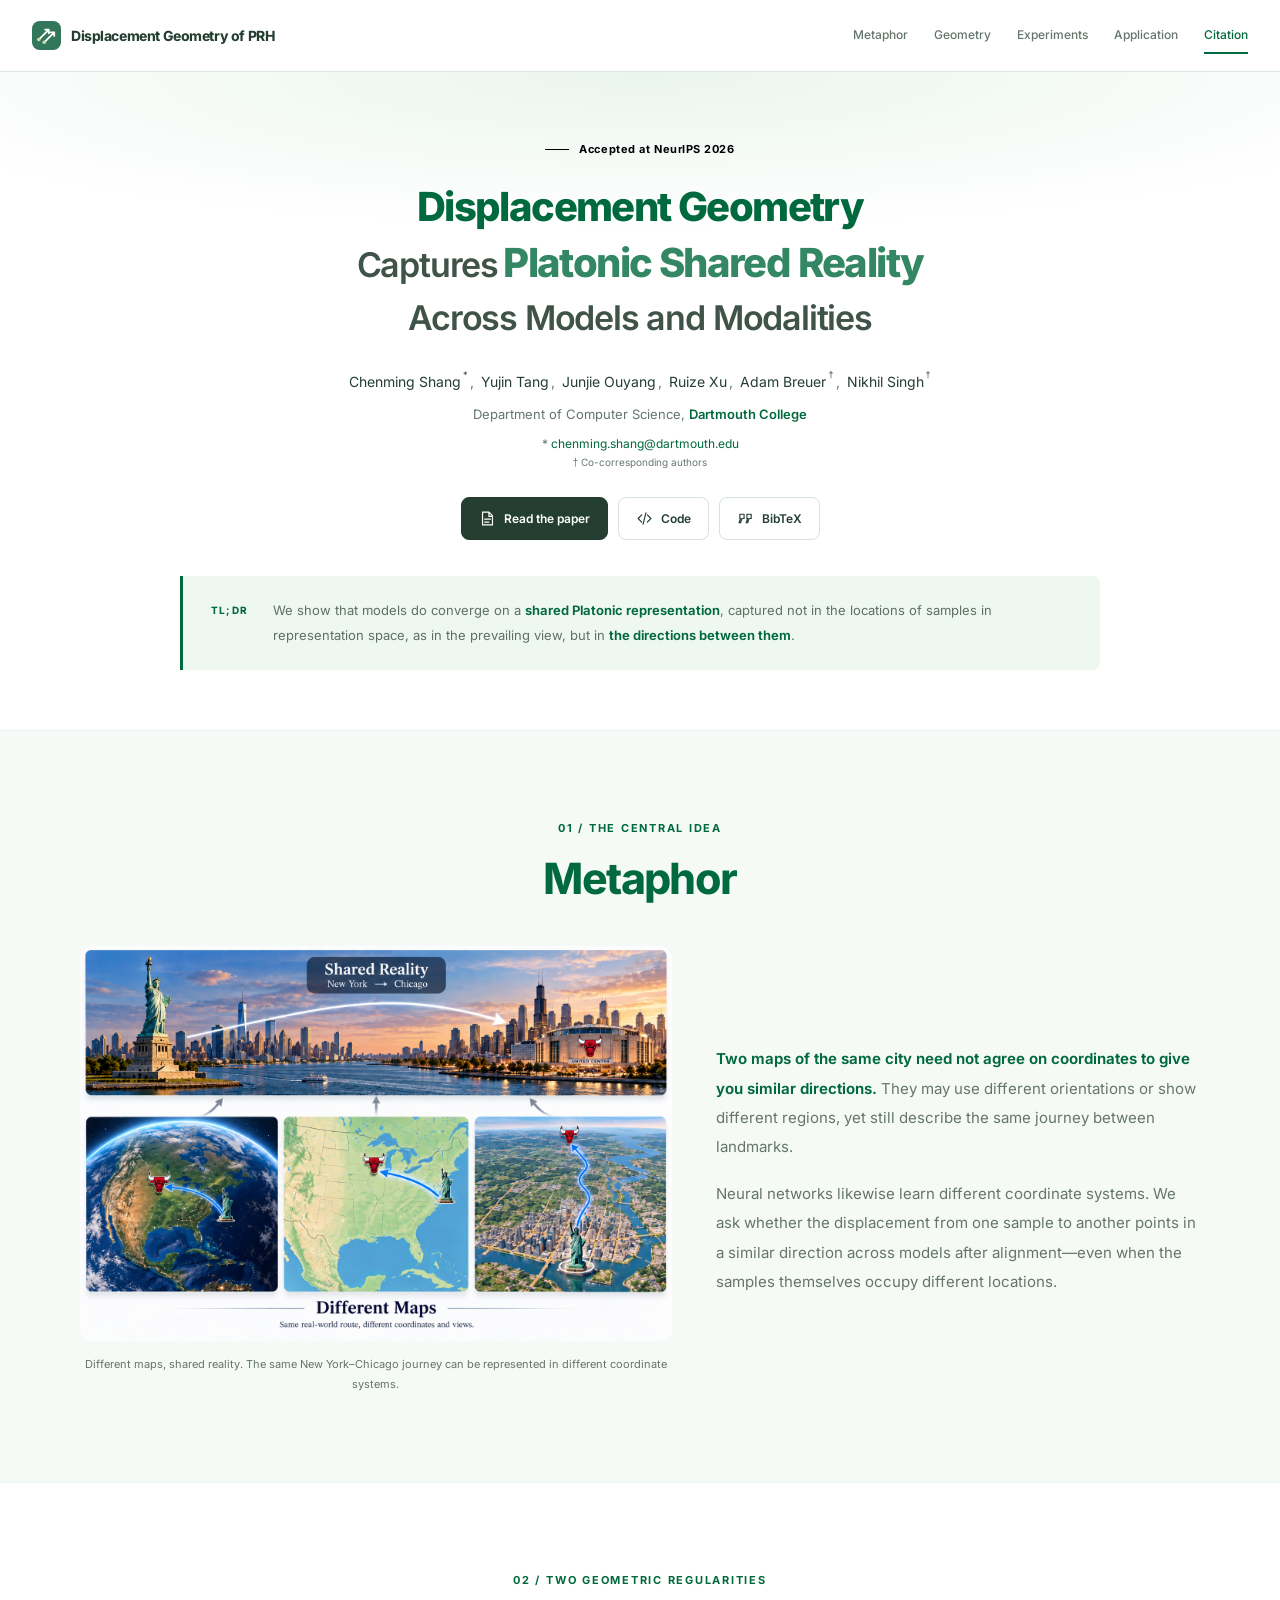
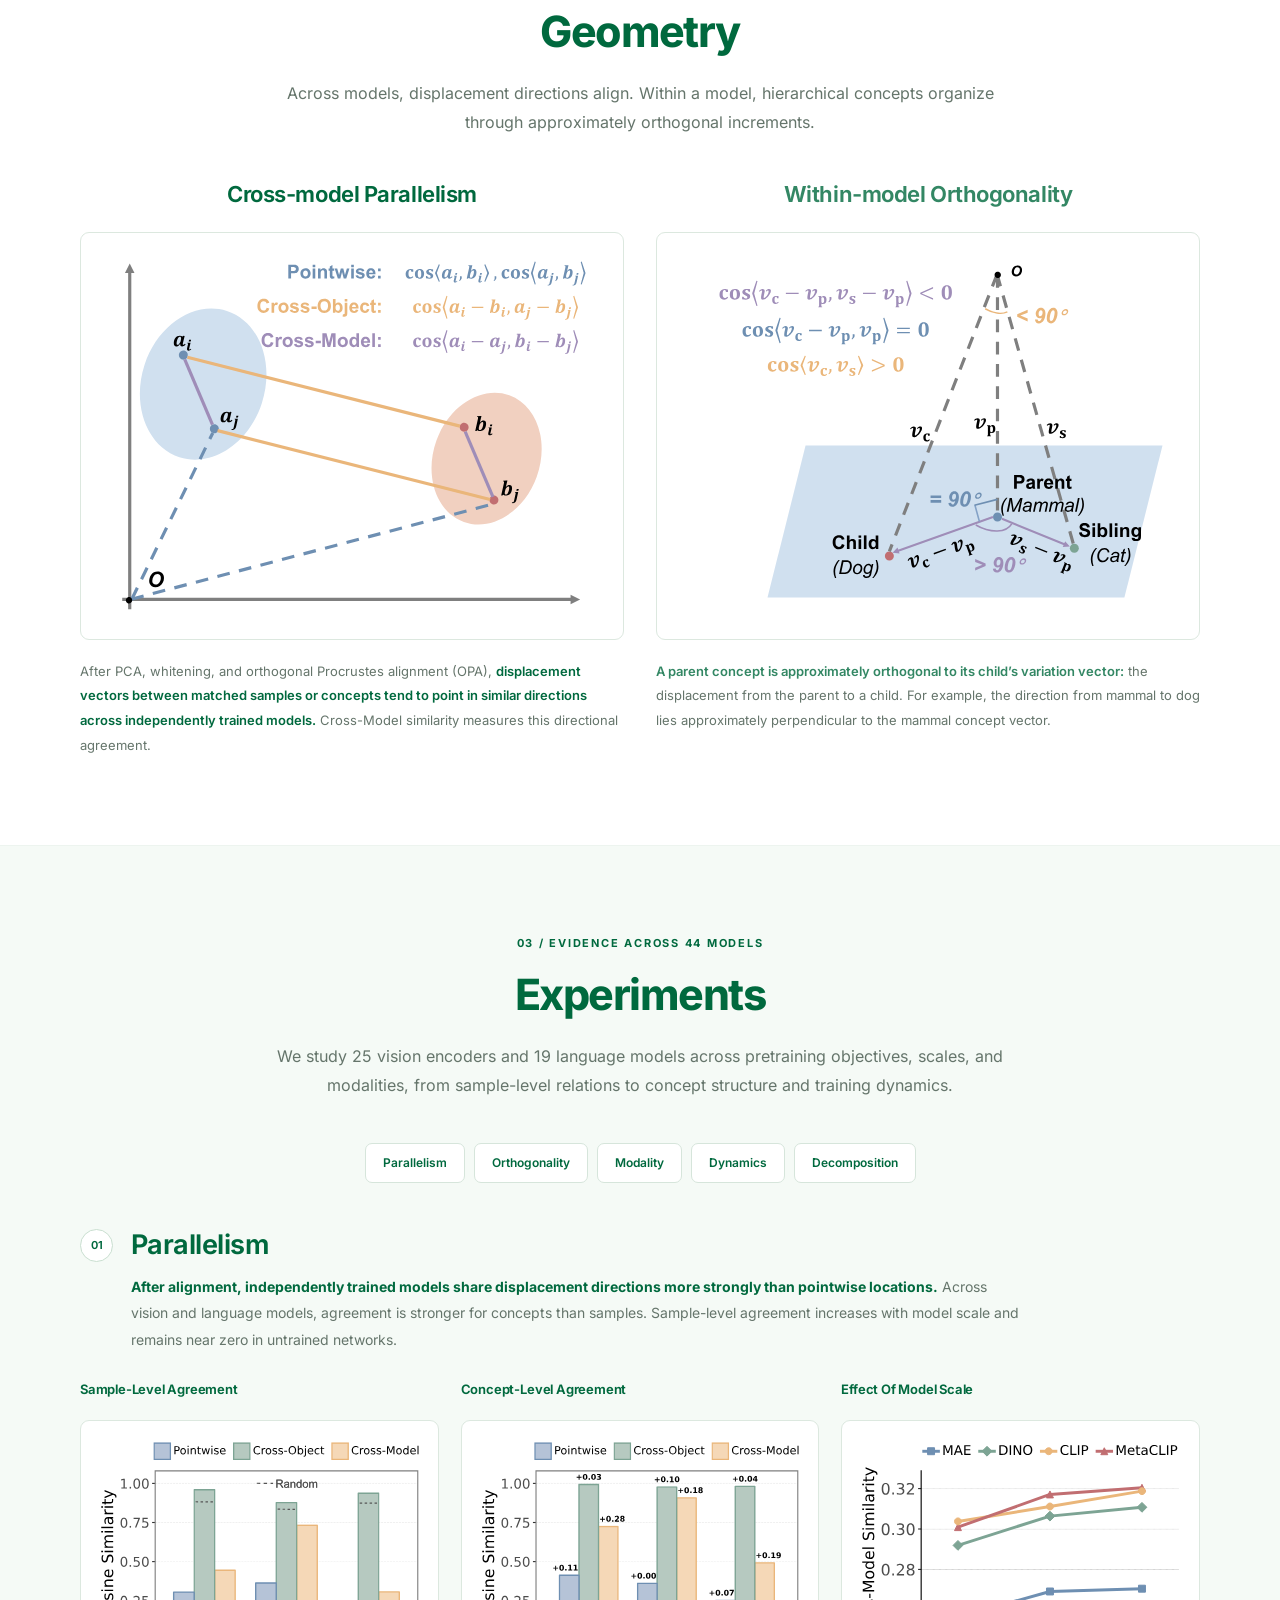
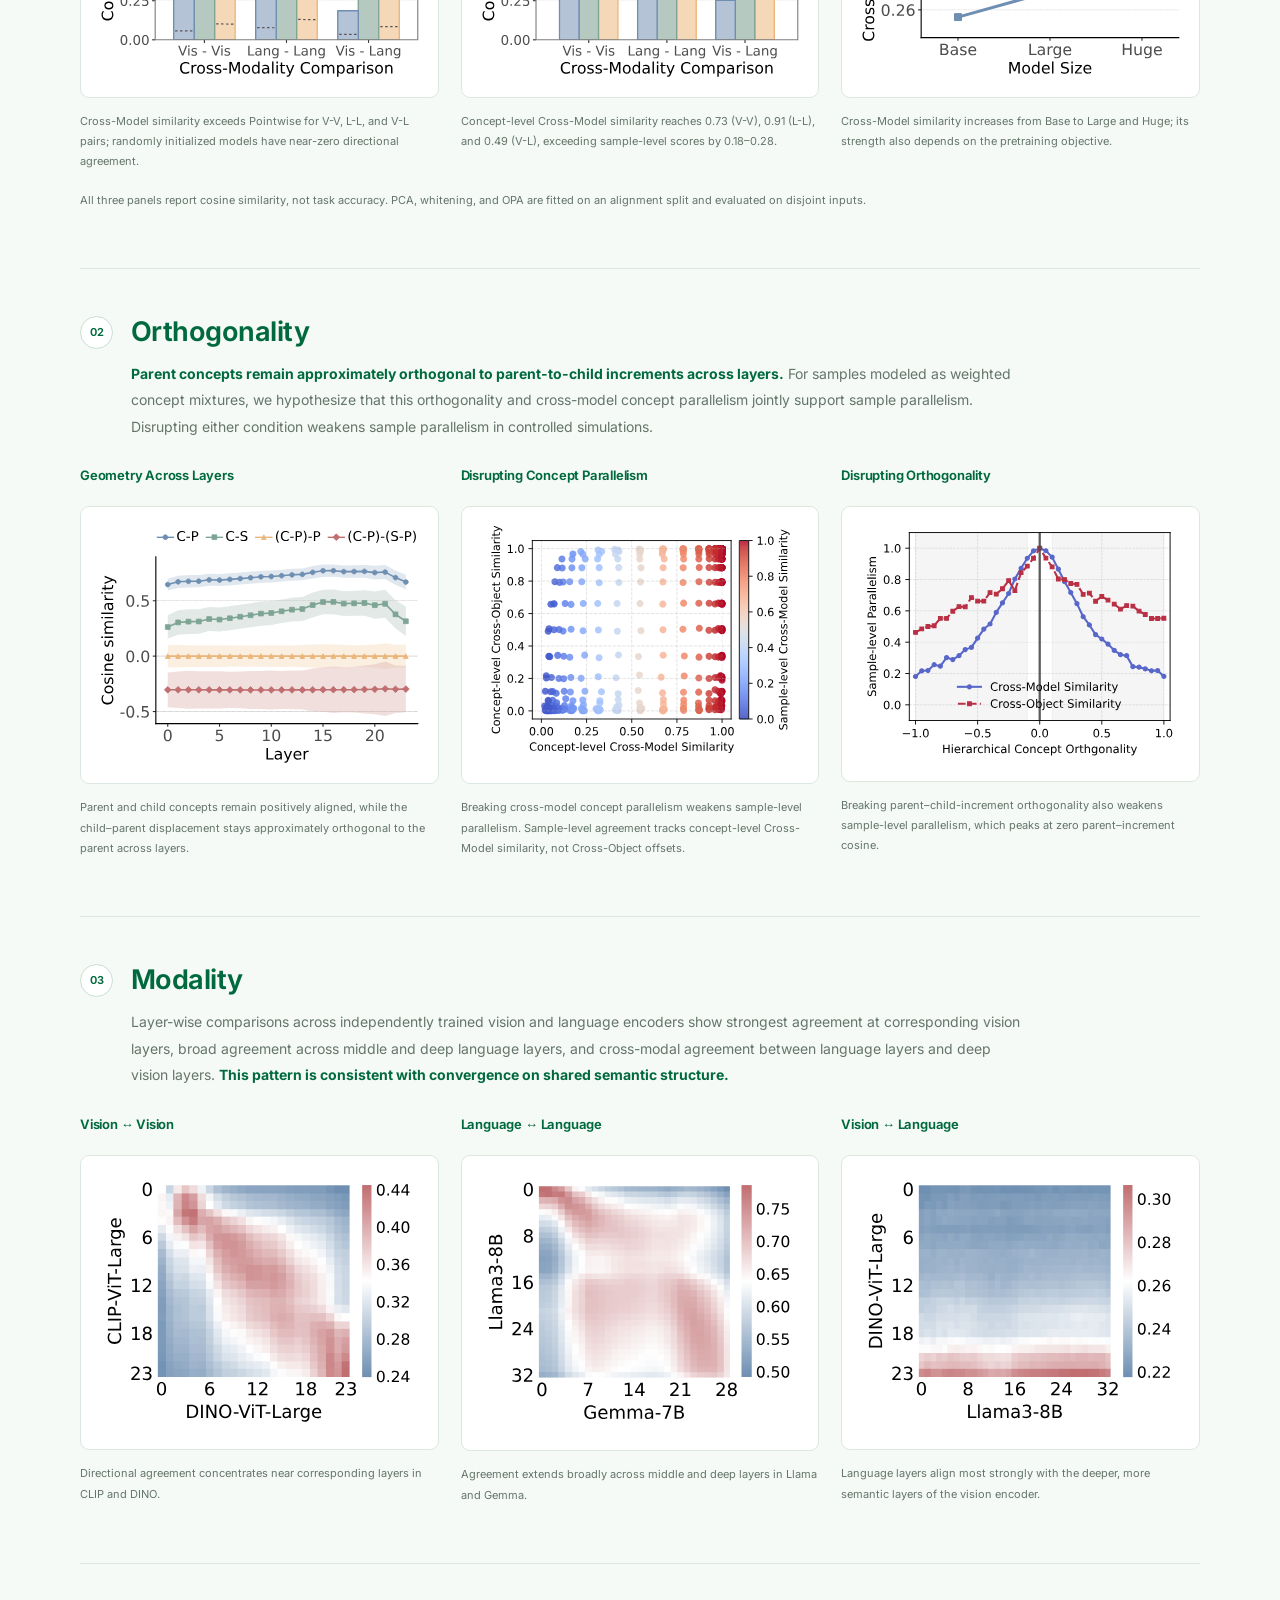
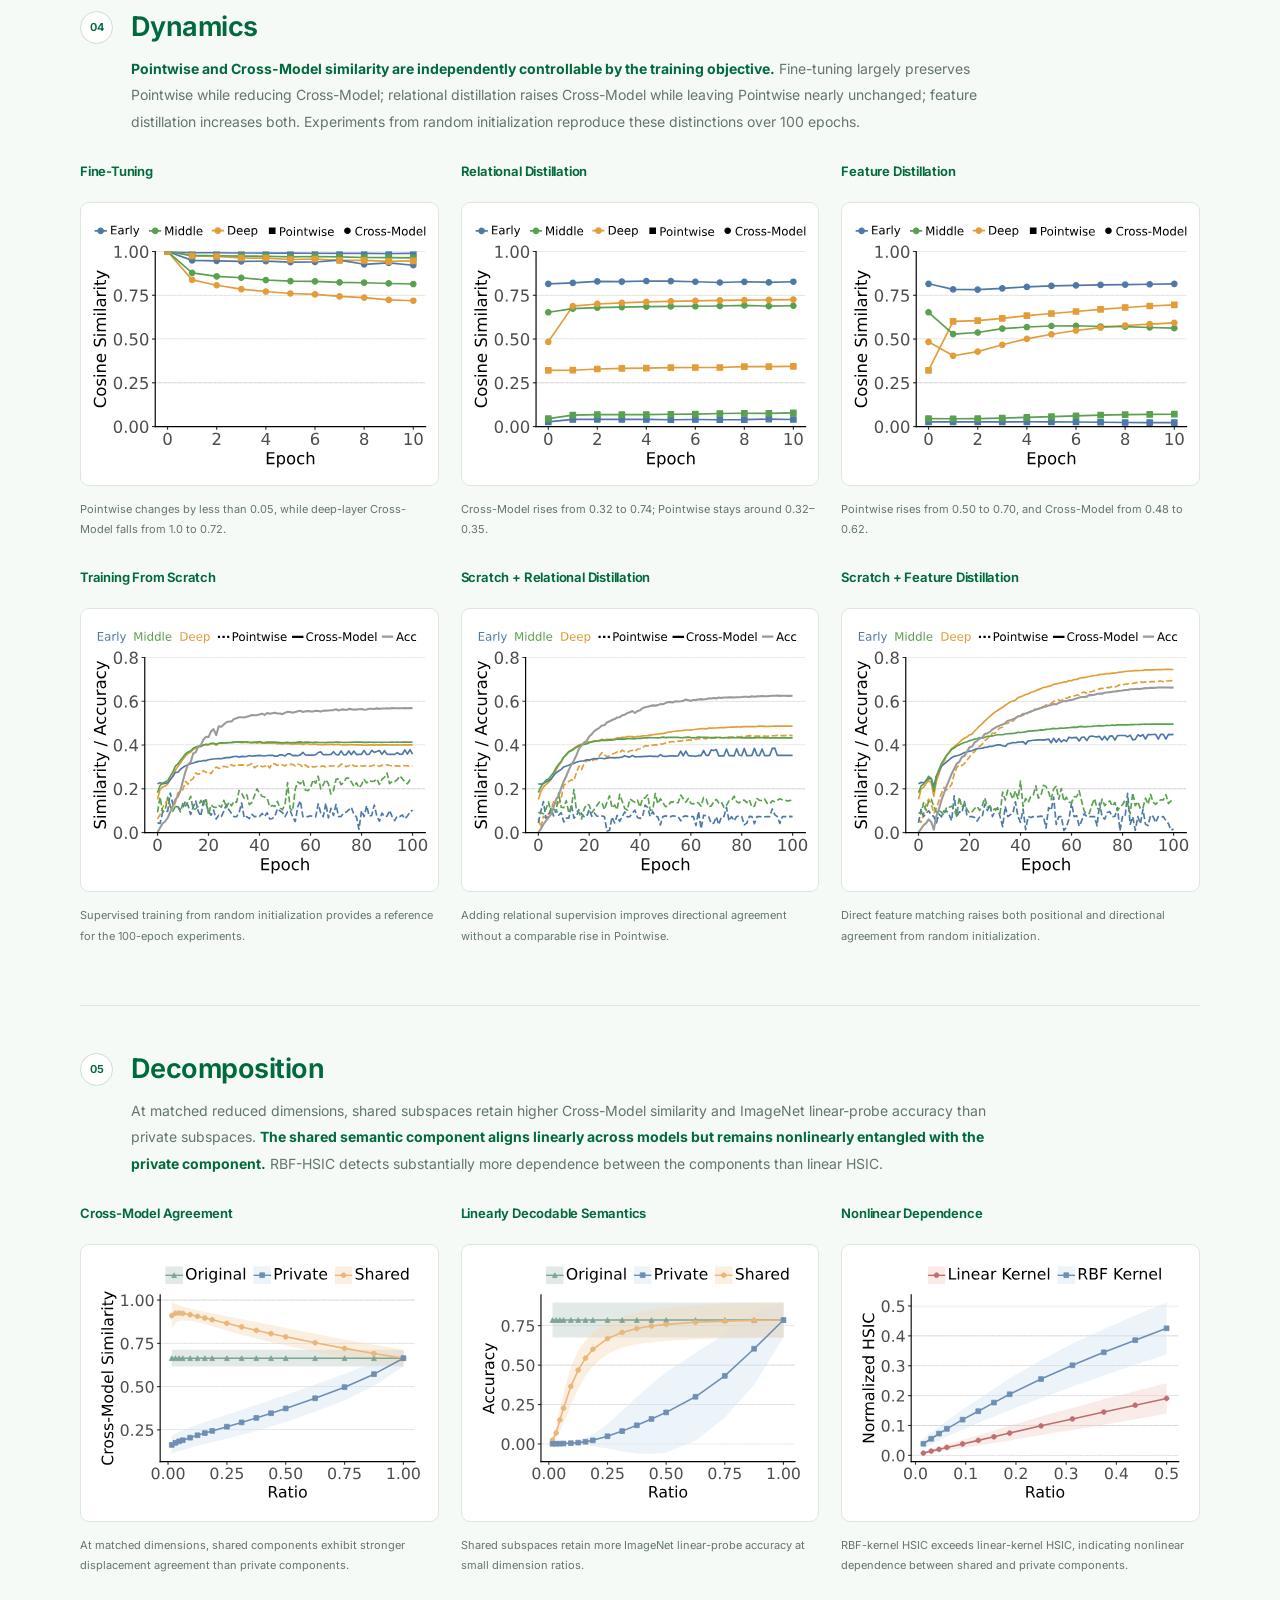
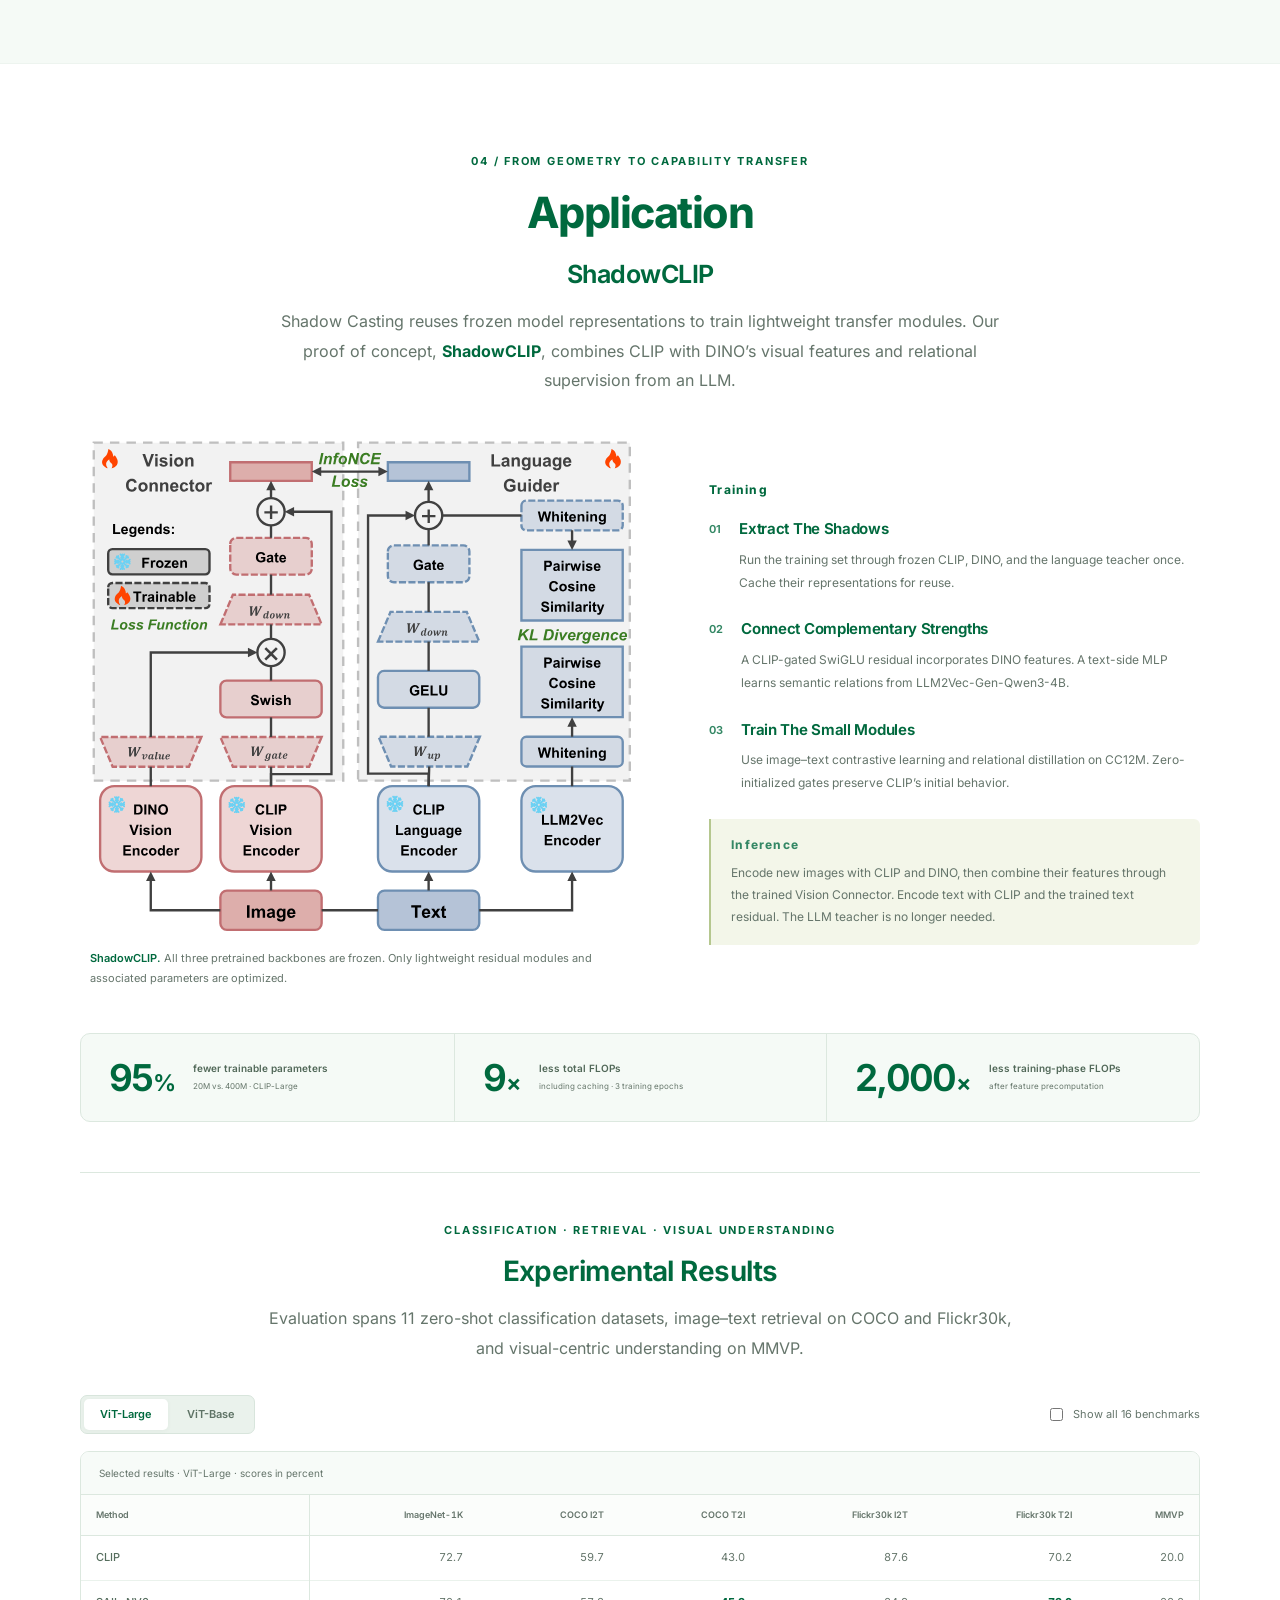
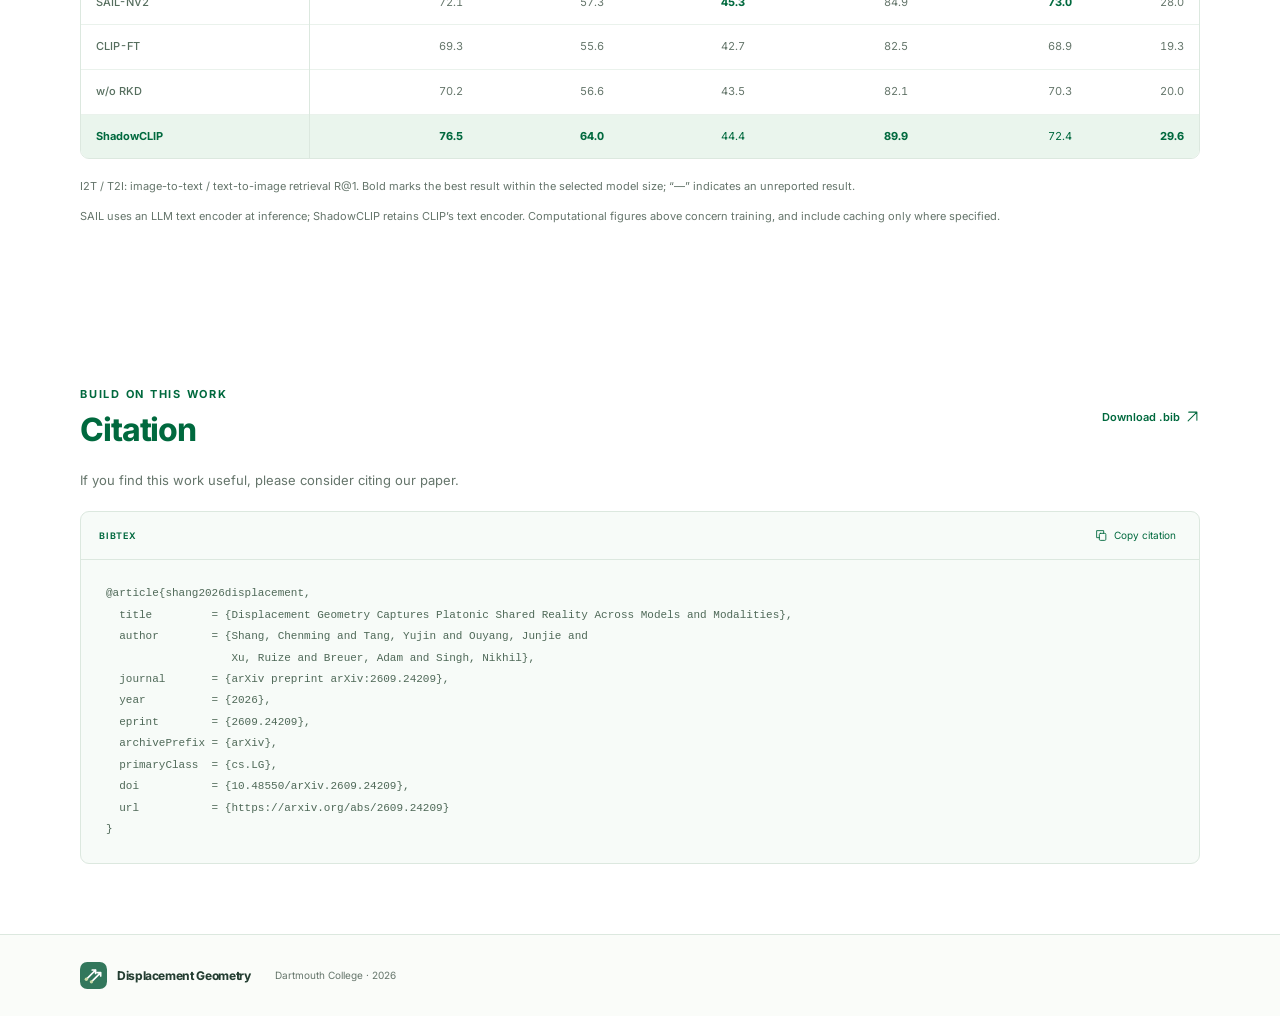
==== index.html @ 131247b6 "Match geometry headings to paper terminology" ====
<!doctype html>
<html lang="en">
<head>
  <meta charset="utf-8">
  <meta name="viewport" content="width=device-width, initial-scale=1">
  <meta name="theme-color" content="#eaf5ed">
  <title>Displacement Geometry · Platonic Shared Reality</title>
  <meta name="description" content="Across 44 vision and language models, displacement directions reveal shared semantic geometry. Discover the evidence and ShadowCLIP, a lightweight capability-transfer method using cached features.">
  <link rel="canonical" href="https://helloscm.github.io/Platonic_Representation_Displacement/">
  <meta property="og:type" content="website">
  <meta property="og:url" content="https://helloscm.github.io/Platonic_Representation_Displacement/">
  <meta property="og:title" content="Displacement Geometry Captures Platonic Shared Reality Across Models and Modalities">
  <meta property="og:description" content="Different representations. Shared directions. Evidence across 44 vision and language encoders, with efficient capability transfer through ShadowCLIP.">
  <meta property="og:image" content="https://helloscm.github.io/Platonic_Representation_Displacement/assets/social-preview.png">
  <meta name="twitter:card" content="summary_large_image">
  <meta name="citation_title" content="Displacement Geometry Captures Platonic Shared Reality Across Models and Modalities">
  <meta name="citation_author" content="Chenming Shang">
  <meta name="citation_author" content="Yujin Tang">
  <meta name="citation_author" content="Junjie Ouyang">
  <meta name="citation_author" content="Ruize Xu">
  <meta name="citation_author" content="Adam Breuer">
  <meta name="citation_author" content="Nikhil Singh">
  <meta name="citation_publication_date" content="2026/09/21">
  <meta name="citation_pdf_url" content="https://arxiv.org/pdf/2609.24209">
  <link rel="icon" type="image/svg+xml" href="assets/favicon.svg?v=green-20261029">
  <link rel="preload" href="assets/fonts/inter-latin.woff2" as="font" type="font/woff2" crossorigin>
  <link rel="stylesheet" href="styles.css?v=unified-green-20261029">
  <script src="app.js" defer></script>
</head>
<body>
  <a class="skip-link" href="#main">Skip to content</a>
  <svg class="svg-defs" xmlns="http://www.w3.org/2000/svg" aria-hidden="true"><defs>
    <symbol id="icon-paper" viewBox="0 0 24 24"><path d="M7 3h7l5 5v13H5V3h2Zm7 0v6h5M8 13h8M8 17h6"/></symbol>
    <symbol id="icon-code" viewBox="0 0 24 24"><path d="m8 7-5 5 5 5m8-10 5 5-5 5M14 4l-4 16"/></symbol>
    <symbol id="icon-arrow" viewBox="0 0 24 24"><path d="M5 19 19 5M6 5h13v13"/></symbol>
    <symbol id="icon-copy" viewBox="0 0 24 24"><rect x="8" y="8" width="12" height="13" rx="2"/><path d="M16 8V3H3v13h5"/></symbol>
    <symbol id="icon-quote" viewBox="0 0 24 24"><path d="M4 6h6v6H7l-2 6H3l2-6H4V6Zm10 0h6v6h-3l-2 6h-2l2-6h-1V6Z"/></symbol>
  </defs></svg>

  <header class="site-header">
    <div class="nav-container">
      <a href="#top" class="brand"><img src="assets/favicon.svg?v=green-20261029" width="29" height="29" alt=""><span>Displacement Geometry of PRH</span></a>
      <button class="nav-toggle" aria-expanded="false" aria-controls="main-nav" aria-label="Open navigation"><span></span><span></span></button>
      <nav id="main-nav" aria-label="Main navigation">
        <a href="#metaphor">Metaphor</a><a href="#geometry">Geometry</a><a href="#experiments">Experiments</a><a href="#application">Application</a><a href="#citation">Citation</a>
      </nav>
    </div>
  </header>

  <main id="main">
    <section class="hero section" id="top">
      <div class="container">
        <p class="eyebrow hero-eyebrow"><span class="eyebrow-line"></span> Accepted at NeurIPS 2026</p>
        <h1><strong class="title-main">Displacement Geometry</strong><span class="title-middle"><span class="title-connector">Captures</span> <strong class="title-platonic">Platonic Shared Reality</strong></span><span class="title-rest">Across Models and Modalities</span></h1>
        <div class="authors" aria-label="Authors">
          <a class="author-lead" href="mailto:chenming.shang@dartmouth.edu">Chenming Shang<sup>*</sup></a><span class="author-comma">,</span>
          <a href="mailto:Yujin.Tang.GR@dartmouth.edu">Yujin Tang</a><span class="author-comma">,</span>
          <a href="mailto:Jun.Jie.Ou.Yang.GR@dartmouth.edu">Junjie Ouyang</a><span class="author-comma">,</span>
          <a href="mailto:Ruize.Xu.GR@dartmouth.edu">Ruize Xu</a><span class="author-comma">,</span>
          <a href="mailto:Adam.Breuer@dartmouth.edu">Adam Breuer<sup>†</sup></a><span class="author-comma">,</span>
          <a href="mailto:Nikhil.U.Singh@dartmouth.edu">Nikhil Singh<sup>†</sup></a>
        </div>
        <p class="affiliation">Department of Computer Science, <strong>Dartmouth College</strong></p>
        <p class="contact-note">* <a href="mailto:chenming.shang@dartmouth.edu">chenming.shang@dartmouth.edu</a></p>
        <p class="author-note">† Co-corresponding authors</p>
        <div class="resource-links">
          <a class="button button-primary" href="https://arxiv.org/abs/2609.24209" target="_blank" rel="noopener"><svg><use href="#icon-paper"/></svg>Read the paper</a>
          <a class="button" href="https://github.com/HelloSCM/Platonic_Representation_Displacement" target="_blank" rel="noopener"><svg><use href="#icon-code"/></svg>Code</a>
          <a class="button" href="#citation"><svg><use href="#icon-quote"/></svg>BibTeX</a>
        </div>
        <div class="tldr"><span class="tldr-label">TL;DR</span><p>We show that models do converge on a <strong>shared Platonic representation</strong>, captured not in the locations of samples in representation space, as in the prevailing view, but in <strong>the directions between them</strong>.</p></div>

      </div>
    </section>

    <section class="section section-tinted" id="metaphor">
      <div class="container">
        <div class="section-heading"><p class="eyebrow">01 / The central idea</p><h2>Metaphor</h2></div>
        <div class="metaphor-layout">
        <figure class="metaphor-figure"><img src="assets/metaphor.png" width="1536" height="1024" alt="A journey from New York to Chicago shown on a globe, a flat map, and a perspective view: different coordinates and views describe the same real-world route."><figcaption>Different maps, shared reality. The same New York–Chicago journey can be represented in different coordinate systems.</figcaption></figure>
        <div class="metaphor-copy"><p><strong>Two maps of the same city need not agree on coordinates to give you similar directions.</strong> They may use different orientations or show different regions, yet still describe the same journey between landmarks.</p><p>Neural networks likewise learn different coordinate systems. We ask whether the displacement from one sample to another points in a similar direction across models after alignment—even when the samples themselves occupy different locations.</p></div>
        </div>
      </div>
    </section>
    <section class="section" id="geometry">
      <div class="container">
        <div class="section-heading"><p class="eyebrow">02 / Two geometric regularities</p><h2>Geometry</h2><p>Across models, displacement directions align. Within a model, hierarchical concepts organize through approximately orthogonal increments.</p></div>
        <div class="geometry-pair two-up">
          <article class="geometry-card"><h3>Cross-model Parallelism</h3><figure>
      
      <div class="figure-frame"><img src="assets/figures/metric_schematic.svg" loading="lazy" alt="Pointwise compares aligned representations, Cross-Object compares model offsets, and Cross-Model compares displacement directions."></div>
      <figcaption>After PCA, whitening, and orthogonal Procrustes alignment (OPA), <strong>displacement vectors between matched samples or concepts tend to point in similar directions across independently trained models.</strong> Cross-Model similarity measures this directional agreement.</figcaption>
    </figure></article><article class="geometry-card"><h3>Within-model Orthogonality</h3><figure>
      
      <div class="figure-frame"><img src="assets/figures/concept_geometry.svg" loading="lazy" alt="the parent mammal concept is orthogonal to the child increments toward dog and cat."></div>
      <figcaption><strong>A parent concept is approximately orthogonal to its child’s variation vector:</strong> the displacement from the parent to a child. For example, the direction from mammal to dog lies approximately perpendicular to the mammal concept vector.</figcaption>
    </figure></article></div>
      </div>
    </section>
    <section class="section section-tinted" id="experiments">
      <div class="container">
        <div class="section-heading"><p class="eyebrow">03 / Evidence across 44 models</p><h2>Experiments</h2><p>We study 25 vision encoders and 19 language models across pretraining objectives, scales, and modalities, from sample-level relations to concept structure and training dynamics.</p></div>
        <nav class="experiment-nav" aria-label="Experiment parts"><a href="#parallelism">Parallelism</a><a href="#orthogonality">Orthogonality</a><a href="#modality">Modality</a><a href="#dynamics">Dynamics</a><a href="#decomposition">Decomposition</a></nav>
<section class="experiment-part" id="parallelism" aria-labelledby="parallelism-title">
      <div class="experiment-heading"><span class="part-index">01</span><div><h3 id="parallelism-title">Parallelism</h3><p><strong class="accent-text">After alignment, independently trained models share displacement directions more strongly than pointwise locations.</strong> Across vision and language models, agreement is stronger for concepts than samples. Sample-level agreement increases with model scale and remains near zero in untrained networks.</p></div></div>
      <div class="figure-grid three-up"><figure>
      <div class="plot-heading"><h4>Sample-Level Agreement</h4></div>
      <div class="figure-frame"><img src="assets/figures/sample_modality.svg" loading="lazy" alt="Sample-level Pointwise, Cross-Object, and Cross-Model cosine similarities across modality groups."></div>
      <figcaption>Cross-Model similarity exceeds Pointwise for V-V, L-L, and V-L pairs; randomly initialized models have near-zero directional agreement.</figcaption>
    </figure><figure>
      <div class="plot-heading"><h4>Concept-Level Agreement</h4></div>
      <div class="figure-frame"><img src="assets/figures/concept_modality.svg" loading="lazy" alt="Concept-level directional agreement is stronger than sample-level agreement."></div>
      <figcaption>Concept-level Cross-Model similarity reaches 0.73 (V-V), 0.91 (L-L), and 0.49 (V-L), exceeding sample-level scores by 0.18–0.28.</figcaption>
    </figure><figure>
      <div class="plot-heading"><h4>Effect Of Model Scale</h4></div>
      <div class="figure-frame"><img src="assets/figures/sample_size.svg" loading="lazy" alt="Cross-Model similarity by model size for MAE, DINO, CLIP, and MetaCLIP."></div>
      <figcaption>Cross-Model similarity increases from Base to Large and Huge; its strength also depends on the pretraining objective.</figcaption>
    </figure></div>
      <p class="data-note">All three panels report cosine similarity, not task accuracy. PCA, whitening, and OPA are fitted on an alignment split and evaluated on disjoint inputs.</p>
    </section>
    <section class="experiment-part" id="orthogonality" aria-labelledby="orthogonality-title">
      <div class="experiment-heading"><span class="part-index">02</span><div><h3 id="orthogonality-title">Orthogonality</h3><p><strong class="accent-text">Parent concepts remain approximately orthogonal to parent-to-child increments across layers.</strong> For samples modeled as weighted concept mixtures, we hypothesize that this orthogonality and cross-model concept parallelism jointly support sample parallelism. Disrupting either condition weakens sample parallelism in controlled simulations.</p></div></div>
      <div class="figure-grid orthogonality-grid"><figure>
      <div class="plot-heading"><h4>Geometry Across Layers</h4></div>
      <div class="figure-frame"><img src="assets/figures/concept_layer.svg" loading="lazy" alt="Cosine similarities for parent, child, sibling, and their displacements across transformer layers."></div>
      <figcaption>Parent and child concepts remain positively aligned, while the child–parent displacement stays approximately orthogonal to the parent across layers.</figcaption>
    </figure><figure>
      <div class="plot-heading"><h4>Disrupting Concept Parallelism</h4></div>
      <div class="figure-frame"><img src="assets/figures/failure_parallel.svg" loading="lazy" alt="Simulation heatmap showing sample-level agreement decreasing as concept-level parallelism is weakened."></div>
      <figcaption>Breaking cross-model concept parallelism weakens sample-level parallelism. Sample-level agreement tracks concept-level Cross-Model similarity, not Cross-Object offsets.</figcaption>
    </figure><figure>
      <div class="plot-heading"><h4>Disrupting Orthogonality</h4></div>
      <div class="figure-frame"><img src="assets/figures/failure_orthogonal.svg" loading="lazy" alt="Simulation curves showing sample-level agreement falling when concept increments cease to be orthogonal to parents."></div>
      <figcaption>Breaking parent–child-increment orthogonality also weakens sample-level parallelism, which peaks at zero parent–increment cosine.</figcaption>
    </figure></div>
    </section><section class="experiment-part" id="modality" aria-labelledby="modality-title">
      <div class="experiment-heading"><span class="part-index">03</span><div><h3 id="modality-title">Modality</h3><p>Layer-wise comparisons across independently trained vision and language encoders show strongest agreement at corresponding vision layers, broad agreement across middle and deep language layers, and cross-modal agreement between language layers and deep vision layers. <strong class="accent-text">This pattern is consistent with convergence on shared semantic structure.</strong></p></div></div>
      <div class="figure-grid three-up"><figure>
      <div class="plot-heading"><h4>Vision ↔ Vision</h4></div>
      <div class="figure-frame"><img src="assets/figures/sample_vv.svg" loading="lazy" alt="Layer-wise Cross-Model similarity between CLIP-ViT-Large and DINO-ViT-Large."></div>
      <figcaption>Directional agreement concentrates near corresponding layers in CLIP and DINO.</figcaption>
    </figure><figure>
      <div class="plot-heading"><h4>Language ↔ Language</h4></div>
      <div class="figure-frame"><img src="assets/figures/sample_ll.svg" loading="lazy" alt="Layer-wise Cross-Model similarity between Llama3-8B and Gemma-7B."></div>
      <figcaption>Agreement extends broadly across middle and deep layers in Llama and Gemma.</figcaption>
    </figure><figure>
      <div class="plot-heading"><h4>Vision ↔ Language</h4></div>
      <div class="figure-frame"><img src="assets/figures/sample_vl.svg" loading="lazy" alt="Layer-wise Cross-Model similarity between DINO-ViT-Large and Llama3-8B."></div>
      <figcaption>Language layers align most strongly with the deeper, more semantic layers of the vision encoder.</figcaption>
    </figure></div>
    </section><section class="experiment-part" id="dynamics" aria-labelledby="dynamics-title">
      <div class="experiment-heading"><span class="part-index">04</span><div><h3 id="dynamics-title">Dynamics</h3><p><strong class="accent-text">Pointwise and Cross-Model similarity are independently controllable by the training objective.</strong> Fine-tuning largely preserves Pointwise while reducing Cross-Model; relational distillation raises Cross-Model while leaving Pointwise nearly unchanged; feature distillation increases both. Experiments from random initialization reproduce these distinctions over 100 epochs.</p></div></div>
      <div class="figure-grid dynamics-grid"><figure>
      <div class="plot-heading"><h4>Fine-Tuning</h4></div>
      <div class="figure-frame"><img src="assets/figures/dynamics_finetune.svg" loading="lazy" alt="Ten-epoch fine-tuning trajectories of Pointwise and Cross-Model similarity."></div>
      <figcaption>Pointwise changes by less than 0.05, while deep-layer Cross-Model falls from 1.0 to 0.72.</figcaption>
    </figure><figure>
      <div class="plot-heading"><h4>Relational Distillation</h4></div>
      <div class="figure-frame"><img src="assets/figures/dynamics_rkd.svg" loading="lazy" alt="Relational distillation improves directional agreement while Pointwise remains nearly unchanged."></div>
      <figcaption>Cross-Model rises from 0.32 to 0.74; Pointwise stays around 0.32–0.35.</figcaption>
    </figure><figure>
      <div class="plot-heading"><h4>Feature Distillation</h4></div>
      <div class="figure-frame"><img src="assets/figures/dynamics_fkd.svg" loading="lazy" alt="Feature distillation increases both Pointwise and Cross-Model agreement."></div>
      <figcaption>Pointwise rises from 0.50 to 0.70, and Cross-Model from 0.48 to 0.62.</figcaption>
    </figure><figure>
      <div class="plot-heading"><h4>Training From Scratch</h4></div>
      <div class="figure-frame"><img src="assets/figures/scratch_raw.svg" loading="lazy" alt="Pointwise, Cross-Model, and classification accuracy during supervised training from scratch."></div>
      <figcaption>Supervised training from random initialization provides a reference for the 100-epoch experiments.</figcaption>
    </figure><figure>
      <div class="plot-heading"><h4>Scratch + Relational Distillation</h4></div>
      <div class="figure-frame"><img src="assets/figures/scratch_rkd.svg" loading="lazy" alt="Training from scratch with relational distillation preferentially increases Cross-Model similarity."></div>
      <figcaption>Adding relational supervision improves directional agreement without a comparable rise in Pointwise.</figcaption>
    </figure><figure>
      <div class="plot-heading"><h4>Scratch + Feature Distillation</h4></div>
      <div class="figure-frame"><img src="assets/figures/scratch_fkd.svg" loading="lazy" alt="Training from scratch with feature distillation increases Pointwise and Cross-Model similarity."></div>
      <figcaption>Direct feature matching raises both positional and directional agreement from random initialization.</figcaption>
    </figure></div>
    </section><section class="experiment-part" id="decomposition" aria-labelledby="decomposition-title">
      <div class="experiment-heading"><span class="part-index">05</span><div><h3 id="decomposition-title">Decomposition</h3><p>At matched reduced dimensions, shared subspaces retain higher Cross-Model similarity and ImageNet linear-probe accuracy than private subspaces. <strong class="accent-text">The shared semantic component aligns linearly across models but remains nonlinearly entangled with the private component.</strong> RBF-HSIC detects substantially more dependence between the components than linear HSIC.</p></div></div>
      <div class="figure-grid three-up"><figure>
      <div class="plot-heading"><h4>Cross-Model Agreement</h4></div>
      <div class="figure-frame"><img src="assets/figures/disentangle_cross.svg" loading="lazy" alt="Cross-Model similarity in original, shared, and private representations as subspace dimension varies."></div>
      <figcaption>At matched dimensions, shared components exhibit stronger displacement agreement than private components.</figcaption>
    </figure><figure>
      <div class="plot-heading"><h4>Linearly Decodable Semantics</h4></div>
      <div class="figure-frame"><img src="assets/figures/disentangle_lp.svg" loading="lazy" alt="ImageNet linear-probe accuracy in original, shared, and private subspaces."></div>
      <figcaption>Shared subspaces retain more ImageNet linear-probe accuracy at small dimension ratios.</figcaption>
    </figure><figure>
      <div class="plot-heading"><h4>Nonlinear Dependence</h4></div>
      <div class="figure-frame"><img src="assets/figures/disentangle_hsic.svg" loading="lazy" alt="Normalized HSIC between shared and private components using linear and RBF kernels."></div>
      <figcaption>RBF-kernel HSIC exceeds linear-kernel HSIC, indicating nonlinear dependence between shared and private components.</figcaption>
    </figure></div>
    </section>      </div>
    </section>
    <section class="section" id="application">
      <div class="container">
        <div class="section-heading"><p class="eyebrow">04 / From geometry to capability transfer</p><h2>Application</h2><h3 class="application-title">ShadowCLIP</h3><p>Shadow Casting reuses frozen model representations to train lightweight transfer modules. Our proof of concept, <strong>ShadowCLIP</strong>, combines CLIP with DINO’s visual features and relational supervision from an LLM.</p></div>
        <div class="shadow-layout"><figure class="architecture"><div class="figure-frame"><img src="assets/figures/framework.svg" loading="lazy" width="689" height="629" alt="ShadowCLIP architecture: a gated SwiGLU combines frozen CLIP and DINO visual features; a residual MLP on CLIP text features receives relational distillation from LLM2Vec."></div><figcaption><strong>ShadowCLIP.</strong> All three pretrained backbones are frozen. Only lightweight residual modules and associated parameters are optimized.</figcaption></figure><div class="shadow-steps"><section class="training-phase" aria-labelledby="training-phase-title"><h3 class="phase-label" id="training-phase-title">Training</h3><div class="numbered-finding"><span>01</span><div><h4>Extract The Shadows</h4><p>Run the training set through frozen CLIP, DINO, and the language teacher once. Cache their representations for reuse.</p></div></div><div class="numbered-finding"><span>02</span><div><h4>Connect Complementary Strengths</h4><p>A CLIP-gated SwiGLU residual incorporates DINO features. A text-side MLP learns semantic relations from LLM2Vec-Gen-Qwen3-4B.</p></div></div><div class="numbered-finding"><span>03</span><div><h4>Train The Small Modules</h4><p>Use image–text contrastive learning and relational distillation on CC12M. Zero-initialized gates preserve CLIP’s initial behavior.</p></div></div></section><section class="inference-note" aria-labelledby="inference-phase-title"><h3 class="phase-label" id="inference-phase-title">Inference</h3><p>Encode new images with CLIP and DINO, then combine their features through the trained Vision Connector. Encode text with CLIP and the trained text residual. The LLM teacher is no longer needed.</p></section></div></div>
        <div class="compute-strip"><div><strong>95<span>%</span></strong><p>fewer trainable parameters<small>20M vs. 400M · CLIP-Large</small></p></div><div><strong>9<span>×</span></strong><p>less total FLOPs<small>including caching · 3 training epochs</small></p></div><div><strong>2,000<span>×</span></strong><p>less training-phase FLOPs<small>after feature precomputation</small></p></div></div>
        <div class="application-results" id="results">
        <div class="section-heading"><p class="eyebrow">Classification · Retrieval · Visual understanding</p><h3>Experimental Results</h3><p>Evaluation spans 11 zero-shot classification datasets, image–text retrieval on COCO and Flickr30k, and visual-centric understanding on MMVP.</p></div>
        <div class="results-toolbar"><div class="segmented" role="tablist" aria-label="ShadowCLIP backbone"><button role="tab" id="large-tab" aria-selected="true" aria-controls="results-panel" data-variant="large" tabindex="0">ViT-Large</button><button role="tab" id="base-tab" aria-selected="false" aria-controls="results-panel" data-variant="base" tabindex="-1">ViT-Base</button></div><label class="table-toggle"><input type="checkbox" id="full-results"> Show all 16 benchmarks</label></div>
        <div id="results-panel" role="tabpanel" aria-labelledby="large-tab"><div class="table-scroll" tabindex="0" role="region" aria-label="ShadowCLIP results table, scroll horizontally for all benchmarks"><table id="results-table"><caption>Selected results · ViT-Large · scores in percent</caption><thead><tr><th scope="col">Method</th><th scope="col">ImageNet-1K</th><th scope="col">COCO I2T</th><th scope="col">COCO T2I</th><th scope="col">Flickr30k I2T</th><th scope="col">Flickr30k T2I</th><th scope="col">MMVP</th></tr></thead><tbody><tr><th scope="row">CLIP</th><td>72.7</td><td>59.7</td><td>43.0</td><td>87.6</td><td>70.2</td><td>20.0</td></tr><tr><th scope="row">SAIL-NV2</th><td>72.1</td><td>57.3</td><td class="best">45.3</td><td>84.9</td><td class="best">73.0</td><td>28.0</td></tr><tr><th scope="row">CLIP-FT</th><td>69.3</td><td>55.6</td><td>42.7</td><td>82.5</td><td>68.9</td><td>19.3</td></tr><tr><th scope="row">w/o RKD</th><td>70.2</td><td>56.6</td><td>43.5</td><td>82.1</td><td>70.3</td><td>20.0</td></tr><tr class="ours"><th scope="row">ShadowCLIP</th><td class="best">76.5</td><td class="best">64.0</td><td>44.4</td><td class="best">89.9</td><td>72.4</td><td class="best">29.6</td></tr></tbody></table></div></div>
        <p class="data-note">I2T / T2I: image-to-text / text-to-image retrieval R@1. Bold marks the best result within the selected model size; “—” indicates an unreported result.</p><p class="results-context">SAIL uses an LLM text encoder at inference; ShadowCLIP retains CLIP’s text encoder. Computational figures above concern training, and include caching only where specified.</p>
        </div>
      </div>
    </section>
    <section class="section citation-section" id="citation">
      <div class="container">
        <div class="citation-heading"><div><p class="eyebrow">Build on this work</p><h2>Citation</h2></div><a class="text-link" href="citation.bib" download>Download .bib <svg><use href="#icon-arrow"/></svg></a></div>
        <p class="citation-intro">If you find this work useful, please consider citing our paper.</p>
        <div class="citation-box"><div class="code-toolbar"><span>BIBTEX</span><button id="copy-citation" type="button"><svg><use href="#icon-copy"/></svg><span>Copy citation</span></button></div><pre><code id="bibtex">@article{shang2026displacement,
  title         = {Displacement Geometry Captures Platonic Shared Reality Across Models and Modalities},
  author        = {Shang, Chenming and Tang, Yujin and Ouyang, Junjie and
                   Xu, Ruize and Breuer, Adam and Singh, Nikhil},
  journal       = {arXiv preprint arXiv:2609.24209},
  year          = {2026},
  eprint        = {2609.24209},
  archivePrefix = {arXiv},
  primaryClass  = {cs.LG},
  doi           = {10.48550/arXiv.2609.24209},
  url           = {https://arxiv.org/abs/2609.24209}
}</code></pre></div><p id="copy-status" class="sr-only" role="status" aria-live="polite"></p>
      </div>
    </section>
  </main>

  <footer><div class="container footer-inner"><a class="brand" href="#top"><img src="assets/favicon.svg?v=green-20261029" alt="" width="27" height="27"><span>Displacement Geometry</span></a><p>Dartmouth College · 2026</p></div></footer>

  <noscript><p class="noscript-note">The paper, figures, and ViT-Large results are available without JavaScript. Enable JavaScript to switch result views and copy the citation.</p></noscript>
</body>
</html>
---- styles.css ----
@font-face{font-family:Inter;src:url('assets/fonts/inter-latin.woff2') format('woff2');font-style:normal;font-weight:400 800;font-display:swap}
:root{--ink:#243e32;--text:#3c4d43;--muted:#65756b;--accent:#00693e;--accent-soft:#eaf5ed;--accent-secondary:#338764;--accent-secondary-soft:#f3f6e9;--line:#dce8df;--blue:#7da99e;--paper:#fff;--tint:#f5faf6;--max:1120px;--header:72px}
*{box-sizing:border-box}html{scroll-behavior:smooth;scroll-padding-top:calc(var(--header) + 24px);-webkit-text-size-adjust:100%}body{margin:0;background:var(--paper);color:var(--text);font-family:Inter,-apple-system,BlinkMacSystemFont,"Segoe UI",sans-serif;line-height:1.7;font-size:16px}button,input{font:inherit}button,a{-webkit-tap-highlight-color:transparent}button{color:inherit}a{color:var(--accent);text-underline-offset:4px;text-decoration-thickness:1px}a:hover{color:var(--ink)}button{cursor:pointer}button:disabled{cursor:default}button:focus-visible,a:focus-visible,input:focus-visible,summary:focus-visible,[tabindex]:focus-visible{outline:3px solid #70a88c;outline-offset:5px}img{display:block;max-width:100%;height:auto}figure{margin:0;min-width:0}p{margin:0 0 1.1rem}h1,h2,h3{color:var(--ink);line-height:1.18;letter-spacing:-.035em;margin:0}h2{font-size:clamp(30px,3.5vw,43px);font-weight:750}h3{font-size:18px;font-weight:650;letter-spacing:-.02em}svg{width:20px;height:20px;fill:none;stroke:currentColor;stroke-width:1.65;stroke-linecap:round;stroke-linejoin:round;flex:none}.svg-defs{position:absolute;width:0;height:0;overflow:hidden}.container{width:min(calc(100% - 64px),var(--max));margin-inline:auto}.section{padding:88px 0;scroll-margin-top:0}.section-tinted{background:var(--tint);border-block:1px solid #edf4ef}.eyebrow{font-size:11px;text-transform:uppercase;font-weight:700;letter-spacing:.16em;color:var(--accent);margin:0 0 16px}.section-heading{text-align:center;max-width:780px;margin:0 auto 42px}.section-heading h2{margin-bottom:22px}.section-heading>p:last-child{font-size:16px;line-height:1.85;color:var(--muted);max-width:755px;margin:0 auto}.accent-text{color:var(--accent)}.data-note{font-size:11px;line-height:1.8;color:var(--muted);margin:18px 0 0}.method-note{font-size:11px;color:var(--muted);text-align:center;max-width:850px;margin:22px auto 0;line-height:1.75}.sr-only{position:absolute;width:1px;height:1px;padding:0;margin:-1px;overflow:hidden;clip:rect(0,0,0,0);white-space:nowrap;border:0}.skip-link{position:fixed;left:16px;top:-70px;z-index:1000;background:var(--ink);color:white;padding:10px 18px;border-radius:8px}.skip-link:focus{top:12px}
/* Navigation */
.site-header{height:var(--header);position:sticky;top:0;z-index:40;border-bottom:1px solid var(--line);background:#ffffffed;backdrop-filter:blur(16px)}.nav-container{height:100%;width:min(calc(100% - 64px),1280px);margin:auto;display:flex;align-items:center;justify-content:space-between;gap:24px}.brand{display:flex;align-items:center;gap:10px;text-decoration:none;color:var(--ink);white-space:nowrap;font-size:14px;font-weight:750;letter-spacing:-.03em}.brand img{flex:none}.site-header nav{display:flex;align-items:center;gap:26px}.site-header nav a{text-decoration:none;color:#64756b;font-size:12px;font-weight:500;position:relative;padding:24px 0}.site-header nav a:hover,.site-header nav a.active{color:var(--accent)}.site-header nav a.active:after{content:"";height:2px;position:absolute;bottom:16px;left:0;right:0;background:var(--accent)}.nav-toggle{display:none;background:none;border:1px solid var(--line);height:36px;width:40px;border-radius:7px;padding:9px}.nav-toggle span{display:block;background:var(--ink);height:2px;margin:4px 0}
/* Opening */
.hero{padding-top:68px;padding-bottom:60px;background:radial-gradient(ellipse 65% 24% at 50% 0%,#eaf5ed 0%,#fff0 100%)}.hero-eyebrow{display:flex;align-items:center;justify-content:center;gap:10px;font-size:10px;margin-bottom:23px}.eyebrow-line{height:1px;width:24px;background:#9cbea8}.hero h1{text-align:center;max-width:1050px;margin:0 auto;font-weight:700}.title-main{display:block;color:var(--ink);font-size:clamp(34px,5.1vw,62px);font-weight:800;letter-spacing:-.055em;line-height:1.1}.title-rest{display:block;font-size:clamp(22px,3.1vw,36px);line-height:1.28;letter-spacing:-.04em;margin-top:12px;font-weight:600;color:#405348}.authors{display:flex;align-items:baseline;justify-content:center;flex-wrap:wrap;column-gap:7px;row-gap:3px;max-width:990px;margin:30px auto 9px;font-size:14px}.authors a{color:var(--ink);text-decoration:none;white-space:nowrap}.authors a:hover{color:var(--accent);text-decoration:underline}.author-comma{margin-left:-5px;color:#68776e}.authors sup{font-size:9px;margin-left:2px;top:-.4em;position:relative}.affiliation{text-align:center;font-size:13px;color:var(--muted);margin:0 0 3px}.affiliation strong{font-weight:600;color:var(--accent)}.author-note{text-align:center;color:#68776e;font-size:10px;margin:0}.resource-links{display:flex;align-items:center;justify-content:center;gap:10px;flex-wrap:wrap;margin:26px auto 36px}.button{display:inline-flex;align-items:center;justify-content:center;gap:8px;min-height:43px;padding:9px 17px;border:1px solid #d5e3d9;border-radius:8px;color:var(--ink);font-size:12px;font-weight:600;text-decoration:none;transition:background .2s,border-color .2s,transform .2s;background:white}.button:hover{background:var(--tint);border-color:#9abbab;transform:translateY(-1px)}.button svg{width:17px;height:17px}.button-primary{background:var(--ink);border-color:var(--ink);color:#fff}.button-primary:hover{background:#32634c;border-color:#32634c;color:white}.resource-note{font-size:8px;font-weight:500;background:var(--accent-soft);border-radius:4px;padding:2px 6px;color:var(--accent);margin-left:1px;white-space:nowrap}.tldr{display:flex;gap:25px;max-width:920px;margin:auto;padding:22px 28px;border-left:3px solid var(--accent);border-radius:0 8px 8px 0;background:#eef7f0;text-align:left}.tldr-label{font-size:10px;letter-spacing:.12em;font-weight:750;flex:none;color:var(--accent);padding-top:4px}.tldr p{font-size:13px;line-height:1.9;margin:0;color:#5e7164}.tldr strong{color:var(--accent);font-weight:650}.hero-figure{margin-top:46px;border:1px solid var(--line);border-radius:14px;display:grid;grid-template-columns:.93fr 1.07fr;gap:40px;padding:36px 38px;background:#fff;box-shadow:0 12px 36px #243e3204;scroll-margin-top:calc(var(--header) + 20px)}.hero-figure-copy{display:flex;flex-direction:column;justify-content:center;min-width:0}.hero-figure-copy .eyebrow{font-size:9px;letter-spacing:.14em;margin-bottom:14px}.hero-figure-copy h2{font-size:clamp(27px,3vw,36px);margin-bottom:18px;line-height:1.18;letter-spacing:-.045em}.hero-figure-copy h2 em{font-style:normal;color:var(--accent)}.hero-figure-copy>p:not(.eyebrow){font-size:13px;line-height:1.9;color:var(--muted)}.equation{padding:15px 18px;background:var(--accent-soft);color:var(--ink);font-family:Georgia,"Times New Roman",serif;font-size:18px;line-height:1.5;border-radius:7px;margin-top:4px;white-space:nowrap}.equation>span{display:block;text-transform:uppercase;font-family:Inter,sans-serif;font-size:8px;letter-spacing:.12em;font-weight:650;color:var(--accent);margin-bottom:3px}.equation sub{font-size:11px}.metric-figure{align-self:center}.metric-figure .figure-frame{border:0;padding:4px 0}.metric-figure figcaption{font-size:10px}
/* Original figures */
.figure-grid{display:grid;gap:28px;margin-top:32px;align-items:start}.two-up{grid-template-columns:repeat(2,minmax(0,1fr))}.three-up{grid-template-columns:repeat(3,minmax(0,1fr));gap:22px}.figure-frame{display:block;position:relative;border:1px solid var(--line);border-radius:9px;background:#fff;padding:17px;width:100%;overflow:hidden}.figure-frame img{width:100%;height:auto;aspect-ratio:var(--figure-ratio,auto)}figcaption{font-size:11px;line-height:1.85;color:var(--muted);margin-top:13px}figcaption strong{color:var(--accent);font-weight:600}figcaption a{font-size:10px;color:var(--accent);white-space:nowrap;text-decoration:underline}figcaption a:hover{text-decoration:underline}.figure-index{display:inline-grid;place-items:center;height:17px;width:17px;border-radius:3px;background:var(--accent-soft);color:var(--accent);font-size:9px;font-weight:700;margin-right:7px}.research-detail{margin-top:34px;border-block:1px solid var(--line)}.research-detail summary{display:flex;align-items:center;justify-content:space-between;gap:16px;list-style:none;font-size:12px;font-weight:600;color:var(--ink);padding:19px 0;cursor:pointer}.research-detail summary::-webkit-details-marker{display:none}.research-detail summary>span{font-size:21px;font-weight:400;transition:transform .2s}.research-detail[open] summary>span{transform:rotate(45deg)}.detail-content{padding:7px 0 27px}.detail-content>p{max-width:850px;color:var(--muted);font-size:13px;line-height:1.9}.detail-content .figure-grid{margin-top:20px}.scale-figure{max-width:540px}.detail-content .detail-subtitle{font-weight:650;color:var(--ink);margin-top:33px}
/* Evidence */
.evidence-toolbar{display:flex;align-items:center;justify-content:space-between;gap:18px;margin-bottom:22px}.toolbar-label{font-size:11px;font-weight:600;color:var(--muted)}.segmented{display:inline-flex;border:1px solid #d8e5dc;border-radius:7px;padding:3px;background:#eaf2ec;gap:3px}.segmented button{border:0;background:transparent;padding:8px 16px;border-radius:5px;color:#5e7365;font-size:11px;line-height:1.3;font-weight:600;transition:background .2s,color .2s}.segmented button[aria-selected=true]{background:white;color:var(--accent);box-shadow:0 1px 5px #243e320b}.comparison-grid{display:grid;grid-template-columns:repeat(3,minmax(0,1fr));border:1px solid var(--line);border-radius:11px;background:white;overflow:hidden}.comparison{padding:24px 27px 25px}.comparison+.comparison{border-left:1px solid var(--line)}.comparison h3{font-size:12px;letter-spacing:0;font-weight:600}.comparison-value{display:flex;align-items:baseline;gap:10px;margin:13px 0 16px}.comparison-value strong{font-size:40px;font-weight:650;letter-spacing:-.055em;color:var(--accent);line-height:1.2;font-variant-numeric:tabular-nums}.comparison-value>span{font-size:9px;color:var(--muted);line-height:1.5;max-width:75px}.bar-row{display:grid;grid-template-columns:74px 1fr 28px;gap:10px;align-items:center;font-size:9px;margin-top:10px;color:var(--muted)}.bar-row output{text-align:right;color:#607467;font-variant-numeric:tabular-nums}.bar-track{height:6px;background:#ebf3ed;border-radius:2px;overflow:hidden}.bar-track i{display:block;height:100%;width:var(--bar);border-radius:2px;transition:width .35s ease}.pointwise-bar{background:var(--blue)}.cross-model-bar{background:var(--accent)}
/* Concept geometry and training */
.geometry-layout{display:grid;grid-template-columns:1fr 1fr;align-items:center;gap:60px;margin-top:40px}.geometry-copy{padding:0 0 0 6px}.numbered-finding{display:flex;gap:18px;margin-bottom:25px}.numbered-finding>span{color:var(--accent-secondary);font-size:11px;font-weight:650;line-height:1.7;flex:none;padding-top:2px}.numbered-finding :is(h3,h4){font-size:15px;margin-bottom:8px;line-height:1.5}.numbered-finding p{font-size:12px;color:var(--muted);line-height:1.9;margin:0}.numbered-finding .small-equation{font-family:Georgia,"Times New Roman",serif;color:var(--accent);font-size:19px;margin-top:10px}.geometry-layout .figure-frame{border:0;padding:0}.plot-heading{display:flex;align-items:center;gap:8px;margin-bottom:15px}.plot-heading h3{font-size:13px;letter-spacing:-.015em}.training-grid .figure-frame{padding:14px 9px}.training-grid figcaption{font-size:11px;line-height:1.9}
/* Capability transfer */
.shadow-layout{display:grid;grid-template-columns:1.15fr 1fr;gap:65px;align-items:center;margin-top:40px}.architecture{padding:0 10px}.architecture .figure-frame{border:0;padding:0}.shadow-steps .numbered-finding{margin-bottom:24px}.inference-note{background:var(--accent-secondary-soft);border-left:2px solid #b5c78f;border-radius:0 6px 6px 0;padding:15px 18px;margin-left:32px}.inference-note>strong{font-size:10px;color:var(--accent-secondary);text-transform:uppercase;letter-spacing:.08em}.inference-note p{font-size:11px;line-height:1.8;color:var(--muted);margin:5px 0 0}.compute-strip{margin-top:44px;display:grid;grid-template-columns:repeat(3,1fr);border:1px solid var(--line);border-radius:10px;overflow:hidden;background:var(--tint)}.compute-strip>div{padding:25px 28px;display:flex;align-items:center;gap:19px}.compute-strip>div+div{border-left:1px solid var(--line)}.compute-strip strong{color:var(--accent);font-size:37px;font-weight:650;line-height:1;letter-spacing:-.05em;white-space:nowrap}.compute-strip strong>span{font-size:23px;margin-left:1px}.compute-strip p{font-size:10px;font-weight:600;line-height:1.7;margin:0;color:#516858}.compute-strip small{display:block;font-size:8px;color:#65766a;font-weight:400;margin-top:3px}
/* Results */
.results-toolbar{display:flex;align-items:center;justify-content:space-between;gap:16px;margin-bottom:17px}.table-toggle{display:flex;align-items:center;gap:7px;font-size:11px;color:var(--muted);cursor:pointer}.table-toggle input{accent-color:var(--accent);width:13px;height:13px}.table-scroll{border:1px solid var(--line);border-radius:9px;overflow:auto;background:white;scrollbar-color:#c4d9cb #f7fbf8;scrollbar-width:thin}.table-scroll table{width:100%;border-collapse:separate;border-spacing:0;font-size:11px;white-space:nowrap;text-align:right;line-height:1.6;font-variant-numeric:tabular-nums}table caption{padding:13px 18px;background:#f7fbf8;text-align:left;color:var(--muted);font-size:10px;border-bottom:1px solid var(--line)}thead th{font-size:9px;color:var(--muted);font-weight:600;border-bottom:1px solid var(--line);background:#fbfdfb}th,td{padding:13px 15px}th:first-child{text-align:left;position:sticky;left:0;z-index:1;background:white;box-shadow:1px 0 var(--line);min-width:120px}thead th:first-child{background:#fbfdfb;z-index:2}tbody th{font-weight:500;color:#566e5e}tbody tr+tr td,tbody tr+tr th{border-top:1px solid #eaf2ec}tbody td{color:#65766b}tbody tr.ours td,tbody tr.ours th{background:#eaf5ed;color:var(--accent)}tbody tr.ours th{font-weight:700}tbody td.best{font-weight:750;color:var(--accent)}tbody tr.ours td.best{color:var(--accent)}.results-context{font-size:11px;color:var(--muted);margin:10px 0 0;line-height:1.8}
/* Citation and footer */
.citation-section{padding-block:70px}.citation-heading{display:flex;align-items:center;justify-content:space-between;gap:25px}.citation-heading .eyebrow{margin-bottom:8px}.citation-heading h2{font-size:32px}.text-link{font-size:11px;font-weight:600;display:inline-flex;align-items:center;gap:5px;text-decoration:none}.text-link svg{width:15px;height:15px}.text-link:hover{text-decoration:underline}.citation-intro{color:var(--muted);font-size:13px;margin:20px 0}.citation-box{border:1px solid var(--line);border-radius:9px;overflow:hidden;background:#f7fbf8}.code-toolbar{display:flex;align-items:center;justify-content:space-between;padding:11px 18px;border-bottom:1px solid var(--line)}.code-toolbar>span{font-size:9px;font-weight:650;letter-spacing:.12em;color:var(--accent)}.code-toolbar button{border:0;display:flex;align-items:center;gap:6px;background:transparent;color:var(--accent);font-size:10px;padding:4px 5px;border-radius:3px}.code-toolbar button:hover{background:#e4f0e8}.code-toolbar button svg{width:13px;height:13px}.citation-box pre{padding:23px 25px;margin:0;overflow:auto;color:#4f6958;font-size:11px;line-height:1.95;tab-size:2}.citation-box code{font-family:ui-monospace,SFMono-Regular,Consolas,"Liberation Mono",monospace}footer{padding:27px 0;border-top:1px solid var(--line);background:#fafcf9}.footer-inner{display:flex;align-items:center;gap:25px;flex-wrap:wrap}.footer-inner .brand{font-size:12px}.footer-inner>p{font-size:10px;color:var(--muted);margin:0}.footer-inner .footer-credit{margin-left:auto;font-size:9px;color:#68776e}.footer-credit a{color:#567760}.noscript-note{font-size:12px;max-width:700px;margin:20px auto;padding:20px;color:var(--muted)}
/* Small screens */
@media(min-width:1440px){.hero{padding-top:76px}.hero-figure{margin-top:50px}}
@media(max-width:1100px){.site-header nav{gap:18px}.site-header nav a{font-size:11px}.brand{font-size:13px}.compute-strip>div{padding:23px 20px;gap:13px}.compute-strip strong{font-size:32px}.comparison{padding:22px}.bar-row{grid-template-columns:65px 1fr 25px;gap:7px}.hero-figure{gap:28px;padding:30px}.shadow-layout{gap:40px}}
@media(max-width:850px){:root{--header:64px}.nav-container,.container{width:calc(100% - 40px)}.site-header nav{gap:16px}.site-header nav a{font-size:10px}.brand{font-size:12px;gap:8px}.brand img{width:25px;height:25px}.section{padding-block:65px}.hero{padding-top:49px;padding-bottom:45px}.hero-figure{gap:25px;padding:25px}.hero-figure-copy h2{font-size:29px}.hero-figure-copy>p:not(.eyebrow){font-size:12px}.equation{font-size:16px;padding:12px 14px}.comparison{padding:20px 16px}.comparison h3{font-size:11px}.comparison-value{gap:7px}.comparison-value strong{font-size:35px}.comparison-value>span{font-size:8px}.bar-row{font-size:8px;grid-template-columns:58px 1fr 25px;gap:5px}.figure-grid{gap:20px}.three-up{gap:14px}.figure-frame{padding:10px}.geometry-layout{gap:35px}.numbered-finding{gap:12px}.numbered-finding :is(h3,h4){font-size:14px}.numbered-finding p{font-size:11px}.plot-heading h3{font-size:11px}.plot-heading{gap:6px}.shadow-layout{gap:27px;grid-template-columns:1fr 1fr}.compute-strip>div{display:block;padding:20px;text-align:center}.compute-strip p{margin-top:10px}.compute-strip small{font-size:8px}.footer-inner{gap:18px}}
@media(max-width:700px){.nav-toggle{display:block}.site-header nav{display:none;position:absolute;top:var(--header);left:0;right:0;background:white;box-shadow:0 10px 24px #243e320b;border-bottom:1px solid var(--line);padding:14px 20px;grid-template-columns:1fr 1fr;gap:0 20px}.site-header nav.is-open{display:grid}.site-header nav a{padding:11px;font-size:12px}.site-header nav a.active:after{bottom:7px;right:auto;width:18px;left:11px}.brand{font-size:13px}.hero-figure{grid-template-columns:1fr;padding:27px;gap:22px}.hero-figure-copy h2{font-size:34px}.hero-figure-copy>p:not(.eyebrow){font-size:13px}.hero-figure-copy .eyebrow{font-size:10px}.hero-figure .metric-figure{max-width:460px;margin:0 auto}.hero-figure-copy .equation{align-self:flex-start;font-size:19px;padding:12px 20px}.title-main{font-size:42px}.title-rest{font-size:26px}.hero-eyebrow{font-size:8px;letter-spacing:.13em}.authors{font-size:12px;column-gap:6px;row-gap:3px;max-width:520px}.affiliation{font-size:11px}.tldr{gap:16px;padding:19px 20px}.tldr p{font-size:12px}.comparison-grid{grid-template-columns:1fr}.comparison{padding:20px 24px;display:grid;grid-template-columns:1fr 1fr;column-gap:30px;align-items:center}.comparison+.comparison{border-left:0;border-top:1px solid var(--line)}.comparison h3{font-size:12px;grid-column:1}.comparison-value{grid-column:1;grid-row:2 / 4;margin:6px 0 0}.comparison-value strong{font-size:39px}.comparison-value>span{font-size:9px;max-width:85px}.bar-row{grid-column:2;grid-template-columns:67px 1fr 28px;font-size:9px;gap:6px;margin-top:7px}.bar-row:nth-last-child(2){grid-row:2}.bar-row:last-child{grid-row:3}.two-up{grid-template-columns:1fr;gap:30px}.figure-grid.two-up>figure{max-width:540px;width:100%;margin-inline:auto}.three-up{grid-template-columns:1fr;gap:30px}.figure-grid.three-up>figure{max-width:540px;width:100%;margin-inline:auto}.training-grid .figure-frame{padding:15px}.plot-heading h3{font-size:15px}.training-grid figcaption{font-size:12px}.geometry-layout{grid-template-columns:1fr;gap:20px}.geometry-layout>figure{max-width:470px;margin:auto}.geometry-copy{padding:0}.numbered-finding :is(h3,h4){font-size:16px}.numbered-finding p{font-size:13px}.numbered-finding>span{font-size:12px}.shadow-layout{grid-template-columns:1fr;gap:35px}.architecture{max-width:520px;margin:auto;padding:0}.shadow-steps{padding:0 8px}.inference-note{margin-left:25px}.compute-strip{margin-top:30px}.footer-inner{justify-content:center}.footer-inner .footer-credit{margin-left:0;width:100%;text-align:center}.section-heading{margin-bottom:32px}.section-heading>p:last-child{font-size:14px}.method-note{font-size:10px}.geometry-layout .figure-frame{padding:10px}.plot-heading{margin-bottom:10px}.figure-frame{padding:18px}}
@media(max-width:450px){.container,.nav-container{width:calc(100% - 32px)}.section{padding-block:52px}.hero{padding-top:40px;padding-bottom:36px}.title-main{font-size:36px;letter-spacing:-.055em}.title-rest{font-size:23px;line-height:1.3;margin-top:11px}.hero-eyebrow{font-size:7px;margin-bottom:20px;gap:7px}.eyebrow-line{width:16px}.authors{margin-top:23px;font-size:11px;column-gap:5px;row-gap:5px}.desktop-break{display:none}.affiliation{font-size:10px;max-width:280px;margin:8px auto 3px}.author-note{font-size:9px}.resource-links{gap:7px;margin:22px auto 28px}.button{font-size:10px;min-height:39px;padding:8px 12px;gap:6px}.button svg{width:14px;height:14px}.resource-note{font-size:7px;padding:2px 4px}.tldr{display:block;padding:17px 19px}.tldr-label{display:block;padding:0;margin-bottom:6px;font-size:9px}.tldr p{font-size:11px}.hero-figure{margin-top:30px;padding:22px 18px;border-radius:10px}.hero-figure-copy h2{font-size:30px}.hero-figure-copy>p:not(.eyebrow){font-size:12px}.hero-figure-copy .equation{font-size:17px}.hero-figure-copy h2{margin-bottom:15px}.eyebrow{font-size:9px}.section-heading h2{font-size:30px}.section-heading>p:last-child{font-size:13px;line-height:1.9}.evidence-toolbar{align-items:flex-start;flex-direction:column;gap:10px}.toolbar-label{font-size:10px}.segmented button{padding:8px 14px;font-size:10px}.comparison{padding:17px 18px;column-gap:18px}.comparison h3{font-size:11px}.comparison-value strong{font-size:34px}.comparison-value>span{font-size:8px;max-width:65px}.bar-row{grid-template-columns:58px 1fr 24px;font-size:8px;gap:5px}.research-detail summary{font-size:11px;line-height:1.7}.research-detail summary>span{font-size:18px}.data-note{font-size:9px}.numbered-finding{gap:12px}.numbered-finding :is(h3,h4){font-size:14px}.numbered-finding p{font-size:12px}.geometry-layout{margin-top:29px}.compute-strip{grid-template-columns:1fr}.compute-strip>div{display:flex;align-items:center;text-align:left;padding:19px 26px;gap:25px}.compute-strip>div+div{border-left:0;border-top:1px solid var(--line)}.compute-strip strong{font-size:34px;min-width:93px}.compute-strip p{margin:0;font-size:11px}.compute-strip small{font-size:9px}.results-toolbar{gap:12px;flex-wrap:wrap}.table-toggle{font-size:10px}.table-scroll table{font-size:10px}th,td{padding:12px}thead th{font-size:8px}.citation-heading h2{font-size:28px}.citation-heading .text-link{font-size:10px}.citation-intro{font-size:12px}.citation-box pre{font-size:10px;padding:18px}.footer-inner .brand{font-size:11px}.detail-content>p{font-size:12px}.section-heading br{display:none}}
@media(prefers-reduced-motion:reduce){html{scroll-behavior:auto}*,*:before,*:after{transition:none!important;animation:none!important}}

/* Paper narrative: metaphor, geometry, experiments, and application. */
.hero .title-main{color:var(--accent);font-weight:800}
.title-platonic{color:var(--accent-secondary);font-weight:800}
.authors .author-lead{font-weight:400}
.contact-note{text-align:center;font-size:12px;color:var(--muted);margin:8px 0 0;line-height:1.8}
.contact-note a{color:var(--accent);text-decoration:none;overflow-wrap:anywhere}
.contact-note a:hover{text-decoration:underline}
.contact-note sup{font-size:9px;margin-right:4px}

.metaphor-copy{max-width:790px;text-align:center;margin:0 auto 30px;color:var(--muted);font-size:16px;line-height:1.9}
.metaphor-copy p:last-child{margin-bottom:0}
.metaphor-copy strong{color:var(--accent);font-weight:650}
.metaphor-figure{width:100%;margin-inline:auto}
.metaphor-figure img{width:100%;height:auto;border-radius:12px}
.metaphor-figure figcaption{max-width:790px;margin:16px auto 0;text-align:center;font-size:12px}

.geometry-pair{display:grid;gap:32px;align-items:start}
.geometry-card{min-width:0}
.geometry-card>h3{font-size:22px;line-height:1.35;text-align:center;margin:0 0 22px;color:var(--accent)}
.geometry-card:nth-child(2)>h3{color:var(--accent-secondary)}
.geometry-card .figure-frame{padding:22px;aspect-ratio:4 / 3;display:grid;place-items:center}
.geometry-card .figure-frame img{width:100%;height:100%;min-height:0;object-fit:contain;aspect-ratio:auto}
.geometry-card figcaption{font-size:13px;line-height:1.9;margin-top:19px}
.geometry-card figcaption strong{color:var(--accent)}
.geometry-card figcaption a{font-size:11px}
.geometry-card .equation{white-space:normal;font-size:18px;margin-top:18px}

.experiment-nav{display:flex;justify-content:center;flex-wrap:wrap;gap:9px;margin:0 auto 45px}
.experiment-nav a{display:inline-flex;align-items:center;justify-content:center;min-height:40px;padding:8px 17px;border:1px solid #d6e5db;border-radius:7px;background:white;color:var(--accent);text-decoration:none;font-size:12px;font-weight:600;line-height:1.5}
.experiment-nav a:hover,.experiment-nav a:focus-visible{background:var(--accent-soft);border-color:#9fbeaa;color:var(--accent)}
.experiment-part{min-width:0;scroll-margin-top:0}
.experiment-part+.experiment-part{margin-top:58px;padding-top:46px;border-top:1px solid var(--line)}
.experiment-heading{display:flex;align-items:flex-start;gap:18px;margin-bottom:25px}
.experiment-heading>div{min-width:0;max-width:890px}
.part-index{display:grid;place-items:center;flex:none;width:33px;height:33px;border:1px solid #c9dfd0;border-radius:50%;font-size:11px;font-weight:650;line-height:1;color:var(--accent);margin-top:1px;background:#fff}
.experiment-heading h3{font-size:27px;line-height:1.25;margin:0 0 12px}
.experiment-heading p{font-size:14px;line-height:1.9;color:var(--muted);margin:0}
.experiment-part>.figure-grid{margin-top:26px}
.experiment-part .plot-heading{min-height:25px;align-items:baseline}
.plot-heading h4{font-size:13px;font-weight:650;letter-spacing:-.015em;color:var(--accent);line-height:1.5;margin:0}

.orthogonality-grid,.dynamics-grid{display:grid;grid-template-columns:repeat(3,minmax(0,1fr));gap:28px 22px;align-items:start}
.dynamics-grid .figure-frame{padding:14px 9px}
.dynamics-grid figcaption{font-size:11px;line-height:1.9}
.experiment-part .data-note{font-size:11px;line-height:1.85}
.application-results{padding-top:48px;margin-top:50px;border-top:1px solid var(--line);scroll-margin-top:0}
.application-results>.section-heading{margin-bottom:32px}
.application-results .section-heading h3{font-size:28px;margin-bottom:16px}
.application-results>.results-heading{max-width:780px;margin:0 auto 30px;text-align:center}
.results-heading h3{font-size:28px;margin-bottom:15px}
.results-heading p{font-size:14px;line-height:1.9;color:var(--muted)}

@media(max-width:850px){
  .geometry-pair{gap:24px}
  .geometry-card>h3{font-size:19px;margin-bottom:17px}
  .geometry-card .figure-frame{padding:15px}
  .geometry-card figcaption{font-size:12px}
  .experiment-nav{gap:8px;margin-bottom:37px}
  .experiment-nav a{font-size:11px;padding:8px 14px}
  .experiment-heading h3{font-size:25px}
  .experiment-heading p{font-size:13px}
  .orthogonality-grid,.dynamics-grid{gap:27px 15px}
  .plot-heading h4{font-size:12px}
}
@media(max-width:700px){
  .metaphor-copy{font-size:14px;line-height:1.85;margin-bottom:24px}
  .metaphor-figure figcaption{font-size:11px}
  .geometry-pair{grid-template-columns:1fr;gap:37px}
  .geometry-card{max-width:540px;width:100%;margin-inline:auto}
  .geometry-card>h3{font-size:22px;margin-bottom:20px}
  .geometry-card .figure-frame{padding:22px}
  .geometry-card figcaption{font-size:13px;margin-top:16px}
  .orthogonality-grid,.dynamics-grid{grid-template-columns:1fr;gap:30px}
  .orthogonality-grid>figure,.dynamics-grid>figure{max-width:540px;width:100%;margin-inline:auto}
  .experiment-part+.experiment-part{margin-top:42px;padding-top:35px}
  .experiment-heading{gap:14px;margin-bottom:23px}
  .experiment-heading h3{font-size:25px}
  .experiment-part .plot-heading{min-height:0}
  .plot-heading h4{font-size:15px}
  .dynamics-grid .figure-frame{padding:15px}
  .dynamics-grid figcaption{font-size:12px}
  .application-results{margin-top:38px;padding-top:35px}
  .application-results .section-heading h3,.results-heading h3{font-size:25px}
}
@media(max-width:450px){
  .contact-note{font-size:11px;margin-top:8px}
  .metaphor-copy{font-size:13px}
  .metaphor-figure img{border-radius:8px}
  .metaphor-figure figcaption{font-size:10px;line-height:1.85}
  .geometry-card>h3{font-size:20px}
  .geometry-card .figure-frame{padding:14px}
  .geometry-card figcaption{font-size:12px}
  .geometry-card .equation{font-size:16px;padding:12px 14px}
  .experiment-nav{gap:7px;margin-bottom:32px}
  .experiment-nav a{padding:8px 11px;font-size:10px;min-height:37px}
  .part-index{width:28px;height:28px;font-size:10px}
  .experiment-heading{gap:11px}
  .experiment-heading h3{font-size:23px;margin-bottom:10px}
  .experiment-heading p{font-size:12px;line-height:1.9}
  .plot-heading h4{font-size:13px}
  .experiment-part .data-note{font-size:10px}
  .results-heading p{font-size:12px}
}

.application-title{font-size:25px;color:var(--accent);margin:0 0 18px}

/* Refined opening and static research figures. */
.hero h1{--title-emphasis:40px;--title-support:34px;max-width:1020px}
.hero .title-main,.hero .title-platonic{font-size:var(--title-emphasis);font-weight:800;letter-spacing:-.04em;line-height:1.25}
.hero .title-main{display:block;color:var(--accent)}
.title-middle{display:block;margin-top:6px;line-height:1.35}
.title-connector,.hero .title-rest{font-size:var(--title-support);font-weight:600;color:#405348;letter-spacing:-.035em}
.hero .title-rest{line-height:1.3;margin-top:8px}
.hero-eyebrow{font-size:11px;letter-spacing:.14em}
.figure-frame{cursor:default}
.metaphor-layout{display:grid;grid-template-columns:1.1fr .9fr;align-items:center;gap:44px}
.metaphor-layout .metaphor-copy{max-width:none;margin:0;text-align:left;font-size:15px;line-height:1.95}
.metaphor-layout .metaphor-figure{min-width:0;margin:0;width:100%}
.metaphor-layout .metaphor-figure figcaption{font-size:11px;line-height:1.85;margin-top:13px}
.training-phase .phase-label,.inference-note .phase-label{font-size:12px;font-weight:750;line-height:1.5;letter-spacing:.1em;text-transform:uppercase;margin:0 0 19px;color:var(--accent)}
.training-phase .numbered-finding:last-child{margin-bottom:0}
.numbered-finding h4{margin-top:0;color:var(--accent);font-weight:650;letter-spacing:-.02em}
.shadow-steps .inference-note{margin:24px 0 0;padding:17px 20px}
.inference-note .phase-label{color:var(--accent-secondary);margin-bottom:8px}
.inference-note p{font-size:12px;margin:0;line-height:1.85}
@media(max-width:850px){
  .hero h1{--title-emphasis:36px;--title-support:30px}
  .metaphor-layout{gap:28px}
  .metaphor-layout .metaphor-copy{font-size:13px}
}
@media(max-width:700px){
  .hero h1{--title-emphasis:32px;--title-support:28px}
  .hero-eyebrow{font-size:10px}
  .metaphor-layout{grid-template-columns:1fr;gap:24px}
  .metaphor-layout .metaphor-copy{font-size:14px;line-height:1.85;margin:0}
  .metaphor-layout .metaphor-figure{max-width:560px;margin-inline:auto}
  .training-phase .phase-label,.inference-note .phase-label{font-size:12px}
}
@media(max-width:450px){
  .hero h1{--title-emphasis:28px;--title-support:24px}
  .hero-eyebrow{font-size:9px;letter-spacing:.12em}
  .title-middle{margin-top:8px}
  .hero .title-rest{margin-top:8px}
  .metaphor-layout .metaphor-copy{font-size:13px}
  .metaphor-layout .metaphor-figure figcaption{font-size:10px}
  .inference-note p{font-size:11px}
}

.hero .hero-eyebrow{color:#000;text-transform:none;letter-spacing:.05em}
.hero .eyebrow-line{background:#000}
.training-phase .phase-label,.inference-note .phase-label{text-transform:none}

/* Shared green emphasis across the paper narrative. */
.section-heading h2,.citation-heading h2,.experiment-heading h3,.application-results h3,.section-heading p strong{color:var(--accent)}
.geometry-card:nth-child(2) figcaption strong{color:var(--accent-secondary)}
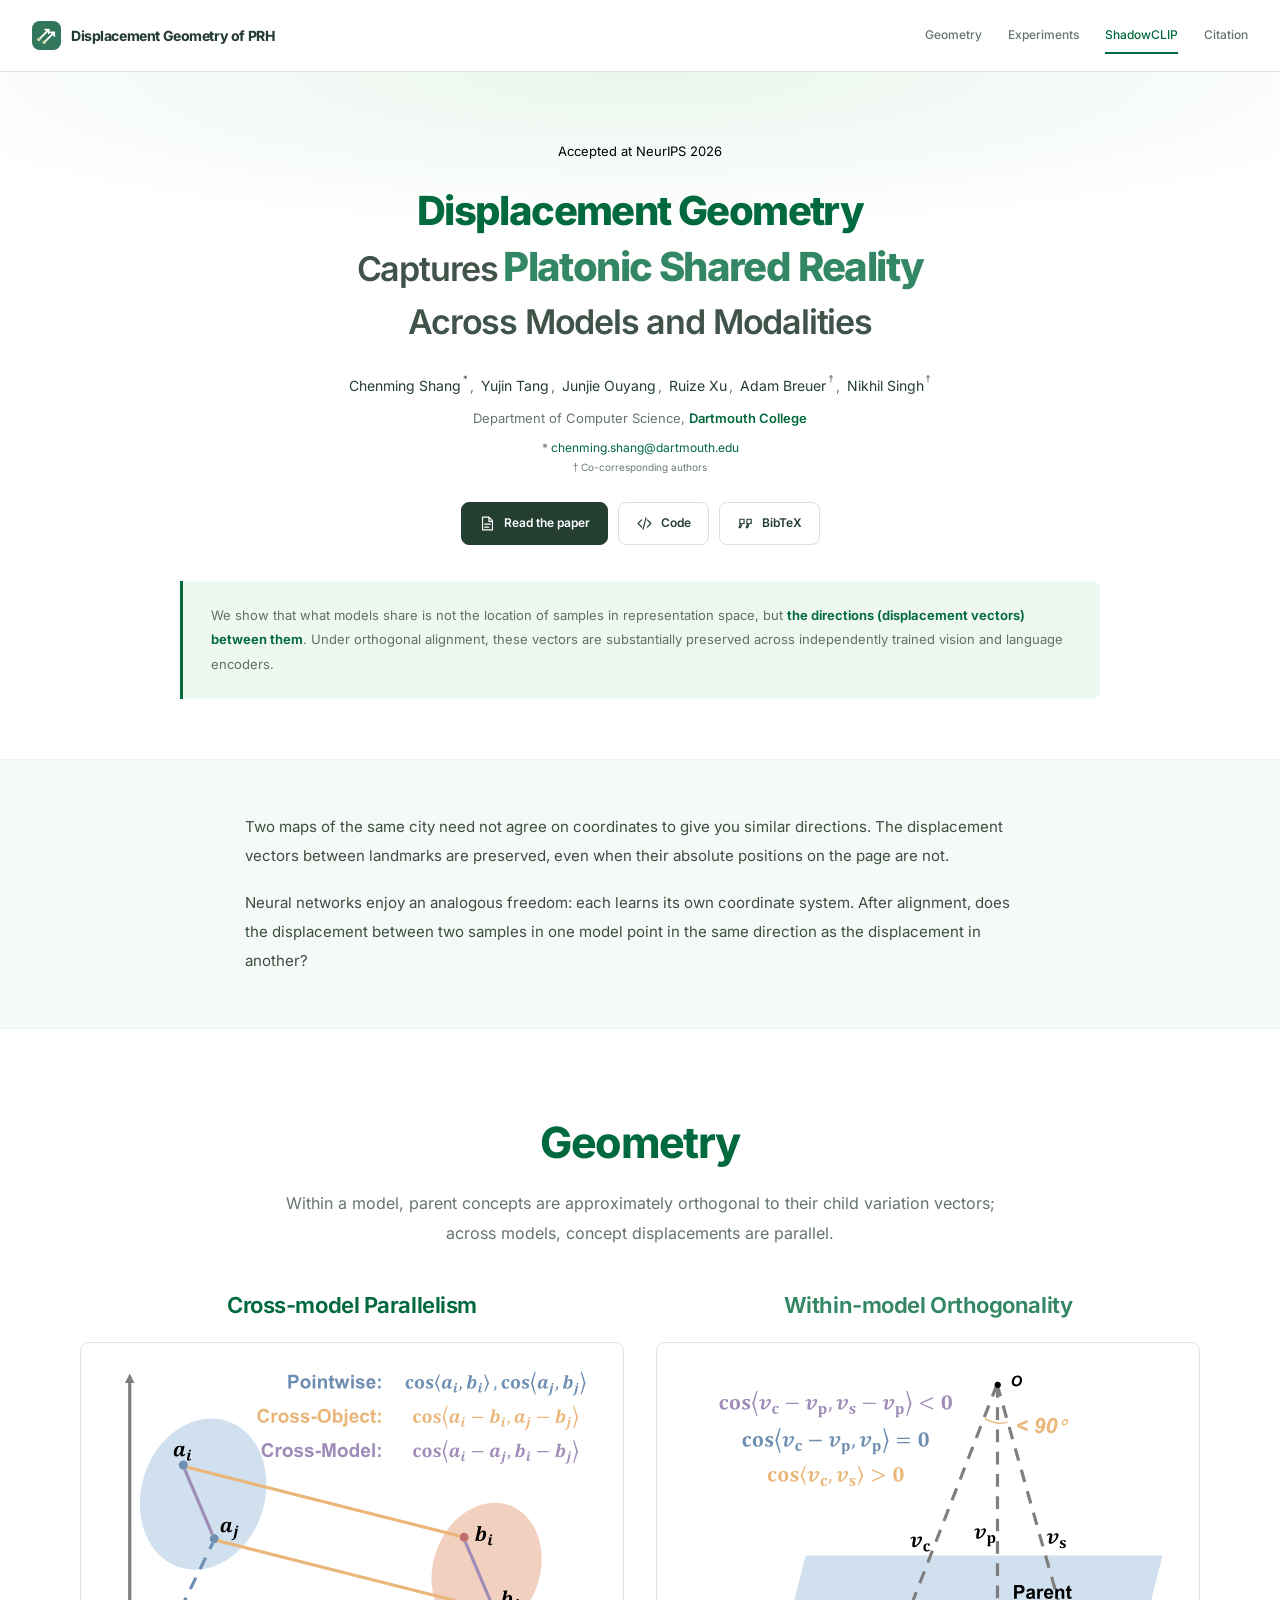
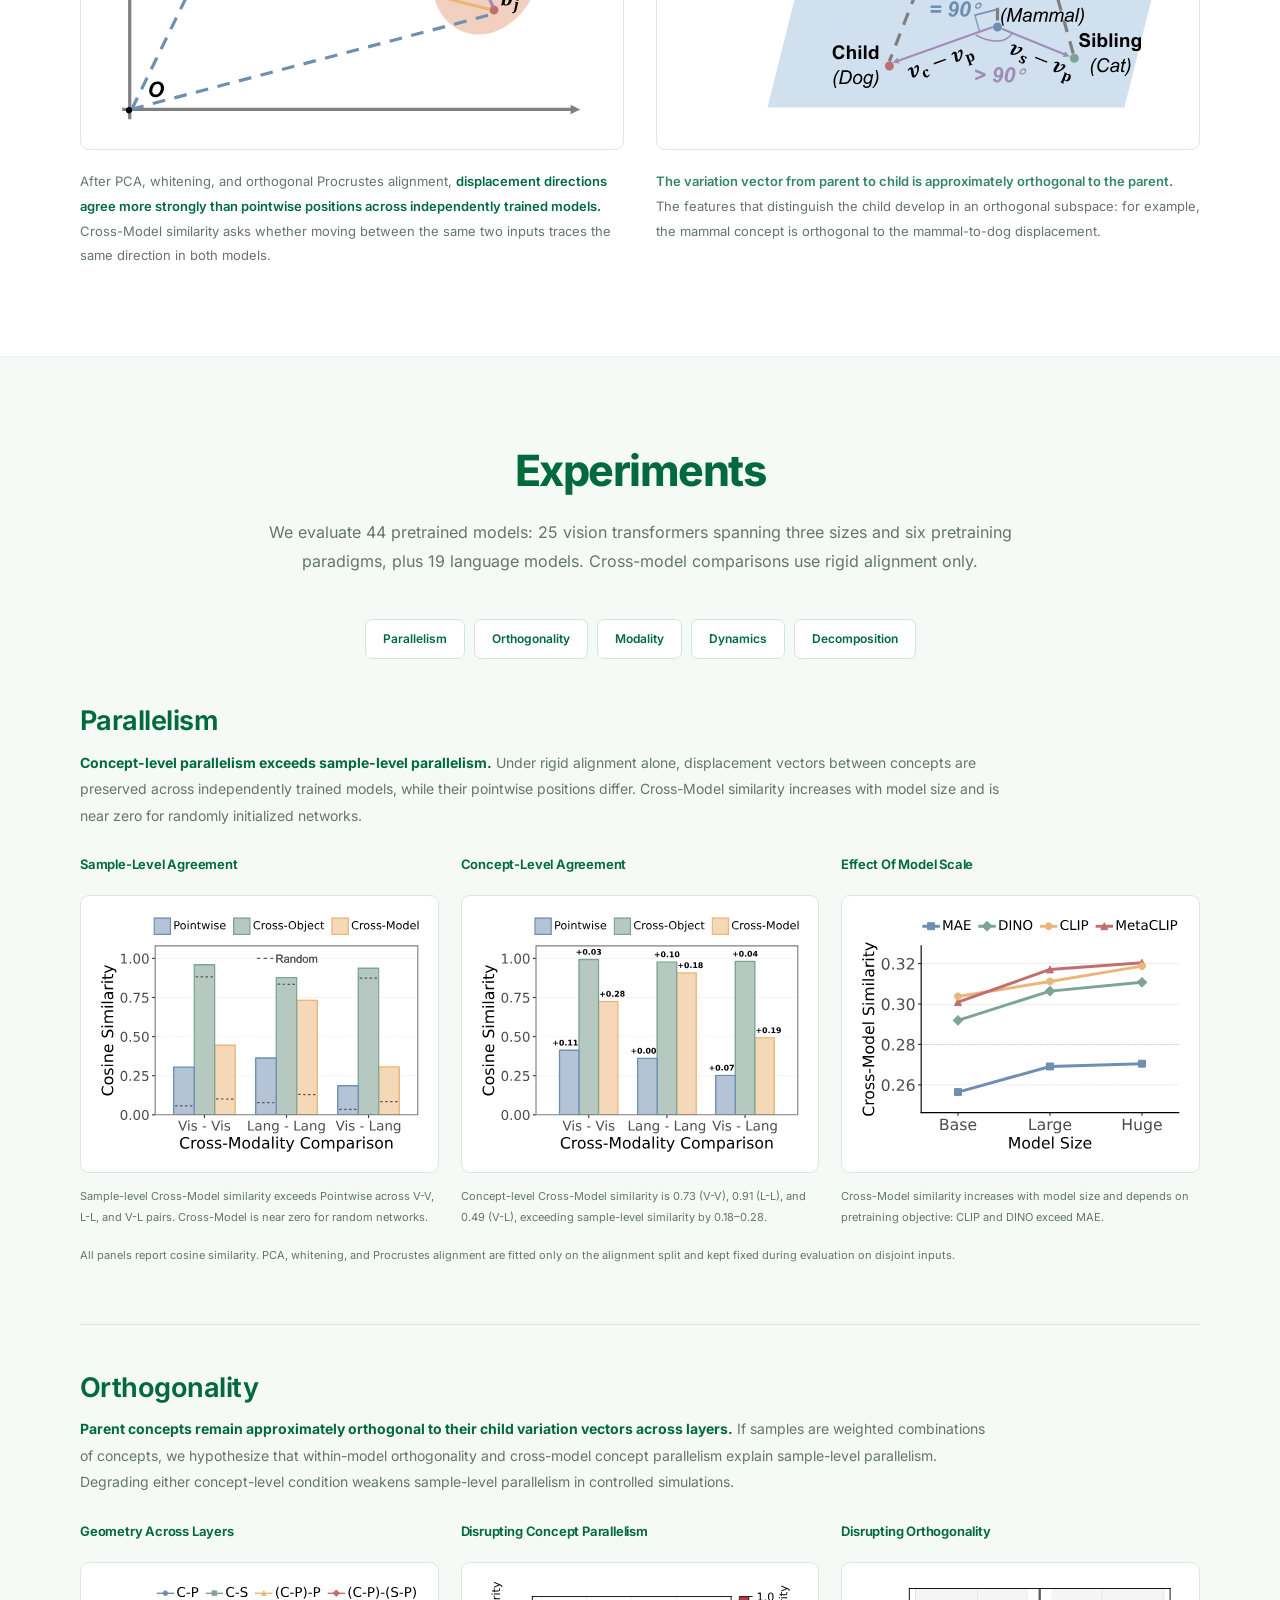
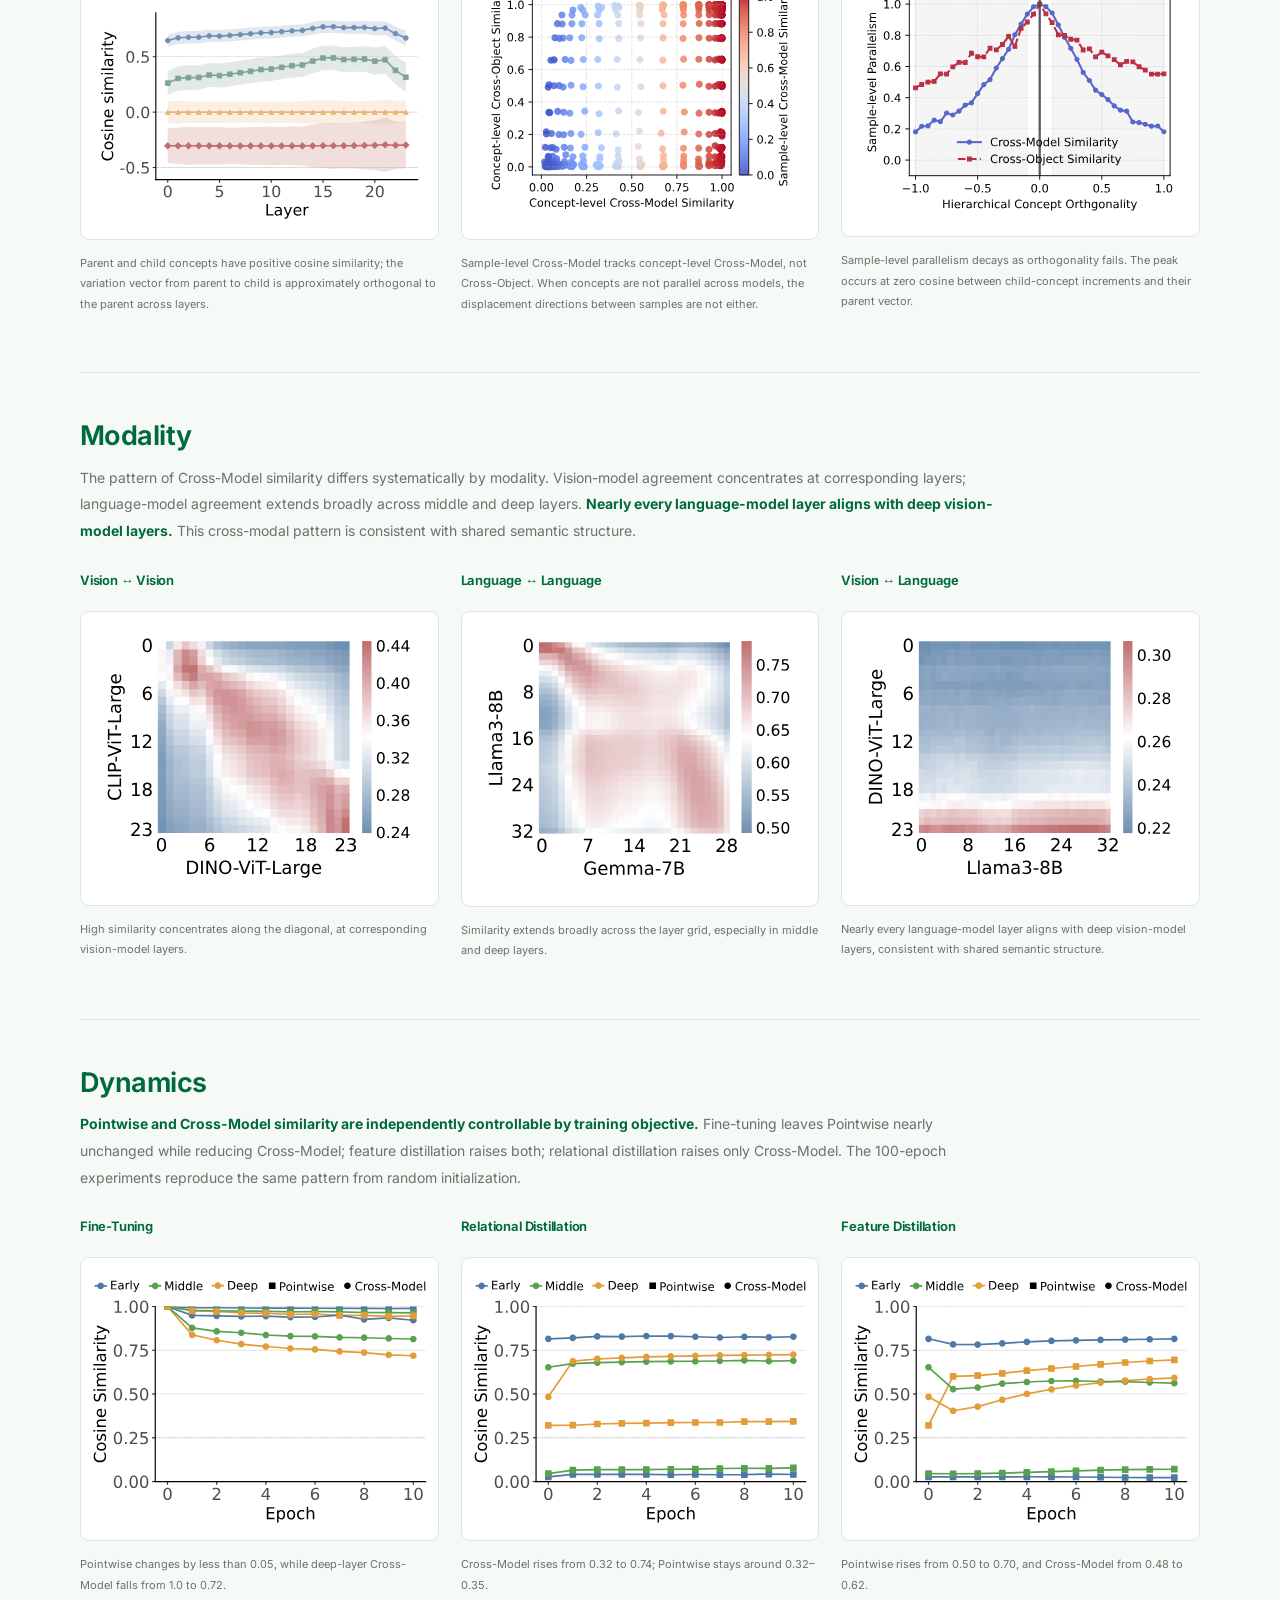
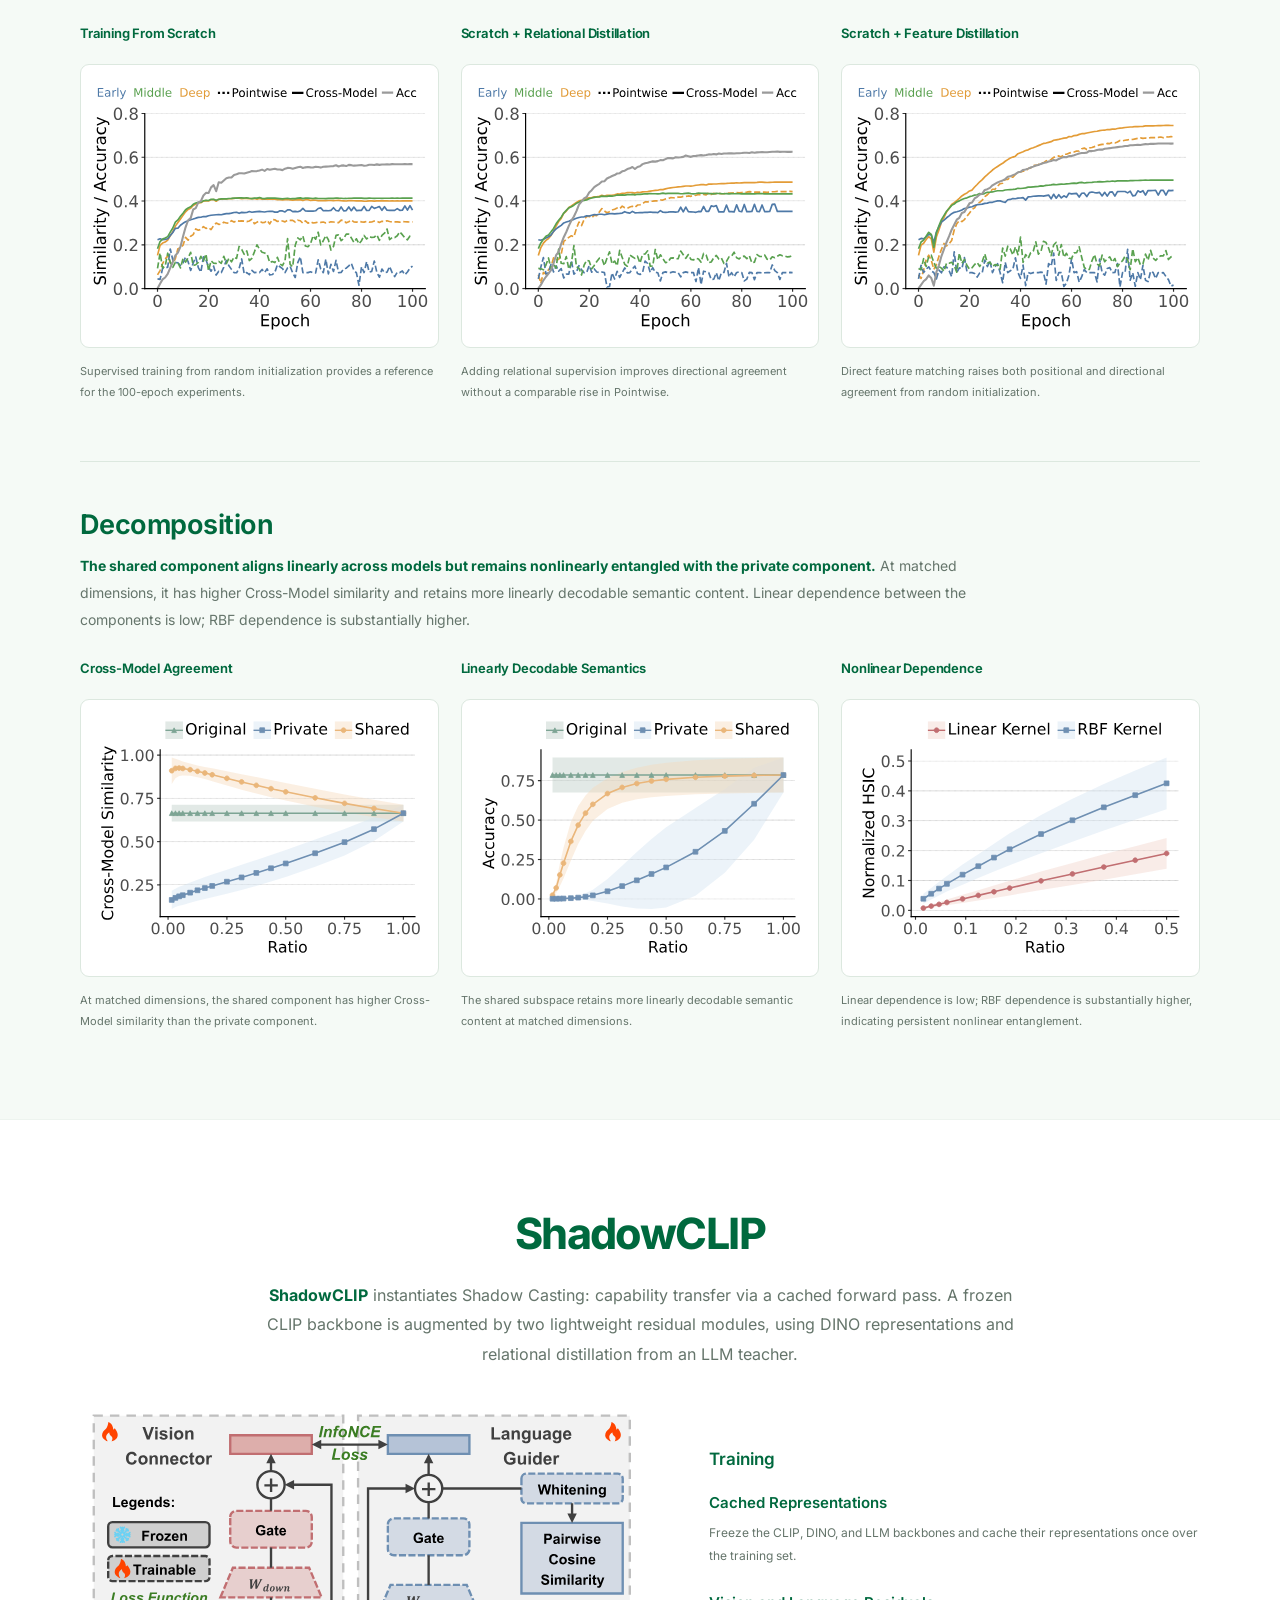
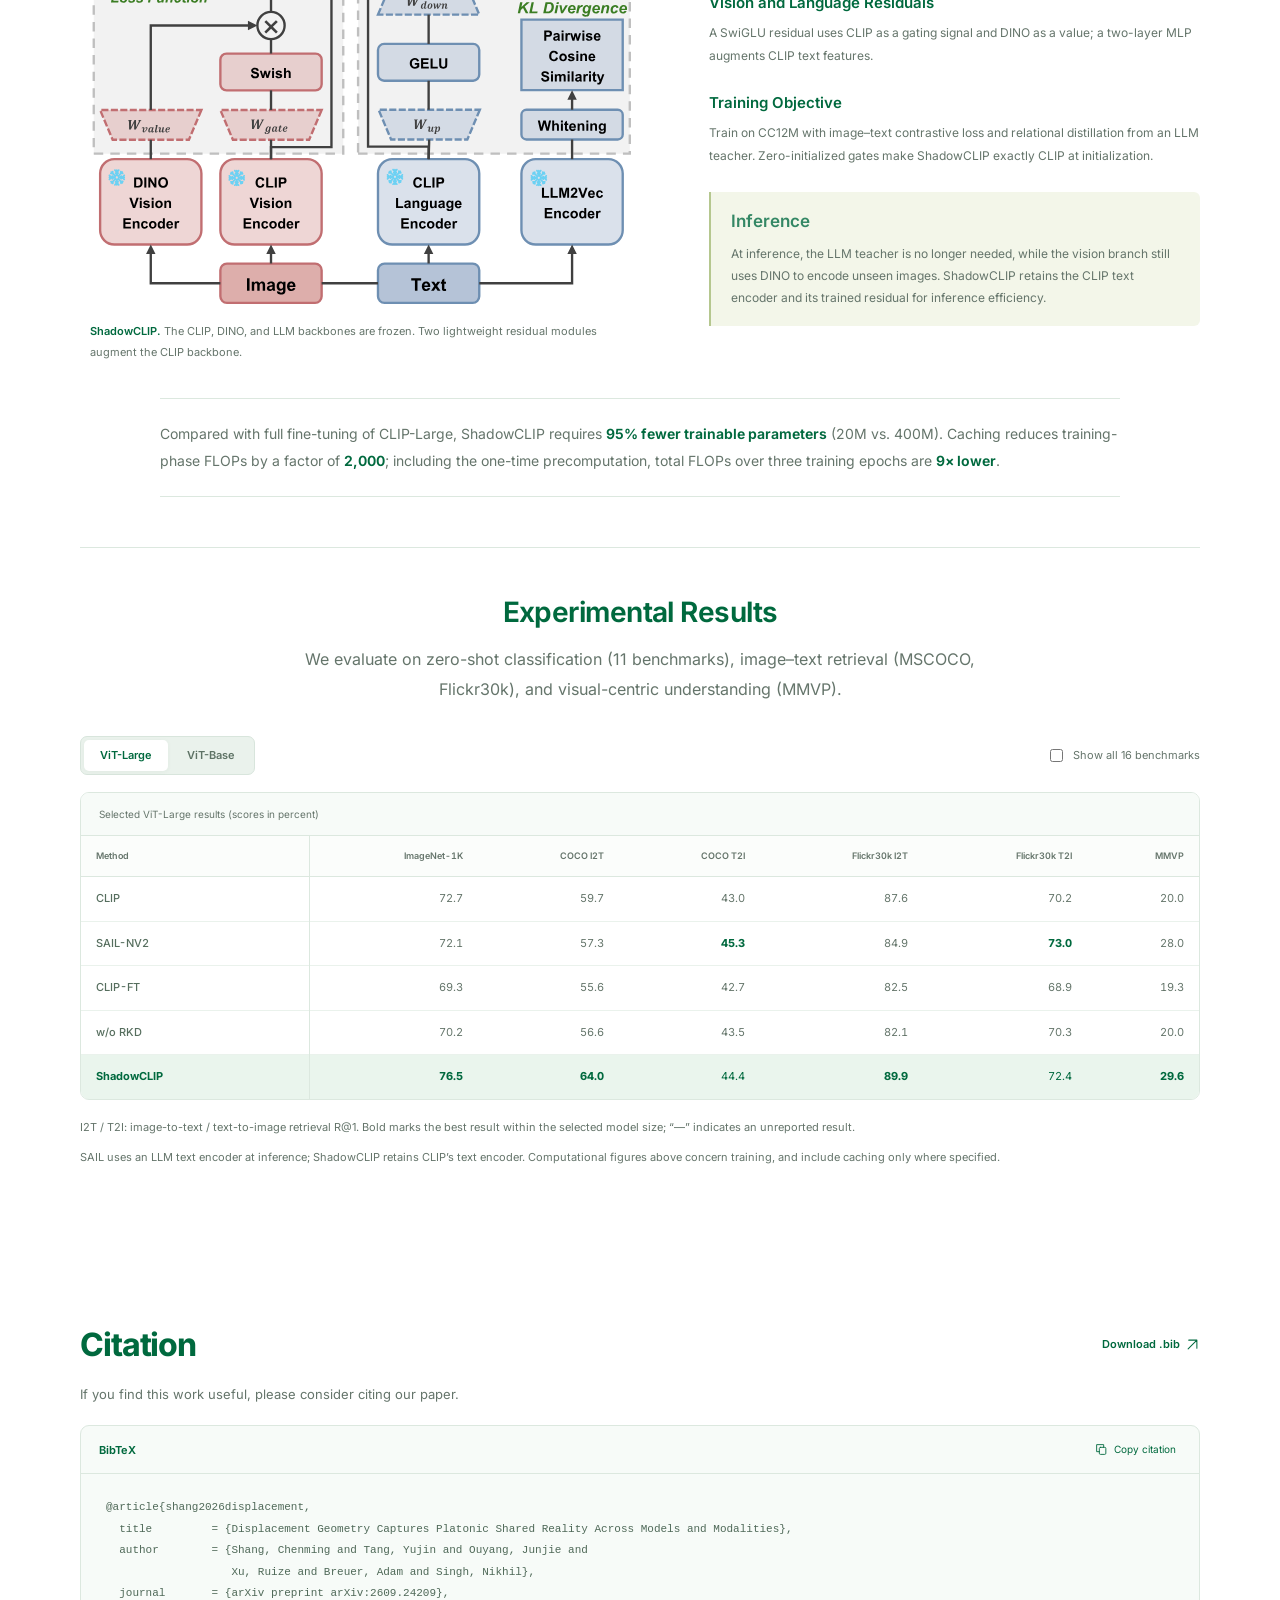
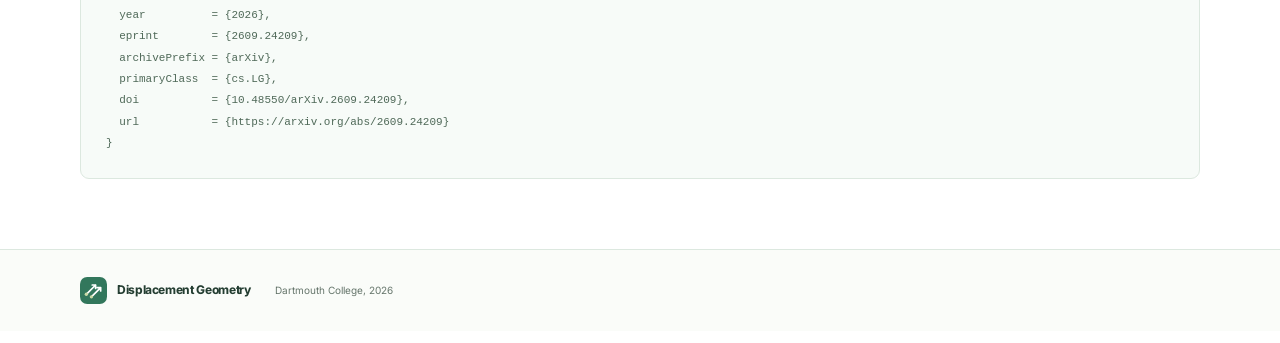
==== commit 2b1eb968: "Use paper wording and simplify project page presentation" ====
--- a/index.html
+++ b/index.html
@@ -4,14 +4,14 @@
   <meta charset="utf-8">
   <meta name="viewport" content="width=device-width, initial-scale=1">
   <meta name="theme-color" content="#eaf5ed">
-  <title>Displacement Geometry · Platonic Shared Reality</title>
-  <meta name="description" content="Across 44 vision and language models, displacement directions reveal shared semantic geometry. Discover the evidence and ShadowCLIP, a lightweight capability-transfer method using cached features.">
+  <title>Displacement Geometry of PRH</title>
+  <meta name="description" content="We show that what models share is not the location of samples in representation space, but the directions (displacement vectors) between them.">
   <link rel="canonical" href="https://helloscm.github.io/Platonic_Representation_Displacement/">
   <meta property="og:type" content="website">
   <meta property="og:url" content="https://helloscm.github.io/Platonic_Representation_Displacement/">
   <meta property="og:title" content="Displacement Geometry Captures Platonic Shared Reality Across Models and Modalities">
-  <meta property="og:description" content="Different representations. Shared directions. Evidence across 44 vision and language encoders, with efficient capability transfer through ShadowCLIP.">
-  <meta property="og:image" content="https://helloscm.github.io/Platonic_Representation_Displacement/assets/social-preview.png">
+  <meta property="og:description" content="We show that what models share is not the location of samples in representation space, but the directions (displacement vectors) between them.">
+  <meta property="og:image" content="https://helloscm.github.io/Platonic_Representation_Displacement/assets/social-preview.png?v=paper-editorial-20261030">
   <meta name="twitter:card" content="summary_large_image">
   <meta name="citation_title" content="Displacement Geometry Captures Platonic Shared Reality Across Models and Modalities">
   <meta name="citation_author" content="Chenming Shang">
@@ -24,8 +24,8 @@
   <meta name="citation_pdf_url" content="https://arxiv.org/pdf/2609.24209">
   <link rel="icon" type="image/svg+xml" href="assets/favicon.svg?v=green-20261029">
   <link rel="preload" href="assets/fonts/inter-latin.woff2" as="font" type="font/woff2" crossorigin>
-  <link rel="stylesheet" href="styles.css?v=unified-green-20261029">
-  <script src="app.js" defer></script>
+  <link rel="stylesheet" href="styles.css?v=paper-editorial-20261030">
+  <script src="app.js?v=paper-editorial-20261030" defer></script>
 </head>
 <body>
   <a class="skip-link" href="#main">Skip to content</a>
@@ -42,7 +42,7 @@
       <a href="#top" class="brand"><img src="assets/favicon.svg?v=green-20261029" width="29" height="29" alt=""><span>Displacement Geometry of PRH</span></a>
       <button class="nav-toggle" aria-expanded="false" aria-controls="main-nav" aria-label="Open navigation"><span></span><span></span></button>
       <nav id="main-nav" aria-label="Main navigation">
-        <a href="#metaphor">Metaphor</a><a href="#geometry">Geometry</a><a href="#experiments">Experiments</a><a href="#application">Application</a><a href="#citation">Citation</a>
+        <a href="#geometry">Geometry</a><a href="#experiments">Experiments</a><a href="#application">ShadowCLIP</a><a href="#citation">Citation</a>
       </nav>
     </div>
   </header>
@@ -50,7 +50,7 @@
   <main id="main">
     <section class="hero section" id="top">
       <div class="container">
-        <p class="eyebrow hero-eyebrow"><span class="eyebrow-line"></span> Accepted at NeurIPS 2026</p>
+        <p class="venue">Accepted at NeurIPS 2026</p>
         <h1><strong class="title-main">Displacement Geometry</strong><span class="title-middle"><span class="title-connector">Captures</span> <strong class="title-platonic">Platonic Shared Reality</strong></span><span class="title-rest">Across Models and Modalities</span></h1>
         <div class="authors" aria-label="Authors">
           <a class="author-lead" href="mailto:chenming.shang@dartmouth.edu">Chenming Shang<sup>*</sup></a><span class="author-comma">,</span>
@@ -68,88 +68,88 @@
           <a class="button" href="https://github.com/HelloSCM/Platonic_Representation_Displacement" target="_blank" rel="noopener"><svg><use href="#icon-code"/></svg>Code</a>
           <a class="button" href="#citation"><svg><use href="#icon-quote"/></svg>BibTeX</a>
         </div>
-        <div class="tldr"><span class="tldr-label">TL;DR</span><p>We show that models do converge on a <strong>shared Platonic representation</strong>, captured not in the locations of samples in representation space, as in the prevailing view, but in <strong>the directions between them</strong>.</p></div>
-
-      </div>
-    </section>
-
-    <section class="section section-tinted" id="metaphor">
-      <div class="container">
-        <div class="section-heading"><p class="eyebrow">01 / The central idea</p><h2>Metaphor</h2></div>
-        <div class="metaphor-layout">
-        <figure class="metaphor-figure"><img src="assets/metaphor.png" width="1536" height="1024" alt="A journey from New York to Chicago shown on a globe, a flat map, and a perspective view: different coordinates and views describe the same real-world route."><figcaption>Different maps, shared reality. The same New York–Chicago journey can be represented in different coordinate systems.</figcaption></figure>
-        <div class="metaphor-copy"><p><strong>Two maps of the same city need not agree on coordinates to give you similar directions.</strong> They may use different orientations or show different regions, yet still describe the same journey between landmarks.</p><p>Neural networks likewise learn different coordinate systems. We ask whether the displacement from one sample to another points in a similar direction across models after alignment—even when the samples themselves occupy different locations.</p></div>
+        <div class="tldr"><p>We show that what models share is not the location of samples in representation space, but <strong>the directions (displacement vectors) between them</strong>. Under orthogonal alignment, these vectors are substantially preserved across independently trained vision and language encoders.</p></div>
+
+      </div>
+    </section>
+
+    <section class="section section-tinted opening-section" id="metaphor">
+      <div class="container">
+        
+        <div class="opening-layout">
+        
+        <div class="opening-copy"><p><strong>Two maps of the same city need not agree on coordinates to give you similar directions.</strong> The displacement vectors between landmarks are preserved, even when their absolute positions on the page are not.</p><p>Neural networks enjoy an analogous freedom: each learns its own coordinate system. After alignment, does the displacement between two samples in one model point in the same direction as the displacement in another?</p></div>
         </div>
       </div>
     </section>
     <section class="section" id="geometry">
       <div class="container">
-        <div class="section-heading"><p class="eyebrow">02 / Two geometric regularities</p><h2>Geometry</h2><p>Across models, displacement directions align. Within a model, hierarchical concepts organize through approximately orthogonal increments.</p></div>
+        <div class="section-heading"><h2>Geometry</h2><p>Within a model, parent concepts are approximately orthogonal to their child variation vectors; across models, concept displacements are parallel.</p></div>
         <div class="geometry-pair two-up">
           <article class="geometry-card"><h3>Cross-model Parallelism</h3><figure>
       
       <div class="figure-frame"><img src="assets/figures/metric_schematic.svg" loading="lazy" alt="Pointwise compares aligned representations, Cross-Object compares model offsets, and Cross-Model compares displacement directions."></div>
-      <figcaption>After PCA, whitening, and orthogonal Procrustes alignment (OPA), <strong>displacement vectors between matched samples or concepts tend to point in similar directions across independently trained models.</strong> Cross-Model similarity measures this directional agreement.</figcaption>
+      <figcaption>After PCA, whitening, and orthogonal Procrustes alignment, <strong>displacement directions agree more strongly than pointwise positions across independently trained models.</strong> Cross-Model similarity asks whether moving between the same two inputs traces the same direction in both models.</figcaption>
     </figure></article><article class="geometry-card"><h3>Within-model Orthogonality</h3><figure>
       
       <div class="figure-frame"><img src="assets/figures/concept_geometry.svg" loading="lazy" alt="the parent mammal concept is orthogonal to the child increments toward dog and cat."></div>
-      <figcaption><strong>A parent concept is approximately orthogonal to its child’s variation vector:</strong> the displacement from the parent to a child. For example, the direction from mammal to dog lies approximately perpendicular to the mammal concept vector.</figcaption>
+      <figcaption><strong>The variation vector from parent to child is approximately orthogonal to the parent.</strong> The features that distinguish the child develop in an orthogonal subspace: for example, the mammal concept is orthogonal to the mammal-to-dog displacement.</figcaption>
     </figure></article></div>
       </div>
     </section>
     <section class="section section-tinted" id="experiments">
       <div class="container">
-        <div class="section-heading"><p class="eyebrow">03 / Evidence across 44 models</p><h2>Experiments</h2><p>We study 25 vision encoders and 19 language models across pretraining objectives, scales, and modalities, from sample-level relations to concept structure and training dynamics.</p></div>
+        <div class="section-heading"><h2>Experiments</h2><p>We evaluate 44 pretrained models: 25 vision transformers spanning three sizes and six pretraining paradigms, plus 19 language models. Cross-model comparisons use rigid alignment only.</p></div>
         <nav class="experiment-nav" aria-label="Experiment parts"><a href="#parallelism">Parallelism</a><a href="#orthogonality">Orthogonality</a><a href="#modality">Modality</a><a href="#dynamics">Dynamics</a><a href="#decomposition">Decomposition</a></nav>
 <section class="experiment-part" id="parallelism" aria-labelledby="parallelism-title">
-      <div class="experiment-heading"><span class="part-index">01</span><div><h3 id="parallelism-title">Parallelism</h3><p><strong class="accent-text">After alignment, independently trained models share displacement directions more strongly than pointwise locations.</strong> Across vision and language models, agreement is stronger for concepts than samples. Sample-level agreement increases with model scale and remains near zero in untrained networks.</p></div></div>
+      <div class="experiment-heading"><div><h3 id="parallelism-title">Parallelism</h3><p><strong class="accent-text">Concept-level parallelism exceeds sample-level parallelism.</strong> Under rigid alignment alone, displacement vectors between concepts are preserved across independently trained models, while their pointwise positions differ. Cross-Model similarity increases with model size and is near zero for randomly initialized networks.</p></div></div>
       <div class="figure-grid three-up"><figure>
       <div class="plot-heading"><h4>Sample-Level Agreement</h4></div>
       <div class="figure-frame"><img src="assets/figures/sample_modality.svg" loading="lazy" alt="Sample-level Pointwise, Cross-Object, and Cross-Model cosine similarities across modality groups."></div>
-      <figcaption>Cross-Model similarity exceeds Pointwise for V-V, L-L, and V-L pairs; randomly initialized models have near-zero directional agreement.</figcaption>
+      <figcaption>Sample-level Cross-Model similarity exceeds Pointwise across V-V, L-L, and V-L pairs. Cross-Model is near zero for random networks.</figcaption>
     </figure><figure>
       <div class="plot-heading"><h4>Concept-Level Agreement</h4></div>
       <div class="figure-frame"><img src="assets/figures/concept_modality.svg" loading="lazy" alt="Concept-level directional agreement is stronger than sample-level agreement."></div>
-      <figcaption>Concept-level Cross-Model similarity reaches 0.73 (V-V), 0.91 (L-L), and 0.49 (V-L), exceeding sample-level scores by 0.18–0.28.</figcaption>
+      <figcaption>Concept-level Cross-Model similarity is 0.73 (V-V), 0.91 (L-L), and 0.49 (V-L), exceeding sample-level similarity by 0.18–0.28.</figcaption>
     </figure><figure>
       <div class="plot-heading"><h4>Effect Of Model Scale</h4></div>
       <div class="figure-frame"><img src="assets/figures/sample_size.svg" loading="lazy" alt="Cross-Model similarity by model size for MAE, DINO, CLIP, and MetaCLIP."></div>
-      <figcaption>Cross-Model similarity increases from Base to Large and Huge; its strength also depends on the pretraining objective.</figcaption>
-    </figure></div>
-      <p class="data-note">All three panels report cosine similarity, not task accuracy. PCA, whitening, and OPA are fitted on an alignment split and evaluated on disjoint inputs.</p>
+      <figcaption>Cross-Model similarity increases with model size and depends on pretraining objective: CLIP and DINO exceed MAE.</figcaption>
+    </figure></div>
+      <p class="data-note">All panels report cosine similarity. PCA, whitening, and Procrustes alignment are fitted only on the alignment split and kept fixed during evaluation on disjoint inputs.</p>
     </section>
     <section class="experiment-part" id="orthogonality" aria-labelledby="orthogonality-title">
-      <div class="experiment-heading"><span class="part-index">02</span><div><h3 id="orthogonality-title">Orthogonality</h3><p><strong class="accent-text">Parent concepts remain approximately orthogonal to parent-to-child increments across layers.</strong> For samples modeled as weighted concept mixtures, we hypothesize that this orthogonality and cross-model concept parallelism jointly support sample parallelism. Disrupting either condition weakens sample parallelism in controlled simulations.</p></div></div>
+      <div class="experiment-heading"><div><h3 id="orthogonality-title">Orthogonality</h3><p><strong class="accent-text">Parent concepts remain approximately orthogonal to their child variation vectors across layers.</strong> If samples are weighted combinations of concepts, we hypothesize that within-model orthogonality and cross-model concept parallelism explain sample-level parallelism. Degrading either concept-level condition weakens sample-level parallelism in controlled simulations.</p></div></div>
       <div class="figure-grid orthogonality-grid"><figure>
       <div class="plot-heading"><h4>Geometry Across Layers</h4></div>
       <div class="figure-frame"><img src="assets/figures/concept_layer.svg" loading="lazy" alt="Cosine similarities for parent, child, sibling, and their displacements across transformer layers."></div>
-      <figcaption>Parent and child concepts remain positively aligned, while the child–parent displacement stays approximately orthogonal to the parent across layers.</figcaption>
+      <figcaption>Parent and child concepts have positive cosine similarity; the variation vector from parent to child is approximately orthogonal to the parent across layers.</figcaption>
     </figure><figure>
       <div class="plot-heading"><h4>Disrupting Concept Parallelism</h4></div>
       <div class="figure-frame"><img src="assets/figures/failure_parallel.svg" loading="lazy" alt="Simulation heatmap showing sample-level agreement decreasing as concept-level parallelism is weakened."></div>
-      <figcaption>Breaking cross-model concept parallelism weakens sample-level parallelism. Sample-level agreement tracks concept-level Cross-Model similarity, not Cross-Object offsets.</figcaption>
+      <figcaption>Sample-level Cross-Model tracks concept-level Cross-Model, not Cross-Object. When concepts are not parallel across models, the displacement directions between samples are not either.</figcaption>
     </figure><figure>
       <div class="plot-heading"><h4>Disrupting Orthogonality</h4></div>
       <div class="figure-frame"><img src="assets/figures/failure_orthogonal.svg" loading="lazy" alt="Simulation curves showing sample-level agreement falling when concept increments cease to be orthogonal to parents."></div>
-      <figcaption>Breaking parent–child-increment orthogonality also weakens sample-level parallelism, which peaks at zero parent–increment cosine.</figcaption>
+      <figcaption>Sample-level parallelism decays as orthogonality fails. The peak occurs at zero cosine between child-concept increments and their parent vector.</figcaption>
     </figure></div>
     </section><section class="experiment-part" id="modality" aria-labelledby="modality-title">
-      <div class="experiment-heading"><span class="part-index">03</span><div><h3 id="modality-title">Modality</h3><p>Layer-wise comparisons across independently trained vision and language encoders show strongest agreement at corresponding vision layers, broad agreement across middle and deep language layers, and cross-modal agreement between language layers and deep vision layers. <strong class="accent-text">This pattern is consistent with convergence on shared semantic structure.</strong></p></div></div>
+      <div class="experiment-heading"><div><h3 id="modality-title">Modality</h3><p>The pattern of Cross-Model similarity differs systematically by modality. Vision-model agreement concentrates at corresponding layers; language-model agreement extends broadly across middle and deep layers. <strong class="accent-text">Nearly every language-model layer aligns with deep vision-model layers.</strong> This cross-modal pattern is consistent with shared semantic structure.</p></div></div>
       <div class="figure-grid three-up"><figure>
       <div class="plot-heading"><h4>Vision ↔ Vision</h4></div>
       <div class="figure-frame"><img src="assets/figures/sample_vv.svg" loading="lazy" alt="Layer-wise Cross-Model similarity between CLIP-ViT-Large and DINO-ViT-Large."></div>
-      <figcaption>Directional agreement concentrates near corresponding layers in CLIP and DINO.</figcaption>
+      <figcaption>High similarity concentrates along the diagonal, at corresponding vision-model layers.</figcaption>
     </figure><figure>
       <div class="plot-heading"><h4>Language ↔ Language</h4></div>
       <div class="figure-frame"><img src="assets/figures/sample_ll.svg" loading="lazy" alt="Layer-wise Cross-Model similarity between Llama3-8B and Gemma-7B."></div>
-      <figcaption>Agreement extends broadly across middle and deep layers in Llama and Gemma.</figcaption>
+      <figcaption>Similarity extends broadly across the layer grid, especially in middle and deep layers.</figcaption>
     </figure><figure>
       <div class="plot-heading"><h4>Vision ↔ Language</h4></div>
       <div class="figure-frame"><img src="assets/figures/sample_vl.svg" loading="lazy" alt="Layer-wise Cross-Model similarity between DINO-ViT-Large and Llama3-8B."></div>
-      <figcaption>Language layers align most strongly with the deeper, more semantic layers of the vision encoder.</figcaption>
+      <figcaption>Nearly every language-model layer aligns with deep vision-model layers, consistent with shared semantic structure.</figcaption>
     </figure></div>
     </section><section class="experiment-part" id="dynamics" aria-labelledby="dynamics-title">
-      <div class="experiment-heading"><span class="part-index">04</span><div><h3 id="dynamics-title">Dynamics</h3><p><strong class="accent-text">Pointwise and Cross-Model similarity are independently controllable by the training objective.</strong> Fine-tuning largely preserves Pointwise while reducing Cross-Model; relational distillation raises Cross-Model while leaving Pointwise nearly unchanged; feature distillation increases both. Experiments from random initialization reproduce these distinctions over 100 epochs.</p></div></div>
+      <div class="experiment-heading"><div><h3 id="dynamics-title">Dynamics</h3><p><strong class="accent-text">Pointwise and Cross-Model similarity are independently controllable by training objective.</strong> Fine-tuning leaves Pointwise nearly unchanged while reducing Cross-Model; feature distillation raises both; relational distillation raises only Cross-Model. The 100-epoch experiments reproduce the same pattern from random initialization.</p></div></div>
       <div class="figure-grid dynamics-grid"><figure>
       <div class="plot-heading"><h4>Fine-Tuning</h4></div>
       <div class="figure-frame"><img src="assets/figures/dynamics_finetune.svg" loading="lazy" alt="Ten-epoch fine-tuning trajectories of Pointwise and Cross-Model similarity."></div>
@@ -176,40 +176,40 @@
       <figcaption>Direct feature matching raises both positional and directional agreement from random initialization.</figcaption>
     </figure></div>
     </section><section class="experiment-part" id="decomposition" aria-labelledby="decomposition-title">
-      <div class="experiment-heading"><span class="part-index">05</span><div><h3 id="decomposition-title">Decomposition</h3><p>At matched reduced dimensions, shared subspaces retain higher Cross-Model similarity and ImageNet linear-probe accuracy than private subspaces. <strong class="accent-text">The shared semantic component aligns linearly across models but remains nonlinearly entangled with the private component.</strong> RBF-HSIC detects substantially more dependence between the components than linear HSIC.</p></div></div>
+      <div class="experiment-heading"><div><h3 id="decomposition-title">Decomposition</h3><p><strong class="accent-text">The shared component aligns linearly across models but remains nonlinearly entangled with the private component.</strong> At matched dimensions, it has higher Cross-Model similarity and retains more linearly decodable semantic content. Linear dependence between the components is low; RBF dependence is substantially higher.</p></div></div>
       <div class="figure-grid three-up"><figure>
       <div class="plot-heading"><h4>Cross-Model Agreement</h4></div>
       <div class="figure-frame"><img src="assets/figures/disentangle_cross.svg" loading="lazy" alt="Cross-Model similarity in original, shared, and private representations as subspace dimension varies."></div>
-      <figcaption>At matched dimensions, shared components exhibit stronger displacement agreement than private components.</figcaption>
+      <figcaption>At matched dimensions, the shared component has higher Cross-Model similarity than the private component.</figcaption>
     </figure><figure>
       <div class="plot-heading"><h4>Linearly Decodable Semantics</h4></div>
       <div class="figure-frame"><img src="assets/figures/disentangle_lp.svg" loading="lazy" alt="ImageNet linear-probe accuracy in original, shared, and private subspaces."></div>
-      <figcaption>Shared subspaces retain more ImageNet linear-probe accuracy at small dimension ratios.</figcaption>
+      <figcaption>The shared subspace retains more linearly decodable semantic content at matched dimensions.</figcaption>
     </figure><figure>
       <div class="plot-heading"><h4>Nonlinear Dependence</h4></div>
       <div class="figure-frame"><img src="assets/figures/disentangle_hsic.svg" loading="lazy" alt="Normalized HSIC between shared and private components using linear and RBF kernels."></div>
-      <figcaption>RBF-kernel HSIC exceeds linear-kernel HSIC, indicating nonlinear dependence between shared and private components.</figcaption>
+      <figcaption>Linear dependence is low; RBF dependence is substantially higher, indicating persistent nonlinear entanglement.</figcaption>
     </figure></div>
     </section>      </div>
     </section>
     <section class="section" id="application">
       <div class="container">
-        <div class="section-heading"><p class="eyebrow">04 / From geometry to capability transfer</p><h2>Application</h2><h3 class="application-title">ShadowCLIP</h3><p>Shadow Casting reuses frozen model representations to train lightweight transfer modules. Our proof of concept, <strong>ShadowCLIP</strong>, combines CLIP with DINO’s visual features and relational supervision from an LLM.</p></div>
-        <div class="shadow-layout"><figure class="architecture"><div class="figure-frame"><img src="assets/figures/framework.svg" loading="lazy" width="689" height="629" alt="ShadowCLIP architecture: a gated SwiGLU combines frozen CLIP and DINO visual features; a residual MLP on CLIP text features receives relational distillation from LLM2Vec."></div><figcaption><strong>ShadowCLIP.</strong> All three pretrained backbones are frozen. Only lightweight residual modules and associated parameters are optimized.</figcaption></figure><div class="shadow-steps"><section class="training-phase" aria-labelledby="training-phase-title"><h3 class="phase-label" id="training-phase-title">Training</h3><div class="numbered-finding"><span>01</span><div><h4>Extract The Shadows</h4><p>Run the training set through frozen CLIP, DINO, and the language teacher once. Cache their representations for reuse.</p></div></div><div class="numbered-finding"><span>02</span><div><h4>Connect Complementary Strengths</h4><p>A CLIP-gated SwiGLU residual incorporates DINO features. A text-side MLP learns semantic relations from LLM2Vec-Gen-Qwen3-4B.</p></div></div><div class="numbered-finding"><span>03</span><div><h4>Train The Small Modules</h4><p>Use image–text contrastive learning and relational distillation on CC12M. Zero-initialized gates preserve CLIP’s initial behavior.</p></div></div></section><section class="inference-note" aria-labelledby="inference-phase-title"><h3 class="phase-label" id="inference-phase-title">Inference</h3><p>Encode new images with CLIP and DINO, then combine their features through the trained Vision Connector. Encode text with CLIP and the trained text residual. The LLM teacher is no longer needed.</p></section></div></div>
-        <div class="compute-strip"><div><strong>95<span>%</span></strong><p>fewer trainable parameters<small>20M vs. 400M · CLIP-Large</small></p></div><div><strong>9<span>×</span></strong><p>less total FLOPs<small>including caching · 3 training epochs</small></p></div><div><strong>2,000<span>×</span></strong><p>less training-phase FLOPs<small>after feature precomputation</small></p></div></div>
+        <div class="section-heading"><h2>ShadowCLIP</h2><p><strong>ShadowCLIP</strong> instantiates Shadow Casting: capability transfer via a cached forward pass. A frozen CLIP backbone is augmented by two lightweight residual modules, using DINO representations and relational distillation from an LLM teacher.</p></div>
+        <div class="shadow-layout"><figure class="architecture"><div class="figure-frame"><img src="assets/figures/framework.svg" loading="lazy" width="689" height="629" alt="ShadowCLIP architecture: a gated SwiGLU combines frozen CLIP and DINO visual features; a residual MLP on CLIP text features receives relational distillation from LLM2Vec."></div><figcaption><strong>ShadowCLIP.</strong> The CLIP, DINO, and LLM backbones are frozen. Two lightweight residual modules augment the CLIP backbone.</figcaption></figure><div class="shadow-steps"><section class="training-phase" aria-labelledby="training-phase-title"><h3 class="phase-label" id="training-phase-title">Training</h3><div class="training-step"><div><h4>Cached Representations</h4><p>Freeze the CLIP, DINO, and LLM backbones and cache their representations once over the training set.</p></div></div><div class="training-step"><div><h4>Vision and Language Residuals</h4><p>A SwiGLU residual uses CLIP as a gating signal and DINO as a value; a two-layer MLP augments CLIP text features.</p></div></div><div class="training-step"><div><h4>Training Objective</h4><p>Train on CC12M with image–text contrastive loss and relational distillation from an LLM teacher. Zero-initialized gates make ShadowCLIP exactly CLIP at initialization.</p></div></div></section><section class="inference-note" aria-labelledby="inference-phase-title"><h3 class="phase-label" id="inference-phase-title">Inference</h3><p>At inference, the LLM teacher is no longer needed, while the vision branch still uses DINO to encode unseen images. ShadowCLIP retains the CLIP text encoder and its trained residual for inference efficiency.</p></section></div></div>
+        <p class="compute-note">Compared with full fine-tuning of CLIP-Large, ShadowCLIP requires <strong>95% fewer trainable parameters</strong> (20M vs. 400M). Caching reduces training-phase FLOPs by a factor of <strong>2,000</strong>; including the one-time precomputation, total FLOPs over three training epochs are <strong>9× lower</strong>.</p>
         <div class="application-results" id="results">
-        <div class="section-heading"><p class="eyebrow">Classification · Retrieval · Visual understanding</p><h3>Experimental Results</h3><p>Evaluation spans 11 zero-shot classification datasets, image–text retrieval on COCO and Flickr30k, and visual-centric understanding on MMVP.</p></div>
+        <div class="section-heading"><h3>Experimental Results</h3><p>We evaluate on zero-shot classification (11 benchmarks), image–text retrieval (MSCOCO, Flickr30k), and visual-centric understanding (MMVP).</p></div>
         <div class="results-toolbar"><div class="segmented" role="tablist" aria-label="ShadowCLIP backbone"><button role="tab" id="large-tab" aria-selected="true" aria-controls="results-panel" data-variant="large" tabindex="0">ViT-Large</button><button role="tab" id="base-tab" aria-selected="false" aria-controls="results-panel" data-variant="base" tabindex="-1">ViT-Base</button></div><label class="table-toggle"><input type="checkbox" id="full-results"> Show all 16 benchmarks</label></div>
-        <div id="results-panel" role="tabpanel" aria-labelledby="large-tab"><div class="table-scroll" tabindex="0" role="region" aria-label="ShadowCLIP results table, scroll horizontally for all benchmarks"><table id="results-table"><caption>Selected results · ViT-Large · scores in percent</caption><thead><tr><th scope="col">Method</th><th scope="col">ImageNet-1K</th><th scope="col">COCO I2T</th><th scope="col">COCO T2I</th><th scope="col">Flickr30k I2T</th><th scope="col">Flickr30k T2I</th><th scope="col">MMVP</th></tr></thead><tbody><tr><th scope="row">CLIP</th><td>72.7</td><td>59.7</td><td>43.0</td><td>87.6</td><td>70.2</td><td>20.0</td></tr><tr><th scope="row">SAIL-NV2</th><td>72.1</td><td>57.3</td><td class="best">45.3</td><td>84.9</td><td class="best">73.0</td><td>28.0</td></tr><tr><th scope="row">CLIP-FT</th><td>69.3</td><td>55.6</td><td>42.7</td><td>82.5</td><td>68.9</td><td>19.3</td></tr><tr><th scope="row">w/o RKD</th><td>70.2</td><td>56.6</td><td>43.5</td><td>82.1</td><td>70.3</td><td>20.0</td></tr><tr class="ours"><th scope="row">ShadowCLIP</th><td class="best">76.5</td><td class="best">64.0</td><td>44.4</td><td class="best">89.9</td><td>72.4</td><td class="best">29.6</td></tr></tbody></table></div></div>
+        <div id="results-panel" role="tabpanel" aria-labelledby="large-tab"><div class="table-scroll" tabindex="0" role="region" aria-label="ShadowCLIP results table, scroll horizontally for all benchmarks"><table id="results-table"><caption>Selected ViT-Large results (scores in percent)</caption><thead><tr><th scope="col">Method</th><th scope="col">ImageNet-1K</th><th scope="col">COCO I2T</th><th scope="col">COCO T2I</th><th scope="col">Flickr30k I2T</th><th scope="col">Flickr30k T2I</th><th scope="col">MMVP</th></tr></thead><tbody><tr><th scope="row">CLIP</th><td>72.7</td><td>59.7</td><td>43.0</td><td>87.6</td><td>70.2</td><td>20.0</td></tr><tr><th scope="row">SAIL-NV2</th><td>72.1</td><td>57.3</td><td class="best">45.3</td><td>84.9</td><td class="best">73.0</td><td>28.0</td></tr><tr><th scope="row">CLIP-FT</th><td>69.3</td><td>55.6</td><td>42.7</td><td>82.5</td><td>68.9</td><td>19.3</td></tr><tr><th scope="row">w/o RKD</th><td>70.2</td><td>56.6</td><td>43.5</td><td>82.1</td><td>70.3</td><td>20.0</td></tr><tr class="ours"><th scope="row">ShadowCLIP</th><td class="best">76.5</td><td class="best">64.0</td><td>44.4</td><td class="best">89.9</td><td>72.4</td><td class="best">29.6</td></tr></tbody></table></div></div>
         <p class="data-note">I2T / T2I: image-to-text / text-to-image retrieval R@1. Bold marks the best result within the selected model size; “—” indicates an unreported result.</p><p class="results-context">SAIL uses an LLM text encoder at inference; ShadowCLIP retains CLIP’s text encoder. Computational figures above concern training, and include caching only where specified.</p>
         </div>
       </div>
     </section>
     <section class="section citation-section" id="citation">
       <div class="container">
-        <div class="citation-heading"><div><p class="eyebrow">Build on this work</p><h2>Citation</h2></div><a class="text-link" href="citation.bib" download>Download .bib <svg><use href="#icon-arrow"/></svg></a></div>
+        <div class="citation-heading"><div><h2>Citation</h2></div><a class="text-link" href="citation.bib" download>Download .bib <svg><use href="#icon-arrow"/></svg></a></div>
         <p class="citation-intro">If you find this work useful, please consider citing our paper.</p>
-        <div class="citation-box"><div class="code-toolbar"><span>BIBTEX</span><button id="copy-citation" type="button"><svg><use href="#icon-copy"/></svg><span>Copy citation</span></button></div><pre><code id="bibtex">@article{shang2026displacement,
+        <div class="citation-box"><div class="code-toolbar"><span>BibTeX</span><button id="copy-citation" type="button"><svg><use href="#icon-copy"/></svg><span>Copy citation</span></button></div><pre><code id="bibtex">@article{shang2026displacement,
   title         = {Displacement Geometry Captures Platonic Shared Reality Across Models and Modalities},
   author        = {Shang, Chenming and Tang, Yujin and Ouyang, Junjie and
                    Xu, Ruize and Breuer, Adam and Singh, Nikhil},
@@ -225,7 +225,7 @@
     </section>
   </main>
 
-  <footer><div class="container footer-inner"><a class="brand" href="#top"><img src="assets/favicon.svg?v=green-20261029" alt="" width="27" height="27"><span>Displacement Geometry</span></a><p>Dartmouth College · 2026</p></div></footer>
+  <footer><div class="container footer-inner"><a class="brand" href="#top"><img src="assets/favicon.svg?v=green-20261029" alt="" width="27" height="27"><span>Displacement Geometry</span></a><p>Dartmouth College, 2026</p></div></footer>
 
   <noscript><p class="noscript-note">The paper, figures, and ViT-Large results are available without JavaScript. Enable JavaScript to switch result views and copy the citation.</p></noscript>
 </body>
--- a/styles.css
+++ b/styles.css
@@ -180,3 +180,23 @@
 /* Shared green emphasis across the paper narrative. */
 .section-heading h2,.citation-heading h2,.experiment-heading h3,.application-results h3,.section-heading p strong{color:var(--accent)}
 .geometry-card:nth-child(2) figcaption strong{color:var(--accent-secondary)}
+
+/* Paper-led presentation: unnumbered sections and regular prose for compute. */
+.venue{text-align:center;color:#000;font-size:13px;font-weight:400;letter-spacing:0;margin:0 0 24px}
+.opening-section{padding-block:52px}
+.opening-copy{max-width:790px;margin-inline:auto;color:var(--text);font-size:15px;line-height:1.95}
+.opening-copy p:last-child{margin-bottom:0}
+.opening-copy strong{font-weight:400;color:inherit}
+.tldr{display:block}
+.experiment-heading{display:block}
+.experiment-heading>div{max-width:920px}
+.training-step{margin-bottom:24px}
+.training-step h4{font-size:15px;line-height:1.5;margin:0 0 8px;color:var(--accent);font-weight:600}
+.training-step p{font-size:12px;color:var(--muted);line-height:1.9;margin:0}
+.training-phase .training-step:last-child{margin-bottom:0}
+.training-phase .phase-label,.inference-note .phase-label{font-size:17px;letter-spacing:0;font-weight:600;text-transform:none}
+.compute-note{font-size:14px;line-height:1.9;color:var(--muted);margin:36px auto 0;max-width:960px;padding:22px 0;border-block:1px solid var(--line)}
+.compute-note strong{font-size:inherit;line-height:inherit;color:var(--accent);font-weight:650;white-space:nowrap}
+.code-toolbar>span{font-size:11px;letter-spacing:0}
+@media(max-width:700px){.opening-section{padding-block:38px}.opening-copy{font-size:14px;line-height:1.85}.training-step p{font-size:13px}}
+@media(max-width:450px){.venue{font-size:11px}.opening-copy{font-size:13px}.compute-note{font-size:12px}.training-step p{font-size:12px}}
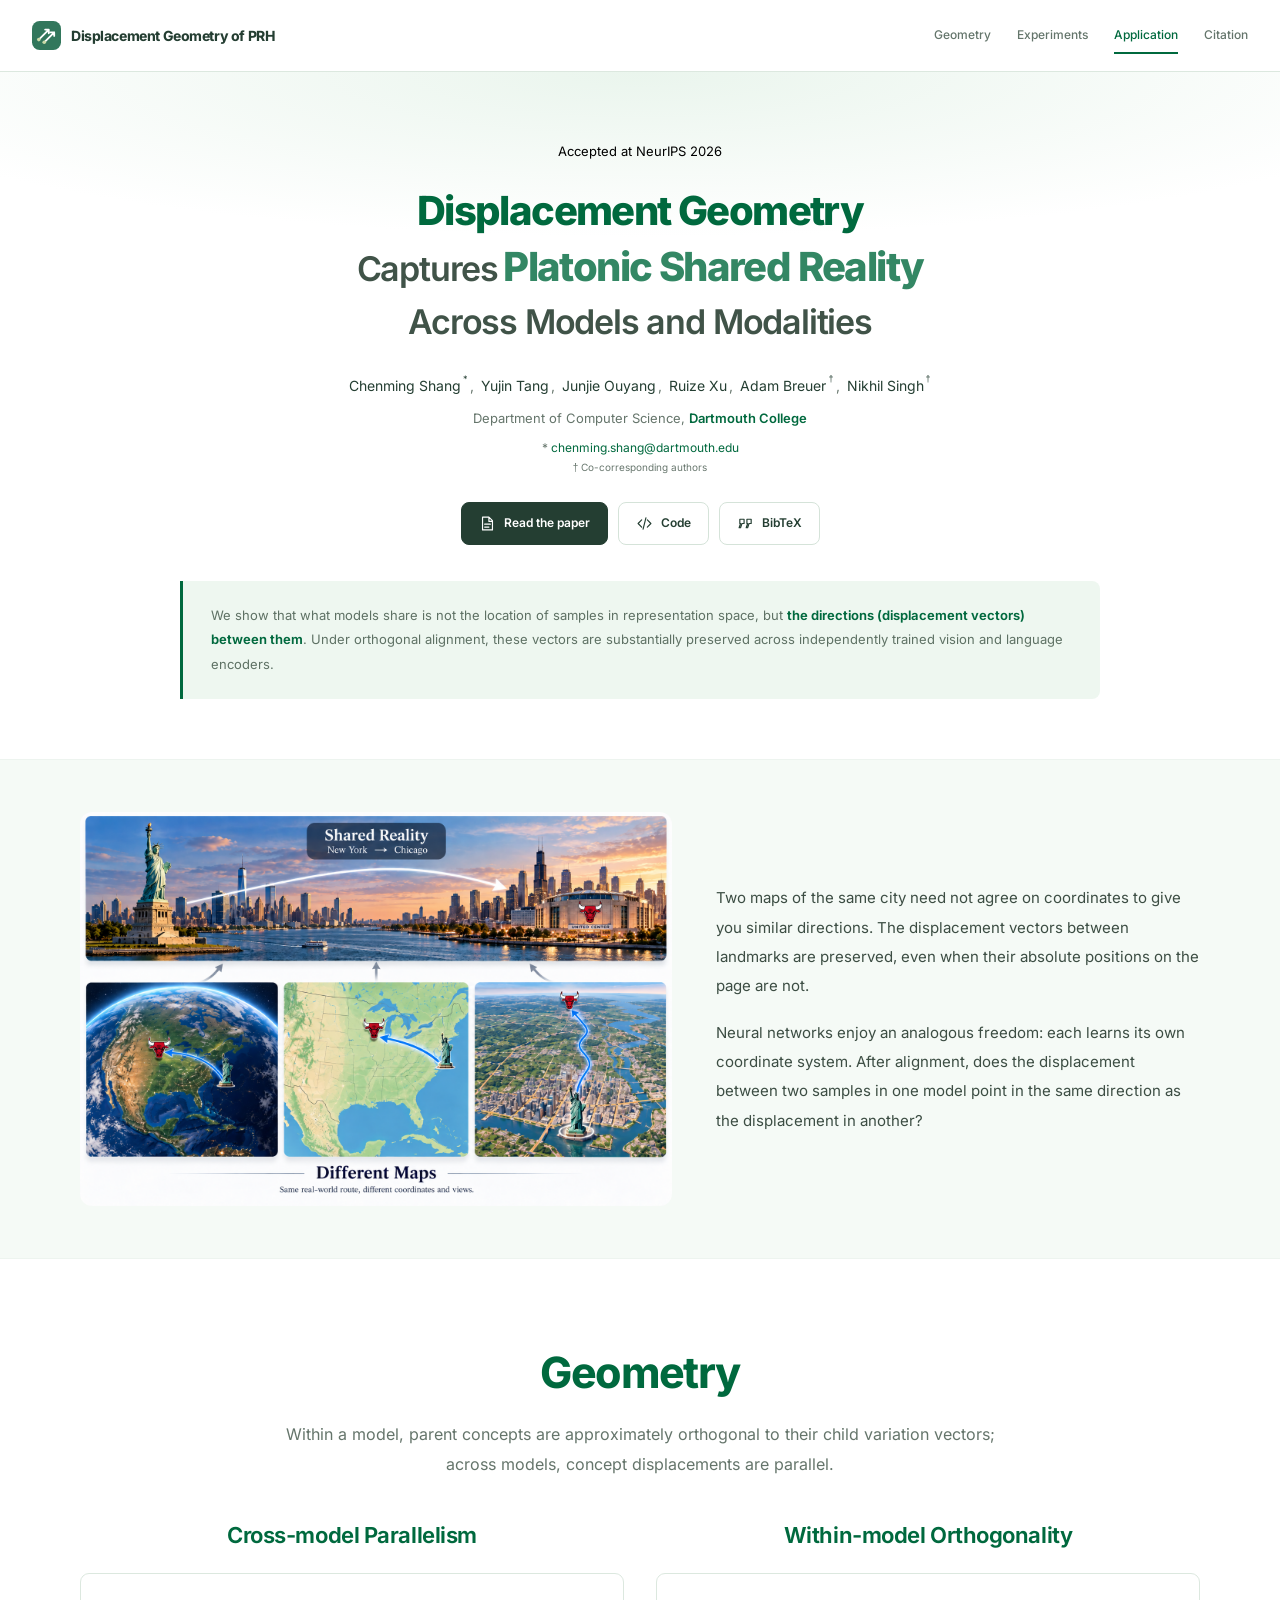
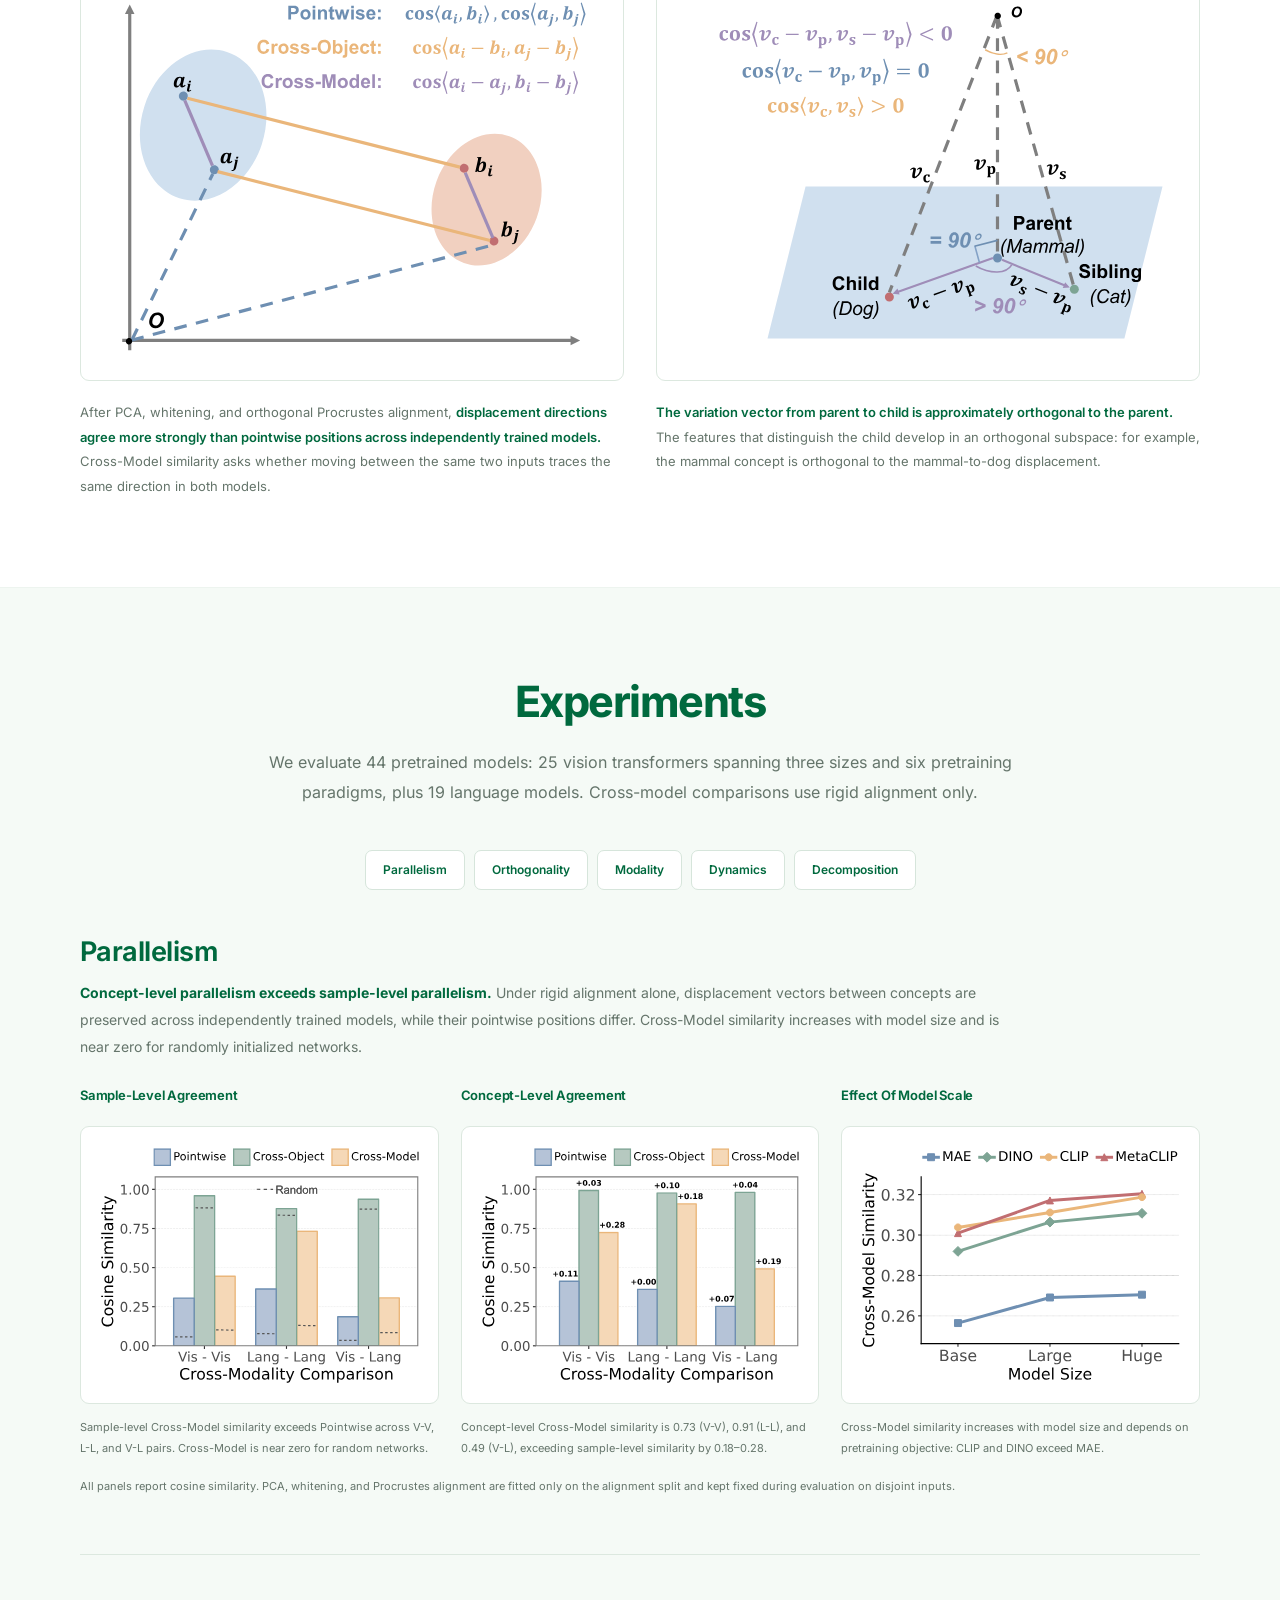
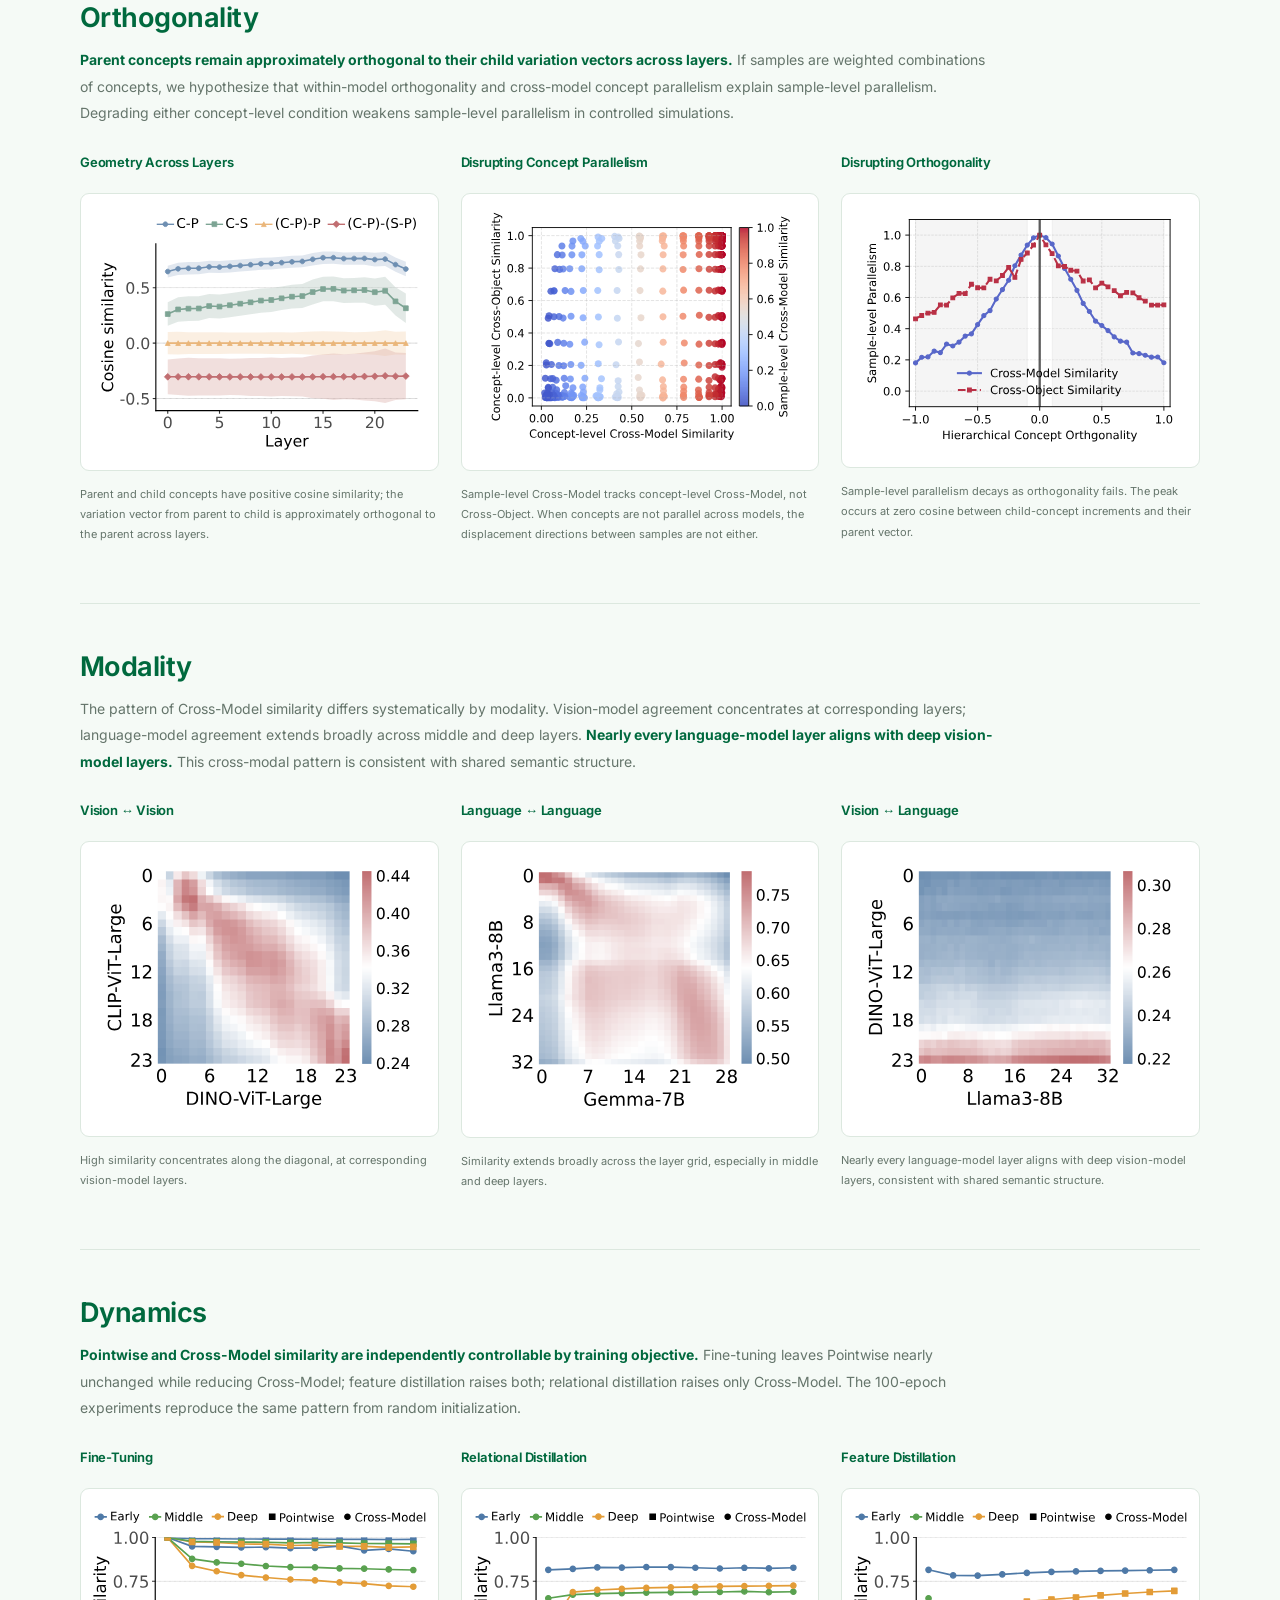
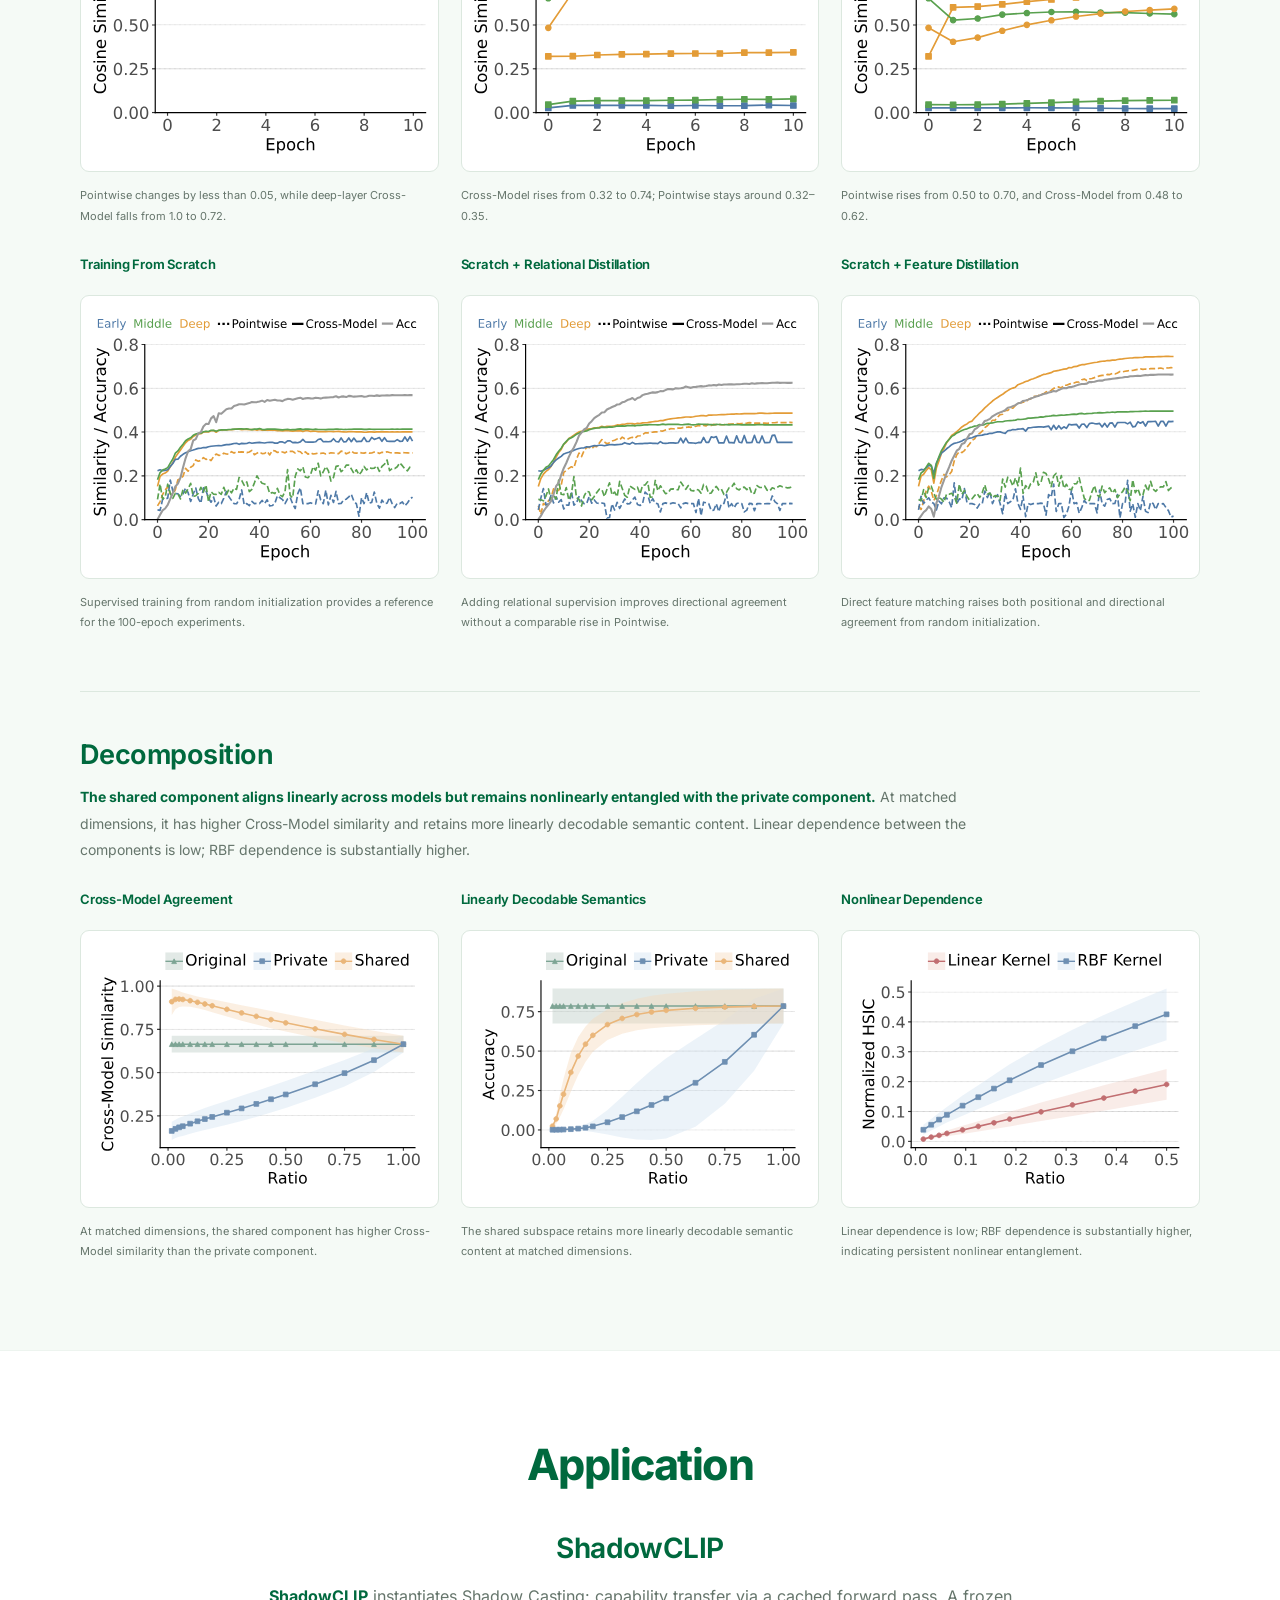
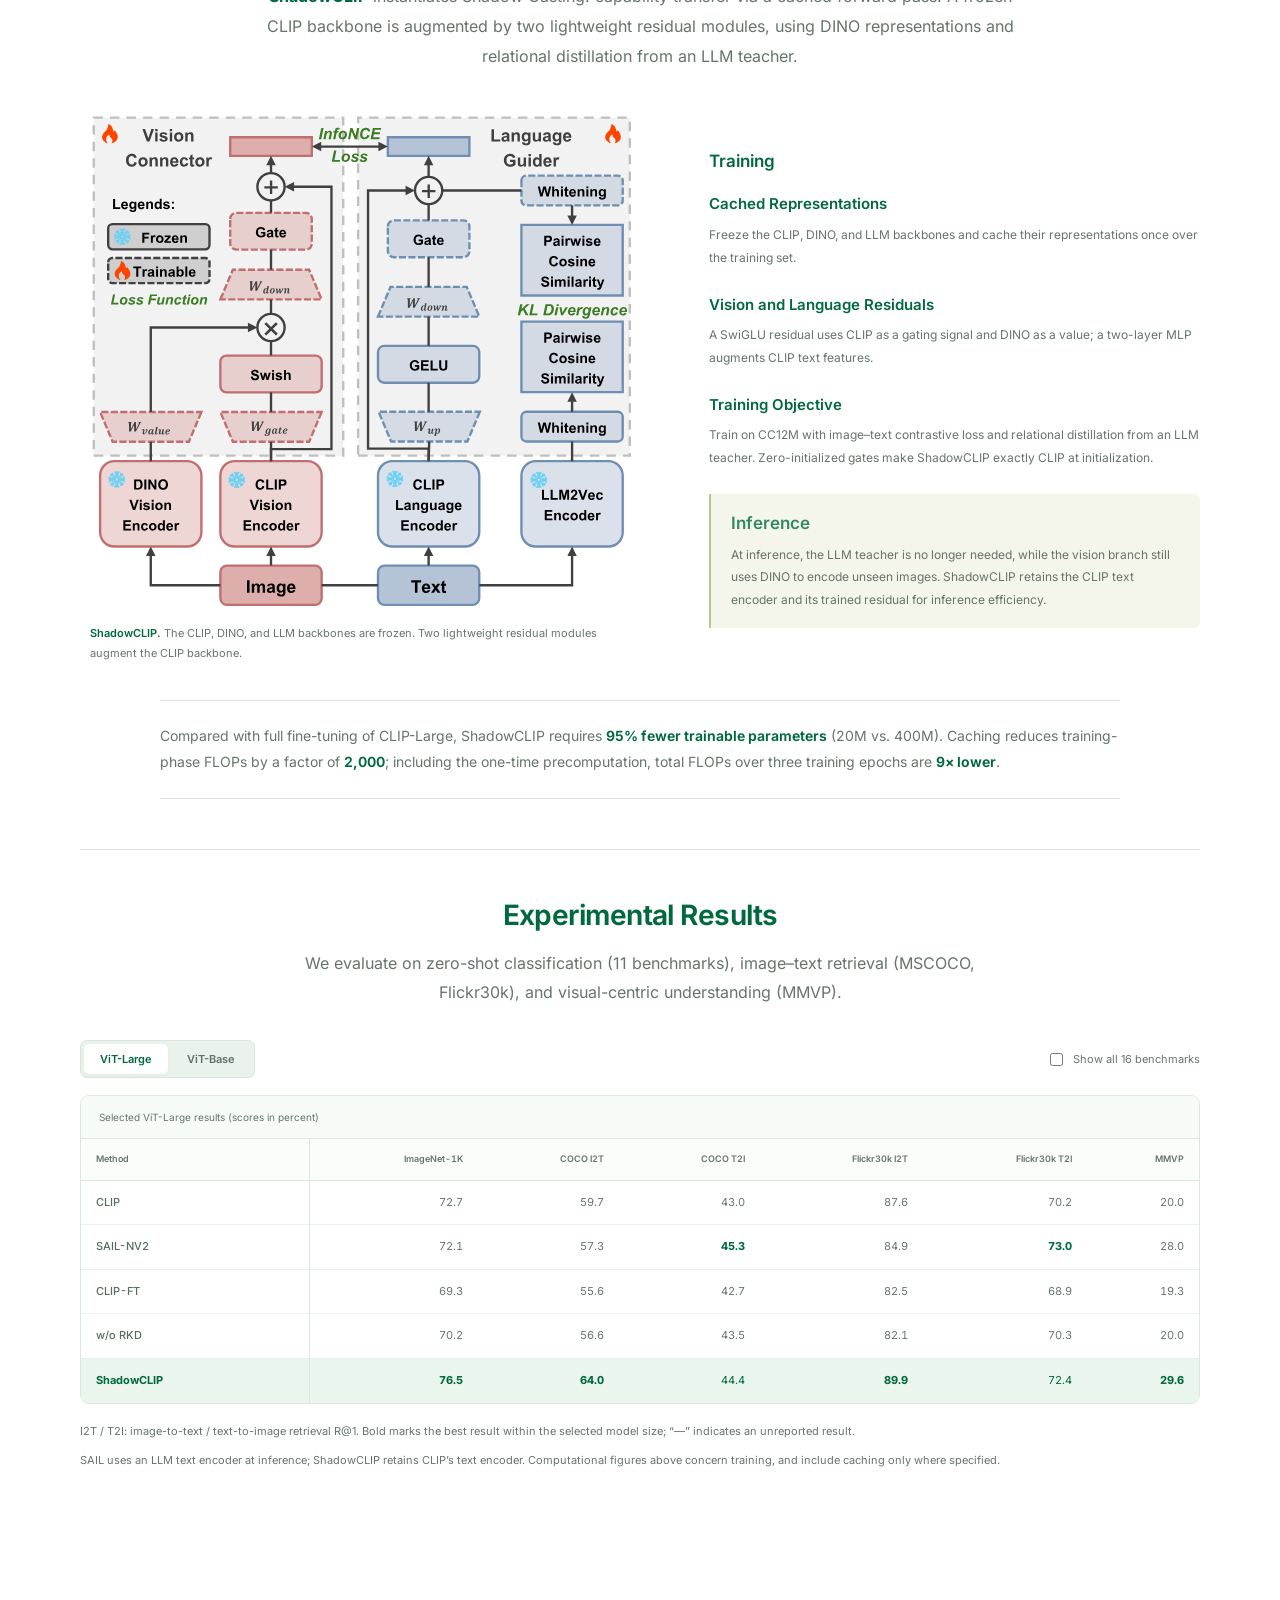
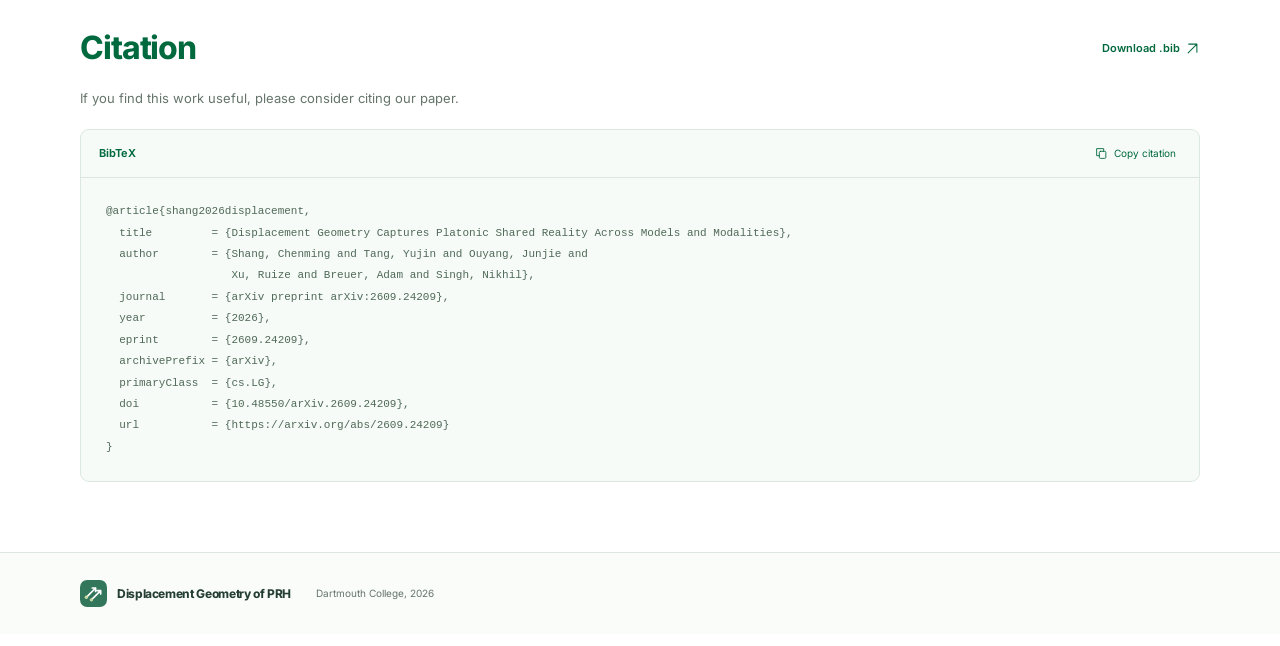
==== commit 4604eb83: "Restore map illustration and align geometry styles and application headings" ====
--- a/index.html
+++ b/index.html
@@ -24,7 +24,7 @@
   <meta name="citation_pdf_url" content="https://arxiv.org/pdf/2609.24209">
   <link rel="icon" type="image/svg+xml" href="assets/favicon.svg?v=green-20261029">
   <link rel="preload" href="assets/fonts/inter-latin.woff2" as="font" type="font/woff2" crossorigin>
-  <link rel="stylesheet" href="styles.css?v=paper-editorial-20261030">
+  <link rel="stylesheet" href="styles.css?v=map-hierarchy-20261102">
   <script src="app.js?v=paper-editorial-20261030" defer></script>
 </head>
 <body>
@@ -42,7 +42,7 @@
       <a href="#top" class="brand"><img src="assets/favicon.svg?v=green-20261029" width="29" height="29" alt=""><span>Displacement Geometry of PRH</span></a>
       <button class="nav-toggle" aria-expanded="false" aria-controls="main-nav" aria-label="Open navigation"><span></span><span></span></button>
       <nav id="main-nav" aria-label="Main navigation">
-        <a href="#geometry">Geometry</a><a href="#experiments">Experiments</a><a href="#application">ShadowCLIP</a><a href="#citation">Citation</a>
+        <a href="#geometry">Geometry</a><a href="#experiments">Experiments</a><a href="#application">Application</a><a href="#citation">Citation</a>
       </nav>
     </div>
   </header>
@@ -76,7 +76,7 @@
     <section class="section section-tinted opening-section" id="metaphor">
       <div class="container">
         
-        <div class="opening-layout">
+        <div class="opening-layout"><figure class="metaphor-figure"><img src="assets/metaphor.png" width="1536" height="1024" alt="The same New York–Chicago journey shown on different maps and in different coordinate systems."></figure>
         
         <div class="opening-copy"><p><strong>Two maps of the same city need not agree on coordinates to give you similar directions.</strong> The displacement vectors between landmarks are preserved, even when their absolute positions on the page are not.</p><p>Neural networks enjoy an analogous freedom: each learns its own coordinate system. After alignment, does the displacement between two samples in one model point in the same direction as the displacement in another?</p></div>
         </div>
@@ -194,7 +194,8 @@
     </section>
     <section class="section" id="application">
       <div class="container">
-        <div class="section-heading"><h2>ShadowCLIP</h2><p><strong>ShadowCLIP</strong> instantiates Shadow Casting: capability transfer via a cached forward pass. A frozen CLIP backbone is augmented by two lightweight residual modules, using DINO representations and relational distillation from an LLM teacher.</p></div>
+        <div class="section-heading"><h2>Application</h2></div>
+        <div class="section-heading application-part-heading"><h3>ShadowCLIP</h3><p><strong>ShadowCLIP</strong> instantiates Shadow Casting: capability transfer via a cached forward pass. A frozen CLIP backbone is augmented by two lightweight residual modules, using DINO representations and relational distillation from an LLM teacher.</p></div>
         <div class="shadow-layout"><figure class="architecture"><div class="figure-frame"><img src="assets/figures/framework.svg" loading="lazy" width="689" height="629" alt="ShadowCLIP architecture: a gated SwiGLU combines frozen CLIP and DINO visual features; a residual MLP on CLIP text features receives relational distillation from LLM2Vec."></div><figcaption><strong>ShadowCLIP.</strong> The CLIP, DINO, and LLM backbones are frozen. Two lightweight residual modules augment the CLIP backbone.</figcaption></figure><div class="shadow-steps"><section class="training-phase" aria-labelledby="training-phase-title"><h3 class="phase-label" id="training-phase-title">Training</h3><div class="training-step"><div><h4>Cached Representations</h4><p>Freeze the CLIP, DINO, and LLM backbones and cache their representations once over the training set.</p></div></div><div class="training-step"><div><h4>Vision and Language Residuals</h4><p>A SwiGLU residual uses CLIP as a gating signal and DINO as a value; a two-layer MLP augments CLIP text features.</p></div></div><div class="training-step"><div><h4>Training Objective</h4><p>Train on CC12M with image–text contrastive loss and relational distillation from an LLM teacher. Zero-initialized gates make ShadowCLIP exactly CLIP at initialization.</p></div></div></section><section class="inference-note" aria-labelledby="inference-phase-title"><h3 class="phase-label" id="inference-phase-title">Inference</h3><p>At inference, the LLM teacher is no longer needed, while the vision branch still uses DINO to encode unseen images. ShadowCLIP retains the CLIP text encoder and its trained residual for inference efficiency.</p></section></div></div>
         <p class="compute-note">Compared with full fine-tuning of CLIP-Large, ShadowCLIP requires <strong>95% fewer trainable parameters</strong> (20M vs. 400M). Caching reduces training-phase FLOPs by a factor of <strong>2,000</strong>; including the one-time precomputation, total FLOPs over three training epochs are <strong>9× lower</strong>.</p>
         <div class="application-results" id="results">
@@ -225,7 +226,7 @@
     </section>
   </main>
 
-  <footer><div class="container footer-inner"><a class="brand" href="#top"><img src="assets/favicon.svg?v=green-20261029" alt="" width="27" height="27"><span>Displacement Geometry</span></a><p>Dartmouth College, 2026</p></div></footer>
+  <footer><div class="container footer-inner"><a class="brand" href="#top"><img src="assets/favicon.svg?v=green-20261029" alt="" width="27" height="27"><span>Displacement Geometry of PRH</span></a><p>Dartmouth College, 2026</p></div></footer>
 
   <noscript><p class="noscript-note">The paper, figures, and ViT-Large results are available without JavaScript. Enable JavaScript to switch result views and copy the citation.</p></noscript>
 </body>
--- a/styles.css
+++ b/styles.css
@@ -44,7 +44,7 @@
 .geometry-pair{display:grid;gap:32px;align-items:start}
 .geometry-card{min-width:0}
 .geometry-card>h3{font-size:22px;line-height:1.35;text-align:center;margin:0 0 22px;color:var(--accent)}
-.geometry-card:nth-child(2)>h3{color:var(--accent-secondary)}
+.geometry-card:nth-child(2)>h3{color:var(--accent)}
 .geometry-card .figure-frame{padding:22px;aspect-ratio:4 / 3;display:grid;place-items:center}
 .geometry-card .figure-frame img{width:100%;height:100%;min-height:0;object-fit:contain;aspect-ratio:auto}
 .geometry-card figcaption{font-size:13px;line-height:1.9;margin-top:19px}
@@ -179,7 +179,7 @@
 
 /* Shared green emphasis across the paper narrative. */
 .section-heading h2,.citation-heading h2,.experiment-heading h3,.application-results h3,.section-heading p strong{color:var(--accent)}
-.geometry-card:nth-child(2) figcaption strong{color:var(--accent-secondary)}
+.geometry-card:nth-child(2) figcaption strong{color:var(--accent)}
 
 /* Paper-led presentation: unnumbered sections and regular prose for compute. */
 .venue{text-align:center;color:#000;font-size:13px;font-weight:400;letter-spacing:0;margin:0 0 24px}
@@ -200,3 +200,12 @@
 .code-toolbar>span{font-size:11px;letter-spacing:0}
 @media(max-width:700px){.opening-section{padding-block:38px}.opening-copy{font-size:14px;line-height:1.85}.training-step p{font-size:13px}}
 @media(max-width:450px){.venue{font-size:11px}.opening-copy{font-size:13px}.compute-note{font-size:12px}.training-step p{font-size:12px}}
+
+/* Map illustration and matching application subheadings. */
+.opening-layout{display:grid;grid-template-columns:1.1fr .9fr;align-items:center;gap:44px}
+.opening-layout .opening-copy{margin:0;max-width:none}
+.opening-layout .metaphor-figure{margin:0;min-width:0}
+.geometry-card figcaption{color:var(--muted)}
+.application-part-heading h3,.application-results .section-heading h3{font-size:28px;line-height:1.25;color:var(--accent);margin:0 0 16px;font-weight:650}
+@media(max-width:850px){.opening-layout{gap:28px}}
+@media(max-width:700px){.opening-layout{grid-template-columns:1fr;gap:24px}.opening-layout .metaphor-figure{max-width:560px;margin-inline:auto}.application-part-heading h3,.application-results .section-heading h3{font-size:25px}}
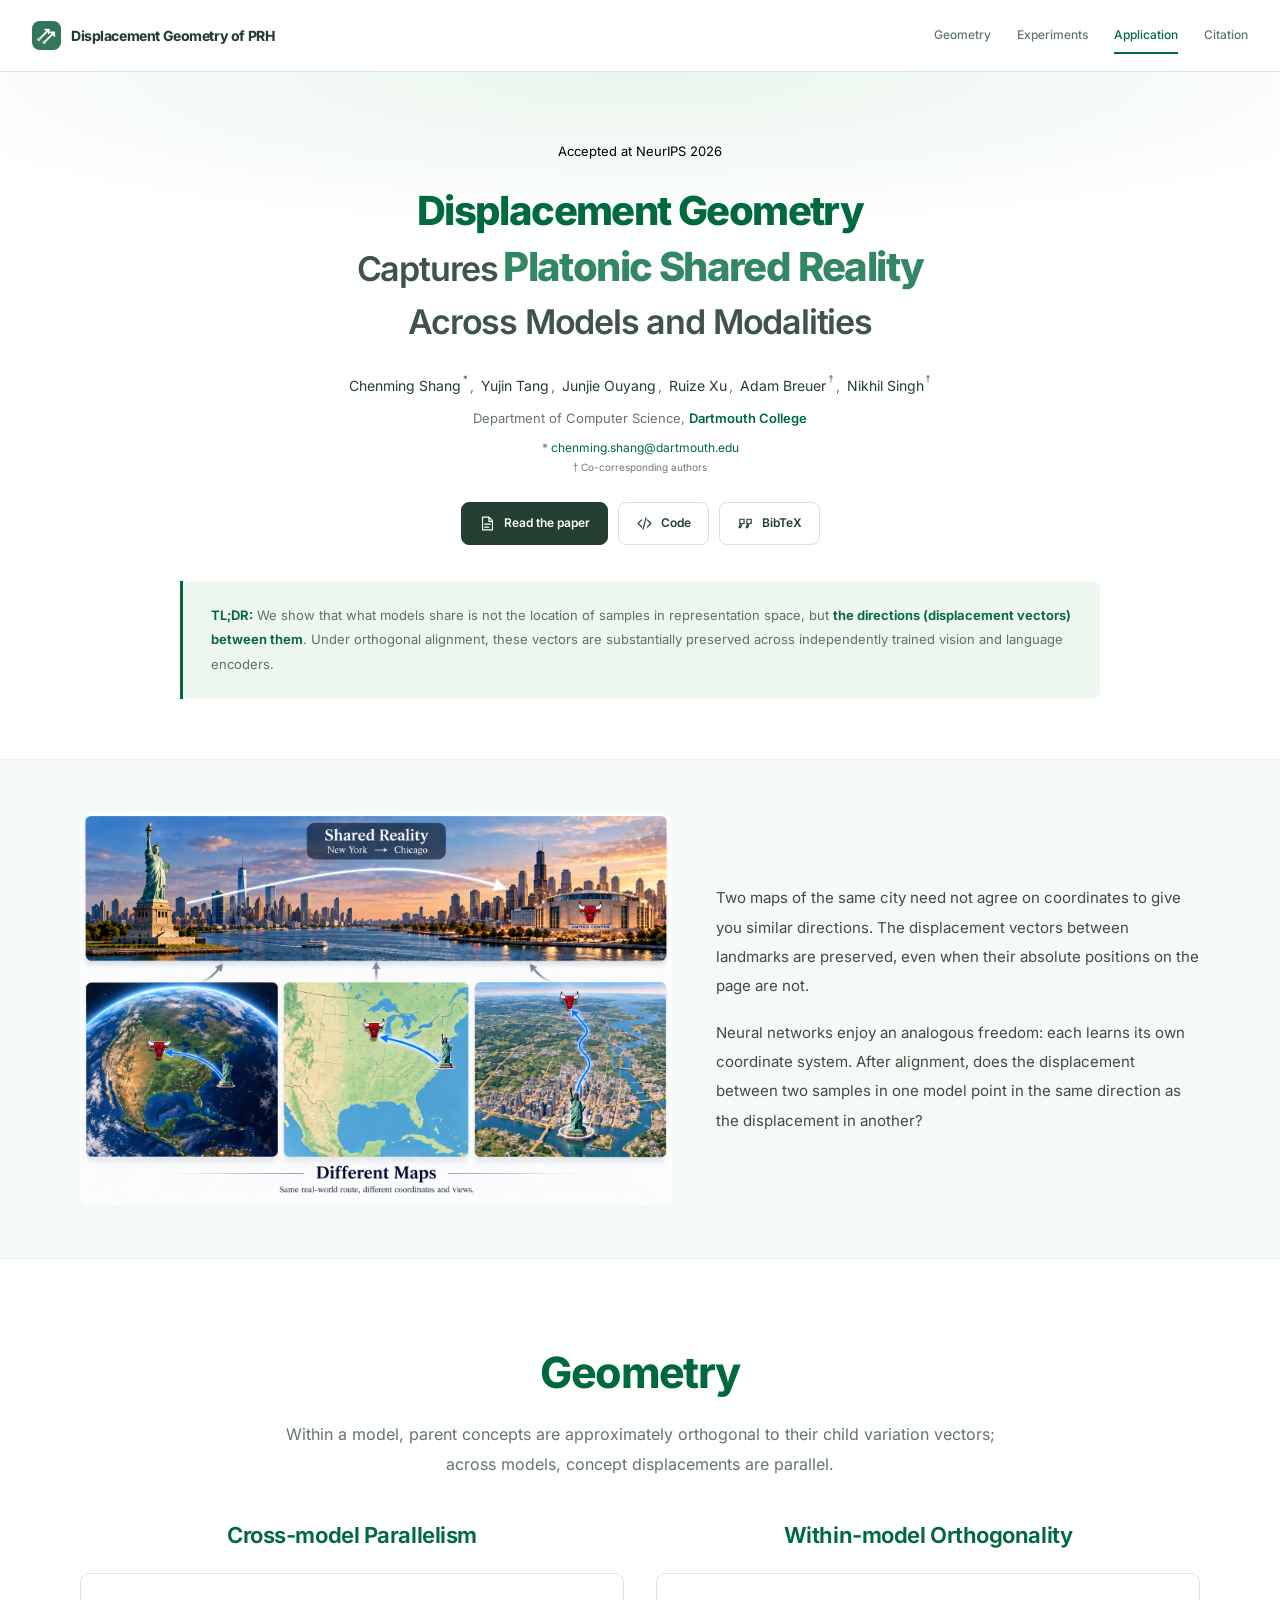
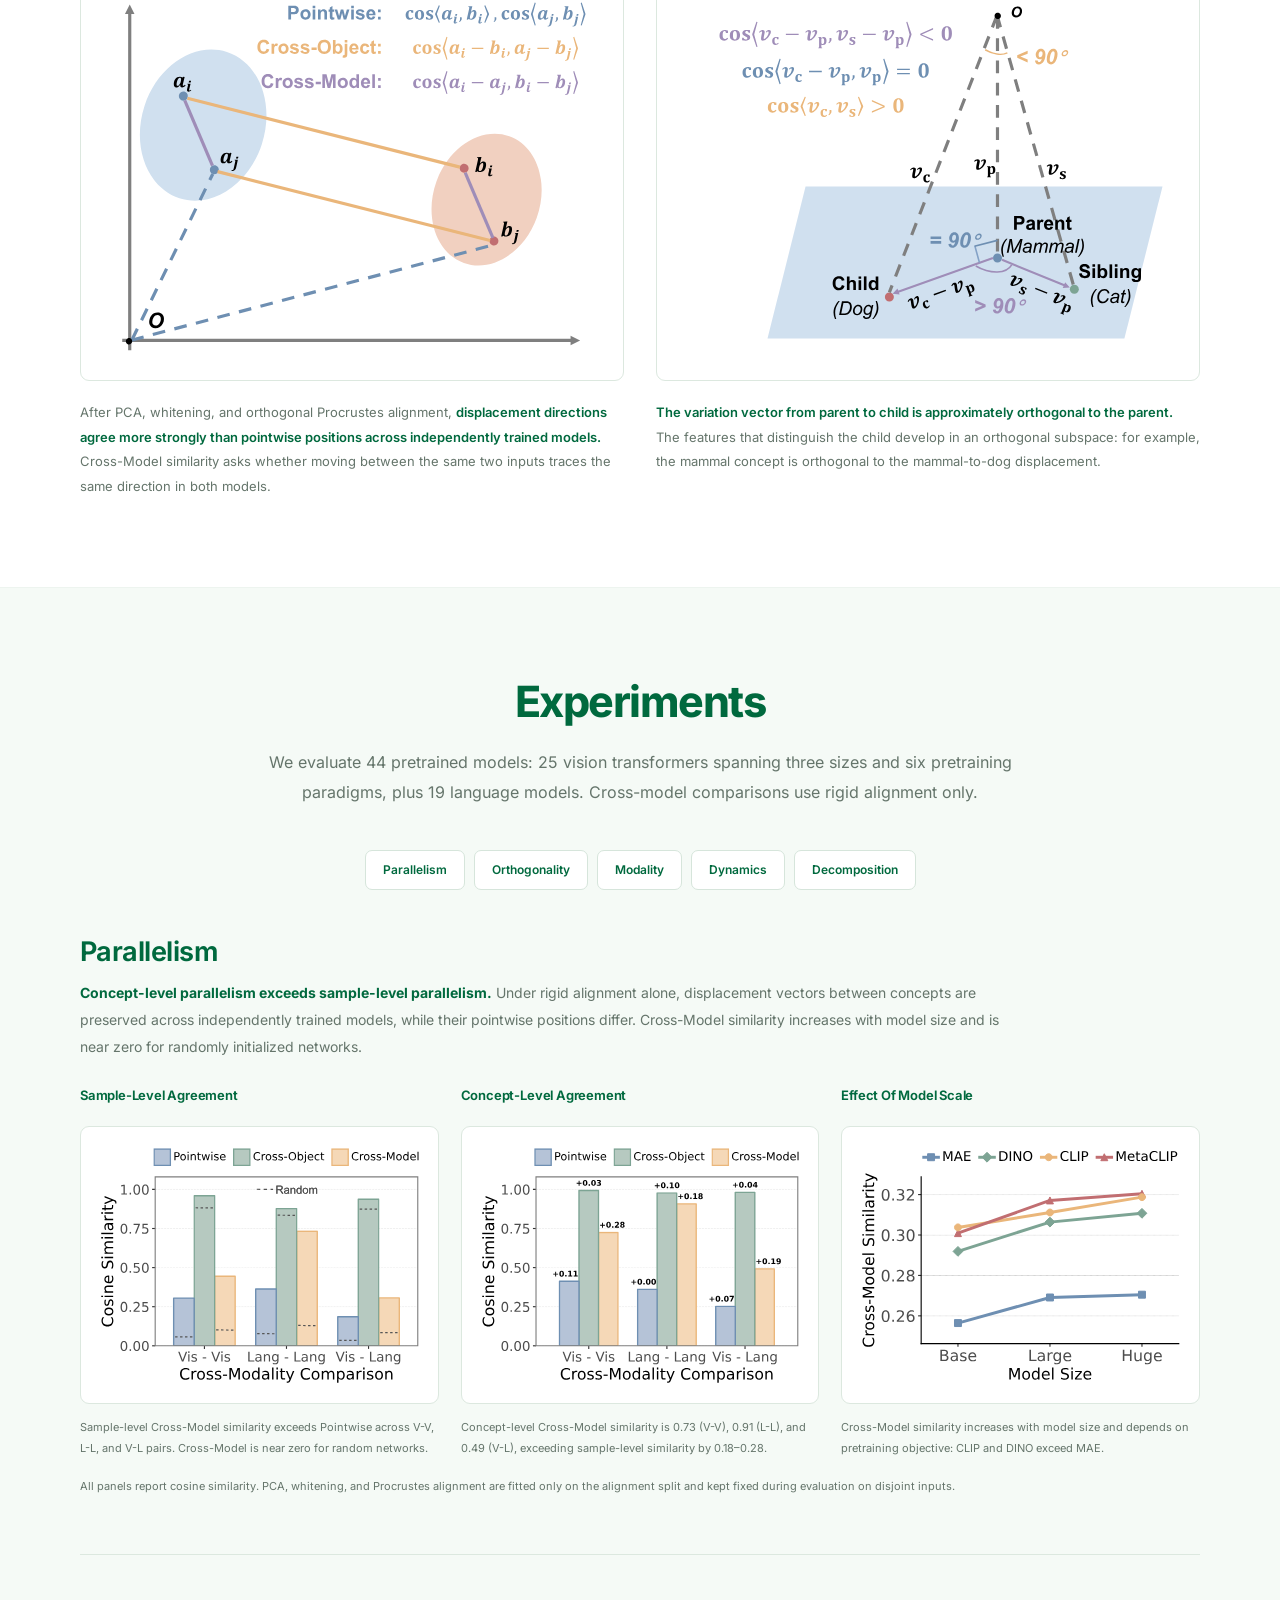
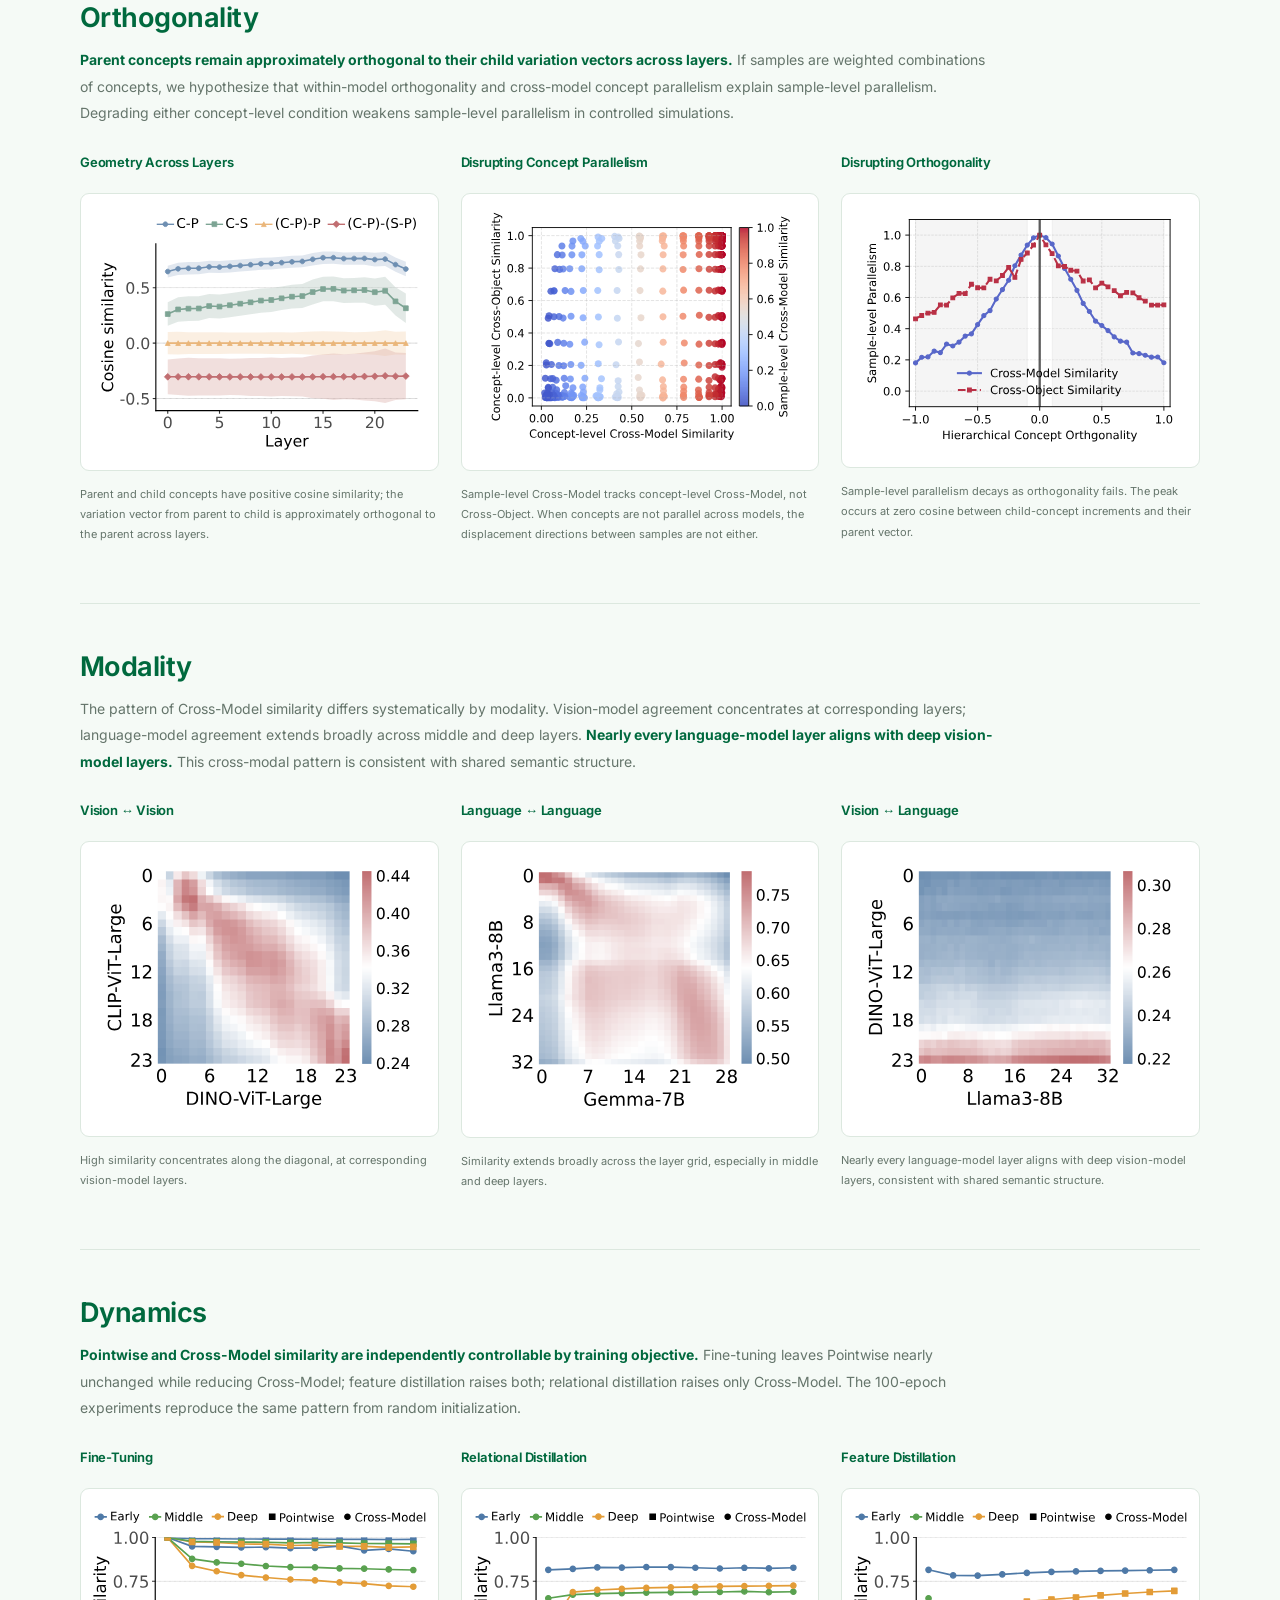
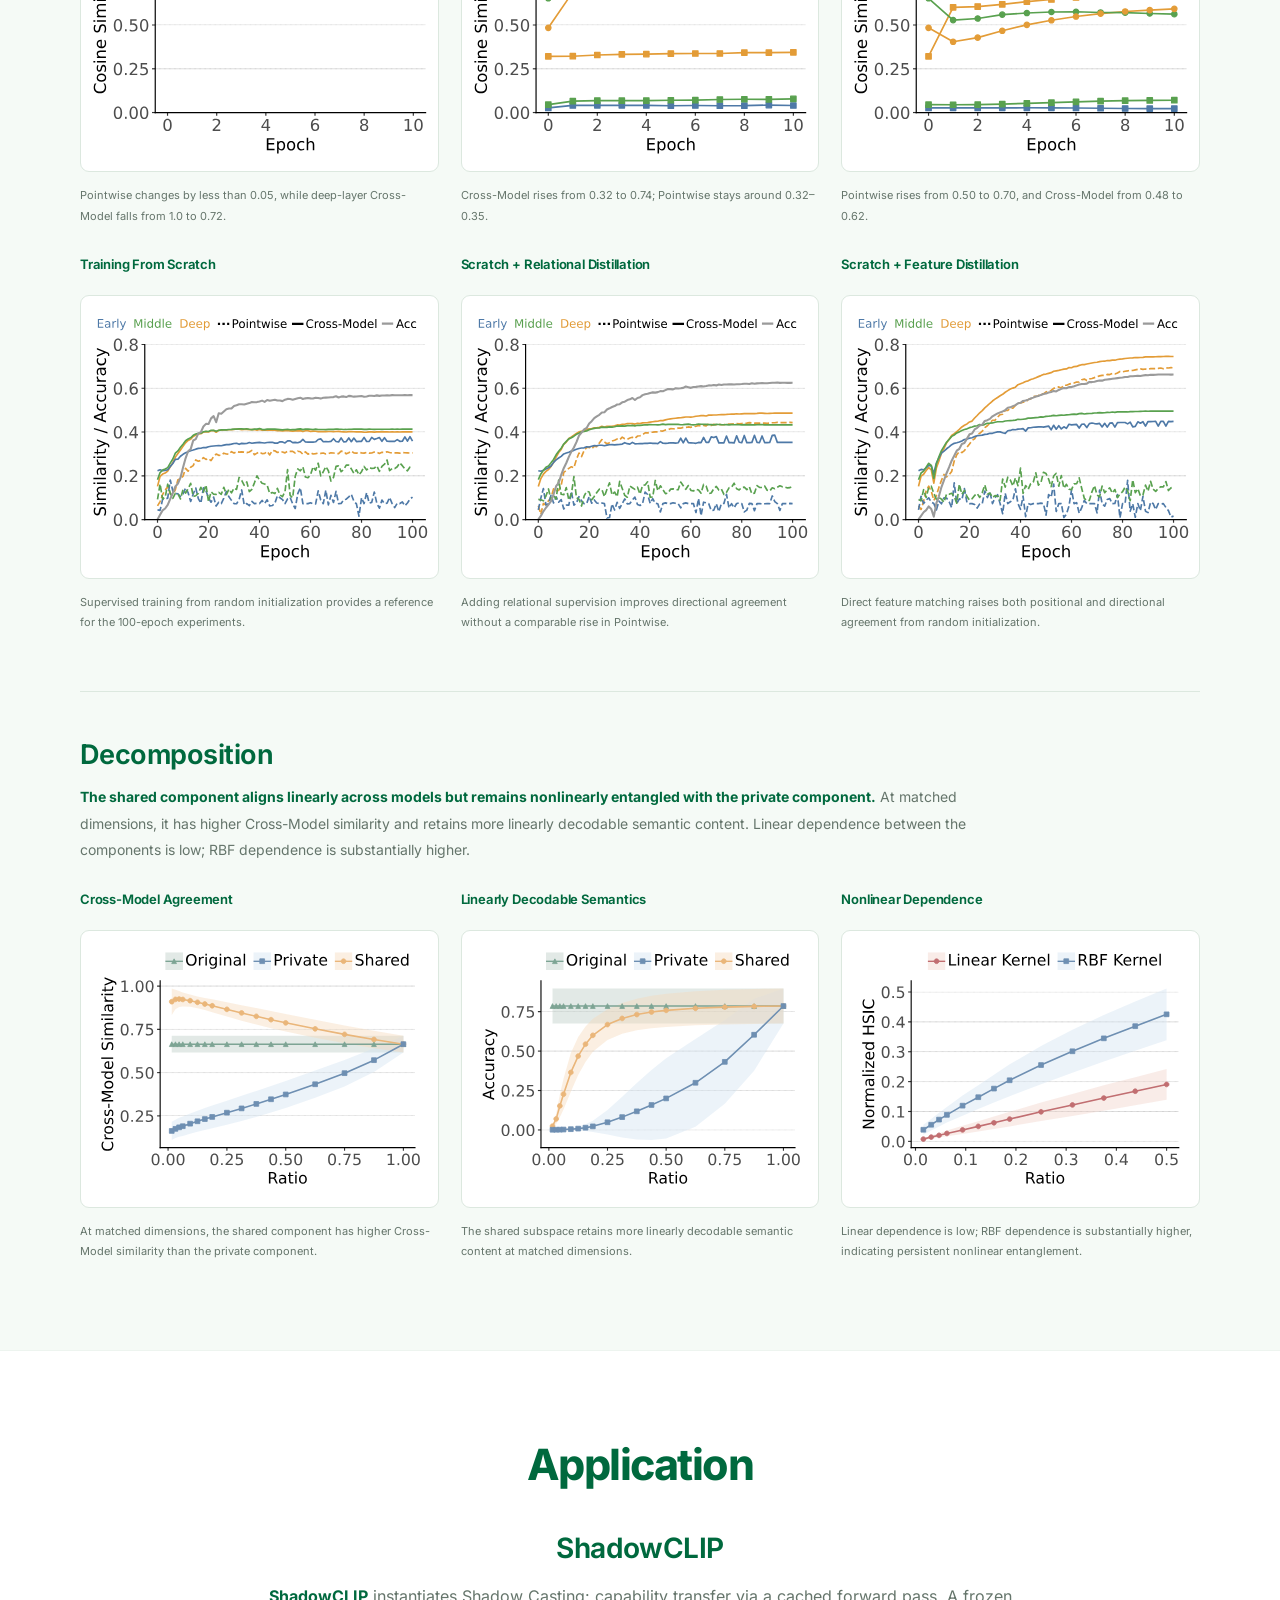
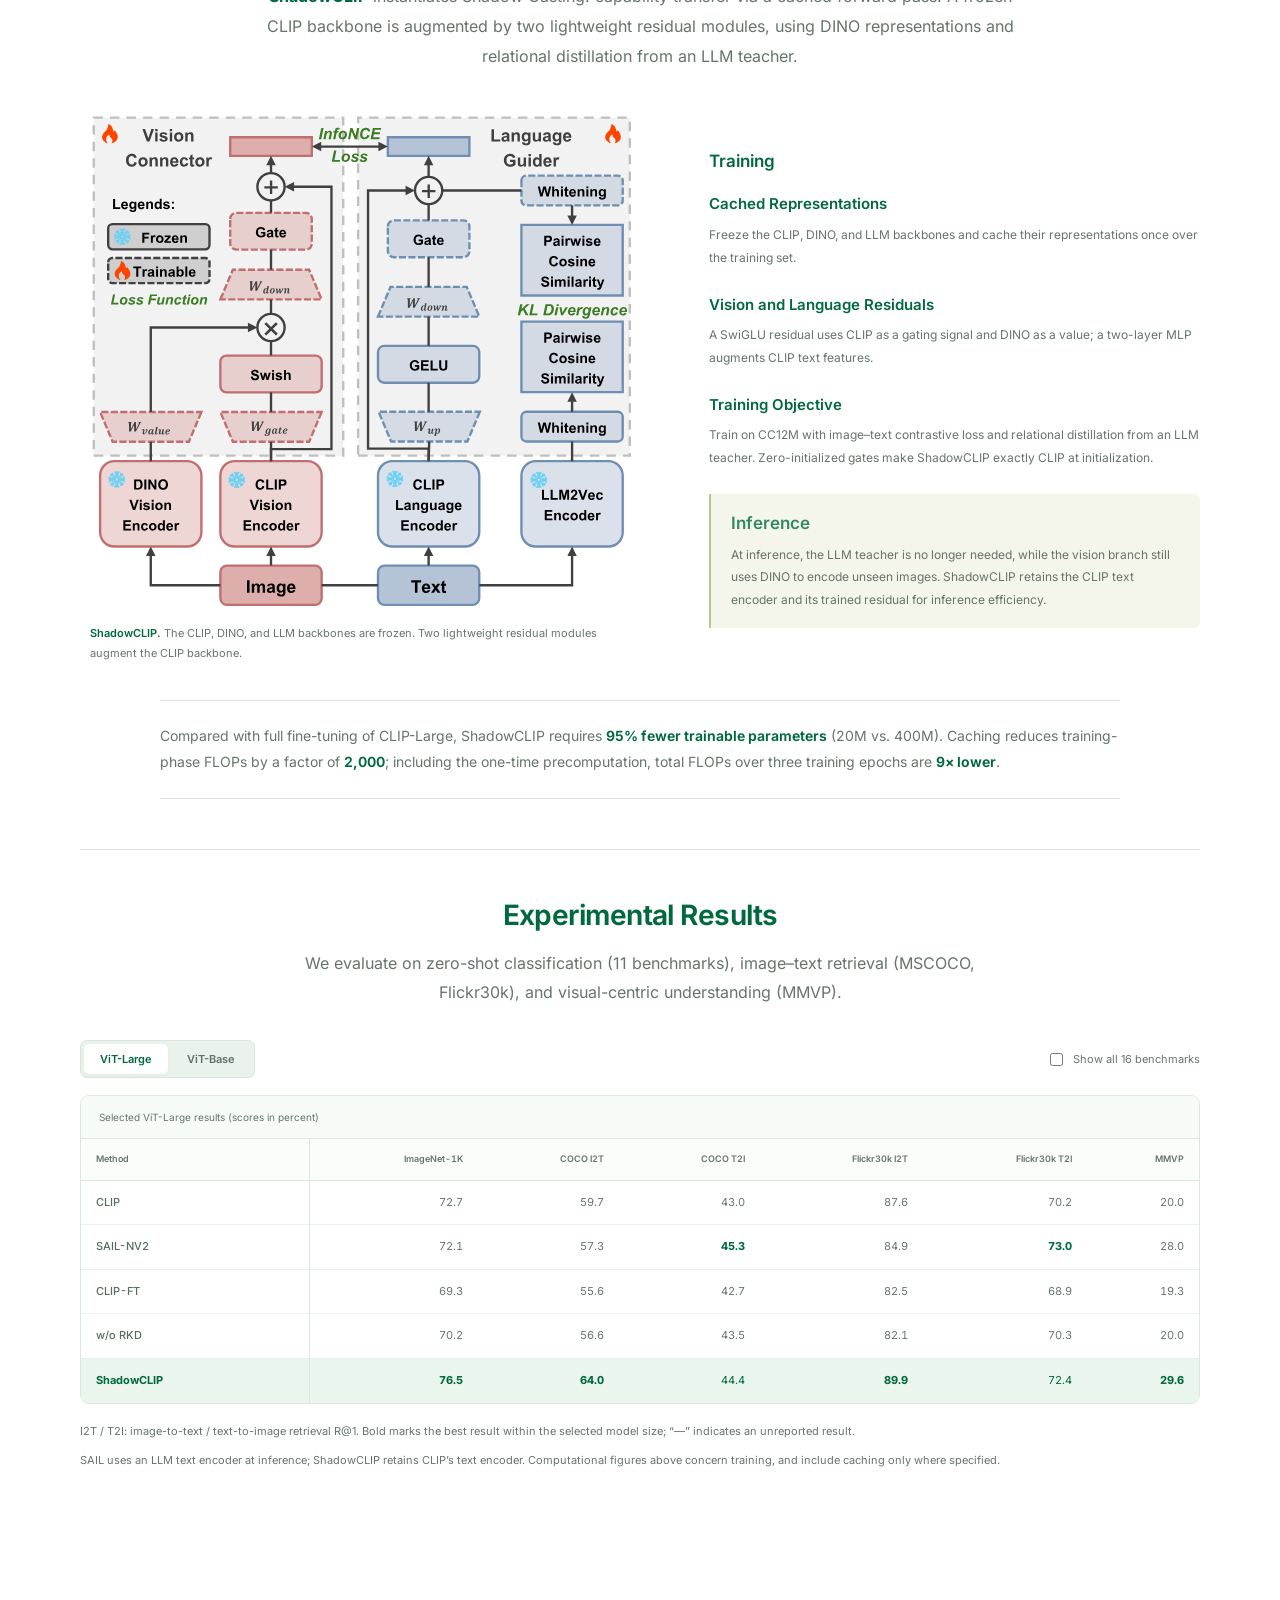
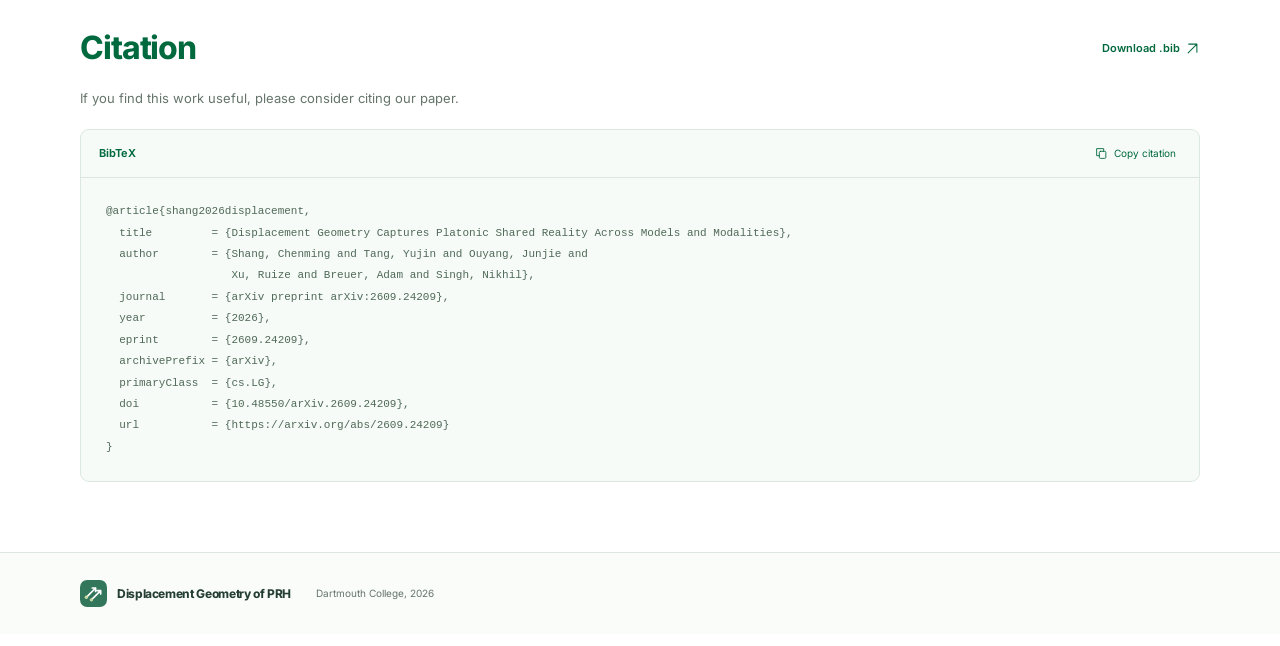
==== commit fb9404f6: "Add inline TL;DR label and link authors to personal websites" ====
--- a/index.html
+++ b/index.html
@@ -53,12 +53,12 @@
         <p class="venue">Accepted at NeurIPS 2026</p>
         <h1><strong class="title-main">Displacement Geometry</strong><span class="title-middle"><span class="title-connector">Captures</span> <strong class="title-platonic">Platonic Shared Reality</strong></span><span class="title-rest">Across Models and Modalities</span></h1>
         <div class="authors" aria-label="Authors">
-          <a class="author-lead" href="mailto:chenming.shang@dartmouth.edu">Chenming Shang<sup>*</sup></a><span class="author-comma">,</span>
-          <a href="mailto:Yujin.Tang.GR@dartmouth.edu">Yujin Tang</a><span class="author-comma">,</span>
-          <a href="mailto:Jun.Jie.Ou.Yang.GR@dartmouth.edu">Junjie Ouyang</a><span class="author-comma">,</span>
-          <a href="mailto:Ruize.Xu.GR@dartmouth.edu">Ruize Xu</a><span class="author-comma">,</span>
-          <a href="mailto:Adam.Breuer@dartmouth.edu">Adam Breuer<sup>†</sup></a><span class="author-comma">,</span>
-          <a href="mailto:Nikhil.U.Singh@dartmouth.edu">Nikhil Singh<sup>†</sup></a>
+          <a class="author-lead" href="https://helloscm.github.io/">Chenming Shang<sup>*</sup></a><span class="author-comma">,</span>
+          <a href="https://yyyujintang.github.io/">Yujin Tang</a><span class="author-comma">,</span>
+          <a href="https://jouyang08.github.io/">Junjie Ouyang</a><span class="author-comma">,</span>
+          <a href="https://rick-xu315.github.io/">Ruize Xu</a><span class="author-comma">,</span>
+          <a href="https://www.adambreuer.com/">Adam Breuer<sup>†</sup></a><span class="author-comma">,</span>
+          <a href="https://nsingh1.host.dartmouth.edu/">Nikhil Singh<sup>†</sup></a>
         </div>
         <p class="affiliation">Department of Computer Science, <strong>Dartmouth College</strong></p>
         <p class="contact-note">* <a href="mailto:chenming.shang@dartmouth.edu">chenming.shang@dartmouth.edu</a></p>
@@ -68,7 +68,7 @@
           <a class="button" href="https://github.com/HelloSCM/Platonic_Representation_Displacement" target="_blank" rel="noopener"><svg><use href="#icon-code"/></svg>Code</a>
           <a class="button" href="#citation"><svg><use href="#icon-quote"/></svg>BibTeX</a>
         </div>
-        <div class="tldr"><p>We show that what models share is not the location of samples in representation space, but <strong>the directions (displacement vectors) between them</strong>. Under orthogonal alignment, these vectors are substantially preserved across independently trained vision and language encoders.</p></div>
+        <div class="tldr"><p><strong>TL;DR:</strong> We show that what models share is not the location of samples in representation space, but <strong>the directions (displacement vectors) between them</strong>. Under orthogonal alignment, these vectors are substantially preserved across independently trained vision and language encoders.</p></div>
 
       </div>
     </section>
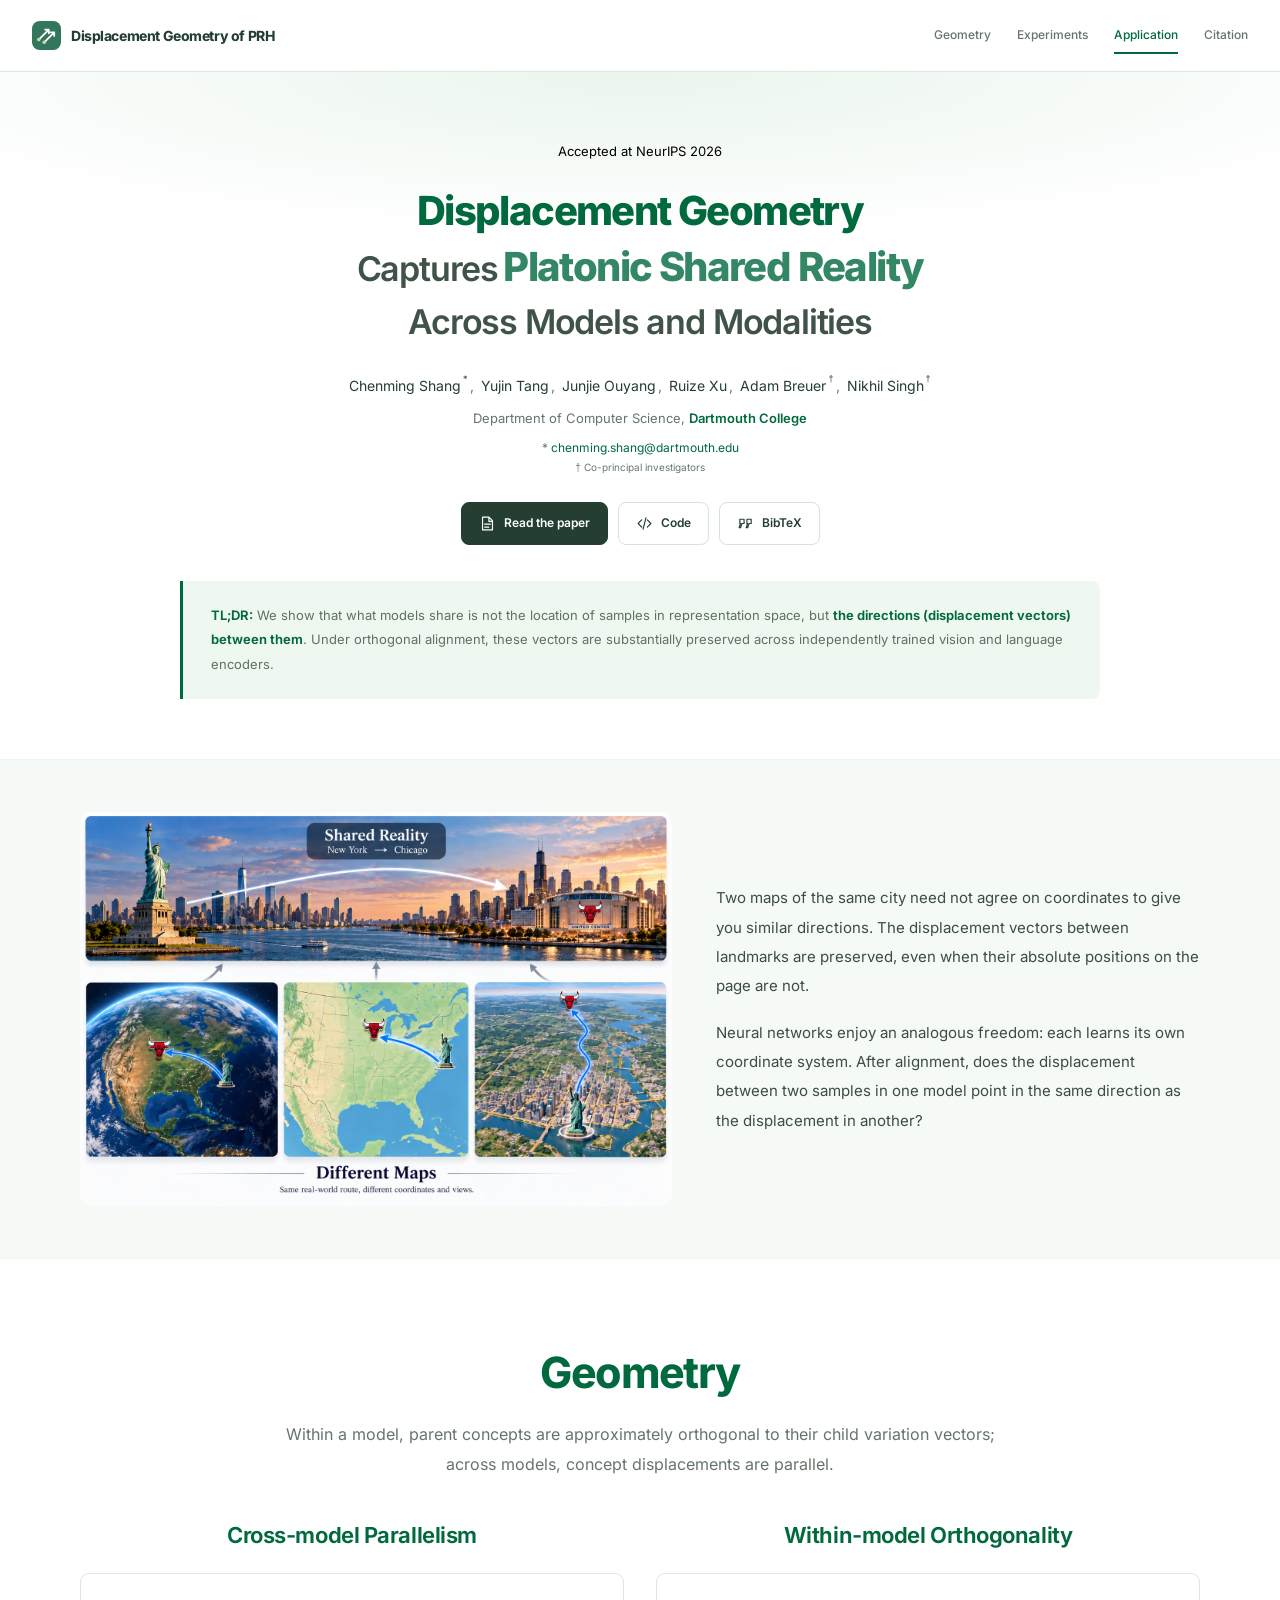
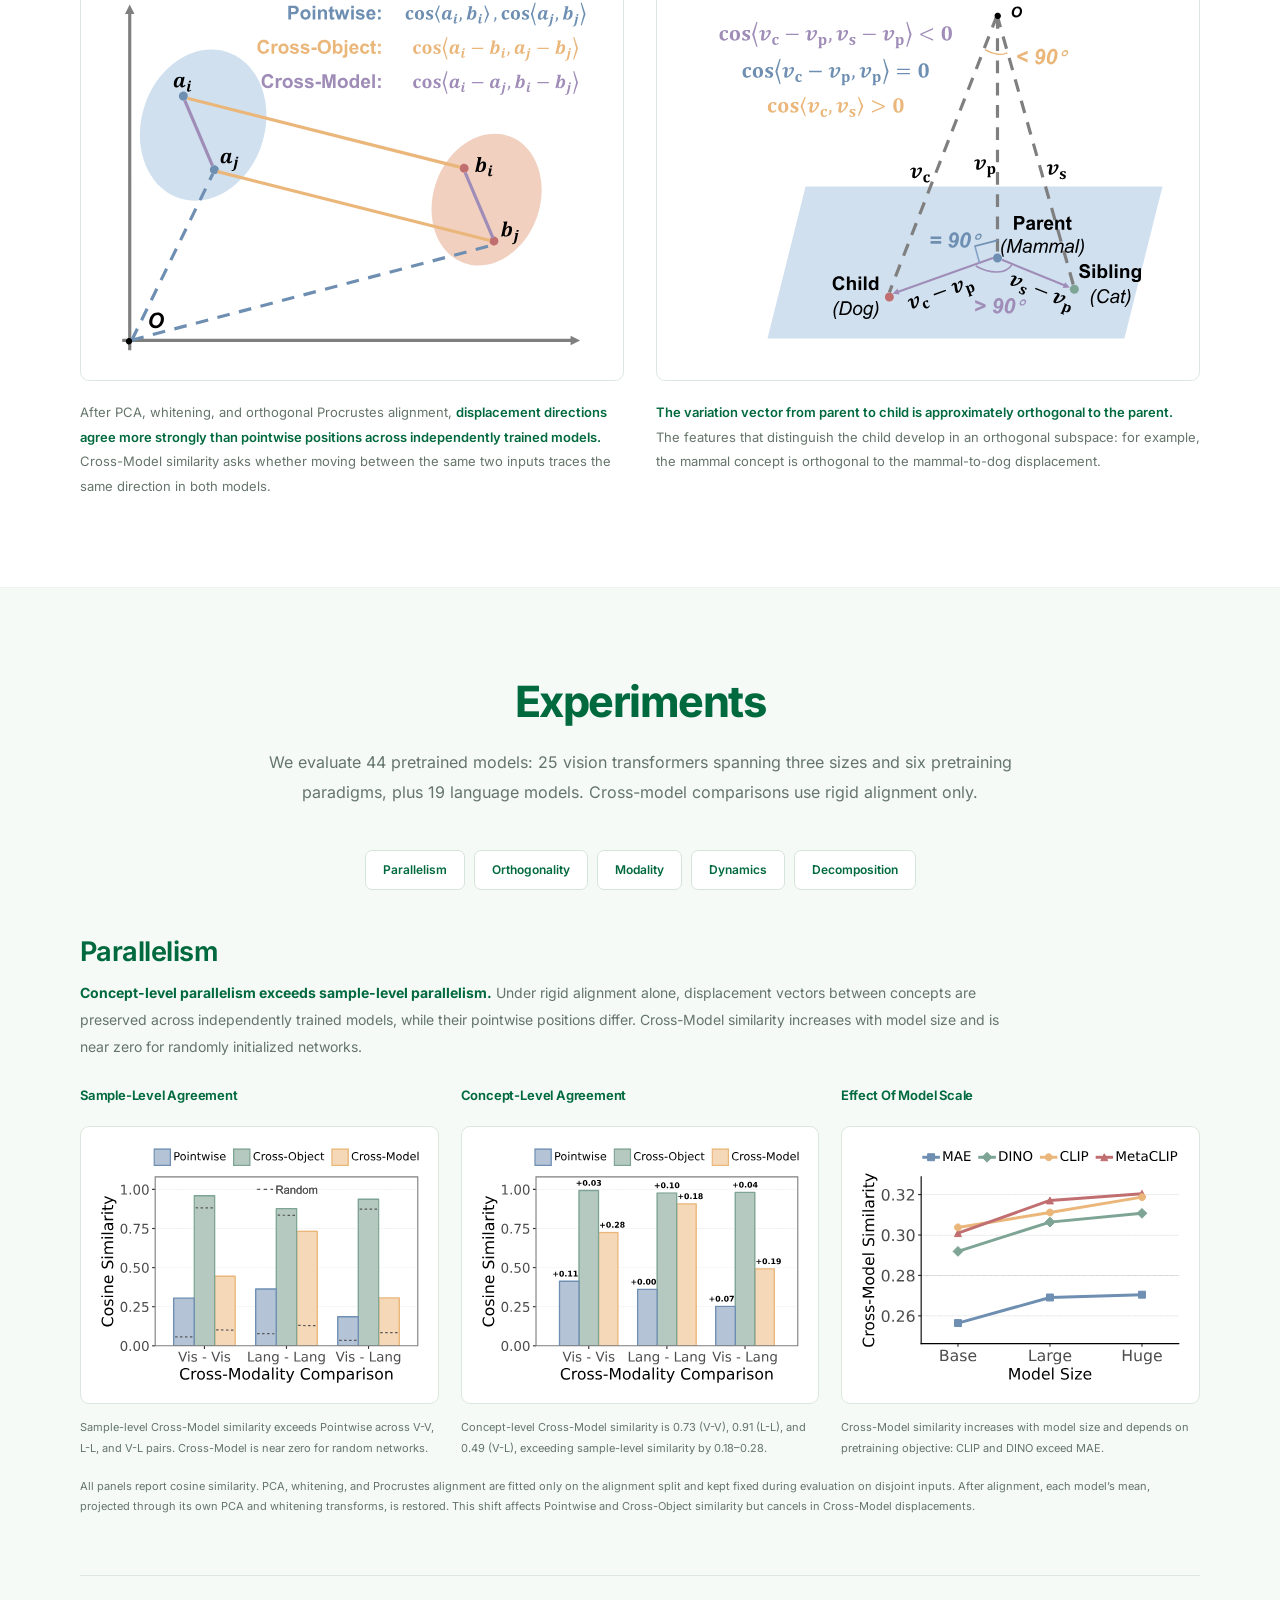
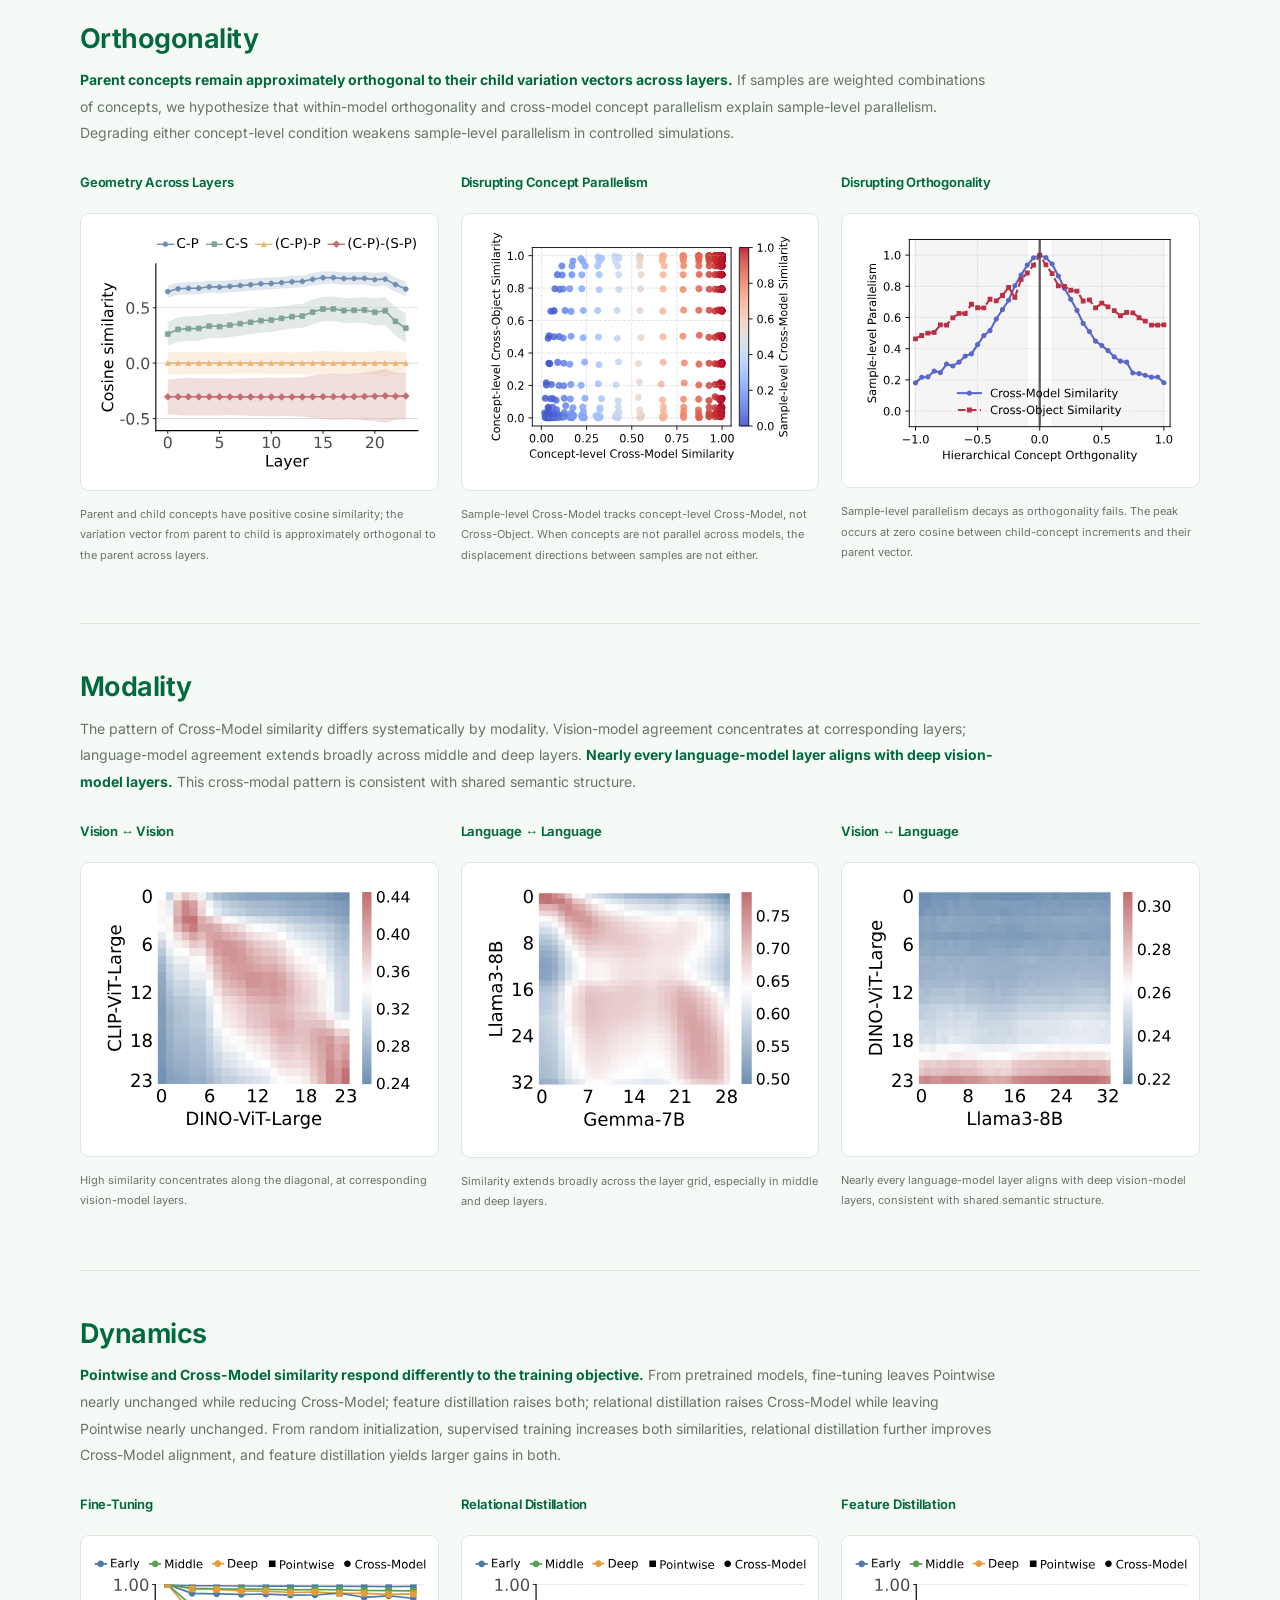
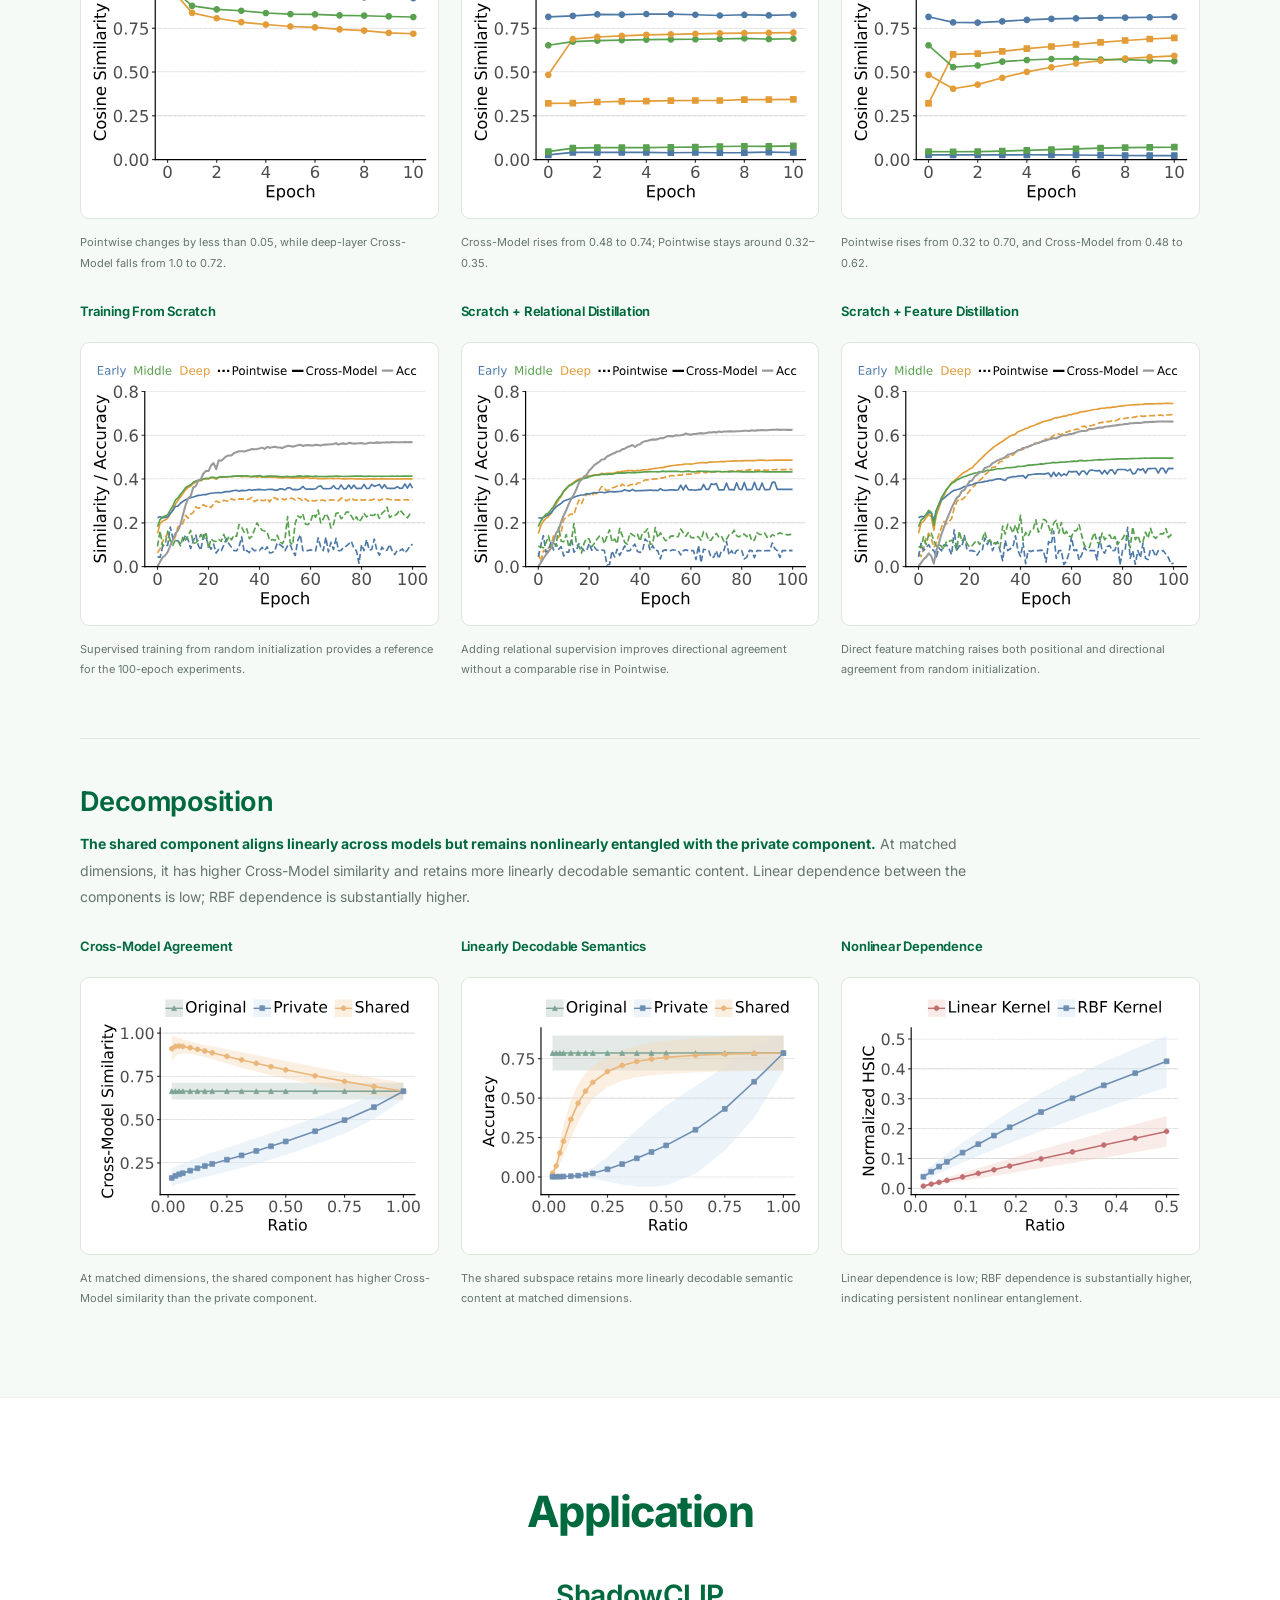
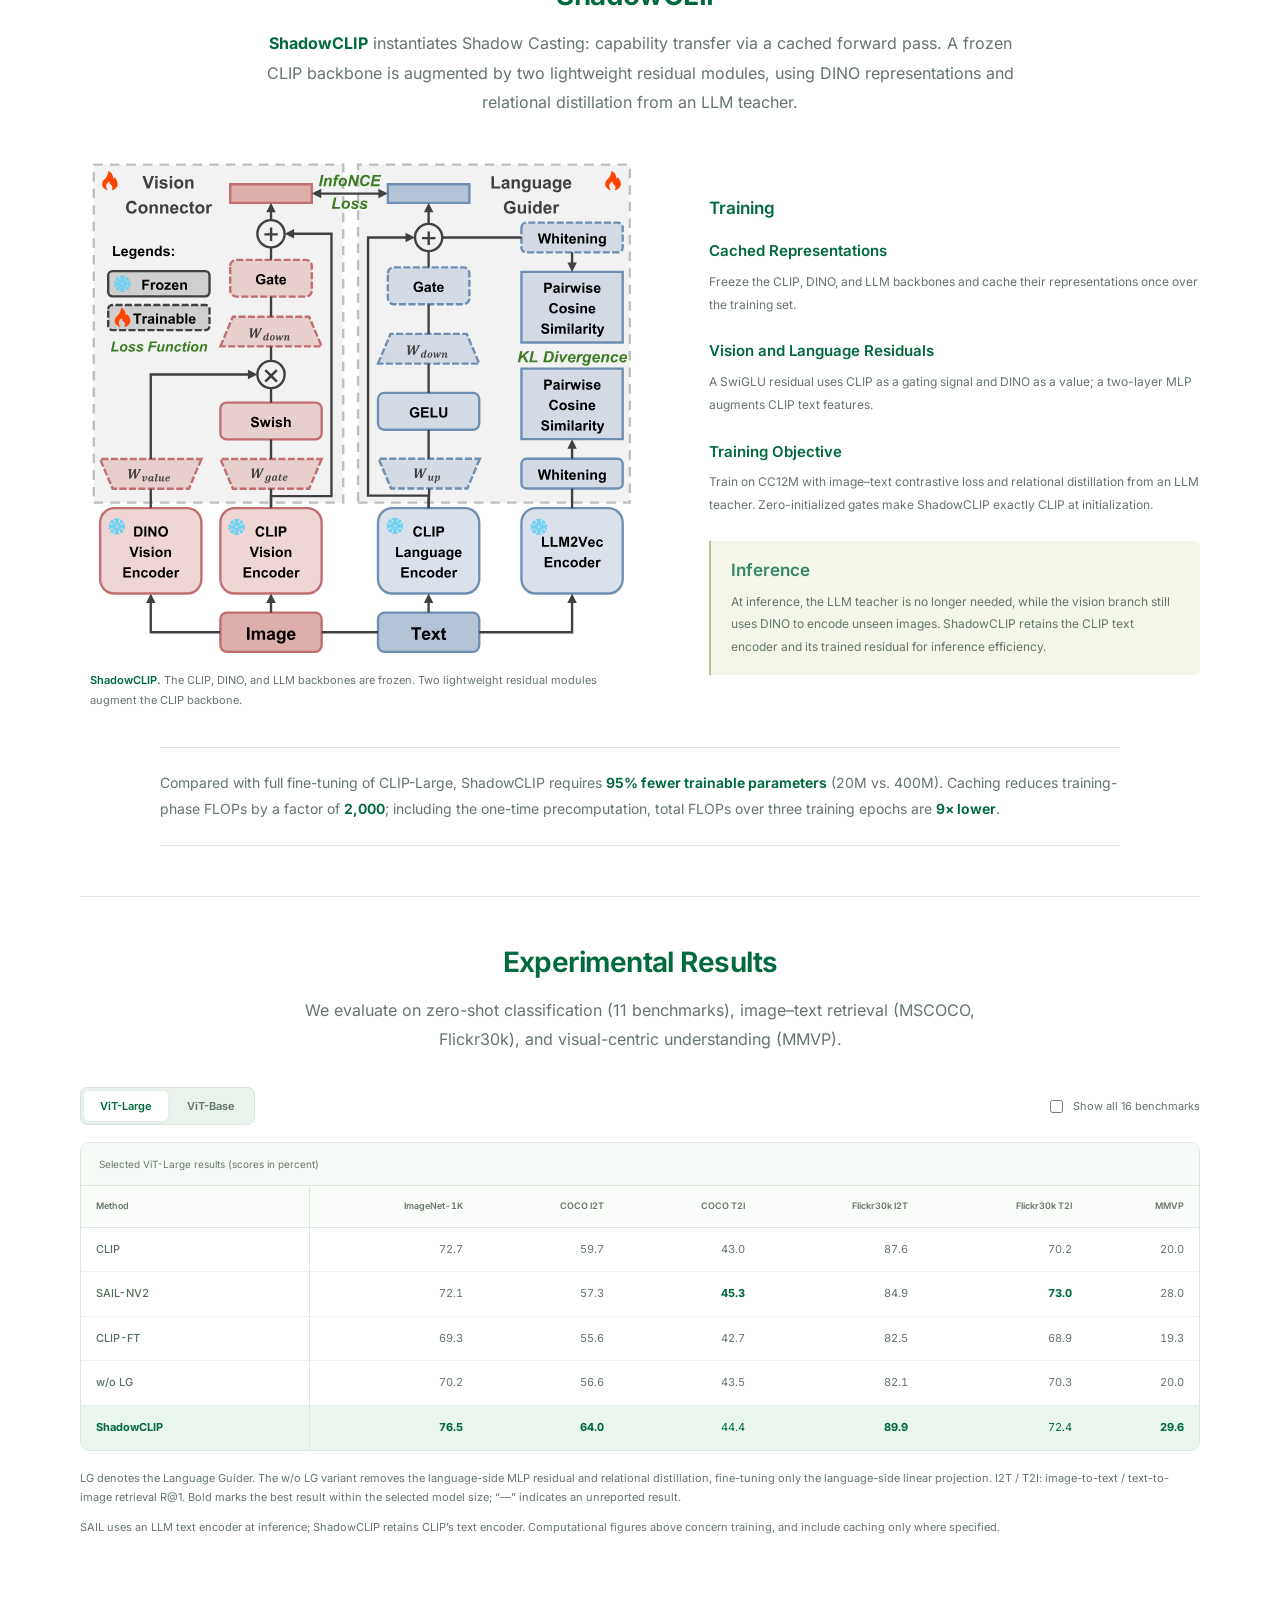
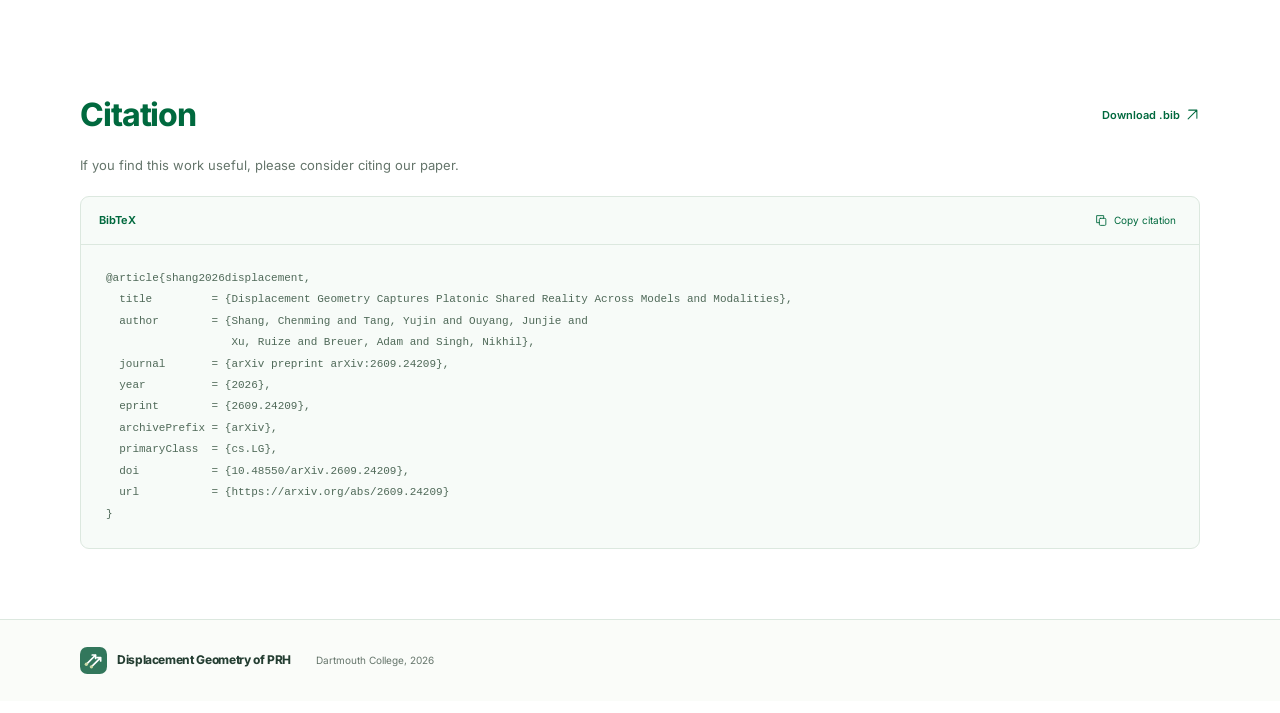
==== commit e0525c58: "Sync project page wording and ablation labels with final paper" ====
--- a/index.html
+++ b/index.html
@@ -1,233 +1,233 @@
-<!doctype html>
-<html lang="en">
-<head>
-  <meta charset="utf-8">
-  <meta name="viewport" content="width=device-width, initial-scale=1">
-  <meta name="theme-color" content="#eaf5ed">
-  <title>Displacement Geometry of PRH</title>
-  <meta name="description" content="We show that what models share is not the location of samples in representation space, but the directions (displacement vectors) between them.">
-  <link rel="canonical" href="https://helloscm.github.io/Platonic_Representation_Displacement/">
-  <meta property="og:type" content="website">
-  <meta property="og:url" content="https://helloscm.github.io/Platonic_Representation_Displacement/">
-  <meta property="og:title" content="Displacement Geometry Captures Platonic Shared Reality Across Models and Modalities">
-  <meta property="og:description" content="We show that what models share is not the location of samples in representation space, but the directions (displacement vectors) between them.">
-  <meta property="og:image" content="https://helloscm.github.io/Platonic_Representation_Displacement/assets/social-preview.png?v=paper-editorial-20261030">
-  <meta name="twitter:card" content="summary_large_image">
-  <meta name="citation_title" content="Displacement Geometry Captures Platonic Shared Reality Across Models and Modalities">
-  <meta name="citation_author" content="Chenming Shang">
-  <meta name="citation_author" content="Yujin Tang">
-  <meta name="citation_author" content="Junjie Ouyang">
-  <meta name="citation_author" content="Ruize Xu">
-  <meta name="citation_author" content="Adam Breuer">
-  <meta name="citation_author" content="Nikhil Singh">
-  <meta name="citation_publication_date" content="2026/09/21">
-  <meta name="citation_pdf_url" content="https://arxiv.org/pdf/2609.24209">
-  <link rel="icon" type="image/svg+xml" href="assets/favicon.svg?v=green-20261029">
-  <link rel="preload" href="assets/fonts/inter-latin.woff2" as="font" type="font/woff2" crossorigin>
-  <link rel="stylesheet" href="styles.css?v=map-hierarchy-20261102">
-  <script src="app.js?v=paper-editorial-20261030" defer></script>
-</head>
-<body>
-  <a class="skip-link" href="#main">Skip to content</a>
-  <svg class="svg-defs" xmlns="http://www.w3.org/2000/svg" aria-hidden="true"><defs>
-    <symbol id="icon-paper" viewBox="0 0 24 24"><path d="M7 3h7l5 5v13H5V3h2Zm7 0v6h5M8 13h8M8 17h6"/></symbol>
-    <symbol id="icon-code" viewBox="0 0 24 24"><path d="m8 7-5 5 5 5m8-10 5 5-5 5M14 4l-4 16"/></symbol>
-    <symbol id="icon-arrow" viewBox="0 0 24 24"><path d="M5 19 19 5M6 5h13v13"/></symbol>
-    <symbol id="icon-copy" viewBox="0 0 24 24"><rect x="8" y="8" width="12" height="13" rx="2"/><path d="M16 8V3H3v13h5"/></symbol>
-    <symbol id="icon-quote" viewBox="0 0 24 24"><path d="M4 6h6v6H7l-2 6H3l2-6H4V6Zm10 0h6v6h-3l-2 6h-2l2-6h-1V6Z"/></symbol>
-  </defs></svg>
-
-  <header class="site-header">
-    <div class="nav-container">
-      <a href="#top" class="brand"><img src="assets/favicon.svg?v=green-20261029" width="29" height="29" alt=""><span>Displacement Geometry of PRH</span></a>
-      <button class="nav-toggle" aria-expanded="false" aria-controls="main-nav" aria-label="Open navigation"><span></span><span></span></button>
-      <nav id="main-nav" aria-label="Main navigation">
-        <a href="#geometry">Geometry</a><a href="#experiments">Experiments</a><a href="#application">Application</a><a href="#citation">Citation</a>
-      </nav>
-    </div>
-  </header>
-
-  <main id="main">
-    <section class="hero section" id="top">
-      <div class="container">
-        <p class="venue">Accepted at NeurIPS 2026</p>
-        <h1><strong class="title-main">Displacement Geometry</strong><span class="title-middle"><span class="title-connector">Captures</span> <strong class="title-platonic">Platonic Shared Reality</strong></span><span class="title-rest">Across Models and Modalities</span></h1>
-        <div class="authors" aria-label="Authors">
-          <a class="author-lead" href="https://helloscm.github.io/">Chenming Shang<sup>*</sup></a><span class="author-comma">,</span>
-          <a href="https://yyyujintang.github.io/">Yujin Tang</a><span class="author-comma">,</span>
-          <a href="https://jouyang08.github.io/">Junjie Ouyang</a><span class="author-comma">,</span>
-          <a href="https://rick-xu315.github.io/">Ruize Xu</a><span class="author-comma">,</span>
-          <a href="https://www.adambreuer.com/">Adam Breuer<sup>†</sup></a><span class="author-comma">,</span>
-          <a href="https://nsingh1.host.dartmouth.edu/">Nikhil Singh<sup>†</sup></a>
-        </div>
-        <p class="affiliation">Department of Computer Science, <strong>Dartmouth College</strong></p>
-        <p class="contact-note">* <a href="mailto:chenming.shang@dartmouth.edu">chenming.shang@dartmouth.edu</a></p>
-        <p class="author-note">† Co-corresponding authors</p>
-        <div class="resource-links">
-          <a class="button button-primary" href="https://arxiv.org/abs/2609.24209" target="_blank" rel="noopener"><svg><use href="#icon-paper"/></svg>Read the paper</a>
-          <a class="button" href="https://github.com/HelloSCM/Platonic_Representation_Displacement" target="_blank" rel="noopener"><svg><use href="#icon-code"/></svg>Code</a>
-          <a class="button" href="#citation"><svg><use href="#icon-quote"/></svg>BibTeX</a>
-        </div>
-        <div class="tldr"><p><strong>TL;DR:</strong> We show that what models share is not the location of samples in representation space, but <strong>the directions (displacement vectors) between them</strong>. Under orthogonal alignment, these vectors are substantially preserved across independently trained vision and language encoders.</p></div>
-
-      </div>
-    </section>
-
-    <section class="section section-tinted opening-section" id="metaphor">
-      <div class="container">
-        
-        <div class="opening-layout"><figure class="metaphor-figure"><img src="assets/metaphor.png" width="1536" height="1024" alt="The same New York–Chicago journey shown on different maps and in different coordinate systems."></figure>
-        
-        <div class="opening-copy"><p><strong>Two maps of the same city need not agree on coordinates to give you similar directions.</strong> The displacement vectors between landmarks are preserved, even when their absolute positions on the page are not.</p><p>Neural networks enjoy an analogous freedom: each learns its own coordinate system. After alignment, does the displacement between two samples in one model point in the same direction as the displacement in another?</p></div>
-        </div>
-      </div>
-    </section>
-    <section class="section" id="geometry">
-      <div class="container">
-        <div class="section-heading"><h2>Geometry</h2><p>Within a model, parent concepts are approximately orthogonal to their child variation vectors; across models, concept displacements are parallel.</p></div>
-        <div class="geometry-pair two-up">
-          <article class="geometry-card"><h3>Cross-model Parallelism</h3><figure>
-      
-      <div class="figure-frame"><img src="assets/figures/metric_schematic.svg" loading="lazy" alt="Pointwise compares aligned representations, Cross-Object compares model offsets, and Cross-Model compares displacement directions."></div>
-      <figcaption>After PCA, whitening, and orthogonal Procrustes alignment, <strong>displacement directions agree more strongly than pointwise positions across independently trained models.</strong> Cross-Model similarity asks whether moving between the same two inputs traces the same direction in both models.</figcaption>
-    </figure></article><article class="geometry-card"><h3>Within-model Orthogonality</h3><figure>
-      
-      <div class="figure-frame"><img src="assets/figures/concept_geometry.svg" loading="lazy" alt="the parent mammal concept is orthogonal to the child increments toward dog and cat."></div>
-      <figcaption><strong>The variation vector from parent to child is approximately orthogonal to the parent.</strong> The features that distinguish the child develop in an orthogonal subspace: for example, the mammal concept is orthogonal to the mammal-to-dog displacement.</figcaption>
-    </figure></article></div>
-      </div>
-    </section>
-    <section class="section section-tinted" id="experiments">
-      <div class="container">
-        <div class="section-heading"><h2>Experiments</h2><p>We evaluate 44 pretrained models: 25 vision transformers spanning three sizes and six pretraining paradigms, plus 19 language models. Cross-model comparisons use rigid alignment only.</p></div>
-        <nav class="experiment-nav" aria-label="Experiment parts"><a href="#parallelism">Parallelism</a><a href="#orthogonality">Orthogonality</a><a href="#modality">Modality</a><a href="#dynamics">Dynamics</a><a href="#decomposition">Decomposition</a></nav>
-<section class="experiment-part" id="parallelism" aria-labelledby="parallelism-title">
-      <div class="experiment-heading"><div><h3 id="parallelism-title">Parallelism</h3><p><strong class="accent-text">Concept-level parallelism exceeds sample-level parallelism.</strong> Under rigid alignment alone, displacement vectors between concepts are preserved across independently trained models, while their pointwise positions differ. Cross-Model similarity increases with model size and is near zero for randomly initialized networks.</p></div></div>
-      <div class="figure-grid three-up"><figure>
-      <div class="plot-heading"><h4>Sample-Level Agreement</h4></div>
-      <div class="figure-frame"><img src="assets/figures/sample_modality.svg" loading="lazy" alt="Sample-level Pointwise, Cross-Object, and Cross-Model cosine similarities across modality groups."></div>
-      <figcaption>Sample-level Cross-Model similarity exceeds Pointwise across V-V, L-L, and V-L pairs. Cross-Model is near zero for random networks.</figcaption>
-    </figure><figure>
-      <div class="plot-heading"><h4>Concept-Level Agreement</h4></div>
-      <div class="figure-frame"><img src="assets/figures/concept_modality.svg" loading="lazy" alt="Concept-level directional agreement is stronger than sample-level agreement."></div>
-      <figcaption>Concept-level Cross-Model similarity is 0.73 (V-V), 0.91 (L-L), and 0.49 (V-L), exceeding sample-level similarity by 0.18–0.28.</figcaption>
-    </figure><figure>
-      <div class="plot-heading"><h4>Effect Of Model Scale</h4></div>
-      <div class="figure-frame"><img src="assets/figures/sample_size.svg" loading="lazy" alt="Cross-Model similarity by model size for MAE, DINO, CLIP, and MetaCLIP."></div>
-      <figcaption>Cross-Model similarity increases with model size and depends on pretraining objective: CLIP and DINO exceed MAE.</figcaption>
-    </figure></div>
-      <p class="data-note">All panels report cosine similarity. PCA, whitening, and Procrustes alignment are fitted only on the alignment split and kept fixed during evaluation on disjoint inputs.</p>
-    </section>
-    <section class="experiment-part" id="orthogonality" aria-labelledby="orthogonality-title">
-      <div class="experiment-heading"><div><h3 id="orthogonality-title">Orthogonality</h3><p><strong class="accent-text">Parent concepts remain approximately orthogonal to their child variation vectors across layers.</strong> If samples are weighted combinations of concepts, we hypothesize that within-model orthogonality and cross-model concept parallelism explain sample-level parallelism. Degrading either concept-level condition weakens sample-level parallelism in controlled simulations.</p></div></div>
-      <div class="figure-grid orthogonality-grid"><figure>
-      <div class="plot-heading"><h4>Geometry Across Layers</h4></div>
-      <div class="figure-frame"><img src="assets/figures/concept_layer.svg" loading="lazy" alt="Cosine similarities for parent, child, sibling, and their displacements across transformer layers."></div>
-      <figcaption>Parent and child concepts have positive cosine similarity; the variation vector from parent to child is approximately orthogonal to the parent across layers.</figcaption>
-    </figure><figure>
-      <div class="plot-heading"><h4>Disrupting Concept Parallelism</h4></div>
-      <div class="figure-frame"><img src="assets/figures/failure_parallel.svg" loading="lazy" alt="Simulation heatmap showing sample-level agreement decreasing as concept-level parallelism is weakened."></div>
-      <figcaption>Sample-level Cross-Model tracks concept-level Cross-Model, not Cross-Object. When concepts are not parallel across models, the displacement directions between samples are not either.</figcaption>
-    </figure><figure>
-      <div class="plot-heading"><h4>Disrupting Orthogonality</h4></div>
-      <div class="figure-frame"><img src="assets/figures/failure_orthogonal.svg" loading="lazy" alt="Simulation curves showing sample-level agreement falling when concept increments cease to be orthogonal to parents."></div>
-      <figcaption>Sample-level parallelism decays as orthogonality fails. The peak occurs at zero cosine between child-concept increments and their parent vector.</figcaption>
-    </figure></div>
-    </section><section class="experiment-part" id="modality" aria-labelledby="modality-title">
-      <div class="experiment-heading"><div><h3 id="modality-title">Modality</h3><p>The pattern of Cross-Model similarity differs systematically by modality. Vision-model agreement concentrates at corresponding layers; language-model agreement extends broadly across middle and deep layers. <strong class="accent-text">Nearly every language-model layer aligns with deep vision-model layers.</strong> This cross-modal pattern is consistent with shared semantic structure.</p></div></div>
-      <div class="figure-grid three-up"><figure>
-      <div class="plot-heading"><h4>Vision ↔ Vision</h4></div>
-      <div class="figure-frame"><img src="assets/figures/sample_vv.svg" loading="lazy" alt="Layer-wise Cross-Model similarity between CLIP-ViT-Large and DINO-ViT-Large."></div>
-      <figcaption>High similarity concentrates along the diagonal, at corresponding vision-model layers.</figcaption>
-    </figure><figure>
-      <div class="plot-heading"><h4>Language ↔ Language</h4></div>
-      <div class="figure-frame"><img src="assets/figures/sample_ll.svg" loading="lazy" alt="Layer-wise Cross-Model similarity between Llama3-8B and Gemma-7B."></div>
-      <figcaption>Similarity extends broadly across the layer grid, especially in middle and deep layers.</figcaption>
-    </figure><figure>
-      <div class="plot-heading"><h4>Vision ↔ Language</h4></div>
-      <div class="figure-frame"><img src="assets/figures/sample_vl.svg" loading="lazy" alt="Layer-wise Cross-Model similarity between DINO-ViT-Large and Llama3-8B."></div>
-      <figcaption>Nearly every language-model layer aligns with deep vision-model layers, consistent with shared semantic structure.</figcaption>
-    </figure></div>
-    </section><section class="experiment-part" id="dynamics" aria-labelledby="dynamics-title">
-      <div class="experiment-heading"><div><h3 id="dynamics-title">Dynamics</h3><p><strong class="accent-text">Pointwise and Cross-Model similarity are independently controllable by training objective.</strong> Fine-tuning leaves Pointwise nearly unchanged while reducing Cross-Model; feature distillation raises both; relational distillation raises only Cross-Model. The 100-epoch experiments reproduce the same pattern from random initialization.</p></div></div>
-      <div class="figure-grid dynamics-grid"><figure>
-      <div class="plot-heading"><h4>Fine-Tuning</h4></div>
-      <div class="figure-frame"><img src="assets/figures/dynamics_finetune.svg" loading="lazy" alt="Ten-epoch fine-tuning trajectories of Pointwise and Cross-Model similarity."></div>
-      <figcaption>Pointwise changes by less than 0.05, while deep-layer Cross-Model falls from 1.0 to 0.72.</figcaption>
-    </figure><figure>
-      <div class="plot-heading"><h4>Relational Distillation</h4></div>
-      <div class="figure-frame"><img src="assets/figures/dynamics_rkd.svg" loading="lazy" alt="Relational distillation improves directional agreement while Pointwise remains nearly unchanged."></div>
-      <figcaption>Cross-Model rises from 0.32 to 0.74; Pointwise stays around 0.32–0.35.</figcaption>
-    </figure><figure>
-      <div class="plot-heading"><h4>Feature Distillation</h4></div>
-      <div class="figure-frame"><img src="assets/figures/dynamics_fkd.svg" loading="lazy" alt="Feature distillation increases both Pointwise and Cross-Model agreement."></div>
-      <figcaption>Pointwise rises from 0.50 to 0.70, and Cross-Model from 0.48 to 0.62.</figcaption>
-    </figure><figure>
-      <div class="plot-heading"><h4>Training From Scratch</h4></div>
-      <div class="figure-frame"><img src="assets/figures/scratch_raw.svg" loading="lazy" alt="Pointwise, Cross-Model, and classification accuracy during supervised training from scratch."></div>
-      <figcaption>Supervised training from random initialization provides a reference for the 100-epoch experiments.</figcaption>
-    </figure><figure>
-      <div class="plot-heading"><h4>Scratch + Relational Distillation</h4></div>
-      <div class="figure-frame"><img src="assets/figures/scratch_rkd.svg" loading="lazy" alt="Training from scratch with relational distillation preferentially increases Cross-Model similarity."></div>
-      <figcaption>Adding relational supervision improves directional agreement without a comparable rise in Pointwise.</figcaption>
-    </figure><figure>
-      <div class="plot-heading"><h4>Scratch + Feature Distillation</h4></div>
-      <div class="figure-frame"><img src="assets/figures/scratch_fkd.svg" loading="lazy" alt="Training from scratch with feature distillation increases Pointwise and Cross-Model similarity."></div>
-      <figcaption>Direct feature matching raises both positional and directional agreement from random initialization.</figcaption>
-    </figure></div>
-    </section><section class="experiment-part" id="decomposition" aria-labelledby="decomposition-title">
-      <div class="experiment-heading"><div><h3 id="decomposition-title">Decomposition</h3><p><strong class="accent-text">The shared component aligns linearly across models but remains nonlinearly entangled with the private component.</strong> At matched dimensions, it has higher Cross-Model similarity and retains more linearly decodable semantic content. Linear dependence between the components is low; RBF dependence is substantially higher.</p></div></div>
-      <div class="figure-grid three-up"><figure>
-      <div class="plot-heading"><h4>Cross-Model Agreement</h4></div>
-      <div class="figure-frame"><img src="assets/figures/disentangle_cross.svg" loading="lazy" alt="Cross-Model similarity in original, shared, and private representations as subspace dimension varies."></div>
-      <figcaption>At matched dimensions, the shared component has higher Cross-Model similarity than the private component.</figcaption>
-    </figure><figure>
-      <div class="plot-heading"><h4>Linearly Decodable Semantics</h4></div>
-      <div class="figure-frame"><img src="assets/figures/disentangle_lp.svg" loading="lazy" alt="ImageNet linear-probe accuracy in original, shared, and private subspaces."></div>
-      <figcaption>The shared subspace retains more linearly decodable semantic content at matched dimensions.</figcaption>
-    </figure><figure>
-      <div class="plot-heading"><h4>Nonlinear Dependence</h4></div>
-      <div class="figure-frame"><img src="assets/figures/disentangle_hsic.svg" loading="lazy" alt="Normalized HSIC between shared and private components using linear and RBF kernels."></div>
-      <figcaption>Linear dependence is low; RBF dependence is substantially higher, indicating persistent nonlinear entanglement.</figcaption>
-    </figure></div>
-    </section>      </div>
-    </section>
-    <section class="section" id="application">
-      <div class="container">
+<!doctype html>
+<html lang="en">
+<head>
+  <meta charset="utf-8">
+  <meta name="viewport" content="width=device-width, initial-scale=1">
+  <meta name="theme-color" content="#eaf5ed">
+  <title>Displacement Geometry of PRH</title>
+  <meta name="description" content="We show that what models share is not the location of samples in representation space, but the directions (displacement vectors) between them.">
+  <link rel="canonical" href="https://helloscm.github.io/Platonic_Representation_Displacement/">
+  <meta property="og:type" content="website">
+  <meta property="og:url" content="https://helloscm.github.io/Platonic_Representation_Displacement/">
+  <meta property="og:title" content="Displacement Geometry Captures Platonic Shared Reality Across Models and Modalities">
+  <meta property="og:description" content="We show that what models share is not the location of samples in representation space, but the directions (displacement vectors) between them.">
+  <meta property="og:image" content="https://helloscm.github.io/Platonic_Representation_Displacement/assets/social-preview.png?v=paper-editorial-20261030">
+  <meta name="twitter:card" content="summary_large_image">
+  <meta name="citation_title" content="Displacement Geometry Captures Platonic Shared Reality Across Models and Modalities">
+  <meta name="citation_author" content="Chenming Shang">
+  <meta name="citation_author" content="Yujin Tang">
+  <meta name="citation_author" content="Junjie Ouyang">
+  <meta name="citation_author" content="Ruize Xu">
+  <meta name="citation_author" content="Adam Breuer">
+  <meta name="citation_author" content="Nikhil Singh">
+  <meta name="citation_publication_date" content="2026/09/21">
+  <meta name="citation_pdf_url" content="https://arxiv.org/pdf/2609.24209">
+  <link rel="icon" type="image/svg+xml" href="assets/favicon.svg?v=green-20261029">
+  <link rel="preload" href="assets/fonts/inter-latin.woff2" as="font" type="font/woff2" crossorigin>
+  <link rel="stylesheet" href="styles.css?v=map-hierarchy-20261102">
+  <script src="app.js?v=camera-ready-20261105" defer></script>
+</head>
+<body>
+  <a class="skip-link" href="#main">Skip to content</a>
+  <svg class="svg-defs" xmlns="http://www.w3.org/2000/svg" aria-hidden="true"><defs>
+    <symbol id="icon-paper" viewBox="0 0 24 24"><path d="M7 3h7l5 5v13H5V3h2Zm7 0v6h5M8 13h8M8 17h6"/></symbol>
+    <symbol id="icon-code" viewBox="0 0 24 24"><path d="m8 7-5 5 5 5m8-10 5 5-5 5M14 4l-4 16"/></symbol>
+    <symbol id="icon-arrow" viewBox="0 0 24 24"><path d="M5 19 19 5M6 5h13v13"/></symbol>
+    <symbol id="icon-copy" viewBox="0 0 24 24"><rect x="8" y="8" width="12" height="13" rx="2"/><path d="M16 8V3H3v13h5"/></symbol>
+    <symbol id="icon-quote" viewBox="0 0 24 24"><path d="M4 6h6v6H7l-2 6H3l2-6H4V6Zm10 0h6v6h-3l-2 6h-2l2-6h-1V6Z"/></symbol>
+  </defs></svg>
+
+  <header class="site-header">
+    <div class="nav-container">
+      <a href="#top" class="brand"><img src="assets/favicon.svg?v=green-20261029" width="29" height="29" alt=""><span>Displacement Geometry of PRH</span></a>
+      <button class="nav-toggle" aria-expanded="false" aria-controls="main-nav" aria-label="Open navigation"><span></span><span></span></button>
+      <nav id="main-nav" aria-label="Main navigation">
+        <a href="#geometry">Geometry</a><a href="#experiments">Experiments</a><a href="#application">Application</a><a href="#citation">Citation</a>
+      </nav>
+    </div>
+  </header>
+
+  <main id="main">
+    <section class="hero section" id="top">
+      <div class="container">
+        <p class="venue">Accepted at NeurIPS 2026</p>
+        <h1><strong class="title-main">Displacement Geometry</strong><span class="title-middle"><span class="title-connector">Captures</span> <strong class="title-platonic">Platonic Shared Reality</strong></span><span class="title-rest">Across Models and Modalities</span></h1>
+        <div class="authors" aria-label="Authors">
+          <a class="author-lead" href="https://helloscm.github.io/">Chenming Shang<sup>*</sup></a><span class="author-comma">,</span>
+          <a href="https://yyyujintang.github.io/">Yujin Tang</a><span class="author-comma">,</span>
+          <a href="https://jouyang08.github.io/">Junjie Ouyang</a><span class="author-comma">,</span>
+          <a href="https://rick-xu315.github.io/">Ruize Xu</a><span class="author-comma">,</span>
+          <a href="https://www.adambreuer.com/">Adam Breuer<sup>†</sup></a><span class="author-comma">,</span>
+          <a href="https://nsingh1.host.dartmouth.edu/">Nikhil Singh<sup>†</sup></a>
+        </div>
+        <p class="affiliation">Department of Computer Science, <strong>Dartmouth College</strong></p>
+        <p class="contact-note">* <a href="mailto:chenming.shang@dartmouth.edu">chenming.shang@dartmouth.edu</a></p>
+        <p class="author-note">† Co-principal investigators</p>
+        <div class="resource-links">
+          <a class="button button-primary" href="https://arxiv.org/abs/2609.24209" target="_blank" rel="noopener"><svg><use href="#icon-paper"/></svg>Read the paper</a>
+          <a class="button" href="https://github.com/HelloSCM/Platonic_Representation_Displacement" target="_blank" rel="noopener"><svg><use href="#icon-code"/></svg>Code</a>
+          <a class="button" href="#citation"><svg><use href="#icon-quote"/></svg>BibTeX</a>
+        </div>
+        <div class="tldr"><p><strong>TL;DR:</strong> We show that what models share is not the location of samples in representation space, but <strong>the directions (displacement vectors) between them</strong>. Under orthogonal alignment, these vectors are substantially preserved across independently trained vision and language encoders.</p></div>
+
+      </div>
+    </section>
+
+    <section class="section section-tinted opening-section" id="metaphor">
+      <div class="container">
+        
+        <div class="opening-layout"><figure class="metaphor-figure"><img src="assets/metaphor.png" width="1536" height="1024" alt="The same New York–Chicago journey shown on different maps and in different coordinate systems."></figure>
+        
+        <div class="opening-copy"><p><strong>Two maps of the same city need not agree on coordinates to give you similar directions.</strong> The displacement vectors between landmarks are preserved, even when their absolute positions on the page are not.</p><p>Neural networks enjoy an analogous freedom: each learns its own coordinate system. After alignment, does the displacement between two samples in one model point in the same direction as the displacement in another?</p></div>
+        </div>
+      </div>
+    </section>
+    <section class="section" id="geometry">
+      <div class="container">
+        <div class="section-heading"><h2>Geometry</h2><p>Within a model, parent concepts are approximately orthogonal to their child variation vectors; across models, concept displacements are parallel.</p></div>
+        <div class="geometry-pair two-up">
+          <article class="geometry-card"><h3>Cross-model Parallelism</h3><figure>
+      
+      <div class="figure-frame"><img src="assets/figures/metric_schematic.svg" loading="lazy" alt="Pointwise compares aligned representations, Cross-Object compares model offsets, and Cross-Model compares displacement directions."></div>
+      <figcaption>After PCA, whitening, and orthogonal Procrustes alignment, <strong>displacement directions agree more strongly than pointwise positions across independently trained models.</strong> Cross-Model similarity asks whether moving between the same two inputs traces the same direction in both models.</figcaption>
+    </figure></article><article class="geometry-card"><h3>Within-model Orthogonality</h3><figure>
+      
+      <div class="figure-frame"><img src="assets/figures/concept_geometry.svg" loading="lazy" alt="the parent mammal concept is orthogonal to the child increments toward dog and cat."></div>
+      <figcaption><strong>The variation vector from parent to child is approximately orthogonal to the parent.</strong> The features that distinguish the child develop in an orthogonal subspace: for example, the mammal concept is orthogonal to the mammal-to-dog displacement.</figcaption>
+    </figure></article></div>
+      </div>
+    </section>
+    <section class="section section-tinted" id="experiments">
+      <div class="container">
+        <div class="section-heading"><h2>Experiments</h2><p>We evaluate 44 pretrained models: 25 vision transformers spanning three sizes and six pretraining paradigms, plus 19 language models. Cross-model comparisons use rigid alignment only.</p></div>
+        <nav class="experiment-nav" aria-label="Experiment parts"><a href="#parallelism">Parallelism</a><a href="#orthogonality">Orthogonality</a><a href="#modality">Modality</a><a href="#dynamics">Dynamics</a><a href="#decomposition">Decomposition</a></nav>
+<section class="experiment-part" id="parallelism" aria-labelledby="parallelism-title">
+      <div class="experiment-heading"><div><h3 id="parallelism-title">Parallelism</h3><p><strong class="accent-text">Concept-level parallelism exceeds sample-level parallelism.</strong> Under rigid alignment alone, displacement vectors between concepts are preserved across independently trained models, while their pointwise positions differ. Cross-Model similarity increases with model size and is near zero for randomly initialized networks.</p></div></div>
+      <div class="figure-grid three-up"><figure>
+      <div class="plot-heading"><h4>Sample-Level Agreement</h4></div>
+      <div class="figure-frame"><img src="assets/figures/sample_modality.svg" loading="lazy" alt="Sample-level Pointwise, Cross-Object, and Cross-Model cosine similarities across modality groups."></div>
+      <figcaption>Sample-level Cross-Model similarity exceeds Pointwise across V-V, L-L, and V-L pairs. Cross-Model is near zero for random networks.</figcaption>
+    </figure><figure>
+      <div class="plot-heading"><h4>Concept-Level Agreement</h4></div>
+      <div class="figure-frame"><img src="assets/figures/concept_modality.svg" loading="lazy" alt="Concept-level directional agreement is stronger than sample-level agreement."></div>
+      <figcaption>Concept-level Cross-Model similarity is 0.73 (V-V), 0.91 (L-L), and 0.49 (V-L), exceeding sample-level similarity by 0.18–0.28.</figcaption>
+    </figure><figure>
+      <div class="plot-heading"><h4>Effect Of Model Scale</h4></div>
+      <div class="figure-frame"><img src="assets/figures/sample_size.svg" loading="lazy" alt="Cross-Model similarity by model size for MAE, DINO, CLIP, and MetaCLIP."></div>
+      <figcaption>Cross-Model similarity increases with model size and depends on pretraining objective: CLIP and DINO exceed MAE.</figcaption>
+    </figure></div>
+      <p class="data-note">All panels report cosine similarity. PCA, whitening, and Procrustes alignment are fitted only on the alignment split and kept fixed during evaluation on disjoint inputs. After alignment, each model’s mean, projected through its own PCA and whitening transforms, is restored. This shift affects Pointwise and Cross-Object similarity but cancels in Cross-Model displacements.</p>
+    </section>
+    <section class="experiment-part" id="orthogonality" aria-labelledby="orthogonality-title">
+      <div class="experiment-heading"><div><h3 id="orthogonality-title">Orthogonality</h3><p><strong class="accent-text">Parent concepts remain approximately orthogonal to their child variation vectors across layers.</strong> If samples are weighted combinations of concepts, we hypothesize that within-model orthogonality and cross-model concept parallelism explain sample-level parallelism. Degrading either concept-level condition weakens sample-level parallelism in controlled simulations.</p></div></div>
+      <div class="figure-grid orthogonality-grid"><figure>
+      <div class="plot-heading"><h4>Geometry Across Layers</h4></div>
+      <div class="figure-frame"><img src="assets/figures/concept_layer.svg" loading="lazy" alt="Cosine similarities for parent, child, sibling, and their displacements across transformer layers."></div>
+      <figcaption>Parent and child concepts have positive cosine similarity; the variation vector from parent to child is approximately orthogonal to the parent across layers.</figcaption>
+    </figure><figure>
+      <div class="plot-heading"><h4>Disrupting Concept Parallelism</h4></div>
+      <div class="figure-frame"><img src="assets/figures/failure_parallel.svg" loading="lazy" alt="Simulation heatmap showing sample-level agreement decreasing as concept-level parallelism is weakened."></div>
+      <figcaption>Sample-level Cross-Model tracks concept-level Cross-Model, not Cross-Object. When concepts are not parallel across models, the displacement directions between samples are not either.</figcaption>
+    </figure><figure>
+      <div class="plot-heading"><h4>Disrupting Orthogonality</h4></div>
+      <div class="figure-frame"><img src="assets/figures/failure_orthogonal.svg" loading="lazy" alt="Simulation curves showing sample-level agreement falling when concept increments cease to be orthogonal to parents."></div>
+      <figcaption>Sample-level parallelism decays as orthogonality fails. The peak occurs at zero cosine between child-concept increments and their parent vector.</figcaption>
+    </figure></div>
+    </section><section class="experiment-part" id="modality" aria-labelledby="modality-title">
+      <div class="experiment-heading"><div><h3 id="modality-title">Modality</h3><p>The pattern of Cross-Model similarity differs systematically by modality. Vision-model agreement concentrates at corresponding layers; language-model agreement extends broadly across middle and deep layers. <strong class="accent-text">Nearly every language-model layer aligns with deep vision-model layers.</strong> This cross-modal pattern is consistent with shared semantic structure.</p></div></div>
+      <div class="figure-grid three-up"><figure>
+      <div class="plot-heading"><h4>Vision ↔ Vision</h4></div>
+      <div class="figure-frame"><img src="assets/figures/sample_vv.svg" loading="lazy" alt="Layer-wise Cross-Model similarity between CLIP-ViT-Large and DINO-ViT-Large."></div>
+      <figcaption>High similarity concentrates along the diagonal, at corresponding vision-model layers.</figcaption>
+    </figure><figure>
+      <div class="plot-heading"><h4>Language ↔ Language</h4></div>
+      <div class="figure-frame"><img src="assets/figures/sample_ll.svg" loading="lazy" alt="Layer-wise Cross-Model similarity between Llama3-8B and Gemma-7B."></div>
+      <figcaption>Similarity extends broadly across the layer grid, especially in middle and deep layers.</figcaption>
+    </figure><figure>
+      <div class="plot-heading"><h4>Vision ↔ Language</h4></div>
+      <div class="figure-frame"><img src="assets/figures/sample_vl.svg" loading="lazy" alt="Layer-wise Cross-Model similarity between DINO-ViT-Large and Llama3-8B."></div>
+      <figcaption>Nearly every language-model layer aligns with deep vision-model layers, consistent with shared semantic structure.</figcaption>
+    </figure></div>
+    </section><section class="experiment-part" id="dynamics" aria-labelledby="dynamics-title">
+      <div class="experiment-heading"><div><h3 id="dynamics-title">Dynamics</h3><p><strong class="accent-text">Pointwise and Cross-Model similarity respond differently to the training objective.</strong> From pretrained models, fine-tuning leaves Pointwise nearly unchanged while reducing Cross-Model; feature distillation raises both; relational distillation raises Cross-Model while leaving Pointwise nearly unchanged. From random initialization, supervised training increases both similarities, relational distillation further improves Cross-Model alignment, and feature distillation yields larger gains in both.</p></div></div>
+      <div class="figure-grid dynamics-grid"><figure>
+      <div class="plot-heading"><h4>Fine-Tuning</h4></div>
+      <div class="figure-frame"><img src="assets/figures/dynamics_finetune.svg" loading="lazy" alt="Ten-epoch fine-tuning trajectories of Pointwise and Cross-Model similarity."></div>
+      <figcaption>Pointwise changes by less than 0.05, while deep-layer Cross-Model falls from 1.0 to 0.72.</figcaption>
+    </figure><figure>
+      <div class="plot-heading"><h4>Relational Distillation</h4></div>
+      <div class="figure-frame"><img src="assets/figures/dynamics_rkd.svg" loading="lazy" alt="Relational distillation improves directional agreement while Pointwise remains nearly unchanged."></div>
+      <figcaption>Cross-Model rises from 0.48 to 0.74; Pointwise stays around 0.32–0.35.</figcaption>
+    </figure><figure>
+      <div class="plot-heading"><h4>Feature Distillation</h4></div>
+      <div class="figure-frame"><img src="assets/figures/dynamics_fkd.svg" loading="lazy" alt="Feature distillation increases both Pointwise and Cross-Model agreement."></div>
+      <figcaption>Pointwise rises from 0.32 to 0.70, and Cross-Model from 0.48 to 0.62.</figcaption>
+    </figure><figure>
+      <div class="plot-heading"><h4>Training From Scratch</h4></div>
+      <div class="figure-frame"><img src="assets/figures/scratch_raw.svg" loading="lazy" alt="Pointwise, Cross-Model, and classification accuracy during supervised training from scratch."></div>
+      <figcaption>Supervised training from random initialization provides a reference for the 100-epoch experiments.</figcaption>
+    </figure><figure>
+      <div class="plot-heading"><h4>Scratch + Relational Distillation</h4></div>
+      <div class="figure-frame"><img src="assets/figures/scratch_rkd.svg" loading="lazy" alt="Training from scratch with relational distillation preferentially increases Cross-Model similarity."></div>
+      <figcaption>Adding relational supervision improves directional agreement without a comparable rise in Pointwise.</figcaption>
+    </figure><figure>
+      <div class="plot-heading"><h4>Scratch + Feature Distillation</h4></div>
+      <div class="figure-frame"><img src="assets/figures/scratch_fkd.svg" loading="lazy" alt="Training from scratch with feature distillation increases Pointwise and Cross-Model similarity."></div>
+      <figcaption>Direct feature matching raises both positional and directional agreement from random initialization.</figcaption>
+    </figure></div>
+    </section><section class="experiment-part" id="decomposition" aria-labelledby="decomposition-title">
+      <div class="experiment-heading"><div><h3 id="decomposition-title">Decomposition</h3><p><strong class="accent-text">The shared component aligns linearly across models but remains nonlinearly entangled with the private component.</strong> At matched dimensions, it has higher Cross-Model similarity and retains more linearly decodable semantic content. Linear dependence between the components is low; RBF dependence is substantially higher.</p></div></div>
+      <div class="figure-grid three-up"><figure>
+      <div class="plot-heading"><h4>Cross-Model Agreement</h4></div>
+      <div class="figure-frame"><img src="assets/figures/disentangle_cross.svg" loading="lazy" alt="Cross-Model similarity in original, shared, and private representations as subspace dimension varies."></div>
+      <figcaption>At matched dimensions, the shared component has higher Cross-Model similarity than the private component.</figcaption>
+    </figure><figure>
+      <div class="plot-heading"><h4>Linearly Decodable Semantics</h4></div>
+      <div class="figure-frame"><img src="assets/figures/disentangle_lp.svg" loading="lazy" alt="ImageNet linear-probe accuracy in original, shared, and private subspaces."></div>
+      <figcaption>The shared subspace retains more linearly decodable semantic content at matched dimensions.</figcaption>
+    </figure><figure>
+      <div class="plot-heading"><h4>Nonlinear Dependence</h4></div>
+      <div class="figure-frame"><img src="assets/figures/disentangle_hsic.svg" loading="lazy" alt="Normalized HSIC between shared and private components using linear and RBF kernels."></div>
+      <figcaption>Linear dependence is low; RBF dependence is substantially higher, indicating persistent nonlinear entanglement.</figcaption>
+    </figure></div>
+    </section>      </div>
+    </section>
+    <section class="section" id="application">
+      <div class="container">
         <div class="section-heading"><h2>Application</h2></div>
-        <div class="section-heading application-part-heading"><h3>ShadowCLIP</h3><p><strong>ShadowCLIP</strong> instantiates Shadow Casting: capability transfer via a cached forward pass. A frozen CLIP backbone is augmented by two lightweight residual modules, using DINO representations and relational distillation from an LLM teacher.</p></div>
-        <div class="shadow-layout"><figure class="architecture"><div class="figure-frame"><img src="assets/figures/framework.svg" loading="lazy" width="689" height="629" alt="ShadowCLIP architecture: a gated SwiGLU combines frozen CLIP and DINO visual features; a residual MLP on CLIP text features receives relational distillation from LLM2Vec."></div><figcaption><strong>ShadowCLIP.</strong> The CLIP, DINO, and LLM backbones are frozen. Two lightweight residual modules augment the CLIP backbone.</figcaption></figure><div class="shadow-steps"><section class="training-phase" aria-labelledby="training-phase-title"><h3 class="phase-label" id="training-phase-title">Training</h3><div class="training-step"><div><h4>Cached Representations</h4><p>Freeze the CLIP, DINO, and LLM backbones and cache their representations once over the training set.</p></div></div><div class="training-step"><div><h4>Vision and Language Residuals</h4><p>A SwiGLU residual uses CLIP as a gating signal and DINO as a value; a two-layer MLP augments CLIP text features.</p></div></div><div class="training-step"><div><h4>Training Objective</h4><p>Train on CC12M with image–text contrastive loss and relational distillation from an LLM teacher. Zero-initialized gates make ShadowCLIP exactly CLIP at initialization.</p></div></div></section><section class="inference-note" aria-labelledby="inference-phase-title"><h3 class="phase-label" id="inference-phase-title">Inference</h3><p>At inference, the LLM teacher is no longer needed, while the vision branch still uses DINO to encode unseen images. ShadowCLIP retains the CLIP text encoder and its trained residual for inference efficiency.</p></section></div></div>
-        <p class="compute-note">Compared with full fine-tuning of CLIP-Large, ShadowCLIP requires <strong>95% fewer trainable parameters</strong> (20M vs. 400M). Caching reduces training-phase FLOPs by a factor of <strong>2,000</strong>; including the one-time precomputation, total FLOPs over three training epochs are <strong>9× lower</strong>.</p>
-        <div class="application-results" id="results">
-        <div class="section-heading"><h3>Experimental Results</h3><p>We evaluate on zero-shot classification (11 benchmarks), image–text retrieval (MSCOCO, Flickr30k), and visual-centric understanding (MMVP).</p></div>
-        <div class="results-toolbar"><div class="segmented" role="tablist" aria-label="ShadowCLIP backbone"><button role="tab" id="large-tab" aria-selected="true" aria-controls="results-panel" data-variant="large" tabindex="0">ViT-Large</button><button role="tab" id="base-tab" aria-selected="false" aria-controls="results-panel" data-variant="base" tabindex="-1">ViT-Base</button></div><label class="table-toggle"><input type="checkbox" id="full-results"> Show all 16 benchmarks</label></div>
-        <div id="results-panel" role="tabpanel" aria-labelledby="large-tab"><div class="table-scroll" tabindex="0" role="region" aria-label="ShadowCLIP results table, scroll horizontally for all benchmarks"><table id="results-table"><caption>Selected ViT-Large results (scores in percent)</caption><thead><tr><th scope="col">Method</th><th scope="col">ImageNet-1K</th><th scope="col">COCO I2T</th><th scope="col">COCO T2I</th><th scope="col">Flickr30k I2T</th><th scope="col">Flickr30k T2I</th><th scope="col">MMVP</th></tr></thead><tbody><tr><th scope="row">CLIP</th><td>72.7</td><td>59.7</td><td>43.0</td><td>87.6</td><td>70.2</td><td>20.0</td></tr><tr><th scope="row">SAIL-NV2</th><td>72.1</td><td>57.3</td><td class="best">45.3</td><td>84.9</td><td class="best">73.0</td><td>28.0</td></tr><tr><th scope="row">CLIP-FT</th><td>69.3</td><td>55.6</td><td>42.7</td><td>82.5</td><td>68.9</td><td>19.3</td></tr><tr><th scope="row">w/o RKD</th><td>70.2</td><td>56.6</td><td>43.5</td><td>82.1</td><td>70.3</td><td>20.0</td></tr><tr class="ours"><th scope="row">ShadowCLIP</th><td class="best">76.5</td><td class="best">64.0</td><td>44.4</td><td class="best">89.9</td><td>72.4</td><td class="best">29.6</td></tr></tbody></table></div></div>
-        <p class="data-note">I2T / T2I: image-to-text / text-to-image retrieval R@1. Bold marks the best result within the selected model size; “—” indicates an unreported result.</p><p class="results-context">SAIL uses an LLM text encoder at inference; ShadowCLIP retains CLIP’s text encoder. Computational figures above concern training, and include caching only where specified.</p>
-        </div>
-      </div>
-    </section>
-    <section class="section citation-section" id="citation">
-      <div class="container">
-        <div class="citation-heading"><div><h2>Citation</h2></div><a class="text-link" href="citation.bib" download>Download .bib <svg><use href="#icon-arrow"/></svg></a></div>
-        <p class="citation-intro">If you find this work useful, please consider citing our paper.</p>
-        <div class="citation-box"><div class="code-toolbar"><span>BibTeX</span><button id="copy-citation" type="button"><svg><use href="#icon-copy"/></svg><span>Copy citation</span></button></div><pre><code id="bibtex">@article{shang2026displacement,
-  title         = {Displacement Geometry Captures Platonic Shared Reality Across Models and Modalities},
-  author        = {Shang, Chenming and Tang, Yujin and Ouyang, Junjie and
-                   Xu, Ruize and Breuer, Adam and Singh, Nikhil},
-  journal       = {arXiv preprint arXiv:2609.24209},
-  year          = {2026},
-  eprint        = {2609.24209},
-  archivePrefix = {arXiv},
-  primaryClass  = {cs.LG},
-  doi           = {10.48550/arXiv.2609.24209},
-  url           = {https://arxiv.org/abs/2609.24209}
-}</code></pre></div><p id="copy-status" class="sr-only" role="status" aria-live="polite"></p>
-      </div>
-    </section>
-  </main>
-
-  <footer><div class="container footer-inner"><a class="brand" href="#top"><img src="assets/favicon.svg?v=green-20261029" alt="" width="27" height="27"><span>Displacement Geometry of PRH</span></a><p>Dartmouth College, 2026</p></div></footer>
-
-  <noscript><p class="noscript-note">The paper, figures, and ViT-Large results are available without JavaScript. Enable JavaScript to switch result views and copy the citation.</p></noscript>
-</body>
-</html>
+        <div class="section-heading application-part-heading"><h3>ShadowCLIP</h3><p><strong>ShadowCLIP</strong> instantiates Shadow Casting: capability transfer via a cached forward pass. A frozen CLIP backbone is augmented by two lightweight residual modules, using DINO representations and relational distillation from an LLM teacher.</p></div>
+        <div class="shadow-layout"><figure class="architecture"><div class="figure-frame"><img src="assets/figures/framework.svg" loading="lazy" width="689" height="629" alt="ShadowCLIP architecture: a gated SwiGLU combines frozen CLIP and DINO visual features; a residual MLP on CLIP text features receives relational distillation from LLM2Vec."></div><figcaption><strong>ShadowCLIP.</strong> The CLIP, DINO, and LLM backbones are frozen. Two lightweight residual modules augment the CLIP backbone.</figcaption></figure><div class="shadow-steps"><section class="training-phase" aria-labelledby="training-phase-title"><h3 class="phase-label" id="training-phase-title">Training</h3><div class="training-step"><div><h4>Cached Representations</h4><p>Freeze the CLIP, DINO, and LLM backbones and cache their representations once over the training set.</p></div></div><div class="training-step"><div><h4>Vision and Language Residuals</h4><p>A SwiGLU residual uses CLIP as a gating signal and DINO as a value; a two-layer MLP augments CLIP text features.</p></div></div><div class="training-step"><div><h4>Training Objective</h4><p>Train on CC12M with image–text contrastive loss and relational distillation from an LLM teacher. Zero-initialized gates make ShadowCLIP exactly CLIP at initialization.</p></div></div></section><section class="inference-note" aria-labelledby="inference-phase-title"><h3 class="phase-label" id="inference-phase-title">Inference</h3><p>At inference, the LLM teacher is no longer needed, while the vision branch still uses DINO to encode unseen images. ShadowCLIP retains the CLIP text encoder and its trained residual for inference efficiency.</p></section></div></div>
+        <p class="compute-note">Compared with full fine-tuning of CLIP-Large, ShadowCLIP requires <strong>95% fewer trainable parameters</strong> (20M vs. 400M). Caching reduces training-phase FLOPs by a factor of <strong>2,000</strong>; including the one-time precomputation, total FLOPs over three training epochs are <strong>9× lower</strong>.</p>
+        <div class="application-results" id="results">
+        <div class="section-heading"><h3>Experimental Results</h3><p>We evaluate on zero-shot classification (11 benchmarks), image–text retrieval (MSCOCO, Flickr30k), and visual-centric understanding (MMVP).</p></div>
+        <div class="results-toolbar"><div class="segmented" role="tablist" aria-label="ShadowCLIP backbone"><button role="tab" id="large-tab" aria-selected="true" aria-controls="results-panel" data-variant="large" tabindex="0">ViT-Large</button><button role="tab" id="base-tab" aria-selected="false" aria-controls="results-panel" data-variant="base" tabindex="-1">ViT-Base</button></div><label class="table-toggle"><input type="checkbox" id="full-results"> Show all 16 benchmarks</label></div>
+        <div id="results-panel" role="tabpanel" aria-labelledby="large-tab"><div class="table-scroll" tabindex="0" role="region" aria-label="ShadowCLIP results table, scroll horizontally for all benchmarks"><table id="results-table"><caption>Selected ViT-Large results (scores in percent)</caption><thead><tr><th scope="col">Method</th><th scope="col">ImageNet-1K</th><th scope="col">COCO I2T</th><th scope="col">COCO T2I</th><th scope="col">Flickr30k I2T</th><th scope="col">Flickr30k T2I</th><th scope="col">MMVP</th></tr></thead><tbody><tr><th scope="row">CLIP</th><td>72.7</td><td>59.7</td><td>43.0</td><td>87.6</td><td>70.2</td><td>20.0</td></tr><tr><th scope="row">SAIL-NV2</th><td>72.1</td><td>57.3</td><td class="best">45.3</td><td>84.9</td><td class="best">73.0</td><td>28.0</td></tr><tr><th scope="row">CLIP-FT</th><td>69.3</td><td>55.6</td><td>42.7</td><td>82.5</td><td>68.9</td><td>19.3</td></tr><tr><th scope="row">w/o LG</th><td>70.2</td><td>56.6</td><td>43.5</td><td>82.1</td><td>70.3</td><td>20.0</td></tr><tr class="ours"><th scope="row">ShadowCLIP</th><td class="best">76.5</td><td class="best">64.0</td><td>44.4</td><td class="best">89.9</td><td>72.4</td><td class="best">29.6</td></tr></tbody></table></div></div>
+        <p class="data-note">LG denotes the Language Guider. The w/o LG variant removes the language-side MLP residual and relational distillation, fine-tuning only the language-side linear projection. I2T / T2I: image-to-text / text-to-image retrieval R@1. Bold marks the best result within the selected model size; “—” indicates an unreported result.</p><p class="results-context">SAIL uses an LLM text encoder at inference; ShadowCLIP retains CLIP’s text encoder. Computational figures above concern training, and include caching only where specified.</p>
+        </div>
+      </div>
+    </section>
+    <section class="section citation-section" id="citation">
+      <div class="container">
+        <div class="citation-heading"><div><h2>Citation</h2></div><a class="text-link" href="citation.bib" download>Download .bib <svg><use href="#icon-arrow"/></svg></a></div>
+        <p class="citation-intro">If you find this work useful, please consider citing our paper.</p>
+        <div class="citation-box"><div class="code-toolbar"><span>BibTeX</span><button id="copy-citation" type="button"><svg><use href="#icon-copy"/></svg><span>Copy citation</span></button></div><pre><code id="bibtex">@article{shang2026displacement,
+  title         = {Displacement Geometry Captures Platonic Shared Reality Across Models and Modalities},
+  author        = {Shang, Chenming and Tang, Yujin and Ouyang, Junjie and
+                   Xu, Ruize and Breuer, Adam and Singh, Nikhil},
+  journal       = {arXiv preprint arXiv:2609.24209},
+  year          = {2026},
+  eprint        = {2609.24209},
+  archivePrefix = {arXiv},
+  primaryClass  = {cs.LG},
+  doi           = {10.48550/arXiv.2609.24209},
+  url           = {https://arxiv.org/abs/2609.24209}
+}</code></pre></div><p id="copy-status" class="sr-only" role="status" aria-live="polite"></p>
+      </div>
+    </section>
+  </main>
+
+  <footer><div class="container footer-inner"><a class="brand" href="#top"><img src="assets/favicon.svg?v=green-20261029" alt="" width="27" height="27"><span>Displacement Geometry of PRH</span></a><p>Dartmouth College, 2026</p></div></footer>
+
+  <noscript><p class="noscript-note">The paper, figures, and ViT-Large results are available without JavaScript. Enable JavaScript to switch result views and copy the citation.</p></noscript>
+</body>
+</html>
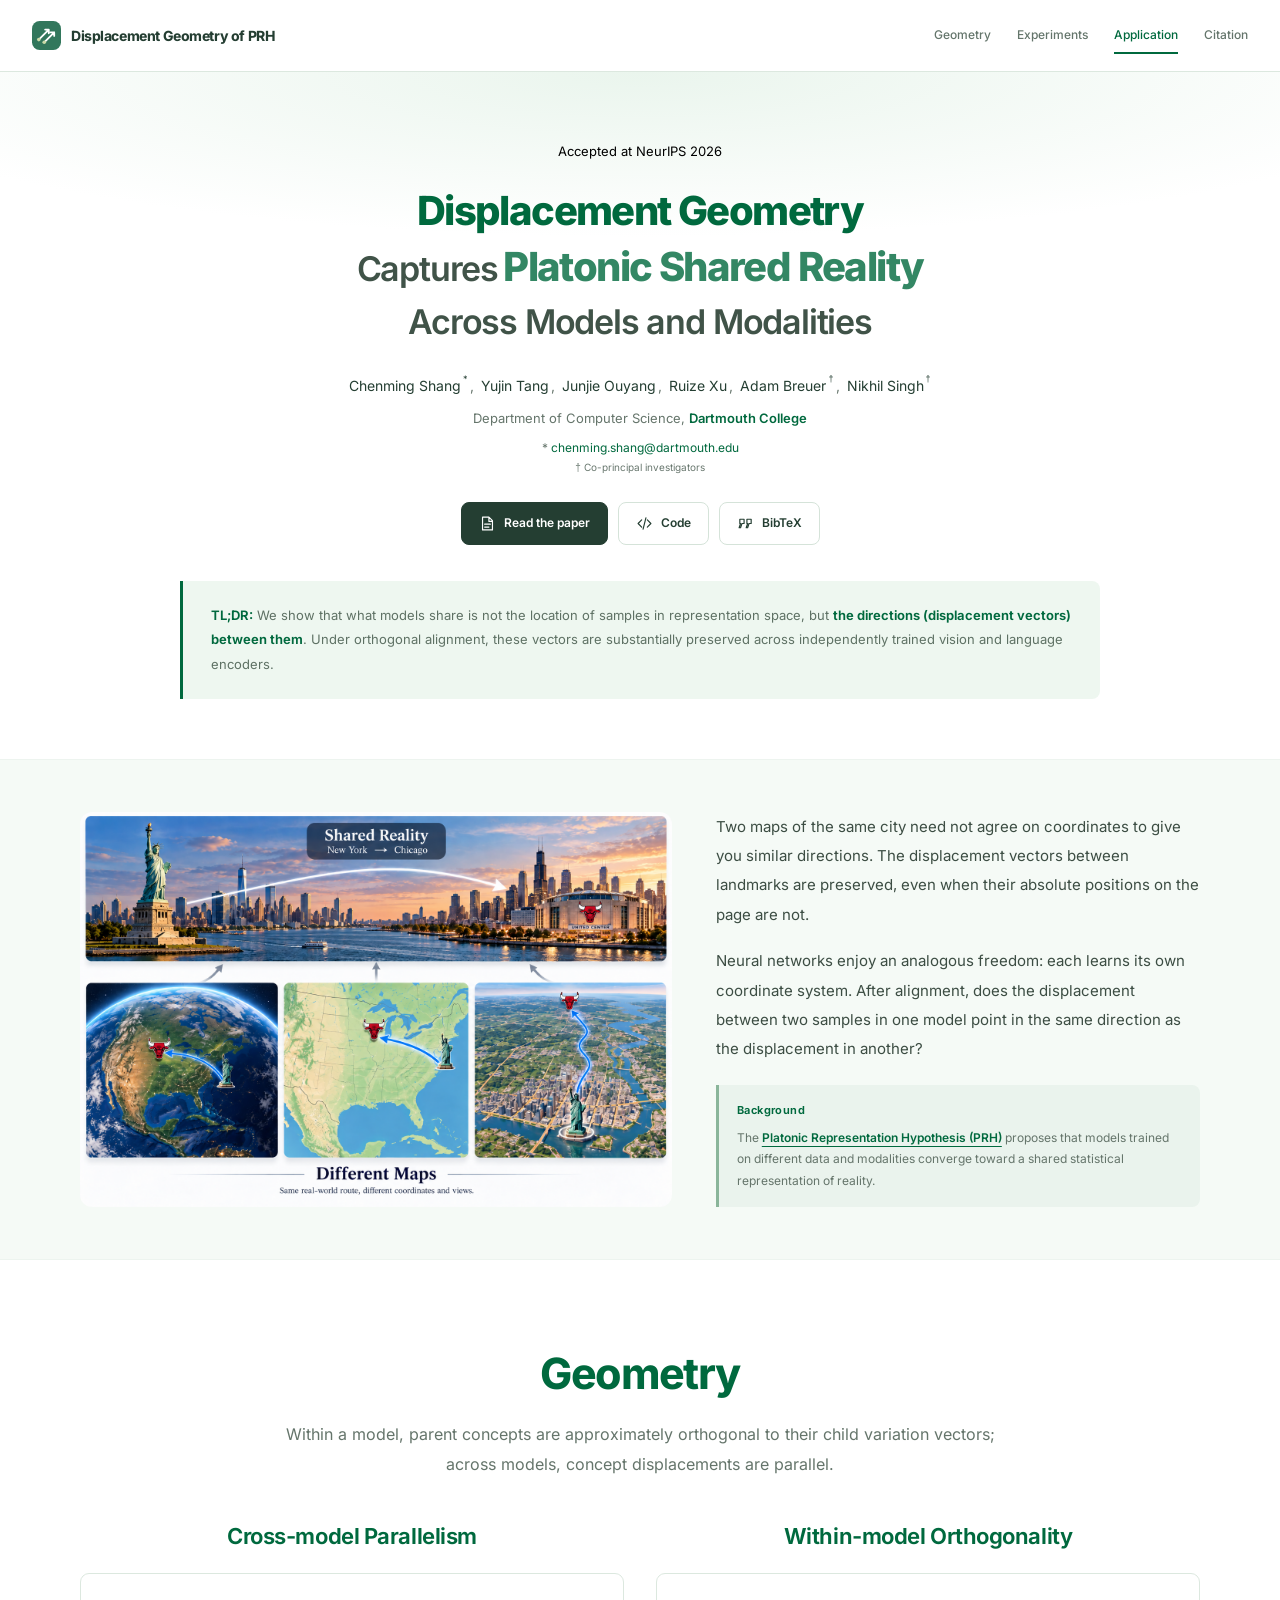
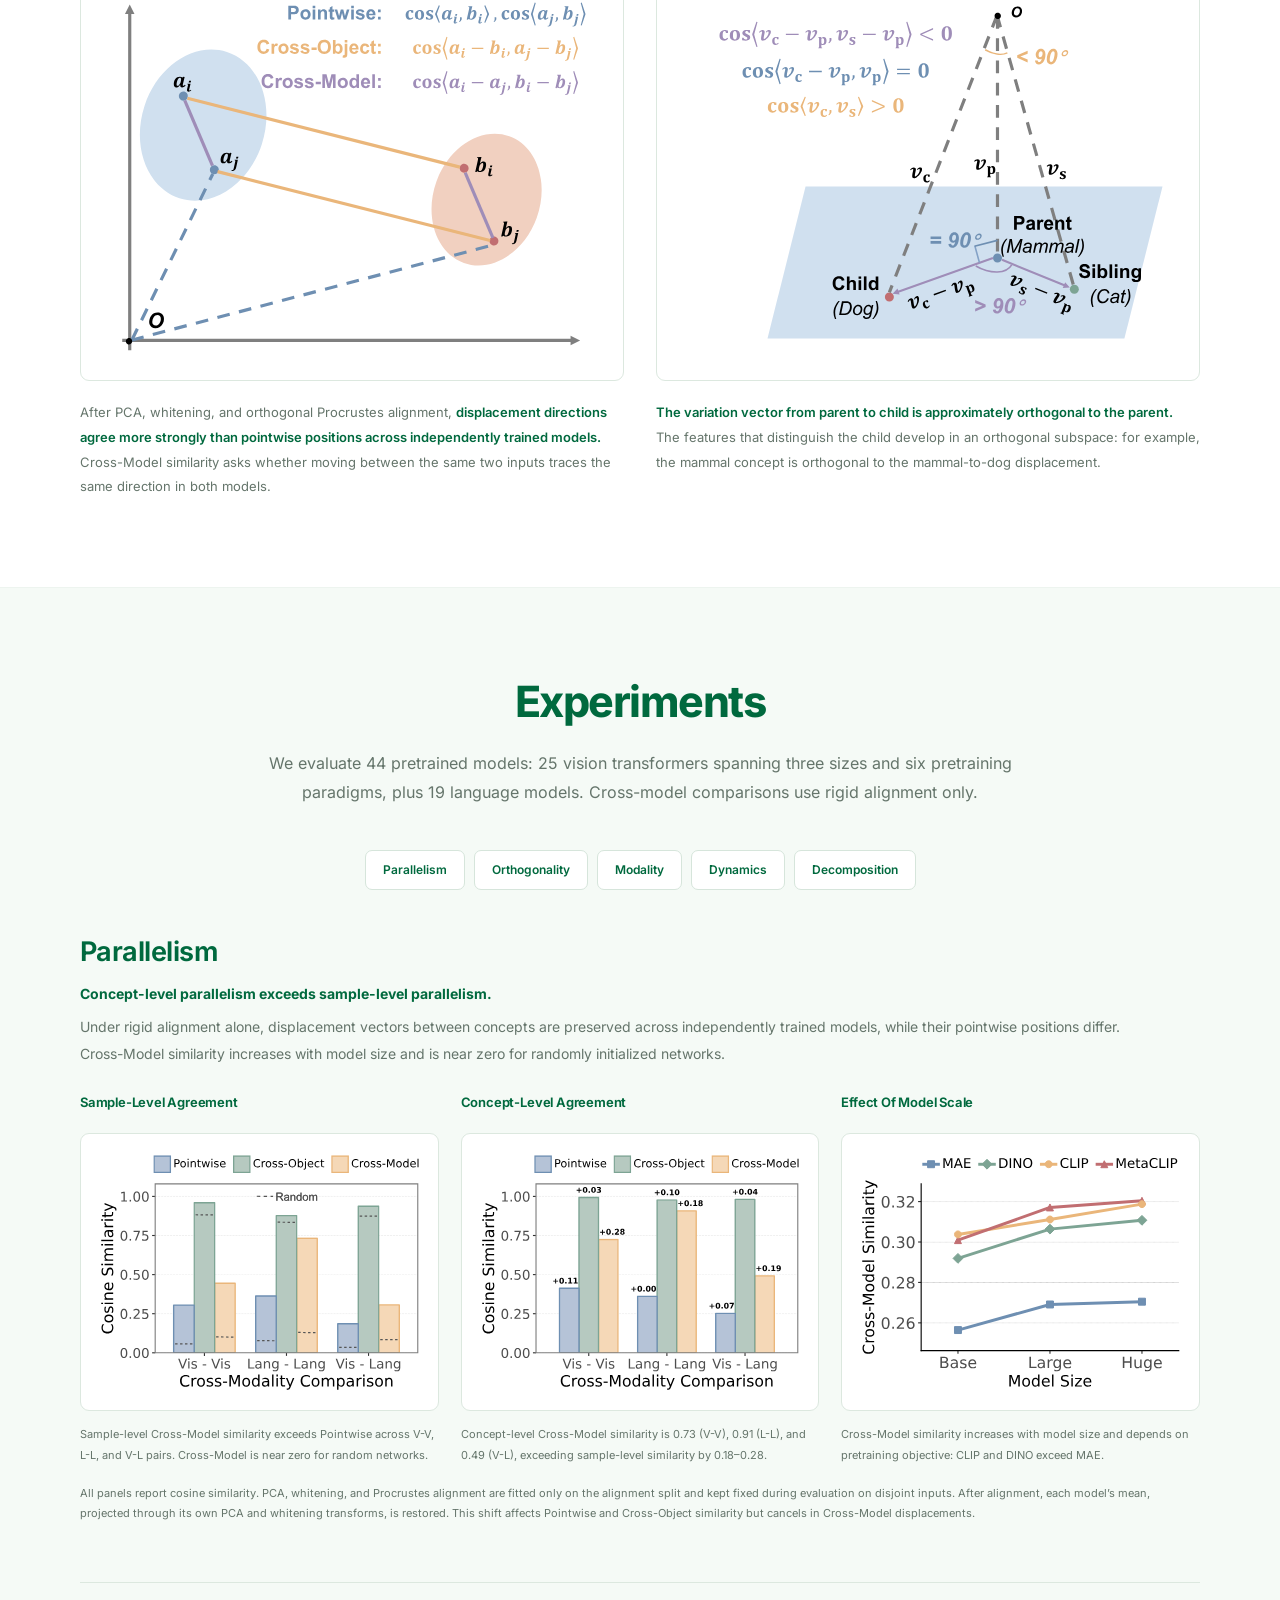
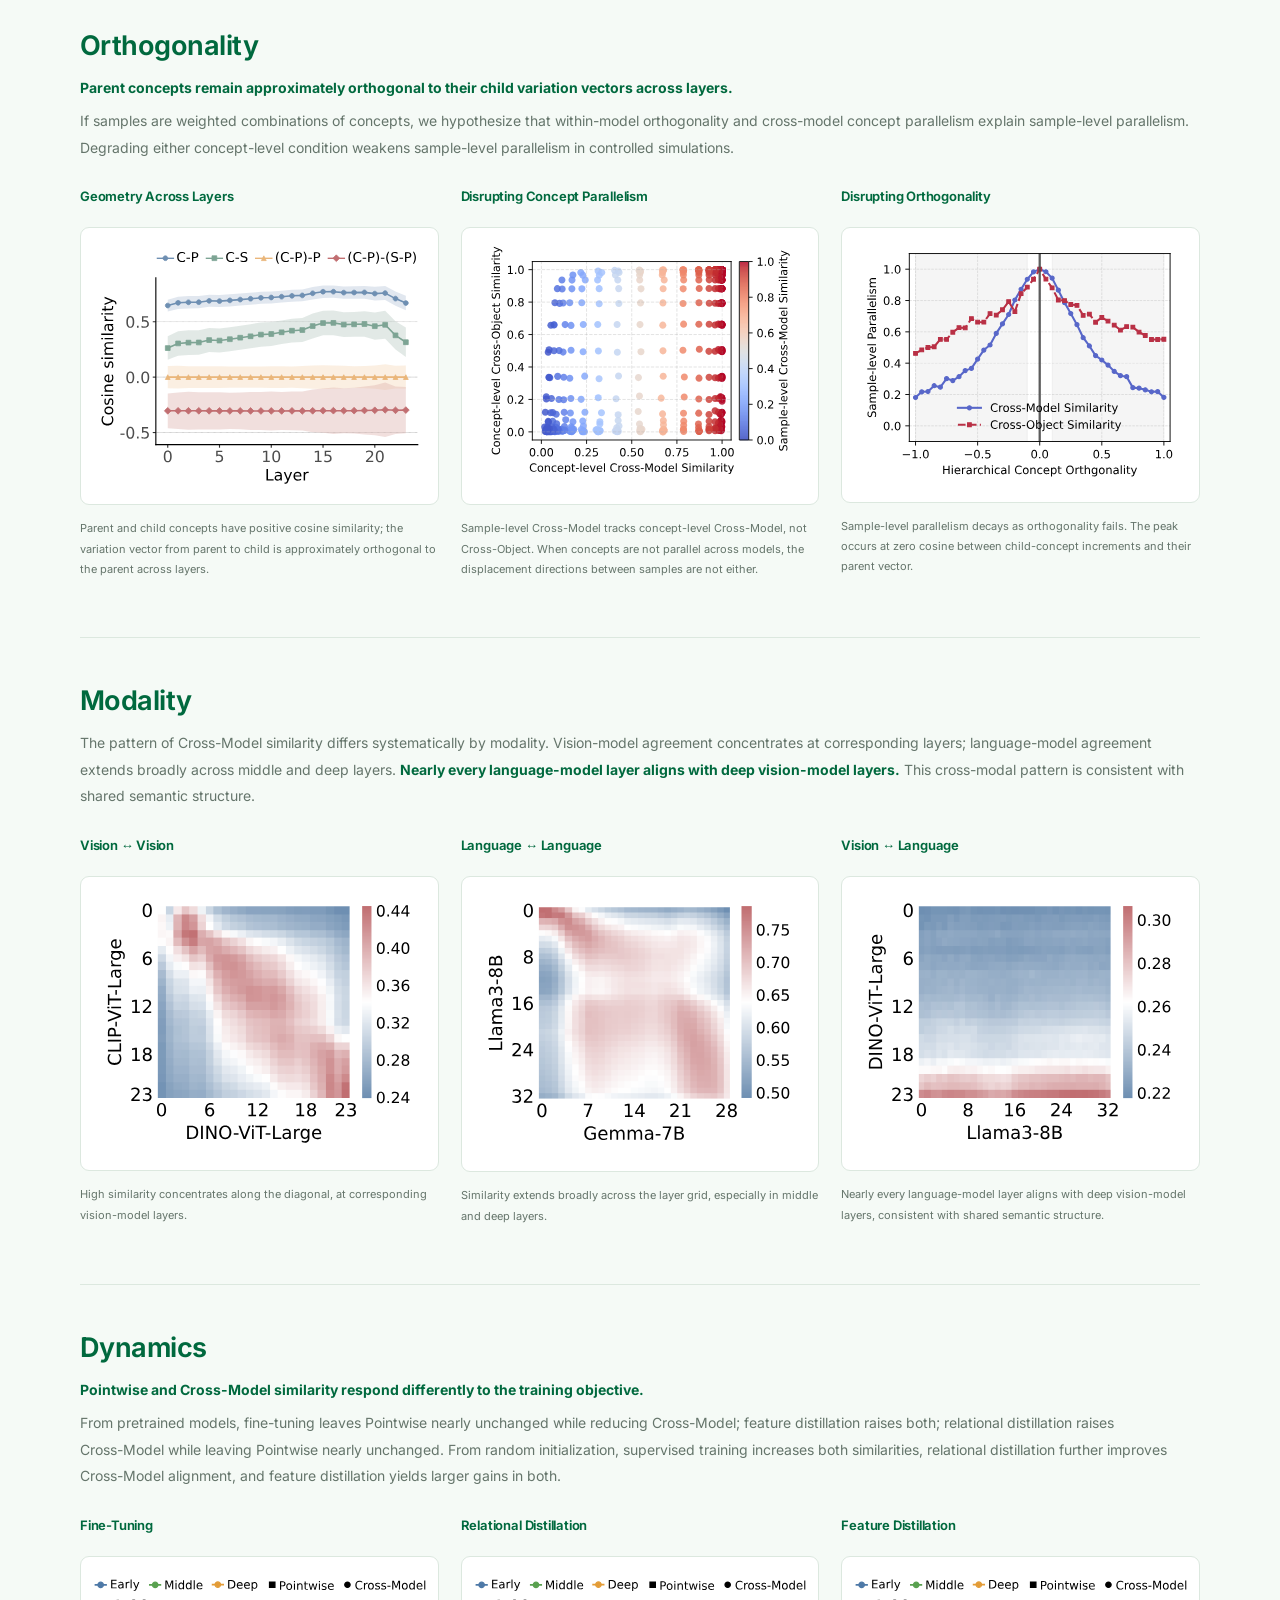
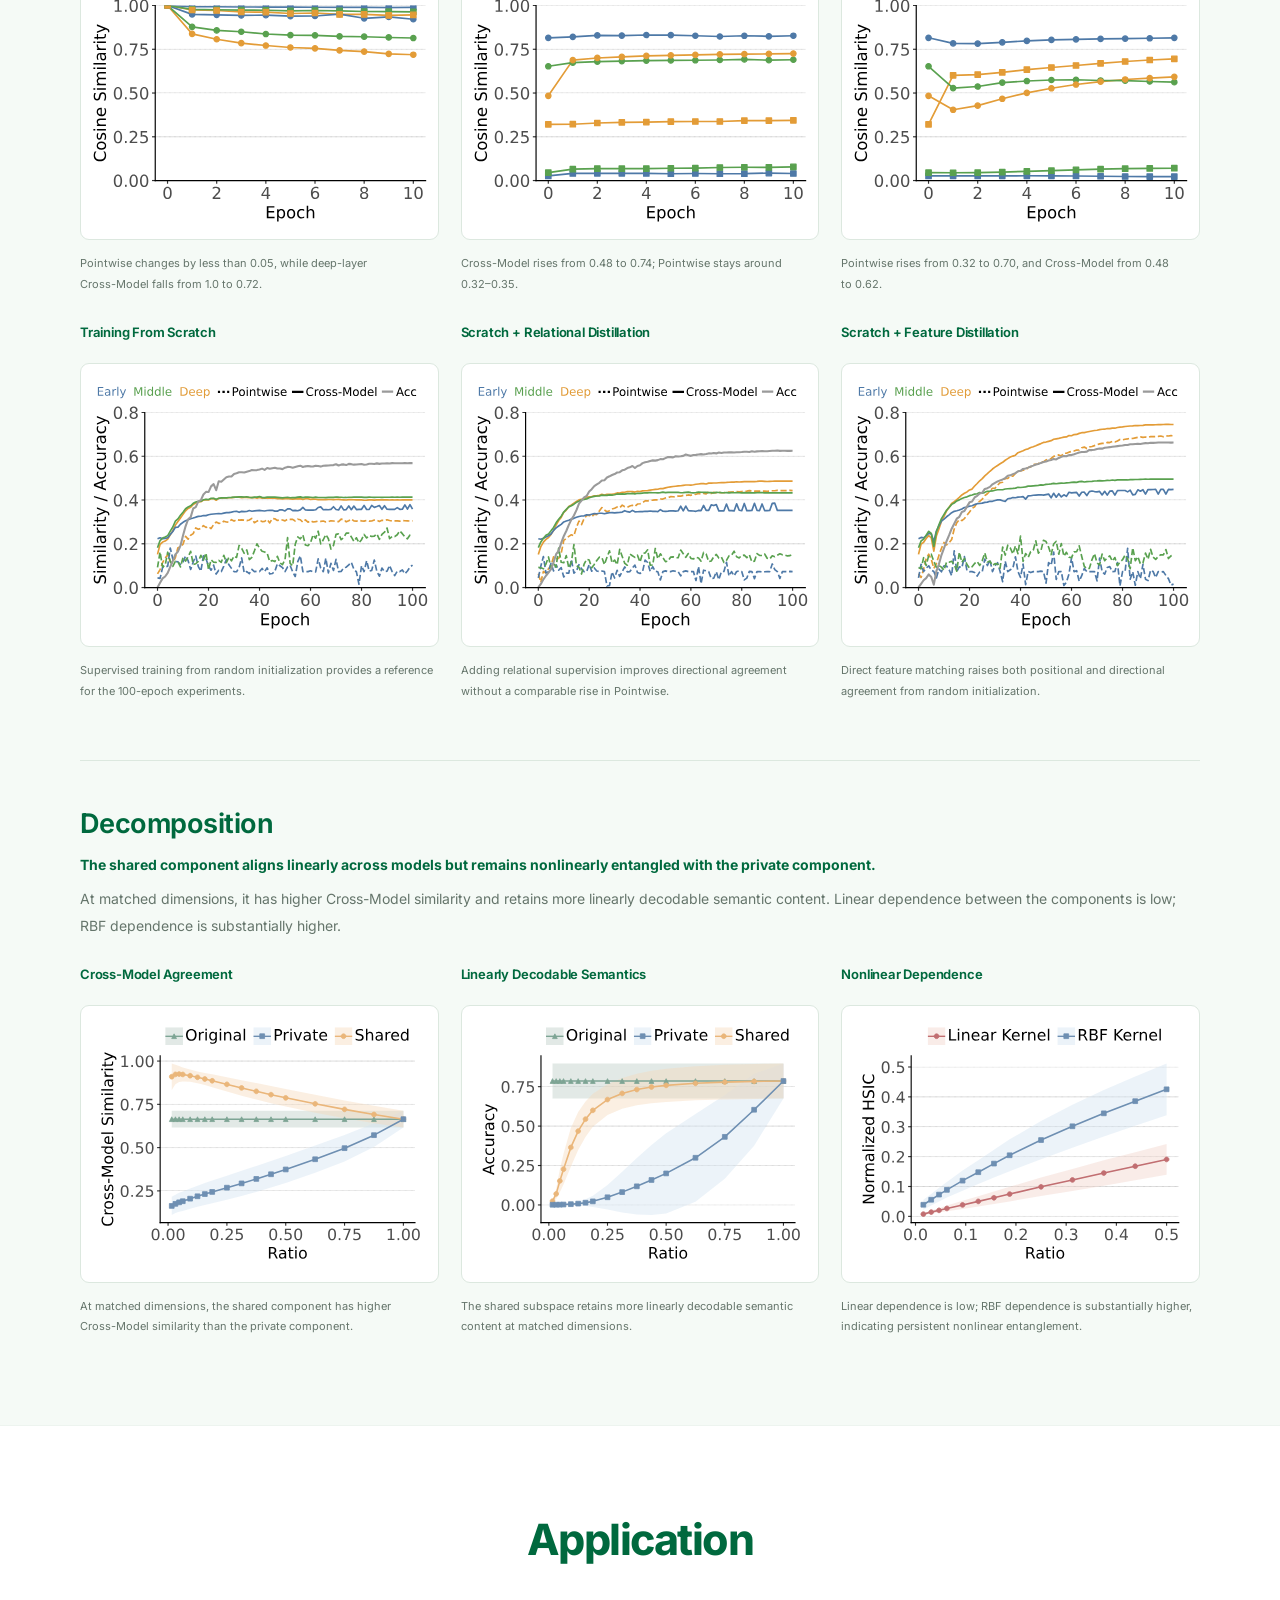
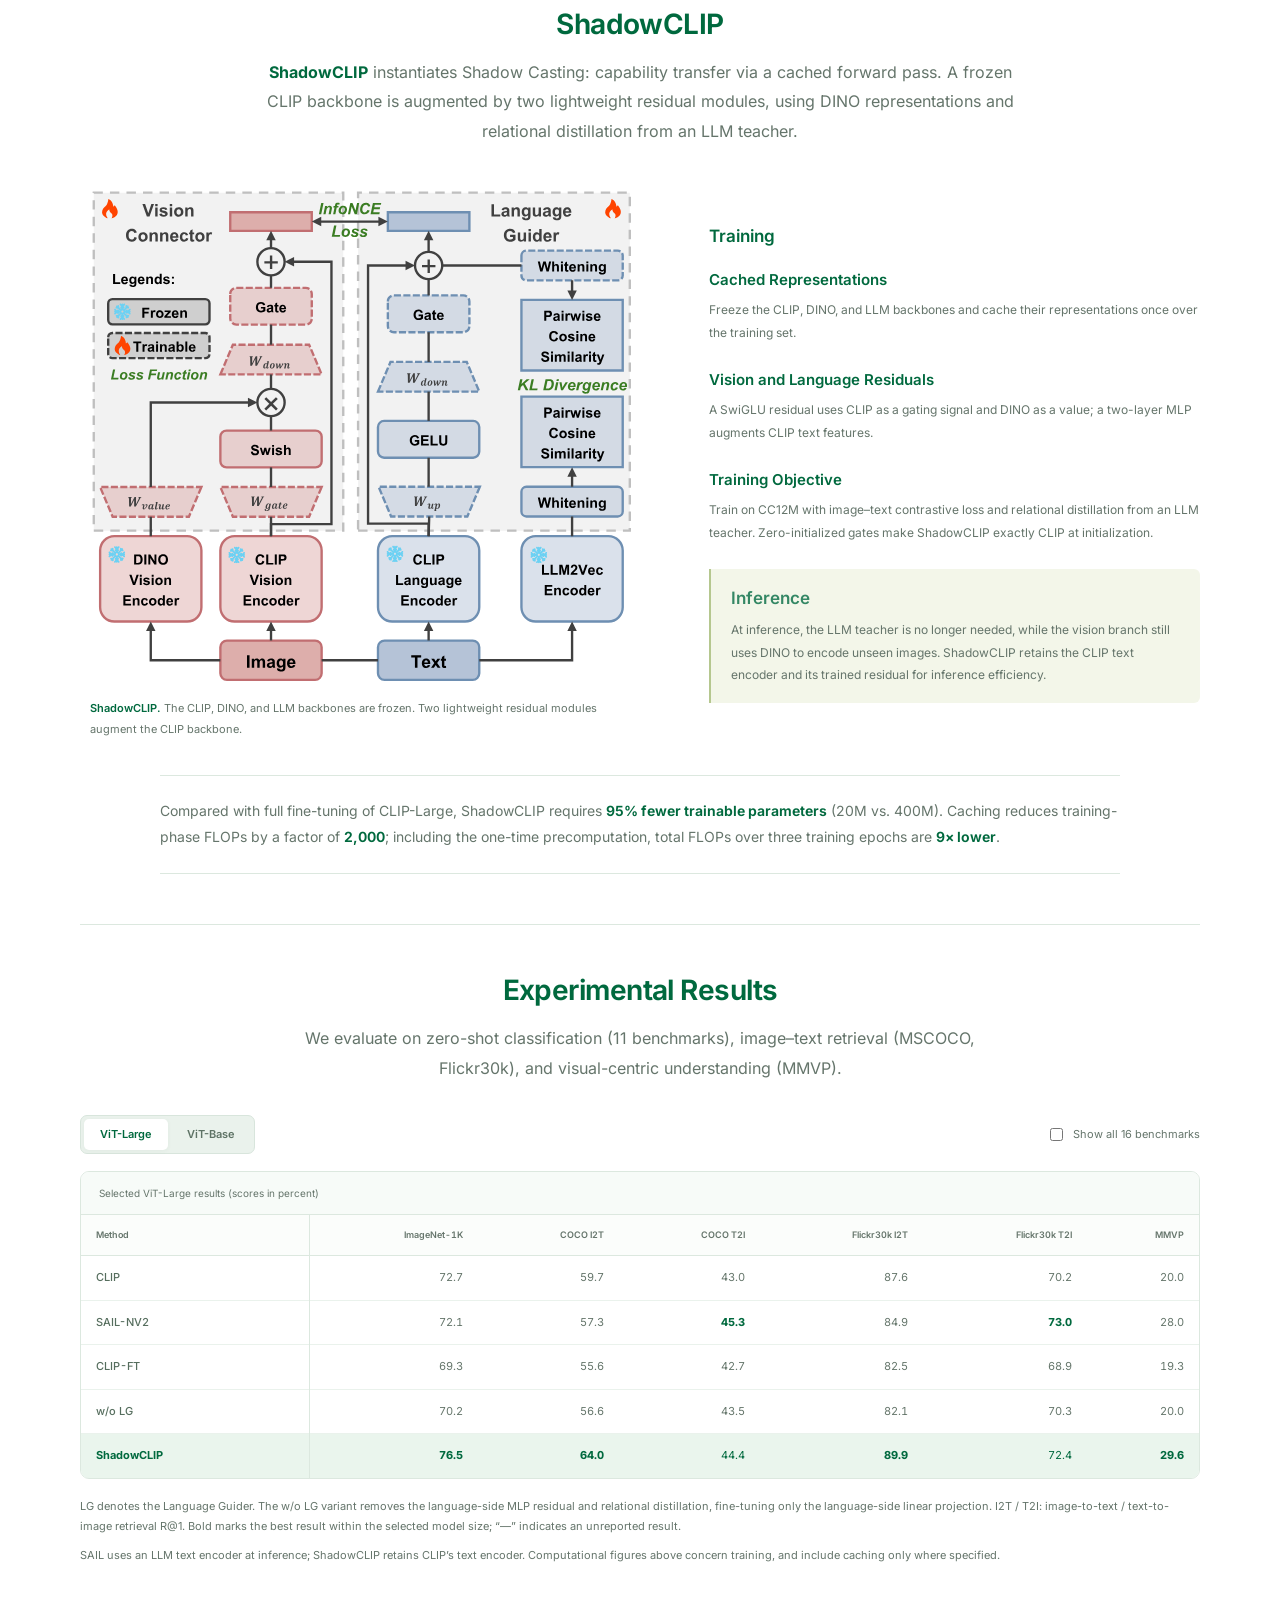
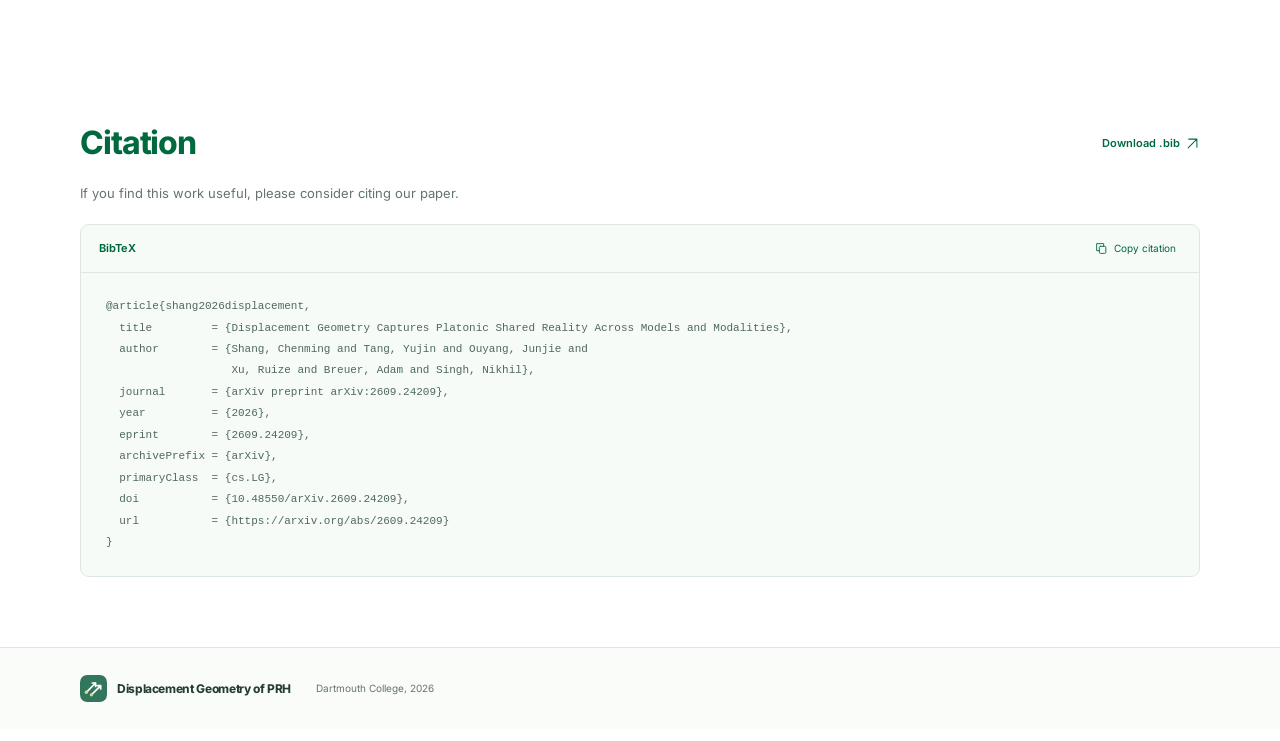
==== commit 41d22888: "Add PRH background, improve experiment text flow, and translate README" ====
--- a/index.html
+++ b/index.html
@@ -24,7 +24,7 @@
   <meta name="citation_pdf_url" content="https://arxiv.org/pdf/2609.24209">
   <link rel="icon" type="image/svg+xml" href="assets/favicon.svg?v=green-20261029">
   <link rel="preload" href="assets/fonts/inter-latin.woff2" as="font" type="font/woff2" crossorigin>
-  <link rel="stylesheet" href="styles.css?v=map-hierarchy-20261102">
+  <link rel="stylesheet" href="styles.css?v=prh-background-20261105">
   <script src="app.js?v=camera-ready-20261105" defer></script>
 </head>
 <body>
@@ -78,7 +78,7 @@
         
         <div class="opening-layout"><figure class="metaphor-figure"><img src="assets/metaphor.png" width="1536" height="1024" alt="The same New York–Chicago journey shown on different maps and in different coordinate systems."></figure>
         
-        <div class="opening-copy"><p><strong>Two maps of the same city need not agree on coordinates to give you similar directions.</strong> The displacement vectors between landmarks are preserved, even when their absolute positions on the page are not.</p><p>Neural networks enjoy an analogous freedom: each learns its own coordinate system. After alignment, does the displacement between two samples in one model point in the same direction as the displacement in another?</p></div>
+        <div class="opening-copy"><p><strong>Two maps of the same city need not agree on coordinates to give you similar directions.</strong> The displacement vectors between landmarks are preserved, even when their absolute positions on the page are not.</p><p>Neural networks enjoy an analogous freedom: each learns its own coordinate system. After alignment, does the displacement between two samples in one model point in the same direction as the displacement in another?</p><aside class="prh-tip" aria-label="Background on the Platonic Representation Hypothesis"><span class="prh-tip-label">Background</span><p>The <a href="https://phillipi.github.io/prh/" target="_blank" rel="noopener">Platonic Representation Hypothesis (PRH)</a> proposes that models trained on different data and modalities converge toward a shared statistical representation of reality.</p></aside></div>
         </div>
       </div>
     </section>
@@ -102,24 +102,24 @@
         <div class="section-heading"><h2>Experiments</h2><p>We evaluate 44 pretrained models: 25 vision transformers spanning three sizes and six pretraining paradigms, plus 19 language models. Cross-model comparisons use rigid alignment only.</p></div>
         <nav class="experiment-nav" aria-label="Experiment parts"><a href="#parallelism">Parallelism</a><a href="#orthogonality">Orthogonality</a><a href="#modality">Modality</a><a href="#dynamics">Dynamics</a><a href="#decomposition">Decomposition</a></nav>
 <section class="experiment-part" id="parallelism" aria-labelledby="parallelism-title">
-      <div class="experiment-heading"><div><h3 id="parallelism-title">Parallelism</h3><p><strong class="accent-text">Concept-level parallelism exceeds sample-level parallelism.</strong> Under rigid alignment alone, displacement vectors between concepts are preserved across independently trained models, while their pointwise positions differ. Cross-Model similarity increases with model size and is near zero for randomly initialized networks.</p></div></div>
+      <div class="experiment-heading"><div><h3 id="parallelism-title">Parallelism</h3><p class="experiment-summary"><strong class="accent-text">Concept-level parallelism exceeds sample-level parallelism.</strong></p><p>Under rigid alignment alone, displacement vectors between concepts are preserved across independently trained models, while their pointwise positions differ. <span class="metric-name">Cross-Model</span> similarity increases with model size and is near zero for randomly initialized networks.</p></div></div>
       <div class="figure-grid three-up"><figure>
       <div class="plot-heading"><h4>Sample-Level Agreement</h4></div>
       <div class="figure-frame"><img src="assets/figures/sample_modality.svg" loading="lazy" alt="Sample-level Pointwise, Cross-Object, and Cross-Model cosine similarities across modality groups."></div>
-      <figcaption>Sample-level Cross-Model similarity exceeds Pointwise across V-V, L-L, and V-L pairs. Cross-Model is near zero for random networks.</figcaption>
+      <figcaption>Sample-level <span class="metric-name">Cross-Model</span> similarity exceeds Pointwise across V-V, L-L, and V-L pairs. <span class="metric-name">Cross-Model</span> is near zero for random networks.</figcaption>
     </figure><figure>
       <div class="plot-heading"><h4>Concept-Level Agreement</h4></div>
       <div class="figure-frame"><img src="assets/figures/concept_modality.svg" loading="lazy" alt="Concept-level directional agreement is stronger than sample-level agreement."></div>
-      <figcaption>Concept-level Cross-Model similarity is 0.73 (V-V), 0.91 (L-L), and 0.49 (V-L), exceeding sample-level similarity by 0.18–0.28.</figcaption>
+      <figcaption>Concept-level <span class="metric-name">Cross-Model</span> similarity is 0.73 (V-V), 0.91 (L-L), and 0.49 (V-L), exceeding sample-level similarity by 0.18–0.28.</figcaption>
     </figure><figure>
       <div class="plot-heading"><h4>Effect Of Model Scale</h4></div>
       <div class="figure-frame"><img src="assets/figures/sample_size.svg" loading="lazy" alt="Cross-Model similarity by model size for MAE, DINO, CLIP, and MetaCLIP."></div>
-      <figcaption>Cross-Model similarity increases with model size and depends on pretraining objective: CLIP and DINO exceed MAE.</figcaption>
-    </figure></div>
-      <p class="data-note">All panels report cosine similarity. PCA, whitening, and Procrustes alignment are fitted only on the alignment split and kept fixed during evaluation on disjoint inputs. After alignment, each model’s mean, projected through its own PCA and whitening transforms, is restored. This shift affects Pointwise and Cross-Object similarity but cancels in Cross-Model displacements.</p>
+      <figcaption><span class="metric-name">Cross-Model</span> similarity increases with model size and depends on pretraining objective: CLIP and DINO exceed MAE.</figcaption>
+    </figure></div>
+      <p class="data-note">All panels report cosine similarity. PCA, whitening, and Procrustes alignment are fitted only on the alignment split and kept fixed during evaluation on disjoint inputs. After alignment, each model’s mean, projected through its own PCA and whitening transforms, is restored. This shift affects Pointwise and <span class="metric-name">Cross-Object</span> similarity but cancels in <span class="metric-name">Cross-Model</span> displacements.</p>
     </section>
     <section class="experiment-part" id="orthogonality" aria-labelledby="orthogonality-title">
-      <div class="experiment-heading"><div><h3 id="orthogonality-title">Orthogonality</h3><p><strong class="accent-text">Parent concepts remain approximately orthogonal to their child variation vectors across layers.</strong> If samples are weighted combinations of concepts, we hypothesize that within-model orthogonality and cross-model concept parallelism explain sample-level parallelism. Degrading either concept-level condition weakens sample-level parallelism in controlled simulations.</p></div></div>
+      <div class="experiment-heading"><div><h3 id="orthogonality-title">Orthogonality</h3><p class="experiment-summary"><strong class="accent-text">Parent concepts remain approximately orthogonal to their child variation vectors across layers.</strong></p><p>If samples are weighted combinations of concepts, we hypothesize that within-model orthogonality and cross-model concept parallelism explain sample-level parallelism. Degrading either concept-level condition weakens sample-level parallelism in controlled simulations.</p></div></div>
       <div class="figure-grid orthogonality-grid"><figure>
       <div class="plot-heading"><h4>Geometry Across Layers</h4></div>
       <div class="figure-frame"><img src="assets/figures/concept_layer.svg" loading="lazy" alt="Cosine similarities for parent, child, sibling, and their displacements across transformer layers."></div>
@@ -127,14 +127,14 @@
     </figure><figure>
       <div class="plot-heading"><h4>Disrupting Concept Parallelism</h4></div>
       <div class="figure-frame"><img src="assets/figures/failure_parallel.svg" loading="lazy" alt="Simulation heatmap showing sample-level agreement decreasing as concept-level parallelism is weakened."></div>
-      <figcaption>Sample-level Cross-Model tracks concept-level Cross-Model, not Cross-Object. When concepts are not parallel across models, the displacement directions between samples are not either.</figcaption>
+      <figcaption>Sample-level <span class="metric-name">Cross-Model</span> tracks concept-level <span class="metric-name">Cross-Model</span>, not <span class="metric-name">Cross-Object</span>. When concepts are not parallel across models, the displacement directions between samples are not either.</figcaption>
     </figure><figure>
       <div class="plot-heading"><h4>Disrupting Orthogonality</h4></div>
       <div class="figure-frame"><img src="assets/figures/failure_orthogonal.svg" loading="lazy" alt="Simulation curves showing sample-level agreement falling when concept increments cease to be orthogonal to parents."></div>
       <figcaption>Sample-level parallelism decays as orthogonality fails. The peak occurs at zero cosine between child-concept increments and their parent vector.</figcaption>
     </figure></div>
     </section><section class="experiment-part" id="modality" aria-labelledby="modality-title">
-      <div class="experiment-heading"><div><h3 id="modality-title">Modality</h3><p>The pattern of Cross-Model similarity differs systematically by modality. Vision-model agreement concentrates at corresponding layers; language-model agreement extends broadly across middle and deep layers. <strong class="accent-text">Nearly every language-model layer aligns with deep vision-model layers.</strong> This cross-modal pattern is consistent with shared semantic structure.</p></div></div>
+      <div class="experiment-heading"><div><h3 id="modality-title">Modality</h3><p>The pattern of <span class="metric-name">Cross-Model</span> similarity differs systematically by modality. Vision-model agreement concentrates at corresponding layers; language-model agreement extends broadly across middle and deep layers. <strong class="accent-text">Nearly every language-model layer aligns with deep vision-model layers.</strong> This cross-modal pattern is consistent with shared semantic structure.</p></div></div>
       <div class="figure-grid three-up"><figure>
       <div class="plot-heading"><h4>Vision ↔ Vision</h4></div>
       <div class="figure-frame"><img src="assets/figures/sample_vv.svg" loading="lazy" alt="Layer-wise Cross-Model similarity between CLIP-ViT-Large and DINO-ViT-Large."></div>
@@ -149,19 +149,19 @@
       <figcaption>Nearly every language-model layer aligns with deep vision-model layers, consistent with shared semantic structure.</figcaption>
     </figure></div>
     </section><section class="experiment-part" id="dynamics" aria-labelledby="dynamics-title">
-      <div class="experiment-heading"><div><h3 id="dynamics-title">Dynamics</h3><p><strong class="accent-text">Pointwise and Cross-Model similarity respond differently to the training objective.</strong> From pretrained models, fine-tuning leaves Pointwise nearly unchanged while reducing Cross-Model; feature distillation raises both; relational distillation raises Cross-Model while leaving Pointwise nearly unchanged. From random initialization, supervised training increases both similarities, relational distillation further improves Cross-Model alignment, and feature distillation yields larger gains in both.</p></div></div>
+      <div class="experiment-heading"><div><h3 id="dynamics-title">Dynamics</h3><p class="experiment-summary"><strong class="accent-text">Pointwise and <span class="metric-name">Cross-Model</span> similarity respond differently to the training objective.</strong></p><p>From pretrained models, fine-tuning leaves Pointwise nearly unchanged while reducing <span class="metric-name">Cross-Model</span>; feature distillation raises both; relational distillation raises <span class="metric-name">Cross-Model</span> while leaving Pointwise nearly unchanged. From random initialization, supervised training increases both similarities, relational distillation further improves <span class="metric-name">Cross-Model</span> alignment, and feature distillation yields larger gains in both.</p></div></div>
       <div class="figure-grid dynamics-grid"><figure>
       <div class="plot-heading"><h4>Fine-Tuning</h4></div>
       <div class="figure-frame"><img src="assets/figures/dynamics_finetune.svg" loading="lazy" alt="Ten-epoch fine-tuning trajectories of Pointwise and Cross-Model similarity."></div>
-      <figcaption>Pointwise changes by less than 0.05, while deep-layer Cross-Model falls from 1.0 to 0.72.</figcaption>
+      <figcaption>Pointwise changes by less than 0.05, while deep-layer <span class="metric-name">Cross-Model</span> falls from 1.0 to 0.72.</figcaption>
     </figure><figure>
       <div class="plot-heading"><h4>Relational Distillation</h4></div>
       <div class="figure-frame"><img src="assets/figures/dynamics_rkd.svg" loading="lazy" alt="Relational distillation improves directional agreement while Pointwise remains nearly unchanged."></div>
-      <figcaption>Cross-Model rises from 0.48 to 0.74; Pointwise stays around 0.32–0.35.</figcaption>
+      <figcaption><span class="metric-name">Cross-Model</span> rises from 0.48 to 0.74; Pointwise stays around 0.32–0.35.</figcaption>
     </figure><figure>
       <div class="plot-heading"><h4>Feature Distillation</h4></div>
       <div class="figure-frame"><img src="assets/figures/dynamics_fkd.svg" loading="lazy" alt="Feature distillation increases both Pointwise and Cross-Model agreement."></div>
-      <figcaption>Pointwise rises from 0.32 to 0.70, and Cross-Model from 0.48 to 0.62.</figcaption>
+      <figcaption>Pointwise rises from 0.32 to 0.70, and <span class="metric-name">Cross-Model</span> from 0.48 to 0.62.</figcaption>
     </figure><figure>
       <div class="plot-heading"><h4>Training From Scratch</h4></div>
       <div class="figure-frame"><img src="assets/figures/scratch_raw.svg" loading="lazy" alt="Pointwise, Cross-Model, and classification accuracy during supervised training from scratch."></div>
@@ -176,11 +176,11 @@
       <figcaption>Direct feature matching raises both positional and directional agreement from random initialization.</figcaption>
     </figure></div>
     </section><section class="experiment-part" id="decomposition" aria-labelledby="decomposition-title">
-      <div class="experiment-heading"><div><h3 id="decomposition-title">Decomposition</h3><p><strong class="accent-text">The shared component aligns linearly across models but remains nonlinearly entangled with the private component.</strong> At matched dimensions, it has higher Cross-Model similarity and retains more linearly decodable semantic content. Linear dependence between the components is low; RBF dependence is substantially higher.</p></div></div>
+      <div class="experiment-heading"><div><h3 id="decomposition-title">Decomposition</h3><p class="experiment-summary"><strong class="accent-text">The shared component aligns linearly across models but remains nonlinearly entangled with the private component.</strong></p><p>At matched dimensions, it has higher <span class="metric-name">Cross-Model</span> similarity and retains more linearly decodable semantic content. Linear dependence between the components is low; RBF dependence is substantially higher.</p></div></div>
       <div class="figure-grid three-up"><figure>
-      <div class="plot-heading"><h4>Cross-Model Agreement</h4></div>
+      <div class="plot-heading"><h4><span class="metric-name">Cross-Model</span> Agreement</h4></div>
       <div class="figure-frame"><img src="assets/figures/disentangle_cross.svg" loading="lazy" alt="Cross-Model similarity in original, shared, and private representations as subspace dimension varies."></div>
-      <figcaption>At matched dimensions, the shared component has higher Cross-Model similarity than the private component.</figcaption>
+      <figcaption>At matched dimensions, the shared component has higher <span class="metric-name">Cross-Model</span> similarity than the private component.</figcaption>
     </figure><figure>
       <div class="plot-heading"><h4>Linearly Decodable Semantics</h4></div>
       <div class="figure-frame"><img src="assets/figures/disentangle_lp.svg" loading="lazy" alt="ImageNet linear-probe accuracy in original, shared, and private subspaces."></div>
--- a/styles.css
+++ b/styles.css
@@ -1,205 +1,205 @@
-@font-face{font-family:Inter;src:url('assets/fonts/inter-latin.woff2') format('woff2');font-style:normal;font-weight:400 800;font-display:swap}
-:root{--ink:#243e32;--text:#3c4d43;--muted:#65756b;--accent:#00693e;--accent-soft:#eaf5ed;--accent-secondary:#338764;--accent-secondary-soft:#f3f6e9;--line:#dce8df;--blue:#7da99e;--paper:#fff;--tint:#f5faf6;--max:1120px;--header:72px}
-*{box-sizing:border-box}html{scroll-behavior:smooth;scroll-padding-top:calc(var(--header) + 24px);-webkit-text-size-adjust:100%}body{margin:0;background:var(--paper);color:var(--text);font-family:Inter,-apple-system,BlinkMacSystemFont,"Segoe UI",sans-serif;line-height:1.7;font-size:16px}button,input{font:inherit}button,a{-webkit-tap-highlight-color:transparent}button{color:inherit}a{color:var(--accent);text-underline-offset:4px;text-decoration-thickness:1px}a:hover{color:var(--ink)}button{cursor:pointer}button:disabled{cursor:default}button:focus-visible,a:focus-visible,input:focus-visible,summary:focus-visible,[tabindex]:focus-visible{outline:3px solid #70a88c;outline-offset:5px}img{display:block;max-width:100%;height:auto}figure{margin:0;min-width:0}p{margin:0 0 1.1rem}h1,h2,h3{color:var(--ink);line-height:1.18;letter-spacing:-.035em;margin:0}h2{font-size:clamp(30px,3.5vw,43px);font-weight:750}h3{font-size:18px;font-weight:650;letter-spacing:-.02em}svg{width:20px;height:20px;fill:none;stroke:currentColor;stroke-width:1.65;stroke-linecap:round;stroke-linejoin:round;flex:none}.svg-defs{position:absolute;width:0;height:0;overflow:hidden}.container{width:min(calc(100% - 64px),var(--max));margin-inline:auto}.section{padding:88px 0;scroll-margin-top:0}.section-tinted{background:var(--tint);border-block:1px solid #edf4ef}.eyebrow{font-size:11px;text-transform:uppercase;font-weight:700;letter-spacing:.16em;color:var(--accent);margin:0 0 16px}.section-heading{text-align:center;max-width:780px;margin:0 auto 42px}.section-heading h2{margin-bottom:22px}.section-heading>p:last-child{font-size:16px;line-height:1.85;color:var(--muted);max-width:755px;margin:0 auto}.accent-text{color:var(--accent)}.data-note{font-size:11px;line-height:1.8;color:var(--muted);margin:18px 0 0}.method-note{font-size:11px;color:var(--muted);text-align:center;max-width:850px;margin:22px auto 0;line-height:1.75}.sr-only{position:absolute;width:1px;height:1px;padding:0;margin:-1px;overflow:hidden;clip:rect(0,0,0,0);white-space:nowrap;border:0}.skip-link{position:fixed;left:16px;top:-70px;z-index:1000;background:var(--ink);color:white;padding:10px 18px;border-radius:8px}.skip-link:focus{top:12px}
-/* Navigation */
-.site-header{height:var(--header);position:sticky;top:0;z-index:40;border-bottom:1px solid var(--line);background:#ffffffed;backdrop-filter:blur(16px)}.nav-container{height:100%;width:min(calc(100% - 64px),1280px);margin:auto;display:flex;align-items:center;justify-content:space-between;gap:24px}.brand{display:flex;align-items:center;gap:10px;text-decoration:none;color:var(--ink);white-space:nowrap;font-size:14px;font-weight:750;letter-spacing:-.03em}.brand img{flex:none}.site-header nav{display:flex;align-items:center;gap:26px}.site-header nav a{text-decoration:none;color:#64756b;font-size:12px;font-weight:500;position:relative;padding:24px 0}.site-header nav a:hover,.site-header nav a.active{color:var(--accent)}.site-header nav a.active:after{content:"";height:2px;position:absolute;bottom:16px;left:0;right:0;background:var(--accent)}.nav-toggle{display:none;background:none;border:1px solid var(--line);height:36px;width:40px;border-radius:7px;padding:9px}.nav-toggle span{display:block;background:var(--ink);height:2px;margin:4px 0}
-/* Opening */
-.hero{padding-top:68px;padding-bottom:60px;background:radial-gradient(ellipse 65% 24% at 50% 0%,#eaf5ed 0%,#fff0 100%)}.hero-eyebrow{display:flex;align-items:center;justify-content:center;gap:10px;font-size:10px;margin-bottom:23px}.eyebrow-line{height:1px;width:24px;background:#9cbea8}.hero h1{text-align:center;max-width:1050px;margin:0 auto;font-weight:700}.title-main{display:block;color:var(--ink);font-size:clamp(34px,5.1vw,62px);font-weight:800;letter-spacing:-.055em;line-height:1.1}.title-rest{display:block;font-size:clamp(22px,3.1vw,36px);line-height:1.28;letter-spacing:-.04em;margin-top:12px;font-weight:600;color:#405348}.authors{display:flex;align-items:baseline;justify-content:center;flex-wrap:wrap;column-gap:7px;row-gap:3px;max-width:990px;margin:30px auto 9px;font-size:14px}.authors a{color:var(--ink);text-decoration:none;white-space:nowrap}.authors a:hover{color:var(--accent);text-decoration:underline}.author-comma{margin-left:-5px;color:#68776e}.authors sup{font-size:9px;margin-left:2px;top:-.4em;position:relative}.affiliation{text-align:center;font-size:13px;color:var(--muted);margin:0 0 3px}.affiliation strong{font-weight:600;color:var(--accent)}.author-note{text-align:center;color:#68776e;font-size:10px;margin:0}.resource-links{display:flex;align-items:center;justify-content:center;gap:10px;flex-wrap:wrap;margin:26px auto 36px}.button{display:inline-flex;align-items:center;justify-content:center;gap:8px;min-height:43px;padding:9px 17px;border:1px solid #d5e3d9;border-radius:8px;color:var(--ink);font-size:12px;font-weight:600;text-decoration:none;transition:background .2s,border-color .2s,transform .2s;background:white}.button:hover{background:var(--tint);border-color:#9abbab;transform:translateY(-1px)}.button svg{width:17px;height:17px}.button-primary{background:var(--ink);border-color:var(--ink);color:#fff}.button-primary:hover{background:#32634c;border-color:#32634c;color:white}.resource-note{font-size:8px;font-weight:500;background:var(--accent-soft);border-radius:4px;padding:2px 6px;color:var(--accent);margin-left:1px;white-space:nowrap}.tldr{display:flex;gap:25px;max-width:920px;margin:auto;padding:22px 28px;border-left:3px solid var(--accent);border-radius:0 8px 8px 0;background:#eef7f0;text-align:left}.tldr-label{font-size:10px;letter-spacing:.12em;font-weight:750;flex:none;color:var(--accent);padding-top:4px}.tldr p{font-size:13px;line-height:1.9;margin:0;color:#5e7164}.tldr strong{color:var(--accent);font-weight:650}.hero-figure{margin-top:46px;border:1px solid var(--line);border-radius:14px;display:grid;grid-template-columns:.93fr 1.07fr;gap:40px;padding:36px 38px;background:#fff;box-shadow:0 12px 36px #243e3204;scroll-margin-top:calc(var(--header) + 20px)}.hero-figure-copy{display:flex;flex-direction:column;justify-content:center;min-width:0}.hero-figure-copy .eyebrow{font-size:9px;letter-spacing:.14em;margin-bottom:14px}.hero-figure-copy h2{font-size:clamp(27px,3vw,36px);margin-bottom:18px;line-height:1.18;letter-spacing:-.045em}.hero-figure-copy h2 em{font-style:normal;color:var(--accent)}.hero-figure-copy>p:not(.eyebrow){font-size:13px;line-height:1.9;color:var(--muted)}.equation{padding:15px 18px;background:var(--accent-soft);color:var(--ink);font-family:Georgia,"Times New Roman",serif;font-size:18px;line-height:1.5;border-radius:7px;margin-top:4px;white-space:nowrap}.equation>span{display:block;text-transform:uppercase;font-family:Inter,sans-serif;font-size:8px;letter-spacing:.12em;font-weight:650;color:var(--accent);margin-bottom:3px}.equation sub{font-size:11px}.metric-figure{align-self:center}.metric-figure .figure-frame{border:0;padding:4px 0}.metric-figure figcaption{font-size:10px}
-/* Original figures */
-.figure-grid{display:grid;gap:28px;margin-top:32px;align-items:start}.two-up{grid-template-columns:repeat(2,minmax(0,1fr))}.three-up{grid-template-columns:repeat(3,minmax(0,1fr));gap:22px}.figure-frame{display:block;position:relative;border:1px solid var(--line);border-radius:9px;background:#fff;padding:17px;width:100%;overflow:hidden}.figure-frame img{width:100%;height:auto;aspect-ratio:var(--figure-ratio,auto)}figcaption{font-size:11px;line-height:1.85;color:var(--muted);margin-top:13px}figcaption strong{color:var(--accent);font-weight:600}figcaption a{font-size:10px;color:var(--accent);white-space:nowrap;text-decoration:underline}figcaption a:hover{text-decoration:underline}.figure-index{display:inline-grid;place-items:center;height:17px;width:17px;border-radius:3px;background:var(--accent-soft);color:var(--accent);font-size:9px;font-weight:700;margin-right:7px}.research-detail{margin-top:34px;border-block:1px solid var(--line)}.research-detail summary{display:flex;align-items:center;justify-content:space-between;gap:16px;list-style:none;font-size:12px;font-weight:600;color:var(--ink);padding:19px 0;cursor:pointer}.research-detail summary::-webkit-details-marker{display:none}.research-detail summary>span{font-size:21px;font-weight:400;transition:transform .2s}.research-detail[open] summary>span{transform:rotate(45deg)}.detail-content{padding:7px 0 27px}.detail-content>p{max-width:850px;color:var(--muted);font-size:13px;line-height:1.9}.detail-content .figure-grid{margin-top:20px}.scale-figure{max-width:540px}.detail-content .detail-subtitle{font-weight:650;color:var(--ink);margin-top:33px}
-/* Evidence */
-.evidence-toolbar{display:flex;align-items:center;justify-content:space-between;gap:18px;margin-bottom:22px}.toolbar-label{font-size:11px;font-weight:600;color:var(--muted)}.segmented{display:inline-flex;border:1px solid #d8e5dc;border-radius:7px;padding:3px;background:#eaf2ec;gap:3px}.segmented button{border:0;background:transparent;padding:8px 16px;border-radius:5px;color:#5e7365;font-size:11px;line-height:1.3;font-weight:600;transition:background .2s,color .2s}.segmented button[aria-selected=true]{background:white;color:var(--accent);box-shadow:0 1px 5px #243e320b}.comparison-grid{display:grid;grid-template-columns:repeat(3,minmax(0,1fr));border:1px solid var(--line);border-radius:11px;background:white;overflow:hidden}.comparison{padding:24px 27px 25px}.comparison+.comparison{border-left:1px solid var(--line)}.comparison h3{font-size:12px;letter-spacing:0;font-weight:600}.comparison-value{display:flex;align-items:baseline;gap:10px;margin:13px 0 16px}.comparison-value strong{font-size:40px;font-weight:650;letter-spacing:-.055em;color:var(--accent);line-height:1.2;font-variant-numeric:tabular-nums}.comparison-value>span{font-size:9px;color:var(--muted);line-height:1.5;max-width:75px}.bar-row{display:grid;grid-template-columns:74px 1fr 28px;gap:10px;align-items:center;font-size:9px;margin-top:10px;color:var(--muted)}.bar-row output{text-align:right;color:#607467;font-variant-numeric:tabular-nums}.bar-track{height:6px;background:#ebf3ed;border-radius:2px;overflow:hidden}.bar-track i{display:block;height:100%;width:var(--bar);border-radius:2px;transition:width .35s ease}.pointwise-bar{background:var(--blue)}.cross-model-bar{background:var(--accent)}
-/* Concept geometry and training */
-.geometry-layout{display:grid;grid-template-columns:1fr 1fr;align-items:center;gap:60px;margin-top:40px}.geometry-copy{padding:0 0 0 6px}.numbered-finding{display:flex;gap:18px;margin-bottom:25px}.numbered-finding>span{color:var(--accent-secondary);font-size:11px;font-weight:650;line-height:1.7;flex:none;padding-top:2px}.numbered-finding :is(h3,h4){font-size:15px;margin-bottom:8px;line-height:1.5}.numbered-finding p{font-size:12px;color:var(--muted);line-height:1.9;margin:0}.numbered-finding .small-equation{font-family:Georgia,"Times New Roman",serif;color:var(--accent);font-size:19px;margin-top:10px}.geometry-layout .figure-frame{border:0;padding:0}.plot-heading{display:flex;align-items:center;gap:8px;margin-bottom:15px}.plot-heading h3{font-size:13px;letter-spacing:-.015em}.training-grid .figure-frame{padding:14px 9px}.training-grid figcaption{font-size:11px;line-height:1.9}
-/* Capability transfer */
-.shadow-layout{display:grid;grid-template-columns:1.15fr 1fr;gap:65px;align-items:center;margin-top:40px}.architecture{padding:0 10px}.architecture .figure-frame{border:0;padding:0}.shadow-steps .numbered-finding{margin-bottom:24px}.inference-note{background:var(--accent-secondary-soft);border-left:2px solid #b5c78f;border-radius:0 6px 6px 0;padding:15px 18px;margin-left:32px}.inference-note>strong{font-size:10px;color:var(--accent-secondary);text-transform:uppercase;letter-spacing:.08em}.inference-note p{font-size:11px;line-height:1.8;color:var(--muted);margin:5px 0 0}.compute-strip{margin-top:44px;display:grid;grid-template-columns:repeat(3,1fr);border:1px solid var(--line);border-radius:10px;overflow:hidden;background:var(--tint)}.compute-strip>div{padding:25px 28px;display:flex;align-items:center;gap:19px}.compute-strip>div+div{border-left:1px solid var(--line)}.compute-strip strong{color:var(--accent);font-size:37px;font-weight:650;line-height:1;letter-spacing:-.05em;white-space:nowrap}.compute-strip strong>span{font-size:23px;margin-left:1px}.compute-strip p{font-size:10px;font-weight:600;line-height:1.7;margin:0;color:#516858}.compute-strip small{display:block;font-size:8px;color:#65766a;font-weight:400;margin-top:3px}
-/* Results */
-.results-toolbar{display:flex;align-items:center;justify-content:space-between;gap:16px;margin-bottom:17px}.table-toggle{display:flex;align-items:center;gap:7px;font-size:11px;color:var(--muted);cursor:pointer}.table-toggle input{accent-color:var(--accent);width:13px;height:13px}.table-scroll{border:1px solid var(--line);border-radius:9px;overflow:auto;background:white;scrollbar-color:#c4d9cb #f7fbf8;scrollbar-width:thin}.table-scroll table{width:100%;border-collapse:separate;border-spacing:0;font-size:11px;white-space:nowrap;text-align:right;line-height:1.6;font-variant-numeric:tabular-nums}table caption{padding:13px 18px;background:#f7fbf8;text-align:left;color:var(--muted);font-size:10px;border-bottom:1px solid var(--line)}thead th{font-size:9px;color:var(--muted);font-weight:600;border-bottom:1px solid var(--line);background:#fbfdfb}th,td{padding:13px 15px}th:first-child{text-align:left;position:sticky;left:0;z-index:1;background:white;box-shadow:1px 0 var(--line);min-width:120px}thead th:first-child{background:#fbfdfb;z-index:2}tbody th{font-weight:500;color:#566e5e}tbody tr+tr td,tbody tr+tr th{border-top:1px solid #eaf2ec}tbody td{color:#65766b}tbody tr.ours td,tbody tr.ours th{background:#eaf5ed;color:var(--accent)}tbody tr.ours th{font-weight:700}tbody td.best{font-weight:750;color:var(--accent)}tbody tr.ours td.best{color:var(--accent)}.results-context{font-size:11px;color:var(--muted);margin:10px 0 0;line-height:1.8}
-/* Citation and footer */
-.citation-section{padding-block:70px}.citation-heading{display:flex;align-items:center;justify-content:space-between;gap:25px}.citation-heading .eyebrow{margin-bottom:8px}.citation-heading h2{font-size:32px}.text-link{font-size:11px;font-weight:600;display:inline-flex;align-items:center;gap:5px;text-decoration:none}.text-link svg{width:15px;height:15px}.text-link:hover{text-decoration:underline}.citation-intro{color:var(--muted);font-size:13px;margin:20px 0}.citation-box{border:1px solid var(--line);border-radius:9px;overflow:hidden;background:#f7fbf8}.code-toolbar{display:flex;align-items:center;justify-content:space-between;padding:11px 18px;border-bottom:1px solid var(--line)}.code-toolbar>span{font-size:9px;font-weight:650;letter-spacing:.12em;color:var(--accent)}.code-toolbar button{border:0;display:flex;align-items:center;gap:6px;background:transparent;color:var(--accent);font-size:10px;padding:4px 5px;border-radius:3px}.code-toolbar button:hover{background:#e4f0e8}.code-toolbar button svg{width:13px;height:13px}.citation-box pre{padding:23px 25px;margin:0;overflow:auto;color:#4f6958;font-size:11px;line-height:1.95;tab-size:2}.citation-box code{font-family:ui-monospace,SFMono-Regular,Consolas,"Liberation Mono",monospace}footer{padding:27px 0;border-top:1px solid var(--line);background:#fafcf9}.footer-inner{display:flex;align-items:center;gap:25px;flex-wrap:wrap}.footer-inner .brand{font-size:12px}.footer-inner>p{font-size:10px;color:var(--muted);margin:0}.footer-inner .footer-credit{margin-left:auto;font-size:9px;color:#68776e}.footer-credit a{color:#567760}.noscript-note{font-size:12px;max-width:700px;margin:20px auto;padding:20px;color:var(--muted)}
-/* Small screens */
-@media(min-width:1440px){.hero{padding-top:76px}.hero-figure{margin-top:50px}}
-@media(max-width:1100px){.site-header nav{gap:18px}.site-header nav a{font-size:11px}.brand{font-size:13px}.compute-strip>div{padding:23px 20px;gap:13px}.compute-strip strong{font-size:32px}.comparison{padding:22px}.bar-row{grid-template-columns:65px 1fr 25px;gap:7px}.hero-figure{gap:28px;padding:30px}.shadow-layout{gap:40px}}
-@media(max-width:850px){:root{--header:64px}.nav-container,.container{width:calc(100% - 40px)}.site-header nav{gap:16px}.site-header nav a{font-size:10px}.brand{font-size:12px;gap:8px}.brand img{width:25px;height:25px}.section{padding-block:65px}.hero{padding-top:49px;padding-bottom:45px}.hero-figure{gap:25px;padding:25px}.hero-figure-copy h2{font-size:29px}.hero-figure-copy>p:not(.eyebrow){font-size:12px}.equation{font-size:16px;padding:12px 14px}.comparison{padding:20px 16px}.comparison h3{font-size:11px}.comparison-value{gap:7px}.comparison-value strong{font-size:35px}.comparison-value>span{font-size:8px}.bar-row{font-size:8px;grid-template-columns:58px 1fr 25px;gap:5px}.figure-grid{gap:20px}.three-up{gap:14px}.figure-frame{padding:10px}.geometry-layout{gap:35px}.numbered-finding{gap:12px}.numbered-finding :is(h3,h4){font-size:14px}.numbered-finding p{font-size:11px}.plot-heading h3{font-size:11px}.plot-heading{gap:6px}.shadow-layout{gap:27px;grid-template-columns:1fr 1fr}.compute-strip>div{display:block;padding:20px;text-align:center}.compute-strip p{margin-top:10px}.compute-strip small{font-size:8px}.footer-inner{gap:18px}}
-@media(max-width:700px){.nav-toggle{display:block}.site-header nav{display:none;position:absolute;top:var(--header);left:0;right:0;background:white;box-shadow:0 10px 24px #243e320b;border-bottom:1px solid var(--line);padding:14px 20px;grid-template-columns:1fr 1fr;gap:0 20px}.site-header nav.is-open{display:grid}.site-header nav a{padding:11px;font-size:12px}.site-header nav a.active:after{bottom:7px;right:auto;width:18px;left:11px}.brand{font-size:13px}.hero-figure{grid-template-columns:1fr;padding:27px;gap:22px}.hero-figure-copy h2{font-size:34px}.hero-figure-copy>p:not(.eyebrow){font-size:13px}.hero-figure-copy .eyebrow{font-size:10px}.hero-figure .metric-figure{max-width:460px;margin:0 auto}.hero-figure-copy .equation{align-self:flex-start;font-size:19px;padding:12px 20px}.title-main{font-size:42px}.title-rest{font-size:26px}.hero-eyebrow{font-size:8px;letter-spacing:.13em}.authors{font-size:12px;column-gap:6px;row-gap:3px;max-width:520px}.affiliation{font-size:11px}.tldr{gap:16px;padding:19px 20px}.tldr p{font-size:12px}.comparison-grid{grid-template-columns:1fr}.comparison{padding:20px 24px;display:grid;grid-template-columns:1fr 1fr;column-gap:30px;align-items:center}.comparison+.comparison{border-left:0;border-top:1px solid var(--line)}.comparison h3{font-size:12px;grid-column:1}.comparison-value{grid-column:1;grid-row:2 / 4;margin:6px 0 0}.comparison-value strong{font-size:39px}.comparison-value>span{font-size:9px;max-width:85px}.bar-row{grid-column:2;grid-template-columns:67px 1fr 28px;font-size:9px;gap:6px;margin-top:7px}.bar-row:nth-last-child(2){grid-row:2}.bar-row:last-child{grid-row:3}.two-up{grid-template-columns:1fr;gap:30px}.figure-grid.two-up>figure{max-width:540px;width:100%;margin-inline:auto}.three-up{grid-template-columns:1fr;gap:30px}.figure-grid.three-up>figure{max-width:540px;width:100%;margin-inline:auto}.training-grid .figure-frame{padding:15px}.plot-heading h3{font-size:15px}.training-grid figcaption{font-size:12px}.geometry-layout{grid-template-columns:1fr;gap:20px}.geometry-layout>figure{max-width:470px;margin:auto}.geometry-copy{padding:0}.numbered-finding :is(h3,h4){font-size:16px}.numbered-finding p{font-size:13px}.numbered-finding>span{font-size:12px}.shadow-layout{grid-template-columns:1fr;gap:35px}.architecture{max-width:520px;margin:auto;padding:0}.shadow-steps{padding:0 8px}.inference-note{margin-left:25px}.compute-strip{margin-top:30px}.footer-inner{justify-content:center}.footer-inner .footer-credit{margin-left:0;width:100%;text-align:center}.section-heading{margin-bottom:32px}.section-heading>p:last-child{font-size:14px}.method-note{font-size:10px}.geometry-layout .figure-frame{padding:10px}.plot-heading{margin-bottom:10px}.figure-frame{padding:18px}}
-@media(max-width:450px){.container,.nav-container{width:calc(100% - 32px)}.section{padding-block:52px}.hero{padding-top:40px;padding-bottom:36px}.title-main{font-size:36px;letter-spacing:-.055em}.title-rest{font-size:23px;line-height:1.3;margin-top:11px}.hero-eyebrow{font-size:7px;margin-bottom:20px;gap:7px}.eyebrow-line{width:16px}.authors{margin-top:23px;font-size:11px;column-gap:5px;row-gap:5px}.desktop-break{display:none}.affiliation{font-size:10px;max-width:280px;margin:8px auto 3px}.author-note{font-size:9px}.resource-links{gap:7px;margin:22px auto 28px}.button{font-size:10px;min-height:39px;padding:8px 12px;gap:6px}.button svg{width:14px;height:14px}.resource-note{font-size:7px;padding:2px 4px}.tldr{display:block;padding:17px 19px}.tldr-label{display:block;padding:0;margin-bottom:6px;font-size:9px}.tldr p{font-size:11px}.hero-figure{margin-top:30px;padding:22px 18px;border-radius:10px}.hero-figure-copy h2{font-size:30px}.hero-figure-copy>p:not(.eyebrow){font-size:12px}.hero-figure-copy .equation{font-size:17px}.hero-figure-copy h2{margin-bottom:15px}.eyebrow{font-size:9px}.section-heading h2{font-size:30px}.section-heading>p:last-child{font-size:13px;line-height:1.9}.evidence-toolbar{align-items:flex-start;flex-direction:column;gap:10px}.toolbar-label{font-size:10px}.segmented button{padding:8px 14px;font-size:10px}.comparison{padding:17px 18px;column-gap:18px}.comparison h3{font-size:11px}.comparison-value strong{font-size:34px}.comparison-value>span{font-size:8px;max-width:65px}.bar-row{grid-template-columns:58px 1fr 24px;font-size:8px;gap:5px}.research-detail summary{font-size:11px;line-height:1.7}.research-detail summary>span{font-size:18px}.data-note{font-size:9px}.numbered-finding{gap:12px}.numbered-finding :is(h3,h4){font-size:14px}.numbered-finding p{font-size:12px}.geometry-layout{margin-top:29px}.compute-strip{grid-template-columns:1fr}.compute-strip>div{display:flex;align-items:center;text-align:left;padding:19px 26px;gap:25px}.compute-strip>div+div{border-left:0;border-top:1px solid var(--line)}.compute-strip strong{font-size:34px;min-width:93px}.compute-strip p{margin:0;font-size:11px}.compute-strip small{font-size:9px}.results-toolbar{gap:12px;flex-wrap:wrap}.table-toggle{font-size:10px}.table-scroll table{font-size:10px}th,td{padding:12px}thead th{font-size:8px}.citation-heading h2{font-size:28px}.citation-heading .text-link{font-size:10px}.citation-intro{font-size:12px}.citation-box pre{font-size:10px;padding:18px}.footer-inner .brand{font-size:11px}.detail-content>p{font-size:12px}.section-heading br{display:none}}
-@media(prefers-reduced-motion:reduce){html{scroll-behavior:auto}*,*:before,*:after{transition:none!important;animation:none!important}}
-
-/* Paper narrative: metaphor, geometry, experiments, and application. */
-.hero .title-main{color:var(--accent);font-weight:800}
-.title-platonic{color:var(--accent-secondary);font-weight:800}
-.authors .author-lead{font-weight:400}
-.contact-note{text-align:center;font-size:12px;color:var(--muted);margin:8px 0 0;line-height:1.8}
-.contact-note a{color:var(--accent);text-decoration:none;overflow-wrap:anywhere}
-.contact-note a:hover{text-decoration:underline}
-.contact-note sup{font-size:9px;margin-right:4px}
-
-.metaphor-copy{max-width:790px;text-align:center;margin:0 auto 30px;color:var(--muted);font-size:16px;line-height:1.9}
-.metaphor-copy p:last-child{margin-bottom:0}
-.metaphor-copy strong{color:var(--accent);font-weight:650}
-.metaphor-figure{width:100%;margin-inline:auto}
-.metaphor-figure img{width:100%;height:auto;border-radius:12px}
-.metaphor-figure figcaption{max-width:790px;margin:16px auto 0;text-align:center;font-size:12px}
-
-.geometry-pair{display:grid;gap:32px;align-items:start}
-.geometry-card{min-width:0}
-.geometry-card>h3{font-size:22px;line-height:1.35;text-align:center;margin:0 0 22px;color:var(--accent)}
-.geometry-card:nth-child(2)>h3{color:var(--accent)}
-.geometry-card .figure-frame{padding:22px;aspect-ratio:4 / 3;display:grid;place-items:center}
-.geometry-card .figure-frame img{width:100%;height:100%;min-height:0;object-fit:contain;aspect-ratio:auto}
-.geometry-card figcaption{font-size:13px;line-height:1.9;margin-top:19px}
-.geometry-card figcaption strong{color:var(--accent)}
-.geometry-card figcaption a{font-size:11px}
-.geometry-card .equation{white-space:normal;font-size:18px;margin-top:18px}
-
-.experiment-nav{display:flex;justify-content:center;flex-wrap:wrap;gap:9px;margin:0 auto 45px}
-.experiment-nav a{display:inline-flex;align-items:center;justify-content:center;min-height:40px;padding:8px 17px;border:1px solid #d6e5db;border-radius:7px;background:white;color:var(--accent);text-decoration:none;font-size:12px;font-weight:600;line-height:1.5}
-.experiment-nav a:hover,.experiment-nav a:focus-visible{background:var(--accent-soft);border-color:#9fbeaa;color:var(--accent)}
-.experiment-part{min-width:0;scroll-margin-top:0}
-.experiment-part+.experiment-part{margin-top:58px;padding-top:46px;border-top:1px solid var(--line)}
-.experiment-heading{display:flex;align-items:flex-start;gap:18px;margin-bottom:25px}
-.experiment-heading>div{min-width:0;max-width:890px}
-.part-index{display:grid;place-items:center;flex:none;width:33px;height:33px;border:1px solid #c9dfd0;border-radius:50%;font-size:11px;font-weight:650;line-height:1;color:var(--accent);margin-top:1px;background:#fff}
-.experiment-heading h3{font-size:27px;line-height:1.25;margin:0 0 12px}
-.experiment-heading p{font-size:14px;line-height:1.9;color:var(--muted);margin:0}
-.experiment-part>.figure-grid{margin-top:26px}
-.experiment-part .plot-heading{min-height:25px;align-items:baseline}
-.plot-heading h4{font-size:13px;font-weight:650;letter-spacing:-.015em;color:var(--accent);line-height:1.5;margin:0}
-
-.orthogonality-grid,.dynamics-grid{display:grid;grid-template-columns:repeat(3,minmax(0,1fr));gap:28px 22px;align-items:start}
-.dynamics-grid .figure-frame{padding:14px 9px}
-.dynamics-grid figcaption{font-size:11px;line-height:1.9}
-.experiment-part .data-note{font-size:11px;line-height:1.85}
-.application-results{padding-top:48px;margin-top:50px;border-top:1px solid var(--line);scroll-margin-top:0}
-.application-results>.section-heading{margin-bottom:32px}
-.application-results .section-heading h3{font-size:28px;margin-bottom:16px}
-.application-results>.results-heading{max-width:780px;margin:0 auto 30px;text-align:center}
-.results-heading h3{font-size:28px;margin-bottom:15px}
-.results-heading p{font-size:14px;line-height:1.9;color:var(--muted)}
-
-@media(max-width:850px){
-  .geometry-pair{gap:24px}
-  .geometry-card>h3{font-size:19px;margin-bottom:17px}
-  .geometry-card .figure-frame{padding:15px}
-  .geometry-card figcaption{font-size:12px}
-  .experiment-nav{gap:8px;margin-bottom:37px}
-  .experiment-nav a{font-size:11px;padding:8px 14px}
-  .experiment-heading h3{font-size:25px}
-  .experiment-heading p{font-size:13px}
-  .orthogonality-grid,.dynamics-grid{gap:27px 15px}
-  .plot-heading h4{font-size:12px}
-}
-@media(max-width:700px){
-  .metaphor-copy{font-size:14px;line-height:1.85;margin-bottom:24px}
-  .metaphor-figure figcaption{font-size:11px}
-  .geometry-pair{grid-template-columns:1fr;gap:37px}
-  .geometry-card{max-width:540px;width:100%;margin-inline:auto}
-  .geometry-card>h3{font-size:22px;margin-bottom:20px}
-  .geometry-card .figure-frame{padding:22px}
-  .geometry-card figcaption{font-size:13px;margin-top:16px}
-  .orthogonality-grid,.dynamics-grid{grid-template-columns:1fr;gap:30px}
-  .orthogonality-grid>figure,.dynamics-grid>figure{max-width:540px;width:100%;margin-inline:auto}
-  .experiment-part+.experiment-part{margin-top:42px;padding-top:35px}
-  .experiment-heading{gap:14px;margin-bottom:23px}
-  .experiment-heading h3{font-size:25px}
-  .experiment-part .plot-heading{min-height:0}
-  .plot-heading h4{font-size:15px}
-  .dynamics-grid .figure-frame{padding:15px}
-  .dynamics-grid figcaption{font-size:12px}
-  .application-results{margin-top:38px;padding-top:35px}
-  .application-results .section-heading h3,.results-heading h3{font-size:25px}
-}
-@media(max-width:450px){
-  .contact-note{font-size:11px;margin-top:8px}
-  .metaphor-copy{font-size:13px}
-  .metaphor-figure img{border-radius:8px}
-  .metaphor-figure figcaption{font-size:10px;line-height:1.85}
-  .geometry-card>h3{font-size:20px}
-  .geometry-card .figure-frame{padding:14px}
-  .geometry-card figcaption{font-size:12px}
-  .geometry-card .equation{font-size:16px;padding:12px 14px}
-  .experiment-nav{gap:7px;margin-bottom:32px}
-  .experiment-nav a{padding:8px 11px;font-size:10px;min-height:37px}
-  .part-index{width:28px;height:28px;font-size:10px}
-  .experiment-heading{gap:11px}
-  .experiment-heading h3{font-size:23px;margin-bottom:10px}
-  .experiment-heading p{font-size:12px;line-height:1.9}
-  .plot-heading h4{font-size:13px}
-  .experiment-part .data-note{font-size:10px}
-  .results-heading p{font-size:12px}
-}
-
-.application-title{font-size:25px;color:var(--accent);margin:0 0 18px}
-
-/* Refined opening and static research figures. */
-.hero h1{--title-emphasis:40px;--title-support:34px;max-width:1020px}
-.hero .title-main,.hero .title-platonic{font-size:var(--title-emphasis);font-weight:800;letter-spacing:-.04em;line-height:1.25}
-.hero .title-main{display:block;color:var(--accent)}
-.title-middle{display:block;margin-top:6px;line-height:1.35}
-.title-connector,.hero .title-rest{font-size:var(--title-support);font-weight:600;color:#405348;letter-spacing:-.035em}
-.hero .title-rest{line-height:1.3;margin-top:8px}
-.hero-eyebrow{font-size:11px;letter-spacing:.14em}
-.figure-frame{cursor:default}
-.metaphor-layout{display:grid;grid-template-columns:1.1fr .9fr;align-items:center;gap:44px}
-.metaphor-layout .metaphor-copy{max-width:none;margin:0;text-align:left;font-size:15px;line-height:1.95}
-.metaphor-layout .metaphor-figure{min-width:0;margin:0;width:100%}
-.metaphor-layout .metaphor-figure figcaption{font-size:11px;line-height:1.85;margin-top:13px}
-.training-phase .phase-label,.inference-note .phase-label{font-size:12px;font-weight:750;line-height:1.5;letter-spacing:.1em;text-transform:uppercase;margin:0 0 19px;color:var(--accent)}
-.training-phase .numbered-finding:last-child{margin-bottom:0}
-.numbered-finding h4{margin-top:0;color:var(--accent);font-weight:650;letter-spacing:-.02em}
-.shadow-steps .inference-note{margin:24px 0 0;padding:17px 20px}
-.inference-note .phase-label{color:var(--accent-secondary);margin-bottom:8px}
-.inference-note p{font-size:12px;margin:0;line-height:1.85}
-@media(max-width:850px){
-  .hero h1{--title-emphasis:36px;--title-support:30px}
-  .metaphor-layout{gap:28px}
-  .metaphor-layout .metaphor-copy{font-size:13px}
-}
-@media(max-width:700px){
-  .hero h1{--title-emphasis:32px;--title-support:28px}
-  .hero-eyebrow{font-size:10px}
-  .metaphor-layout{grid-template-columns:1fr;gap:24px}
-  .metaphor-layout .metaphor-copy{font-size:14px;line-height:1.85;margin:0}
-  .metaphor-layout .metaphor-figure{max-width:560px;margin-inline:auto}
-  .training-phase .phase-label,.inference-note .phase-label{font-size:12px}
-}
-@media(max-width:450px){
-  .hero h1{--title-emphasis:28px;--title-support:24px}
-  .hero-eyebrow{font-size:9px;letter-spacing:.12em}
-  .title-middle{margin-top:8px}
-  .hero .title-rest{margin-top:8px}
-  .metaphor-layout .metaphor-copy{font-size:13px}
-  .metaphor-layout .metaphor-figure figcaption{font-size:10px}
-  .inference-note p{font-size:11px}
-}
-
-.hero .hero-eyebrow{color:#000;text-transform:none;letter-spacing:.05em}
-.hero .eyebrow-line{background:#000}
-.training-phase .phase-label,.inference-note .phase-label{text-transform:none}
-
-/* Shared green emphasis across the paper narrative. */
-.section-heading h2,.citation-heading h2,.experiment-heading h3,.application-results h3,.section-heading p strong{color:var(--accent)}
-.geometry-card:nth-child(2) figcaption strong{color:var(--accent)}
-
-/* Paper-led presentation: unnumbered sections and regular prose for compute. */
-.venue{text-align:center;color:#000;font-size:13px;font-weight:400;letter-spacing:0;margin:0 0 24px}
-.opening-section{padding-block:52px}
-.opening-copy{max-width:790px;margin-inline:auto;color:var(--text);font-size:15px;line-height:1.95}
-.opening-copy p:last-child{margin-bottom:0}
-.opening-copy strong{font-weight:400;color:inherit}
-.tldr{display:block}
-.experiment-heading{display:block}
-.experiment-heading>div{max-width:920px}
-.training-step{margin-bottom:24px}
-.training-step h4{font-size:15px;line-height:1.5;margin:0 0 8px;color:var(--accent);font-weight:600}
-.training-step p{font-size:12px;color:var(--muted);line-height:1.9;margin:0}
-.training-phase .training-step:last-child{margin-bottom:0}
-.training-phase .phase-label,.inference-note .phase-label{font-size:17px;letter-spacing:0;font-weight:600;text-transform:none}
-.compute-note{font-size:14px;line-height:1.9;color:var(--muted);margin:36px auto 0;max-width:960px;padding:22px 0;border-block:1px solid var(--line)}
-.compute-note strong{font-size:inherit;line-height:inherit;color:var(--accent);font-weight:650;white-space:nowrap}
-.code-toolbar>span{font-size:11px;letter-spacing:0}
-@media(max-width:700px){.opening-section{padding-block:38px}.opening-copy{font-size:14px;line-height:1.85}.training-step p{font-size:13px}}
-@media(max-width:450px){.venue{font-size:11px}.opening-copy{font-size:13px}.compute-note{font-size:12px}.training-step p{font-size:12px}}
+@font-face{font-family:Inter;src:url('assets/fonts/inter-latin.woff2') format('woff2');font-style:normal;font-weight:400 800;font-display:swap}
+:root{--ink:#243e32;--text:#3c4d43;--muted:#65756b;--accent:#00693e;--accent-soft:#eaf5ed;--accent-secondary:#338764;--accent-secondary-soft:#f3f6e9;--line:#dce8df;--blue:#7da99e;--paper:#fff;--tint:#f5faf6;--max:1120px;--header:72px}
+*{box-sizing:border-box}html{scroll-behavior:smooth;scroll-padding-top:calc(var(--header) + 24px);-webkit-text-size-adjust:100%}body{margin:0;background:var(--paper);color:var(--text);font-family:Inter,-apple-system,BlinkMacSystemFont,"Segoe UI",sans-serif;line-height:1.7;font-size:16px}button,input{font:inherit}button,a{-webkit-tap-highlight-color:transparent}button{color:inherit}a{color:var(--accent);text-underline-offset:4px;text-decoration-thickness:1px}a:hover{color:var(--ink)}button{cursor:pointer}button:disabled{cursor:default}button:focus-visible,a:focus-visible,input:focus-visible,summary:focus-visible,[tabindex]:focus-visible{outline:3px solid #70a88c;outline-offset:5px}img{display:block;max-width:100%;height:auto}figure{margin:0;min-width:0}p{margin:0 0 1.1rem}h1,h2,h3{color:var(--ink);line-height:1.18;letter-spacing:-.035em;margin:0}h2{font-size:clamp(30px,3.5vw,43px);font-weight:750}h3{font-size:18px;font-weight:650;letter-spacing:-.02em}svg{width:20px;height:20px;fill:none;stroke:currentColor;stroke-width:1.65;stroke-linecap:round;stroke-linejoin:round;flex:none}.svg-defs{position:absolute;width:0;height:0;overflow:hidden}.container{width:min(calc(100% - 64px),var(--max));margin-inline:auto}.section{padding:88px 0;scroll-margin-top:0}.section-tinted{background:var(--tint);border-block:1px solid #edf4ef}.eyebrow{font-size:11px;text-transform:uppercase;font-weight:700;letter-spacing:.16em;color:var(--accent);margin:0 0 16px}.section-heading{text-align:center;max-width:780px;margin:0 auto 42px}.section-heading h2{margin-bottom:22px}.section-heading>p:last-child{font-size:16px;line-height:1.85;color:var(--muted);max-width:755px;margin:0 auto}.accent-text{color:var(--accent)}.data-note{font-size:11px;line-height:1.8;color:var(--muted);margin:18px 0 0}.method-note{font-size:11px;color:var(--muted);text-align:center;max-width:850px;margin:22px auto 0;line-height:1.75}.sr-only{position:absolute;width:1px;height:1px;padding:0;margin:-1px;overflow:hidden;clip:rect(0,0,0,0);white-space:nowrap;border:0}.skip-link{position:fixed;left:16px;top:-70px;z-index:1000;background:var(--ink);color:white;padding:10px 18px;border-radius:8px}.skip-link:focus{top:12px}
+/* Navigation */
+.site-header{height:var(--header);position:sticky;top:0;z-index:40;border-bottom:1px solid var(--line);background:#ffffffed;backdrop-filter:blur(16px)}.nav-container{height:100%;width:min(calc(100% - 64px),1280px);margin:auto;display:flex;align-items:center;justify-content:space-between;gap:24px}.brand{display:flex;align-items:center;gap:10px;text-decoration:none;color:var(--ink);white-space:nowrap;font-size:14px;font-weight:750;letter-spacing:-.03em}.brand img{flex:none}.site-header nav{display:flex;align-items:center;gap:26px}.site-header nav a{text-decoration:none;color:#64756b;font-size:12px;font-weight:500;position:relative;padding:24px 0}.site-header nav a:hover,.site-header nav a.active{color:var(--accent)}.site-header nav a.active:after{content:"";height:2px;position:absolute;bottom:16px;left:0;right:0;background:var(--accent)}.nav-toggle{display:none;background:none;border:1px solid var(--line);height:36px;width:40px;border-radius:7px;padding:9px}.nav-toggle span{display:block;background:var(--ink);height:2px;margin:4px 0}
+/* Opening */
+.hero{padding-top:68px;padding-bottom:60px;background:radial-gradient(ellipse 65% 24% at 50% 0%,#eaf5ed 0%,#fff0 100%)}.hero-eyebrow{display:flex;align-items:center;justify-content:center;gap:10px;font-size:10px;margin-bottom:23px}.eyebrow-line{height:1px;width:24px;background:#9cbea8}.hero h1{text-align:center;max-width:1050px;margin:0 auto;font-weight:700}.title-main{display:block;color:var(--ink);font-size:clamp(34px,5.1vw,62px);font-weight:800;letter-spacing:-.055em;line-height:1.1}.title-rest{display:block;font-size:clamp(22px,3.1vw,36px);line-height:1.28;letter-spacing:-.04em;margin-top:12px;font-weight:600;color:#405348}.authors{display:flex;align-items:baseline;justify-content:center;flex-wrap:wrap;column-gap:7px;row-gap:3px;max-width:990px;margin:30px auto 9px;font-size:14px}.authors a{color:var(--ink);text-decoration:none;white-space:nowrap}.authors a:hover{color:var(--accent);text-decoration:underline}.author-comma{margin-left:-5px;color:#68776e}.authors sup{font-size:9px;margin-left:2px;top:-.4em;position:relative}.affiliation{text-align:center;font-size:13px;color:var(--muted);margin:0 0 3px}.affiliation strong{font-weight:600;color:var(--accent)}.author-note{text-align:center;color:#68776e;font-size:10px;margin:0}.resource-links{display:flex;align-items:center;justify-content:center;gap:10px;flex-wrap:wrap;margin:26px auto 36px}.button{display:inline-flex;align-items:center;justify-content:center;gap:8px;min-height:43px;padding:9px 17px;border:1px solid #d5e3d9;border-radius:8px;color:var(--ink);font-size:12px;font-weight:600;text-decoration:none;transition:background .2s,border-color .2s,transform .2s;background:white}.button:hover{background:var(--tint);border-color:#9abbab;transform:translateY(-1px)}.button svg{width:17px;height:17px}.button-primary{background:var(--ink);border-color:var(--ink);color:#fff}.button-primary:hover{background:#32634c;border-color:#32634c;color:white}.resource-note{font-size:8px;font-weight:500;background:var(--accent-soft);border-radius:4px;padding:2px 6px;color:var(--accent);margin-left:1px;white-space:nowrap}.tldr{display:flex;gap:25px;max-width:920px;margin:auto;padding:22px 28px;border-left:3px solid var(--accent);border-radius:0 8px 8px 0;background:#eef7f0;text-align:left}.tldr-label{font-size:10px;letter-spacing:.12em;font-weight:750;flex:none;color:var(--accent);padding-top:4px}.tldr p{font-size:13px;line-height:1.9;margin:0;color:#5e7164}.tldr strong{color:var(--accent);font-weight:650}.hero-figure{margin-top:46px;border:1px solid var(--line);border-radius:14px;display:grid;grid-template-columns:.93fr 1.07fr;gap:40px;padding:36px 38px;background:#fff;box-shadow:0 12px 36px #243e3204;scroll-margin-top:calc(var(--header) + 20px)}.hero-figure-copy{display:flex;flex-direction:column;justify-content:center;min-width:0}.hero-figure-copy .eyebrow{font-size:9px;letter-spacing:.14em;margin-bottom:14px}.hero-figure-copy h2{font-size:clamp(27px,3vw,36px);margin-bottom:18px;line-height:1.18;letter-spacing:-.045em}.hero-figure-copy h2 em{font-style:normal;color:var(--accent)}.hero-figure-copy>p:not(.eyebrow){font-size:13px;line-height:1.9;color:var(--muted)}.equation{padding:15px 18px;background:var(--accent-soft);color:var(--ink);font-family:Georgia,"Times New Roman",serif;font-size:18px;line-height:1.5;border-radius:7px;margin-top:4px;white-space:nowrap}.equation>span{display:block;text-transform:uppercase;font-family:Inter,sans-serif;font-size:8px;letter-spacing:.12em;font-weight:650;color:var(--accent);margin-bottom:3px}.equation sub{font-size:11px}.metric-figure{align-self:center}.metric-figure .figure-frame{border:0;padding:4px 0}.metric-figure figcaption{font-size:10px}
+/* Original figures */
+.figure-grid{display:grid;gap:28px;margin-top:32px;align-items:start}.two-up{grid-template-columns:repeat(2,minmax(0,1fr))}.three-up{grid-template-columns:repeat(3,minmax(0,1fr));gap:22px}.figure-frame{display:block;position:relative;border:1px solid var(--line);border-radius:9px;background:#fff;padding:17px;width:100%;overflow:hidden}.figure-frame img{width:100%;height:auto;aspect-ratio:var(--figure-ratio,auto)}figcaption{font-size:11px;line-height:1.85;color:var(--muted);margin-top:13px}figcaption strong{color:var(--accent);font-weight:600}figcaption a{font-size:10px;color:var(--accent);white-space:nowrap;text-decoration:underline}figcaption a:hover{text-decoration:underline}.figure-index{display:inline-grid;place-items:center;height:17px;width:17px;border-radius:3px;background:var(--accent-soft);color:var(--accent);font-size:9px;font-weight:700;margin-right:7px}.research-detail{margin-top:34px;border-block:1px solid var(--line)}.research-detail summary{display:flex;align-items:center;justify-content:space-between;gap:16px;list-style:none;font-size:12px;font-weight:600;color:var(--ink);padding:19px 0;cursor:pointer}.research-detail summary::-webkit-details-marker{display:none}.research-detail summary>span{font-size:21px;font-weight:400;transition:transform .2s}.research-detail[open] summary>span{transform:rotate(45deg)}.detail-content{padding:7px 0 27px}.detail-content>p{max-width:850px;color:var(--muted);font-size:13px;line-height:1.9}.detail-content .figure-grid{margin-top:20px}.scale-figure{max-width:540px}.detail-content .detail-subtitle{font-weight:650;color:var(--ink);margin-top:33px}
+/* Evidence */
+.evidence-toolbar{display:flex;align-items:center;justify-content:space-between;gap:18px;margin-bottom:22px}.toolbar-label{font-size:11px;font-weight:600;color:var(--muted)}.segmented{display:inline-flex;border:1px solid #d8e5dc;border-radius:7px;padding:3px;background:#eaf2ec;gap:3px}.segmented button{border:0;background:transparent;padding:8px 16px;border-radius:5px;color:#5e7365;font-size:11px;line-height:1.3;font-weight:600;transition:background .2s,color .2s}.segmented button[aria-selected=true]{background:white;color:var(--accent);box-shadow:0 1px 5px #243e320b}.comparison-grid{display:grid;grid-template-columns:repeat(3,minmax(0,1fr));border:1px solid var(--line);border-radius:11px;background:white;overflow:hidden}.comparison{padding:24px 27px 25px}.comparison+.comparison{border-left:1px solid var(--line)}.comparison h3{font-size:12px;letter-spacing:0;font-weight:600}.comparison-value{display:flex;align-items:baseline;gap:10px;margin:13px 0 16px}.comparison-value strong{font-size:40px;font-weight:650;letter-spacing:-.055em;color:var(--accent);line-height:1.2;font-variant-numeric:tabular-nums}.comparison-value>span{font-size:9px;color:var(--muted);line-height:1.5;max-width:75px}.bar-row{display:grid;grid-template-columns:74px 1fr 28px;gap:10px;align-items:center;font-size:9px;margin-top:10px;color:var(--muted)}.bar-row output{text-align:right;color:#607467;font-variant-numeric:tabular-nums}.bar-track{height:6px;background:#ebf3ed;border-radius:2px;overflow:hidden}.bar-track i{display:block;height:100%;width:var(--bar);border-radius:2px;transition:width .35s ease}.pointwise-bar{background:var(--blue)}.cross-model-bar{background:var(--accent)}
+/* Concept geometry and training */
+.geometry-layout{display:grid;grid-template-columns:1fr 1fr;align-items:center;gap:60px;margin-top:40px}.geometry-copy{padding:0 0 0 6px}.numbered-finding{display:flex;gap:18px;margin-bottom:25px}.numbered-finding>span{color:var(--accent-secondary);font-size:11px;font-weight:650;line-height:1.7;flex:none;padding-top:2px}.numbered-finding :is(h3,h4){font-size:15px;margin-bottom:8px;line-height:1.5}.numbered-finding p{font-size:12px;color:var(--muted);line-height:1.9;margin:0}.numbered-finding .small-equation{font-family:Georgia,"Times New Roman",serif;color:var(--accent);font-size:19px;margin-top:10px}.geometry-layout .figure-frame{border:0;padding:0}.plot-heading{display:flex;align-items:center;gap:8px;margin-bottom:15px}.plot-heading h3{font-size:13px;letter-spacing:-.015em}.training-grid .figure-frame{padding:14px 9px}.training-grid figcaption{font-size:11px;line-height:1.9}
+/* Capability transfer */
+.shadow-layout{display:grid;grid-template-columns:1.15fr 1fr;gap:65px;align-items:center;margin-top:40px}.architecture{padding:0 10px}.architecture .figure-frame{border:0;padding:0}.shadow-steps .numbered-finding{margin-bottom:24px}.inference-note{background:var(--accent-secondary-soft);border-left:2px solid #b5c78f;border-radius:0 6px 6px 0;padding:15px 18px;margin-left:32px}.inference-note>strong{font-size:10px;color:var(--accent-secondary);text-transform:uppercase;letter-spacing:.08em}.inference-note p{font-size:11px;line-height:1.8;color:var(--muted);margin:5px 0 0}.compute-strip{margin-top:44px;display:grid;grid-template-columns:repeat(3,1fr);border:1px solid var(--line);border-radius:10px;overflow:hidden;background:var(--tint)}.compute-strip>div{padding:25px 28px;display:flex;align-items:center;gap:19px}.compute-strip>div+div{border-left:1px solid var(--line)}.compute-strip strong{color:var(--accent);font-size:37px;font-weight:650;line-height:1;letter-spacing:-.05em;white-space:nowrap}.compute-strip strong>span{font-size:23px;margin-left:1px}.compute-strip p{font-size:10px;font-weight:600;line-height:1.7;margin:0;color:#516858}.compute-strip small{display:block;font-size:8px;color:#65766a;font-weight:400;margin-top:3px}
+/* Results */
+.results-toolbar{display:flex;align-items:center;justify-content:space-between;gap:16px;margin-bottom:17px}.table-toggle{display:flex;align-items:center;gap:7px;font-size:11px;color:var(--muted);cursor:pointer}.table-toggle input{accent-color:var(--accent);width:13px;height:13px}.table-scroll{border:1px solid var(--line);border-radius:9px;overflow:auto;background:white;scrollbar-color:#c4d9cb #f7fbf8;scrollbar-width:thin}.table-scroll table{width:100%;border-collapse:separate;border-spacing:0;font-size:11px;white-space:nowrap;text-align:right;line-height:1.6;font-variant-numeric:tabular-nums}table caption{padding:13px 18px;background:#f7fbf8;text-align:left;color:var(--muted);font-size:10px;border-bottom:1px solid var(--line)}thead th{font-size:9px;color:var(--muted);font-weight:600;border-bottom:1px solid var(--line);background:#fbfdfb}th,td{padding:13px 15px}th:first-child{text-align:left;position:sticky;left:0;z-index:1;background:white;box-shadow:1px 0 var(--line);min-width:120px}thead th:first-child{background:#fbfdfb;z-index:2}tbody th{font-weight:500;color:#566e5e}tbody tr+tr td,tbody tr+tr th{border-top:1px solid #eaf2ec}tbody td{color:#65766b}tbody tr.ours td,tbody tr.ours th{background:#eaf5ed;color:var(--accent)}tbody tr.ours th{font-weight:700}tbody td.best{font-weight:750;color:var(--accent)}tbody tr.ours td.best{color:var(--accent)}.results-context{font-size:11px;color:var(--muted);margin:10px 0 0;line-height:1.8}
+/* Citation and footer */
+.citation-section{padding-block:70px}.citation-heading{display:flex;align-items:center;justify-content:space-between;gap:25px}.citation-heading .eyebrow{margin-bottom:8px}.citation-heading h2{font-size:32px}.text-link{font-size:11px;font-weight:600;display:inline-flex;align-items:center;gap:5px;text-decoration:none}.text-link svg{width:15px;height:15px}.text-link:hover{text-decoration:underline}.citation-intro{color:var(--muted);font-size:13px;margin:20px 0}.citation-box{border:1px solid var(--line);border-radius:9px;overflow:hidden;background:#f7fbf8}.code-toolbar{display:flex;align-items:center;justify-content:space-between;padding:11px 18px;border-bottom:1px solid var(--line)}.code-toolbar>span{font-size:9px;font-weight:650;letter-spacing:.12em;color:var(--accent)}.code-toolbar button{border:0;display:flex;align-items:center;gap:6px;background:transparent;color:var(--accent);font-size:10px;padding:4px 5px;border-radius:3px}.code-toolbar button:hover{background:#e4f0e8}.code-toolbar button svg{width:13px;height:13px}.citation-box pre{padding:23px 25px;margin:0;overflow:auto;color:#4f6958;font-size:11px;line-height:1.95;tab-size:2}.citation-box code{font-family:ui-monospace,SFMono-Regular,Consolas,"Liberation Mono",monospace}footer{padding:27px 0;border-top:1px solid var(--line);background:#fafcf9}.footer-inner{display:flex;align-items:center;gap:25px;flex-wrap:wrap}.footer-inner .brand{font-size:12px}.footer-inner>p{font-size:10px;color:var(--muted);margin:0}.footer-inner .footer-credit{margin-left:auto;font-size:9px;color:#68776e}.footer-credit a{color:#567760}.noscript-note{font-size:12px;max-width:700px;margin:20px auto;padding:20px;color:var(--muted)}
+/* Small screens */
+@media(min-width:1440px){.hero{padding-top:76px}.hero-figure{margin-top:50px}}
+@media(max-width:1100px){.site-header nav{gap:18px}.site-header nav a{font-size:11px}.brand{font-size:13px}.compute-strip>div{padding:23px 20px;gap:13px}.compute-strip strong{font-size:32px}.comparison{padding:22px}.bar-row{grid-template-columns:65px 1fr 25px;gap:7px}.hero-figure{gap:28px;padding:30px}.shadow-layout{gap:40px}}
+@media(max-width:850px){:root{--header:64px}.nav-container,.container{width:calc(100% - 40px)}.site-header nav{gap:16px}.site-header nav a{font-size:10px}.brand{font-size:12px;gap:8px}.brand img{width:25px;height:25px}.section{padding-block:65px}.hero{padding-top:49px;padding-bottom:45px}.hero-figure{gap:25px;padding:25px}.hero-figure-copy h2{font-size:29px}.hero-figure-copy>p:not(.eyebrow){font-size:12px}.equation{font-size:16px;padding:12px 14px}.comparison{padding:20px 16px}.comparison h3{font-size:11px}.comparison-value{gap:7px}.comparison-value strong{font-size:35px}.comparison-value>span{font-size:8px}.bar-row{font-size:8px;grid-template-columns:58px 1fr 25px;gap:5px}.figure-grid{gap:20px}.three-up{gap:14px}.figure-frame{padding:10px}.geometry-layout{gap:35px}.numbered-finding{gap:12px}.numbered-finding :is(h3,h4){font-size:14px}.numbered-finding p{font-size:11px}.plot-heading h3{font-size:11px}.plot-heading{gap:6px}.shadow-layout{gap:27px;grid-template-columns:1fr 1fr}.compute-strip>div{display:block;padding:20px;text-align:center}.compute-strip p{margin-top:10px}.compute-strip small{font-size:8px}.footer-inner{gap:18px}}
+@media(max-width:700px){.nav-toggle{display:block}.site-header nav{display:none;position:absolute;top:var(--header);left:0;right:0;background:white;box-shadow:0 10px 24px #243e320b;border-bottom:1px solid var(--line);padding:14px 20px;grid-template-columns:1fr 1fr;gap:0 20px}.site-header nav.is-open{display:grid}.site-header nav a{padding:11px;font-size:12px}.site-header nav a.active:after{bottom:7px;right:auto;width:18px;left:11px}.brand{font-size:13px}.hero-figure{grid-template-columns:1fr;padding:27px;gap:22px}.hero-figure-copy h2{font-size:34px}.hero-figure-copy>p:not(.eyebrow){font-size:13px}.hero-figure-copy .eyebrow{font-size:10px}.hero-figure .metric-figure{max-width:460px;margin:0 auto}.hero-figure-copy .equation{align-self:flex-start;font-size:19px;padding:12px 20px}.title-main{font-size:42px}.title-rest{font-size:26px}.hero-eyebrow{font-size:8px;letter-spacing:.13em}.authors{font-size:12px;column-gap:6px;row-gap:3px;max-width:520px}.affiliation{font-size:11px}.tldr{gap:16px;padding:19px 20px}.tldr p{font-size:12px}.comparison-grid{grid-template-columns:1fr}.comparison{padding:20px 24px;display:grid;grid-template-columns:1fr 1fr;column-gap:30px;align-items:center}.comparison+.comparison{border-left:0;border-top:1px solid var(--line)}.comparison h3{font-size:12px;grid-column:1}.comparison-value{grid-column:1;grid-row:2 / 4;margin:6px 0 0}.comparison-value strong{font-size:39px}.comparison-value>span{font-size:9px;max-width:85px}.bar-row{grid-column:2;grid-template-columns:67px 1fr 28px;font-size:9px;gap:6px;margin-top:7px}.bar-row:nth-last-child(2){grid-row:2}.bar-row:last-child{grid-row:3}.two-up{grid-template-columns:1fr;gap:30px}.figure-grid.two-up>figure{max-width:540px;width:100%;margin-inline:auto}.three-up{grid-template-columns:1fr;gap:30px}.figure-grid.three-up>figure{max-width:540px;width:100%;margin-inline:auto}.training-grid .figure-frame{padding:15px}.plot-heading h3{font-size:15px}.training-grid figcaption{font-size:12px}.geometry-layout{grid-template-columns:1fr;gap:20px}.geometry-layout>figure{max-width:470px;margin:auto}.geometry-copy{padding:0}.numbered-finding :is(h3,h4){font-size:16px}.numbered-finding p{font-size:13px}.numbered-finding>span{font-size:12px}.shadow-layout{grid-template-columns:1fr;gap:35px}.architecture{max-width:520px;margin:auto;padding:0}.shadow-steps{padding:0 8px}.inference-note{margin-left:25px}.compute-strip{margin-top:30px}.footer-inner{justify-content:center}.footer-inner .footer-credit{margin-left:0;width:100%;text-align:center}.section-heading{margin-bottom:32px}.section-heading>p:last-child{font-size:14px}.method-note{font-size:10px}.geometry-layout .figure-frame{padding:10px}.plot-heading{margin-bottom:10px}.figure-frame{padding:18px}}
+@media(max-width:450px){.container,.nav-container{width:calc(100% - 32px)}.section{padding-block:52px}.hero{padding-top:40px;padding-bottom:36px}.title-main{font-size:36px;letter-spacing:-.055em}.title-rest{font-size:23px;line-height:1.3;margin-top:11px}.hero-eyebrow{font-size:7px;margin-bottom:20px;gap:7px}.eyebrow-line{width:16px}.authors{margin-top:23px;font-size:11px;column-gap:5px;row-gap:5px}.desktop-break{display:none}.affiliation{font-size:10px;max-width:280px;margin:8px auto 3px}.author-note{font-size:9px}.resource-links{gap:7px;margin:22px auto 28px}.button{font-size:10px;min-height:39px;padding:8px 12px;gap:6px}.button svg{width:14px;height:14px}.resource-note{font-size:7px;padding:2px 4px}.tldr{display:block;padding:17px 19px}.tldr-label{display:block;padding:0;margin-bottom:6px;font-size:9px}.tldr p{font-size:11px}.hero-figure{margin-top:30px;padding:22px 18px;border-radius:10px}.hero-figure-copy h2{font-size:30px}.hero-figure-copy>p:not(.eyebrow){font-size:12px}.hero-figure-copy .equation{font-size:17px}.hero-figure-copy h2{margin-bottom:15px}.eyebrow{font-size:9px}.section-heading h2{font-size:30px}.section-heading>p:last-child{font-size:13px;line-height:1.9}.evidence-toolbar{align-items:flex-start;flex-direction:column;gap:10px}.toolbar-label{font-size:10px}.segmented button{padding:8px 14px;font-size:10px}.comparison{padding:17px 18px;column-gap:18px}.comparison h3{font-size:11px}.comparison-value strong{font-size:34px}.comparison-value>span{font-size:8px;max-width:65px}.bar-row{grid-template-columns:58px 1fr 24px;font-size:8px;gap:5px}.research-detail summary{font-size:11px;line-height:1.7}.research-detail summary>span{font-size:18px}.data-note{font-size:9px}.numbered-finding{gap:12px}.numbered-finding :is(h3,h4){font-size:14px}.numbered-finding p{font-size:12px}.geometry-layout{margin-top:29px}.compute-strip{grid-template-columns:1fr}.compute-strip>div{display:flex;align-items:center;text-align:left;padding:19px 26px;gap:25px}.compute-strip>div+div{border-left:0;border-top:1px solid var(--line)}.compute-strip strong{font-size:34px;min-width:93px}.compute-strip p{margin:0;font-size:11px}.compute-strip small{font-size:9px}.results-toolbar{gap:12px;flex-wrap:wrap}.table-toggle{font-size:10px}.table-scroll table{font-size:10px}th,td{padding:12px}thead th{font-size:8px}.citation-heading h2{font-size:28px}.citation-heading .text-link{font-size:10px}.citation-intro{font-size:12px}.citation-box pre{font-size:10px;padding:18px}.footer-inner .brand{font-size:11px}.detail-content>p{font-size:12px}.section-heading br{display:none}}
+@media(prefers-reduced-motion:reduce){html{scroll-behavior:auto}*,*:before,*:after{transition:none!important;animation:none!important}}
+
+/* Paper narrative: metaphor, geometry, experiments, and application. */
+.hero .title-main{color:var(--accent);font-weight:800}
+.title-platonic{color:var(--accent-secondary);font-weight:800}
+.authors .author-lead{font-weight:400}
+.contact-note{text-align:center;font-size:12px;color:var(--muted);margin:8px 0 0;line-height:1.8}
+.contact-note a{color:var(--accent);text-decoration:none;overflow-wrap:anywhere}
+.contact-note a:hover{text-decoration:underline}
+.contact-note sup{font-size:9px;margin-right:4px}
+
+.metaphor-copy{max-width:790px;text-align:center;margin:0 auto 30px;color:var(--muted);font-size:16px;line-height:1.9}
+.metaphor-copy p:last-child{margin-bottom:0}
+.metaphor-copy strong{color:var(--accent);font-weight:650}
+.metaphor-figure{width:100%;margin-inline:auto}
+.metaphor-figure img{width:100%;height:auto;border-radius:12px}
+.metaphor-figure figcaption{max-width:790px;margin:16px auto 0;text-align:center;font-size:12px}
+
+.geometry-pair{display:grid;gap:32px;align-items:start}
+.geometry-card{min-width:0}
+.geometry-card>h3{font-size:22px;line-height:1.35;text-align:center;margin:0 0 22px;color:var(--accent)}
+.geometry-card:nth-child(2)>h3{color:var(--accent)}
+.geometry-card .figure-frame{padding:22px;aspect-ratio:4 / 3;display:grid;place-items:center}
+.geometry-card .figure-frame img{width:100%;height:100%;min-height:0;object-fit:contain;aspect-ratio:auto}
+.geometry-card figcaption{font-size:13px;line-height:1.9;margin-top:19px}
+.geometry-card figcaption strong{color:var(--accent)}
+.geometry-card figcaption a{font-size:11px}
+.geometry-card .equation{white-space:normal;font-size:18px;margin-top:18px}
+
+.experiment-nav{display:flex;justify-content:center;flex-wrap:wrap;gap:9px;margin:0 auto 45px}
+.experiment-nav a{display:inline-flex;align-items:center;justify-content:center;min-height:40px;padding:8px 17px;border:1px solid #d6e5db;border-radius:7px;background:white;color:var(--accent);text-decoration:none;font-size:12px;font-weight:600;line-height:1.5}
+.experiment-nav a:hover,.experiment-nav a:focus-visible{background:var(--accent-soft);border-color:#9fbeaa;color:var(--accent)}
+.experiment-part{min-width:0;scroll-margin-top:0}
+.experiment-part+.experiment-part{margin-top:58px;padding-top:46px;border-top:1px solid var(--line)}
+.experiment-heading{display:flex;align-items:flex-start;gap:18px;margin-bottom:25px}
+.experiment-heading>div{min-width:0;max-width:890px}
+.part-index{display:grid;place-items:center;flex:none;width:33px;height:33px;border:1px solid #c9dfd0;border-radius:50%;font-size:11px;font-weight:650;line-height:1;color:var(--accent);margin-top:1px;background:#fff}
+.experiment-heading h3{font-size:27px;line-height:1.25;margin:0 0 12px}
+.experiment-heading p{font-size:14px;line-height:1.9;color:var(--muted);margin:0}
+.experiment-part>.figure-grid{margin-top:26px}
+.experiment-part .plot-heading{min-height:25px;align-items:baseline}
+.plot-heading h4{font-size:13px;font-weight:650;letter-spacing:-.015em;color:var(--accent);line-height:1.5;margin:0}
+
+.orthogonality-grid,.dynamics-grid{display:grid;grid-template-columns:repeat(3,minmax(0,1fr));gap:28px 22px;align-items:start}
+.dynamics-grid .figure-frame{padding:14px 9px}
+.dynamics-grid figcaption{font-size:11px;line-height:1.9}
+.experiment-part .data-note{font-size:11px;line-height:1.85}
+.application-results{padding-top:48px;margin-top:50px;border-top:1px solid var(--line);scroll-margin-top:0}
+.application-results>.section-heading{margin-bottom:32px}
+.application-results .section-heading h3{font-size:28px;margin-bottom:16px}
+.application-results>.results-heading{max-width:780px;margin:0 auto 30px;text-align:center}
+.results-heading h3{font-size:28px;margin-bottom:15px}
+.results-heading p{font-size:14px;line-height:1.9;color:var(--muted)}
+
+@media(max-width:850px){
+  .geometry-pair{gap:24px}
+  .geometry-card>h3{font-size:19px;margin-bottom:17px}
+  .geometry-card .figure-frame{padding:15px}
+  .geometry-card figcaption{font-size:12px}
+  .experiment-nav{gap:8px;margin-bottom:37px}
+  .experiment-nav a{font-size:11px;padding:8px 14px}
+  .experiment-heading h3{font-size:25px}
+  .experiment-heading p{font-size:13px}
+  .orthogonality-grid,.dynamics-grid{gap:27px 15px}
+  .plot-heading h4{font-size:12px}
+}
+@media(max-width:700px){
+  .metaphor-copy{font-size:14px;line-height:1.85;margin-bottom:24px}
+  .metaphor-figure figcaption{font-size:11px}
+  .geometry-pair{grid-template-columns:1fr;gap:37px}
+  .geometry-card{max-width:540px;width:100%;margin-inline:auto}
+  .geometry-card>h3{font-size:22px;margin-bottom:20px}
+  .geometry-card .figure-frame{padding:22px}
+  .geometry-card figcaption{font-size:13px;margin-top:16px}
+  .orthogonality-grid,.dynamics-grid{grid-template-columns:1fr;gap:30px}
+  .orthogonality-grid>figure,.dynamics-grid>figure{max-width:540px;width:100%;margin-inline:auto}
+  .experiment-part+.experiment-part{margin-top:42px;padding-top:35px}
+  .experiment-heading{gap:14px;margin-bottom:23px}
+  .experiment-heading h3{font-size:25px}
+  .experiment-part .plot-heading{min-height:0}
+  .plot-heading h4{font-size:15px}
+  .dynamics-grid .figure-frame{padding:15px}
+  .dynamics-grid figcaption{font-size:12px}
+  .application-results{margin-top:38px;padding-top:35px}
+  .application-results .section-heading h3,.results-heading h3{font-size:25px}
+}
+@media(max-width:450px){
+  .contact-note{font-size:11px;margin-top:8px}
+  .metaphor-copy{font-size:13px}
+  .metaphor-figure img{border-radius:8px}
+  .metaphor-figure figcaption{font-size:10px;line-height:1.85}
+  .geometry-card>h3{font-size:20px}
+  .geometry-card .figure-frame{padding:14px}
+  .geometry-card figcaption{font-size:12px}
+  .geometry-card .equation{font-size:16px;padding:12px 14px}
+  .experiment-nav{gap:7px;margin-bottom:32px}
+  .experiment-nav a{padding:8px 11px;font-size:10px;min-height:37px}
+  .part-index{width:28px;height:28px;font-size:10px}
+  .experiment-heading{gap:11px}
+  .experiment-heading h3{font-size:23px;margin-bottom:10px}
+  .experiment-heading p{font-size:12px;line-height:1.9}
+  .plot-heading h4{font-size:13px}
+  .experiment-part .data-note{font-size:10px}
+  .results-heading p{font-size:12px}
+}
+
+.application-title{font-size:25px;color:var(--accent);margin:0 0 18px}
+
+/* Refined opening and static research figures. */
+.hero h1{--title-emphasis:40px;--title-support:34px;max-width:1020px}
+.hero .title-main,.hero .title-platonic{font-size:var(--title-emphasis);font-weight:800;letter-spacing:-.04em;line-height:1.25}
+.hero .title-main{display:block;color:var(--accent)}
+.title-middle{display:block;margin-top:6px;line-height:1.35}
+.title-connector,.hero .title-rest{font-size:var(--title-support);font-weight:600;color:#405348;letter-spacing:-.035em}
+.hero .title-rest{line-height:1.3;margin-top:8px}
+.hero-eyebrow{font-size:11px;letter-spacing:.14em}
+.figure-frame{cursor:default}
+.metaphor-layout{display:grid;grid-template-columns:1.1fr .9fr;align-items:center;gap:44px}
+.metaphor-layout .metaphor-copy{max-width:none;margin:0;text-align:left;font-size:15px;line-height:1.95}
+.metaphor-layout .metaphor-figure{min-width:0;margin:0;width:100%}
+.metaphor-layout .metaphor-figure figcaption{font-size:11px;line-height:1.85;margin-top:13px}
+.training-phase .phase-label,.inference-note .phase-label{font-size:12px;font-weight:750;line-height:1.5;letter-spacing:.1em;text-transform:uppercase;margin:0 0 19px;color:var(--accent)}
+.training-phase .numbered-finding:last-child{margin-bottom:0}
+.numbered-finding h4{margin-top:0;color:var(--accent);font-weight:650;letter-spacing:-.02em}
+.shadow-steps .inference-note{margin:24px 0 0;padding:17px 20px}
+.inference-note .phase-label{color:var(--accent-secondary);margin-bottom:8px}
+.inference-note p{font-size:12px;margin:0;line-height:1.85}
+@media(max-width:850px){
+  .hero h1{--title-emphasis:36px;--title-support:30px}
+  .metaphor-layout{gap:28px}
+  .metaphor-layout .metaphor-copy{font-size:13px}
+}
+@media(max-width:700px){
+  .hero h1{--title-emphasis:32px;--title-support:28px}
+  .hero-eyebrow{font-size:10px}
+  .metaphor-layout{grid-template-columns:1fr;gap:24px}
+  .metaphor-layout .metaphor-copy{font-size:14px;line-height:1.85;margin:0}
+  .metaphor-layout .metaphor-figure{max-width:560px;margin-inline:auto}
+  .training-phase .phase-label,.inference-note .phase-label{font-size:12px}
+}
+@media(max-width:450px){
+  .hero h1{--title-emphasis:28px;--title-support:24px}
+  .hero-eyebrow{font-size:9px;letter-spacing:.12em}
+  .title-middle{margin-top:8px}
+  .hero .title-rest{margin-top:8px}
+  .metaphor-layout .metaphor-copy{font-size:13px}
+  .metaphor-layout .metaphor-figure figcaption{font-size:10px}
+  .inference-note p{font-size:11px}
+}
+
+.hero .hero-eyebrow{color:#000;text-transform:none;letter-spacing:.05em}
+.hero .eyebrow-line{background:#000}
+.training-phase .phase-label,.inference-note .phase-label{text-transform:none}
+
+/* Shared green emphasis across the paper narrative. */
+.section-heading h2,.citation-heading h2,.experiment-heading h3,.application-results h3,.section-heading p strong{color:var(--accent)}
+.geometry-card:nth-child(2) figcaption strong{color:var(--accent)}
+
+/* Paper-led presentation: unnumbered sections and regular prose for compute. */
+.venue{text-align:center;color:#000;font-size:13px;font-weight:400;letter-spacing:0;margin:0 0 24px}
+.opening-section{padding-block:52px}
+.opening-copy{max-width:790px;margin-inline:auto;color:var(--text);font-size:15px;line-height:1.95}
+.opening-copy p:last-child{margin-bottom:0}
+.opening-copy strong{font-weight:400;color:inherit}
+.tldr{display:block}
+.experiment-heading{display:block}
+.experiment-heading>div{max-width:920px}
+.training-step{margin-bottom:24px}
+.training-step h4{font-size:15px;line-height:1.5;margin:0 0 8px;color:var(--accent);font-weight:600}
+.training-step p{font-size:12px;color:var(--muted);line-height:1.9;margin:0}
+.training-phase .training-step:last-child{margin-bottom:0}
+.training-phase .phase-label,.inference-note .phase-label{font-size:17px;letter-spacing:0;font-weight:600;text-transform:none}
+.compute-note{font-size:14px;line-height:1.9;color:var(--muted);margin:36px auto 0;max-width:960px;padding:22px 0;border-block:1px solid var(--line)}
+.compute-note strong{font-size:inherit;line-height:inherit;color:var(--accent);font-weight:650;white-space:nowrap}
+.code-toolbar>span{font-size:11px;letter-spacing:0}
+@media(max-width:700px){.opening-section{padding-block:38px}.opening-copy{font-size:14px;line-height:1.85}.training-step p{font-size:13px}}
+@media(max-width:450px){.venue{font-size:11px}.opening-copy{font-size:13px}.compute-note{font-size:12px}.training-step p{font-size:12px}}
 
 /* Map illustration and matching application subheadings. */
 .opening-layout{display:grid;grid-template-columns:1.1fr .9fr;align-items:center;gap:44px}
@@ -209,3 +209,16 @@
 .application-part-heading h3,.application-results .section-heading h3{font-size:28px;line-height:1.25;color:var(--accent);margin:0 0 16px;font-weight:650}
 @media(max-width:850px){.opening-layout{gap:28px}}
 @media(max-width:700px){.opening-layout{grid-template-columns:1fr;gap:24px}.opening-layout .metaphor-figure{max-width:560px;margin-inline:auto}.application-part-heading h3,.application-results .section-heading h3{font-size:25px}}
+
+/* Background stays inside the map's right-hand text column. */
+.opening-copy .prh-tip{margin-top:22px;padding:15px 18px;border-left:3px solid #8ab59a;border-radius:0 8px 8px 0;background:#eaf3ed;color:var(--muted)}
+.prh-tip-label{display:block;margin-bottom:5px;color:var(--accent);font-size:11px;font-weight:650;letter-spacing:.04em}
+.opening-copy .prh-tip p{margin:0;font-size:12px;line-height:1.8;text-wrap:pretty}
+.prh-tip a{font-weight:600}
+
+/* Align experiment prose with its figures and keep metric names intact. */
+.experiment-heading>div{max-width:none;width:100%}
+.experiment-heading p,.experiment-part figcaption,.experiment-part .data-note{text-wrap:pretty;word-break:normal;hyphens:none}
+.experiment-heading p.experiment-summary{margin-bottom:7px}
+.metric-name{white-space:nowrap}
+@media(max-width:450px){.opening-copy .prh-tip{padding:13px 15px}.opening-copy .prh-tip p{font-size:12px}}
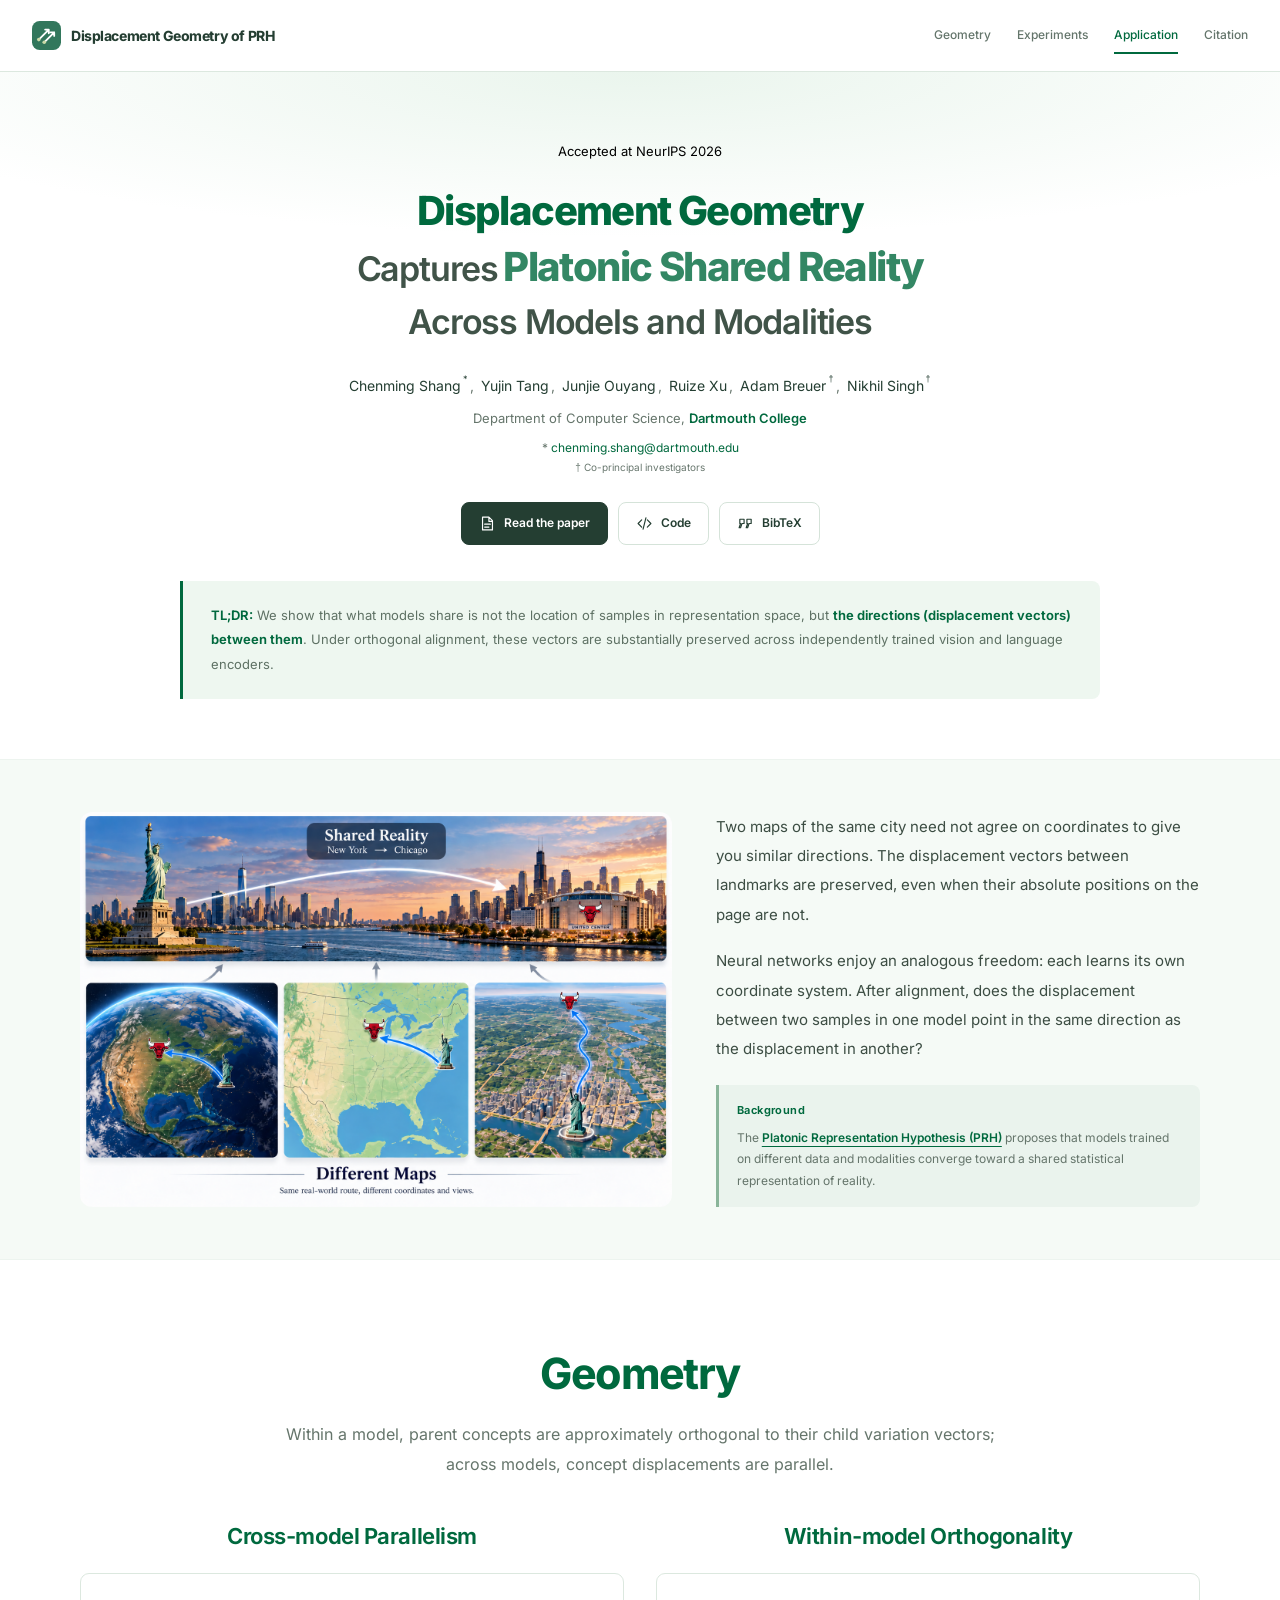
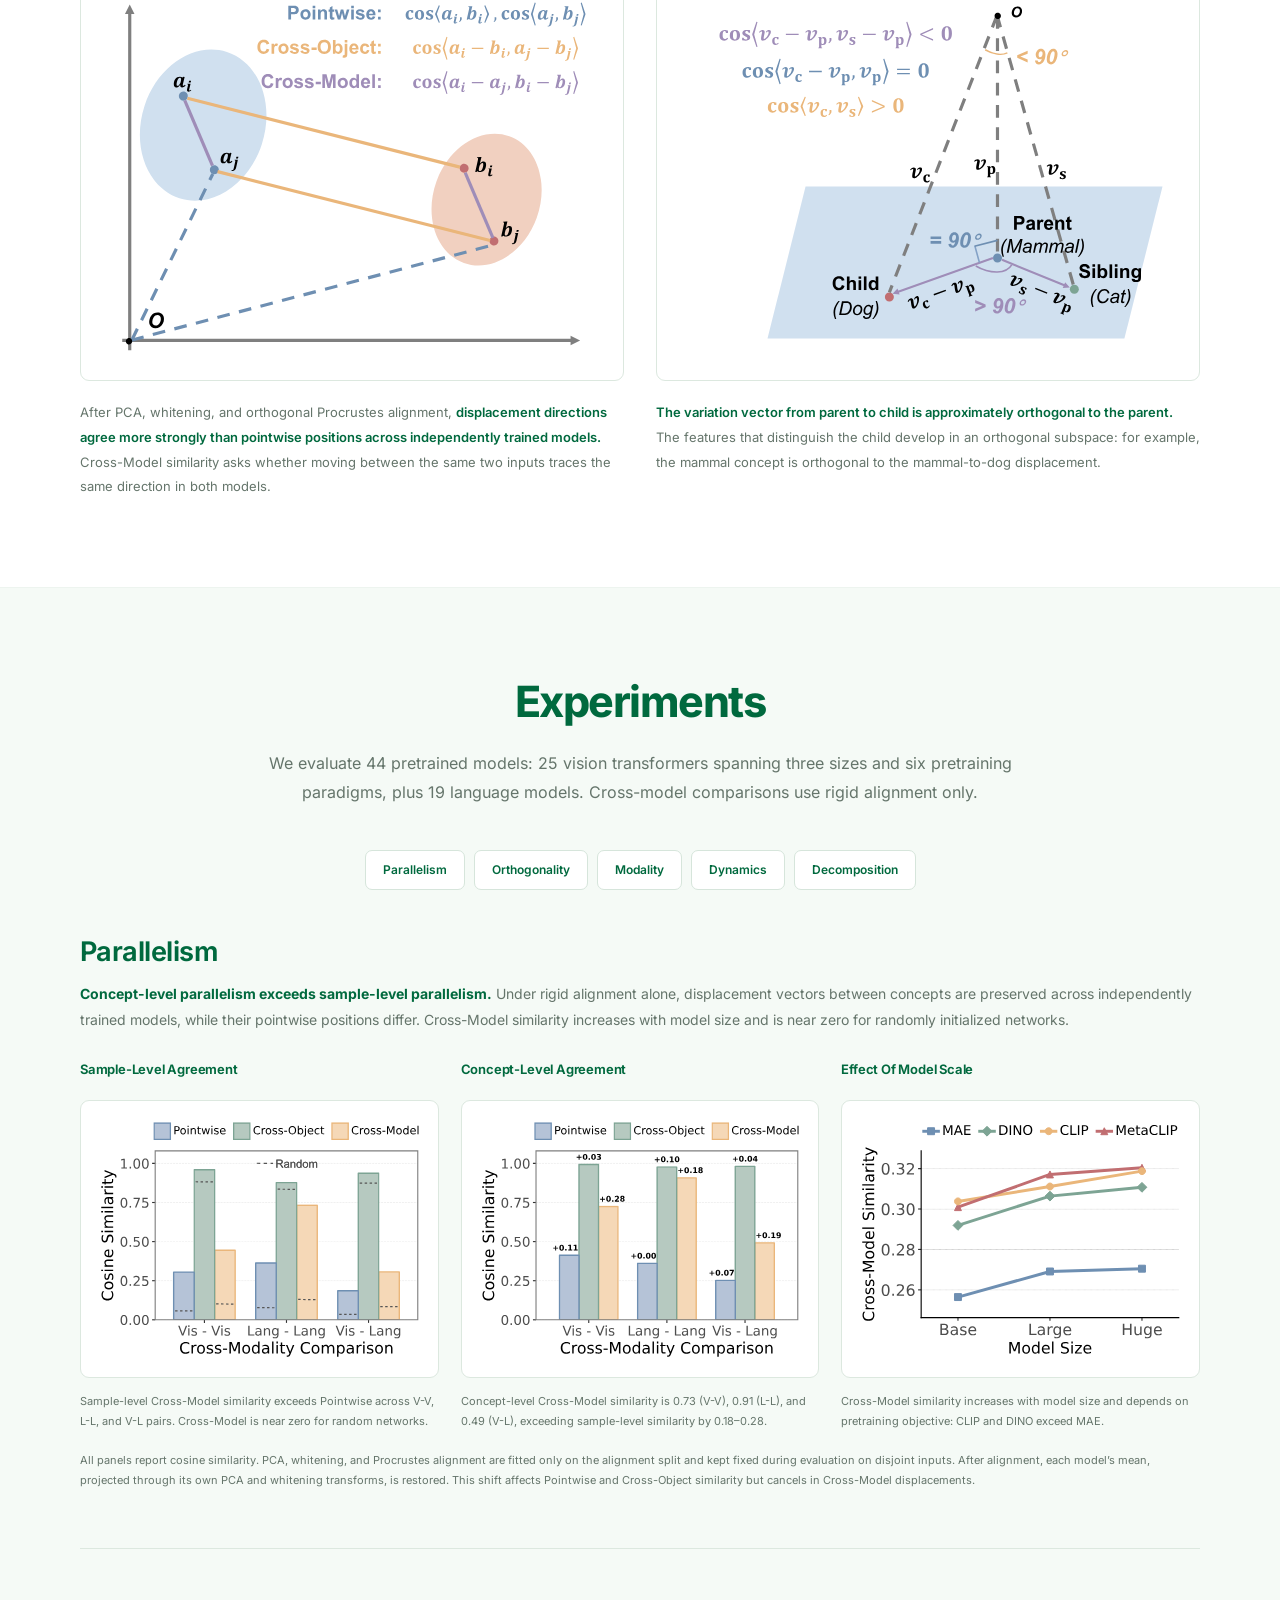
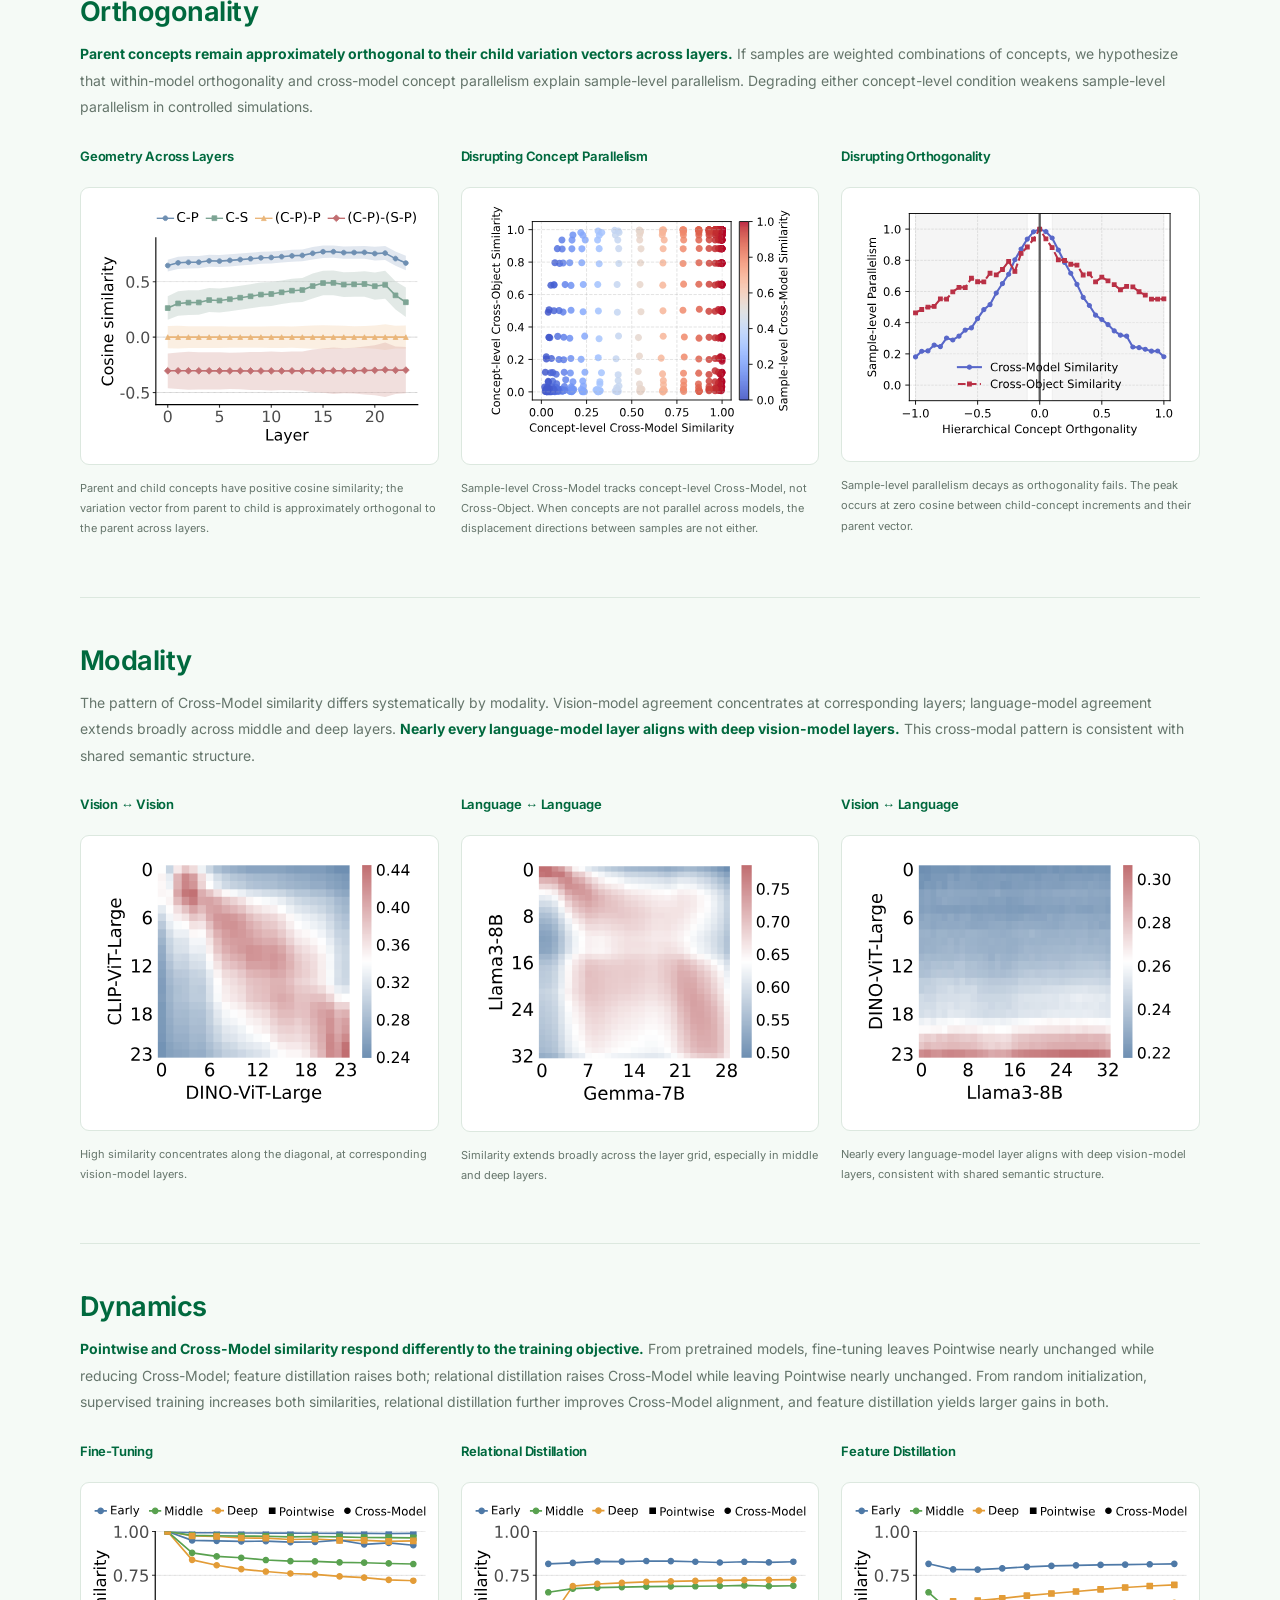
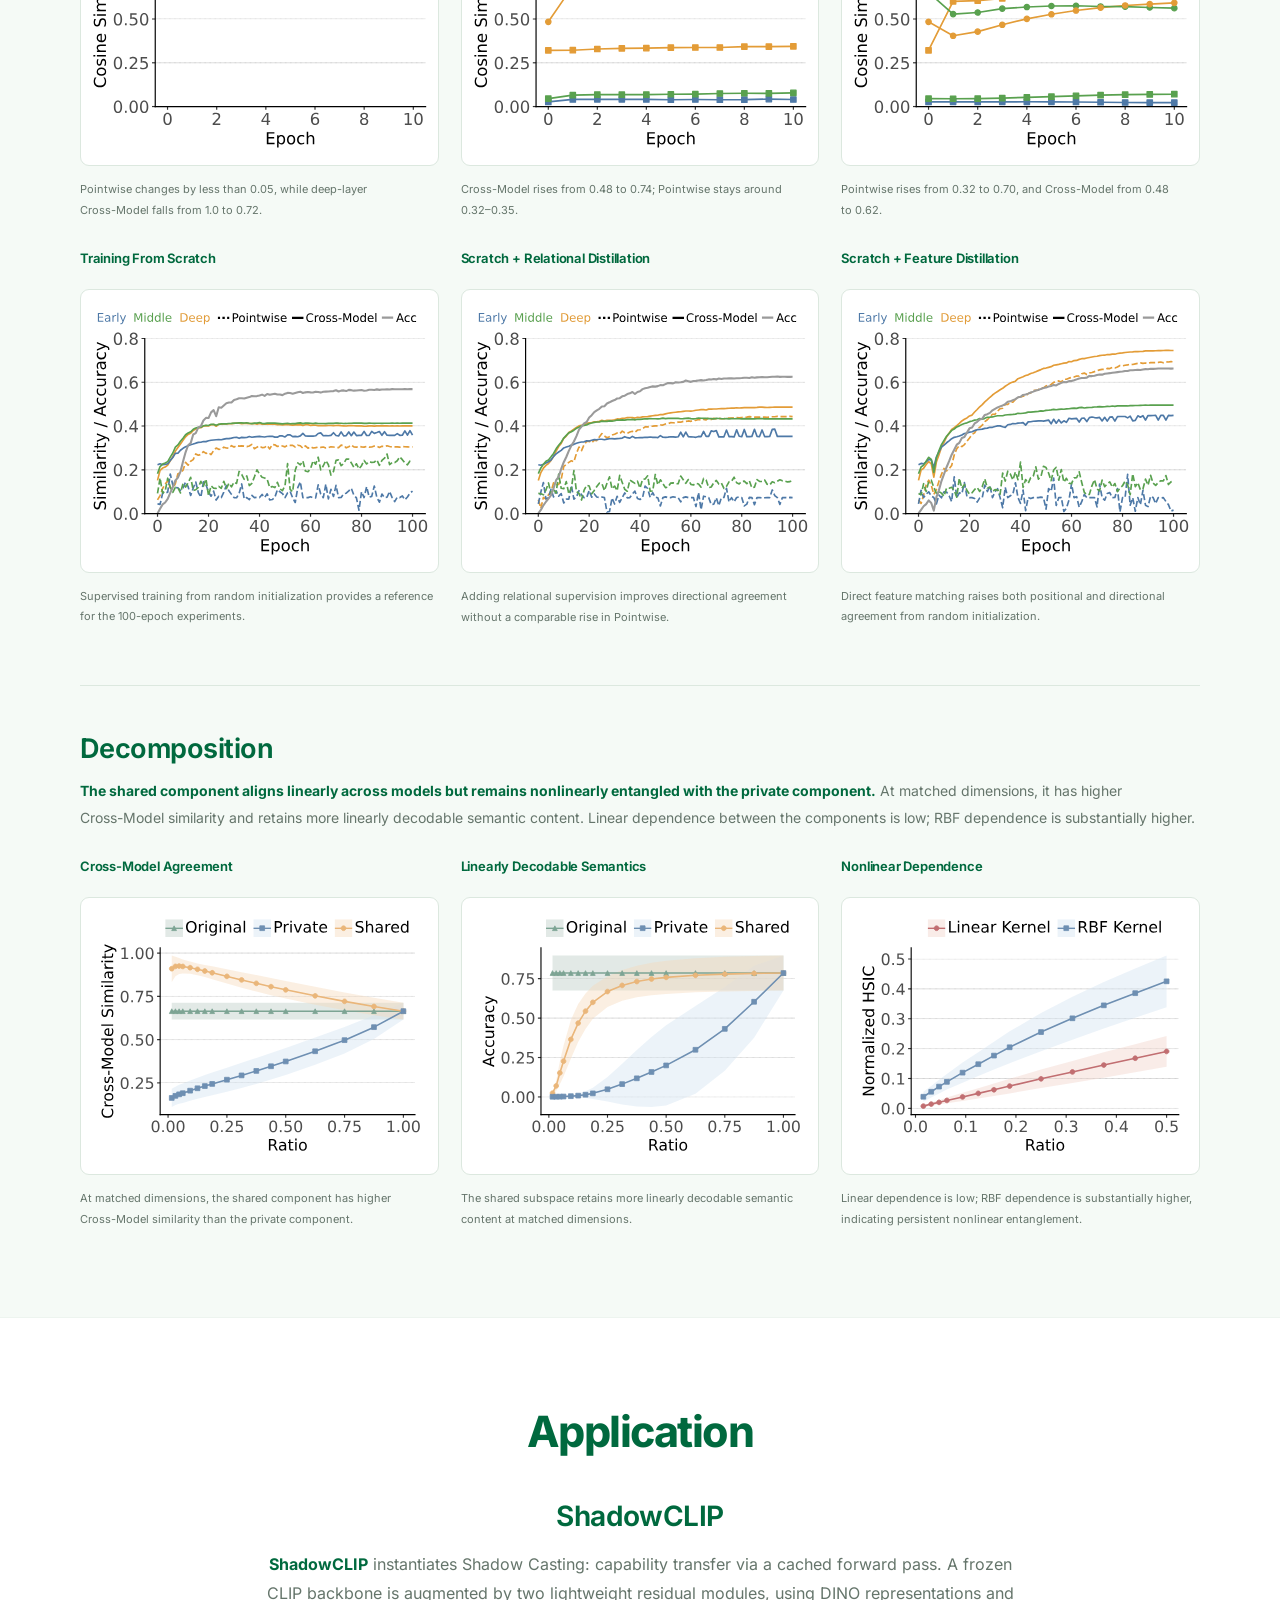
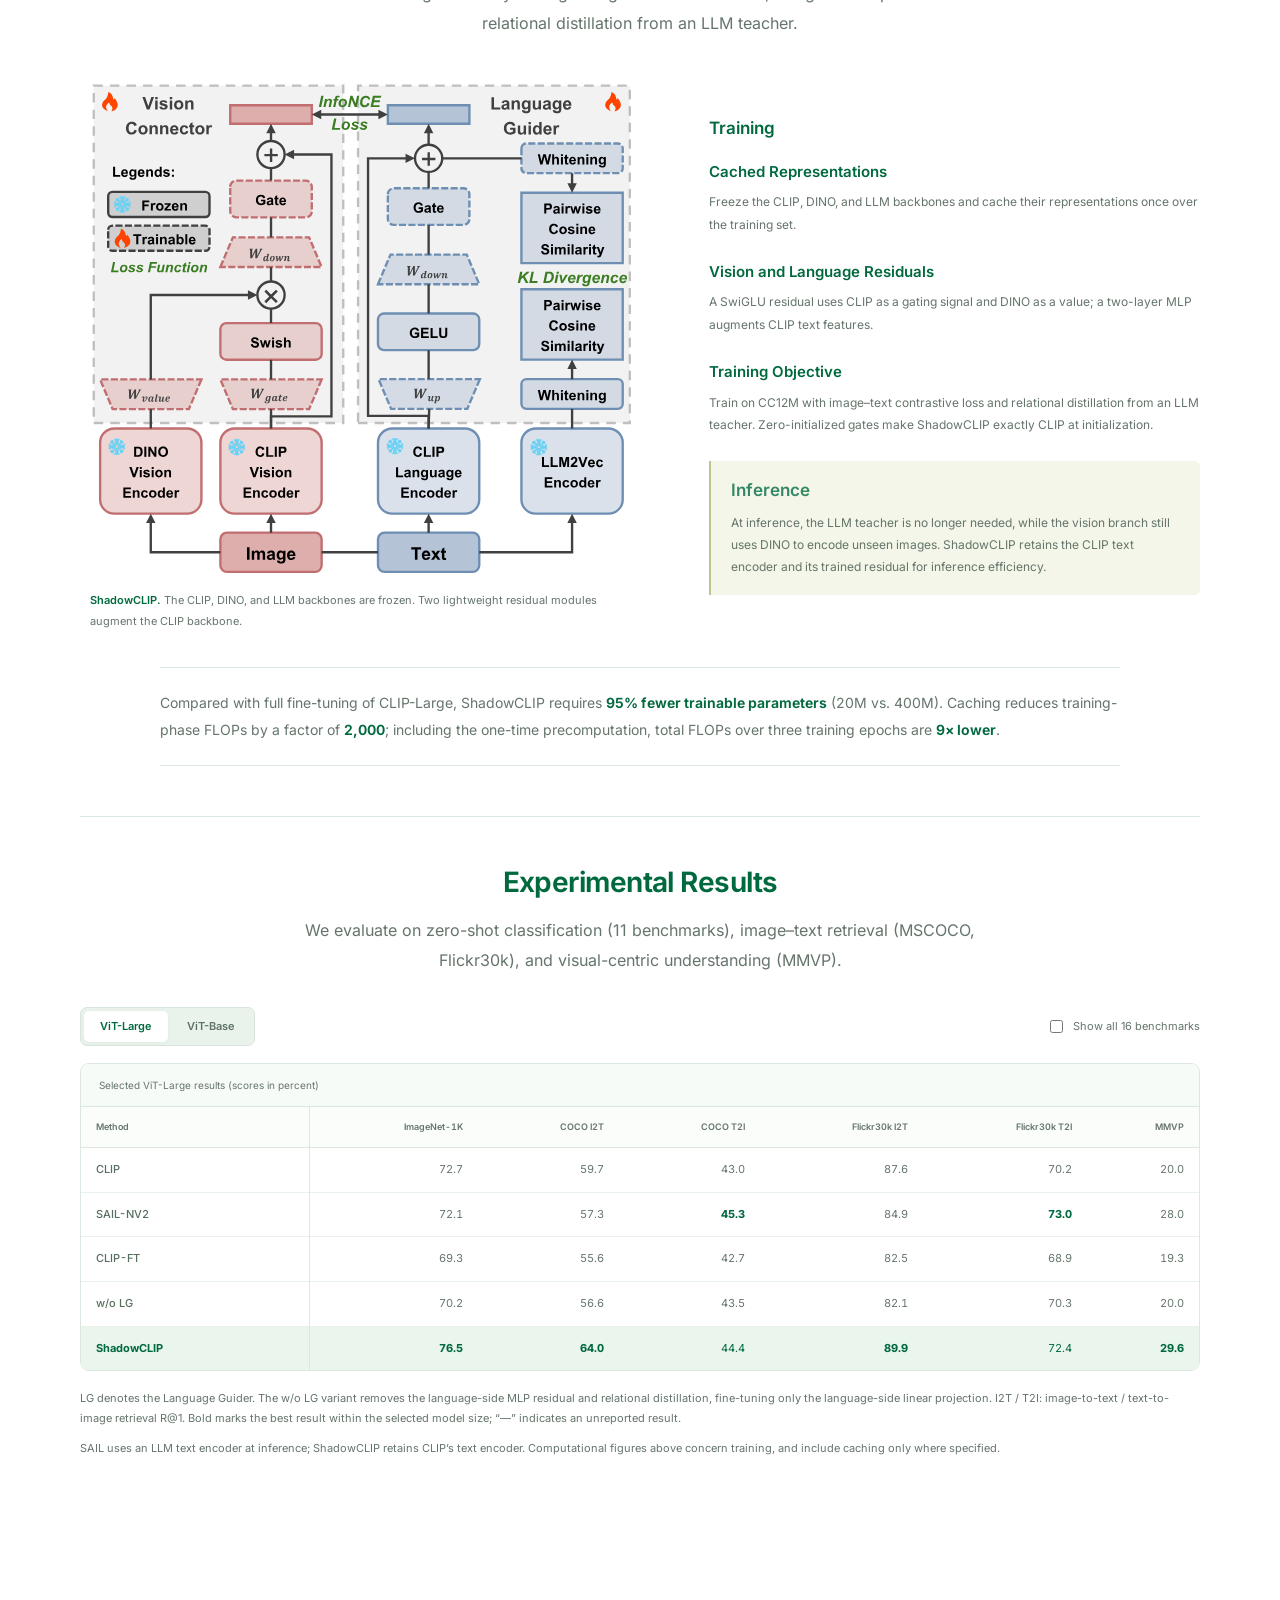
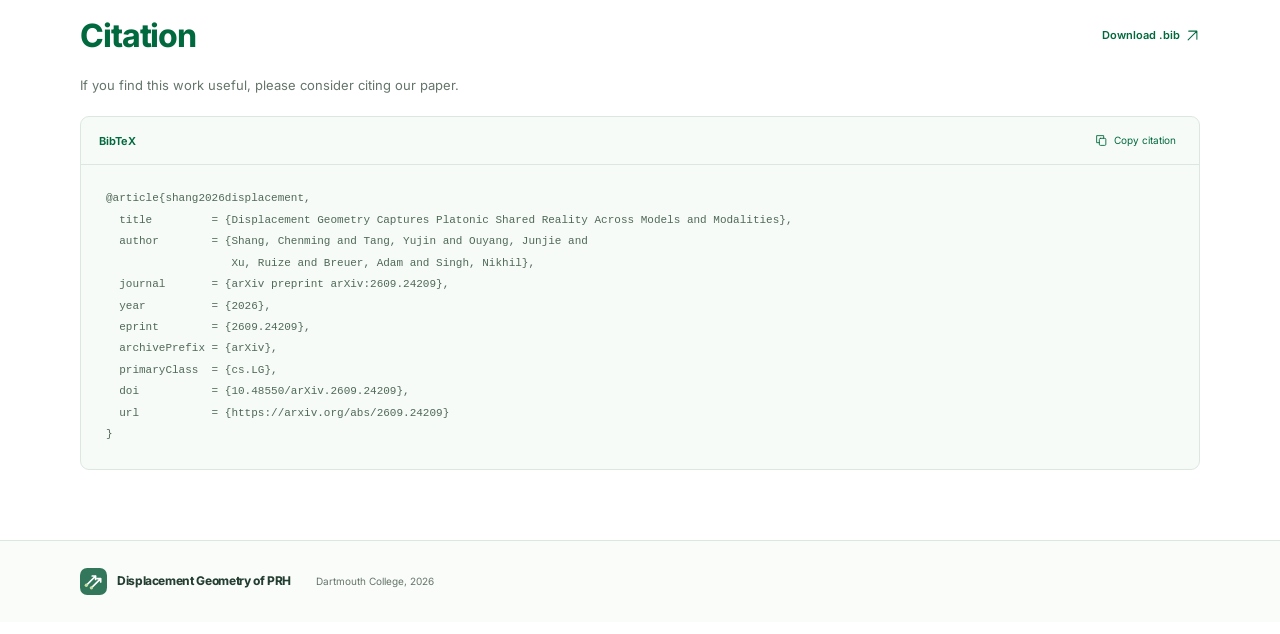
==== commit 35b2ea33: "Keep experiment opening findings inline with explanations" ====
--- a/index.html
+++ b/index.html
@@ -24,7 +24,7 @@
   <meta name="citation_pdf_url" content="https://arxiv.org/pdf/2609.24209">
   <link rel="icon" type="image/svg+xml" href="assets/favicon.svg?v=green-20261029">
   <link rel="preload" href="assets/fonts/inter-latin.woff2" as="font" type="font/woff2" crossorigin>
-  <link rel="stylesheet" href="styles.css?v=prh-background-20261105">
+  <link rel="stylesheet" href="styles.css?v=inline-summaries-20261105">
   <script src="app.js?v=camera-ready-20261105" defer></script>
 </head>
 <body>
@@ -102,7 +102,7 @@
         <div class="section-heading"><h2>Experiments</h2><p>We evaluate 44 pretrained models: 25 vision transformers spanning three sizes and six pretraining paradigms, plus 19 language models. Cross-model comparisons use rigid alignment only.</p></div>
         <nav class="experiment-nav" aria-label="Experiment parts"><a href="#parallelism">Parallelism</a><a href="#orthogonality">Orthogonality</a><a href="#modality">Modality</a><a href="#dynamics">Dynamics</a><a href="#decomposition">Decomposition</a></nav>
 <section class="experiment-part" id="parallelism" aria-labelledby="parallelism-title">
-      <div class="experiment-heading"><div><h3 id="parallelism-title">Parallelism</h3><p class="experiment-summary"><strong class="accent-text">Concept-level parallelism exceeds sample-level parallelism.</strong></p><p>Under rigid alignment alone, displacement vectors between concepts are preserved across independently trained models, while their pointwise positions differ. <span class="metric-name">Cross-Model</span> similarity increases with model size and is near zero for randomly initialized networks.</p></div></div>
+      <div class="experiment-heading"><div><h3 id="parallelism-title">Parallelism</h3><p><strong class="accent-text">Concept-level parallelism exceeds sample-level parallelism.</strong> Under rigid alignment alone, displacement vectors between concepts are preserved across independently trained models, while their pointwise positions differ. <span class="metric-name">Cross-Model</span> similarity increases with model size and is near zero for randomly initialized networks.</p></div></div>
       <div class="figure-grid three-up"><figure>
       <div class="plot-heading"><h4>Sample-Level Agreement</h4></div>
       <div class="figure-frame"><img src="assets/figures/sample_modality.svg" loading="lazy" alt="Sample-level Pointwise, Cross-Object, and Cross-Model cosine similarities across modality groups."></div>
@@ -119,7 +119,7 @@
       <p class="data-note">All panels report cosine similarity. PCA, whitening, and Procrustes alignment are fitted only on the alignment split and kept fixed during evaluation on disjoint inputs. After alignment, each model’s mean, projected through its own PCA and whitening transforms, is restored. This shift affects Pointwise and <span class="metric-name">Cross-Object</span> similarity but cancels in <span class="metric-name">Cross-Model</span> displacements.</p>
     </section>
     <section class="experiment-part" id="orthogonality" aria-labelledby="orthogonality-title">
-      <div class="experiment-heading"><div><h3 id="orthogonality-title">Orthogonality</h3><p class="experiment-summary"><strong class="accent-text">Parent concepts remain approximately orthogonal to their child variation vectors across layers.</strong></p><p>If samples are weighted combinations of concepts, we hypothesize that within-model orthogonality and cross-model concept parallelism explain sample-level parallelism. Degrading either concept-level condition weakens sample-level parallelism in controlled simulations.</p></div></div>
+      <div class="experiment-heading"><div><h3 id="orthogonality-title">Orthogonality</h3><p><strong class="accent-text">Parent concepts remain approximately orthogonal to their child variation vectors across layers.</strong> If samples are weighted combinations of concepts, we hypothesize that within-model orthogonality and cross-model concept parallelism explain sample-level parallelism. Degrading either concept-level condition weakens sample-level parallelism in controlled simulations.</p></div></div>
       <div class="figure-grid orthogonality-grid"><figure>
       <div class="plot-heading"><h4>Geometry Across Layers</h4></div>
       <div class="figure-frame"><img src="assets/figures/concept_layer.svg" loading="lazy" alt="Cosine similarities for parent, child, sibling, and their displacements across transformer layers."></div>
@@ -149,7 +149,7 @@
       <figcaption>Nearly every language-model layer aligns with deep vision-model layers, consistent with shared semantic structure.</figcaption>
     </figure></div>
     </section><section class="experiment-part" id="dynamics" aria-labelledby="dynamics-title">
-      <div class="experiment-heading"><div><h3 id="dynamics-title">Dynamics</h3><p class="experiment-summary"><strong class="accent-text">Pointwise and <span class="metric-name">Cross-Model</span> similarity respond differently to the training objective.</strong></p><p>From pretrained models, fine-tuning leaves Pointwise nearly unchanged while reducing <span class="metric-name">Cross-Model</span>; feature distillation raises both; relational distillation raises <span class="metric-name">Cross-Model</span> while leaving Pointwise nearly unchanged. From random initialization, supervised training increases both similarities, relational distillation further improves <span class="metric-name">Cross-Model</span> alignment, and feature distillation yields larger gains in both.</p></div></div>
+      <div class="experiment-heading"><div><h3 id="dynamics-title">Dynamics</h3><p><strong class="accent-text">Pointwise and <span class="metric-name">Cross-Model</span> similarity respond differently to the training objective.</strong> From pretrained models, fine-tuning leaves Pointwise nearly unchanged while reducing <span class="metric-name">Cross-Model</span>; feature distillation raises both; relational distillation raises <span class="metric-name">Cross-Model</span> while leaving Pointwise nearly unchanged. From random initialization, supervised training increases both similarities, relational distillation further improves <span class="metric-name">Cross-Model</span> alignment, and feature distillation yields larger gains in both.</p></div></div>
       <div class="figure-grid dynamics-grid"><figure>
       <div class="plot-heading"><h4>Fine-Tuning</h4></div>
       <div class="figure-frame"><img src="assets/figures/dynamics_finetune.svg" loading="lazy" alt="Ten-epoch fine-tuning trajectories of Pointwise and Cross-Model similarity."></div>
@@ -176,7 +176,7 @@
       <figcaption>Direct feature matching raises both positional and directional agreement from random initialization.</figcaption>
     </figure></div>
     </section><section class="experiment-part" id="decomposition" aria-labelledby="decomposition-title">
-      <div class="experiment-heading"><div><h3 id="decomposition-title">Decomposition</h3><p class="experiment-summary"><strong class="accent-text">The shared component aligns linearly across models but remains nonlinearly entangled with the private component.</strong></p><p>At matched dimensions, it has higher <span class="metric-name">Cross-Model</span> similarity and retains more linearly decodable semantic content. Linear dependence between the components is low; RBF dependence is substantially higher.</p></div></div>
+      <div class="experiment-heading"><div><h3 id="decomposition-title">Decomposition</h3><p><strong class="accent-text">The shared component aligns linearly across models but remains nonlinearly entangled with the private component.</strong> At matched dimensions, it has higher <span class="metric-name">Cross-Model</span> similarity and retains more linearly decodable semantic content. Linear dependence between the components is low; RBF dependence is substantially higher.</p></div></div>
       <div class="figure-grid three-up"><figure>
       <div class="plot-heading"><h4><span class="metric-name">Cross-Model</span> Agreement</h4></div>
       <div class="figure-frame"><img src="assets/figures/disentangle_cross.svg" loading="lazy" alt="Cross-Model similarity in original, shared, and private representations as subspace dimension varies."></div>
--- a/styles.css
+++ b/styles.css
@@ -219,6 +219,5 @@
 /* Align experiment prose with its figures and keep metric names intact. */
 .experiment-heading>div{max-width:none;width:100%}
 .experiment-heading p,.experiment-part figcaption,.experiment-part .data-note{text-wrap:pretty;word-break:normal;hyphens:none}
-.experiment-heading p.experiment-summary{margin-bottom:7px}
 .metric-name{white-space:nowrap}
 @media(max-width:450px){.opening-copy .prh-tip{padding:13px 15px}.opening-copy .prh-tip p{font-size:12px}}
